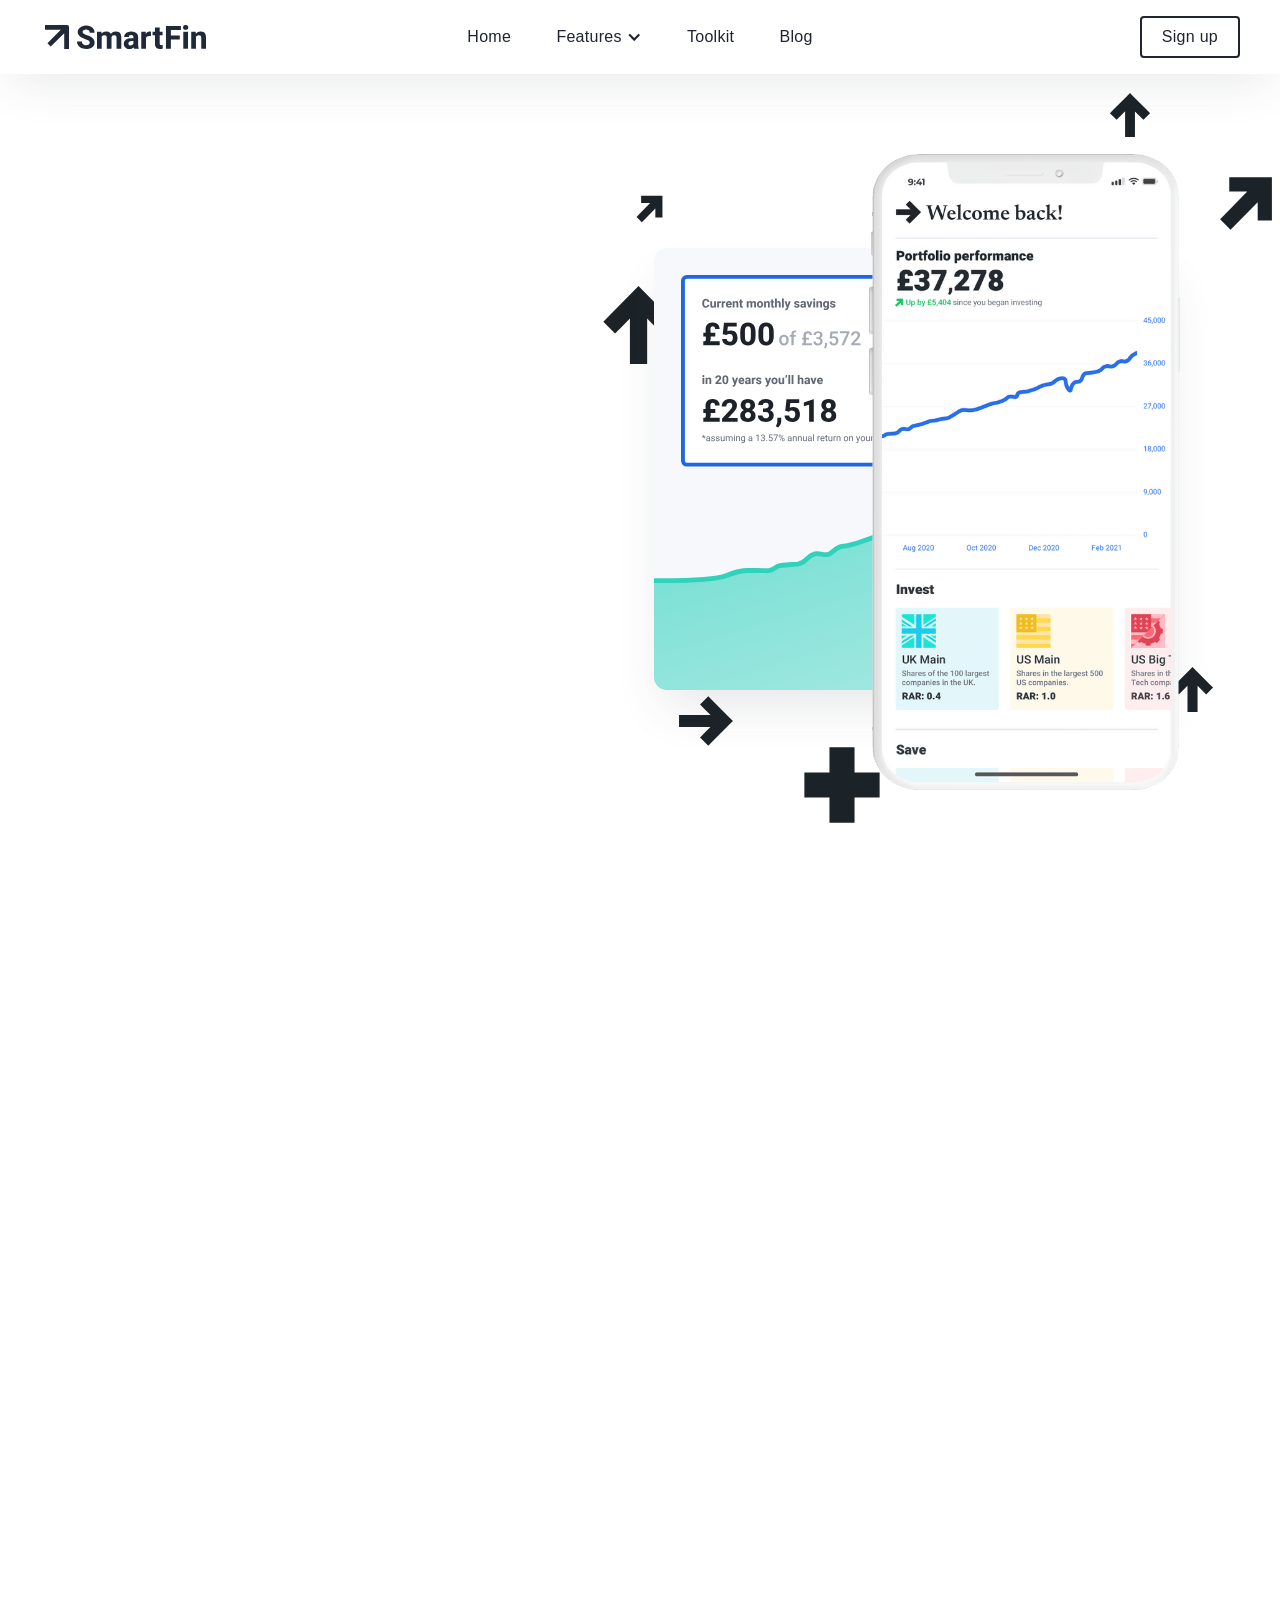
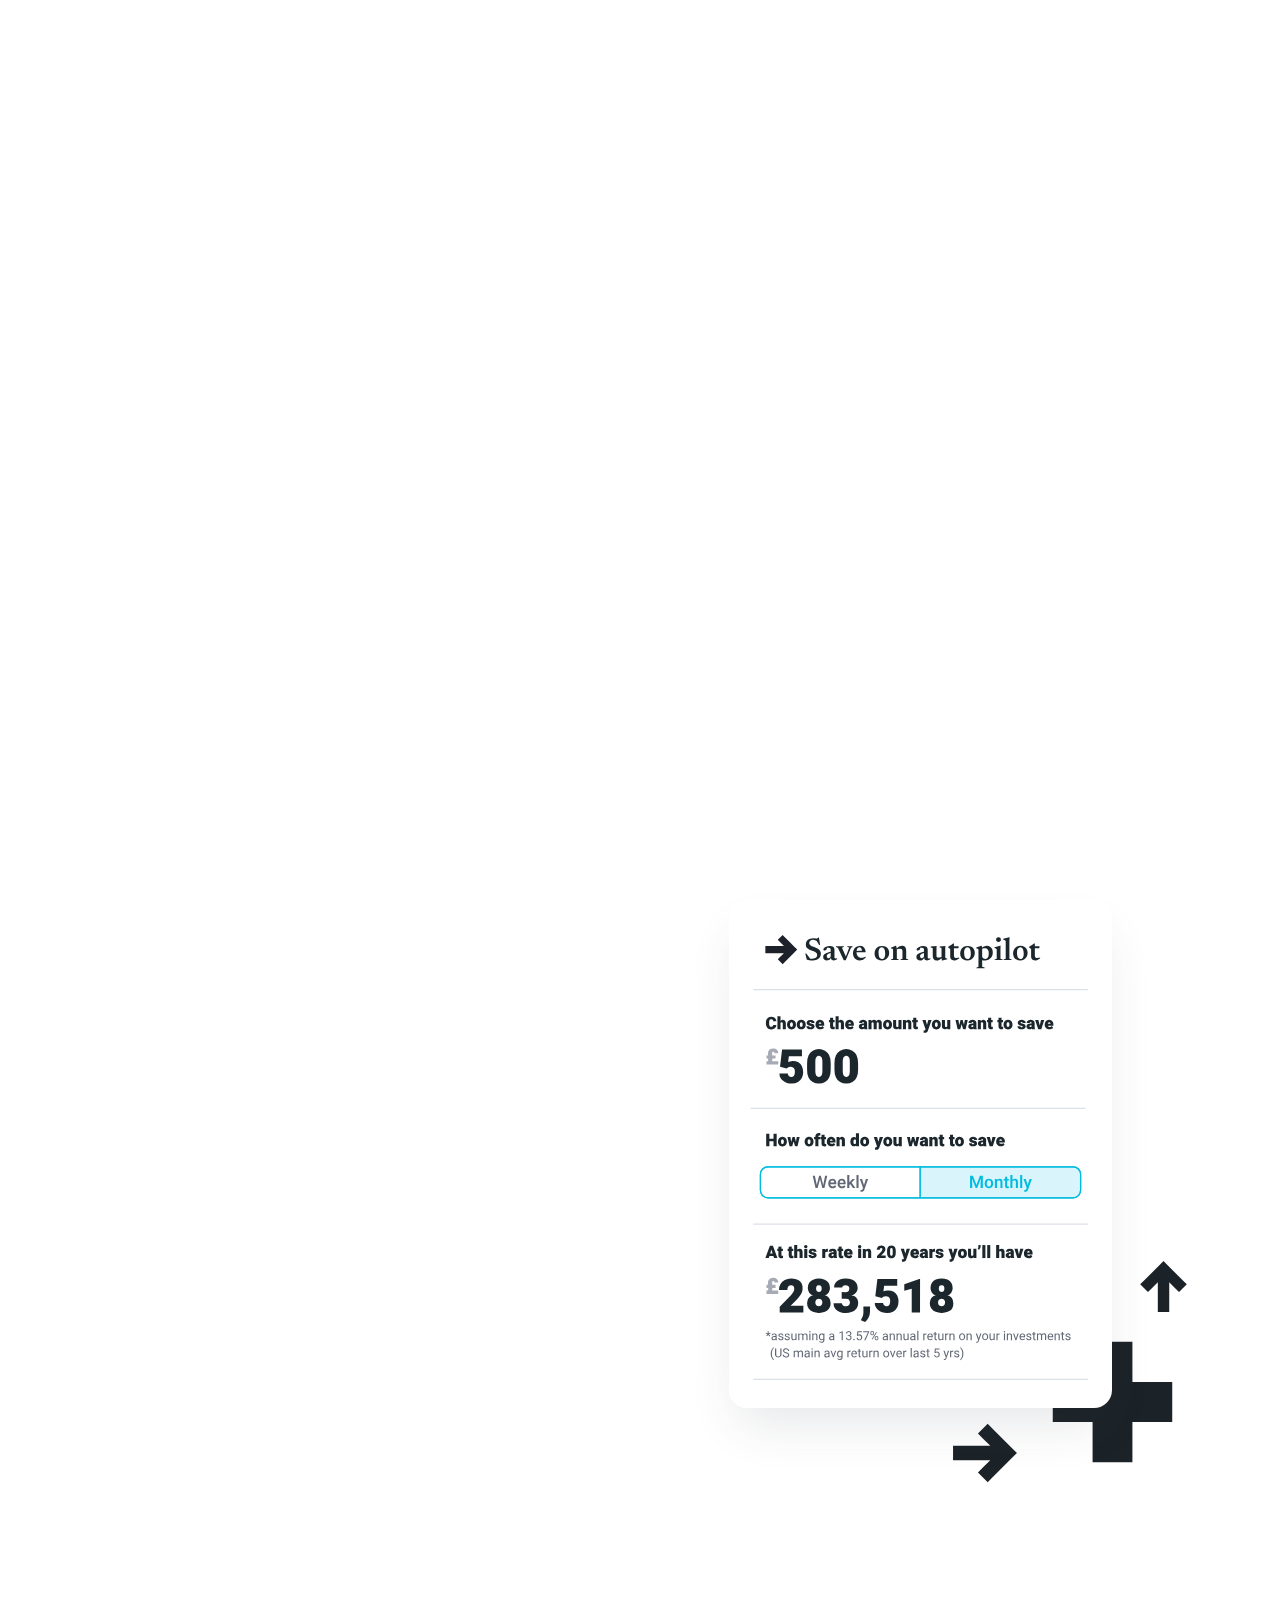
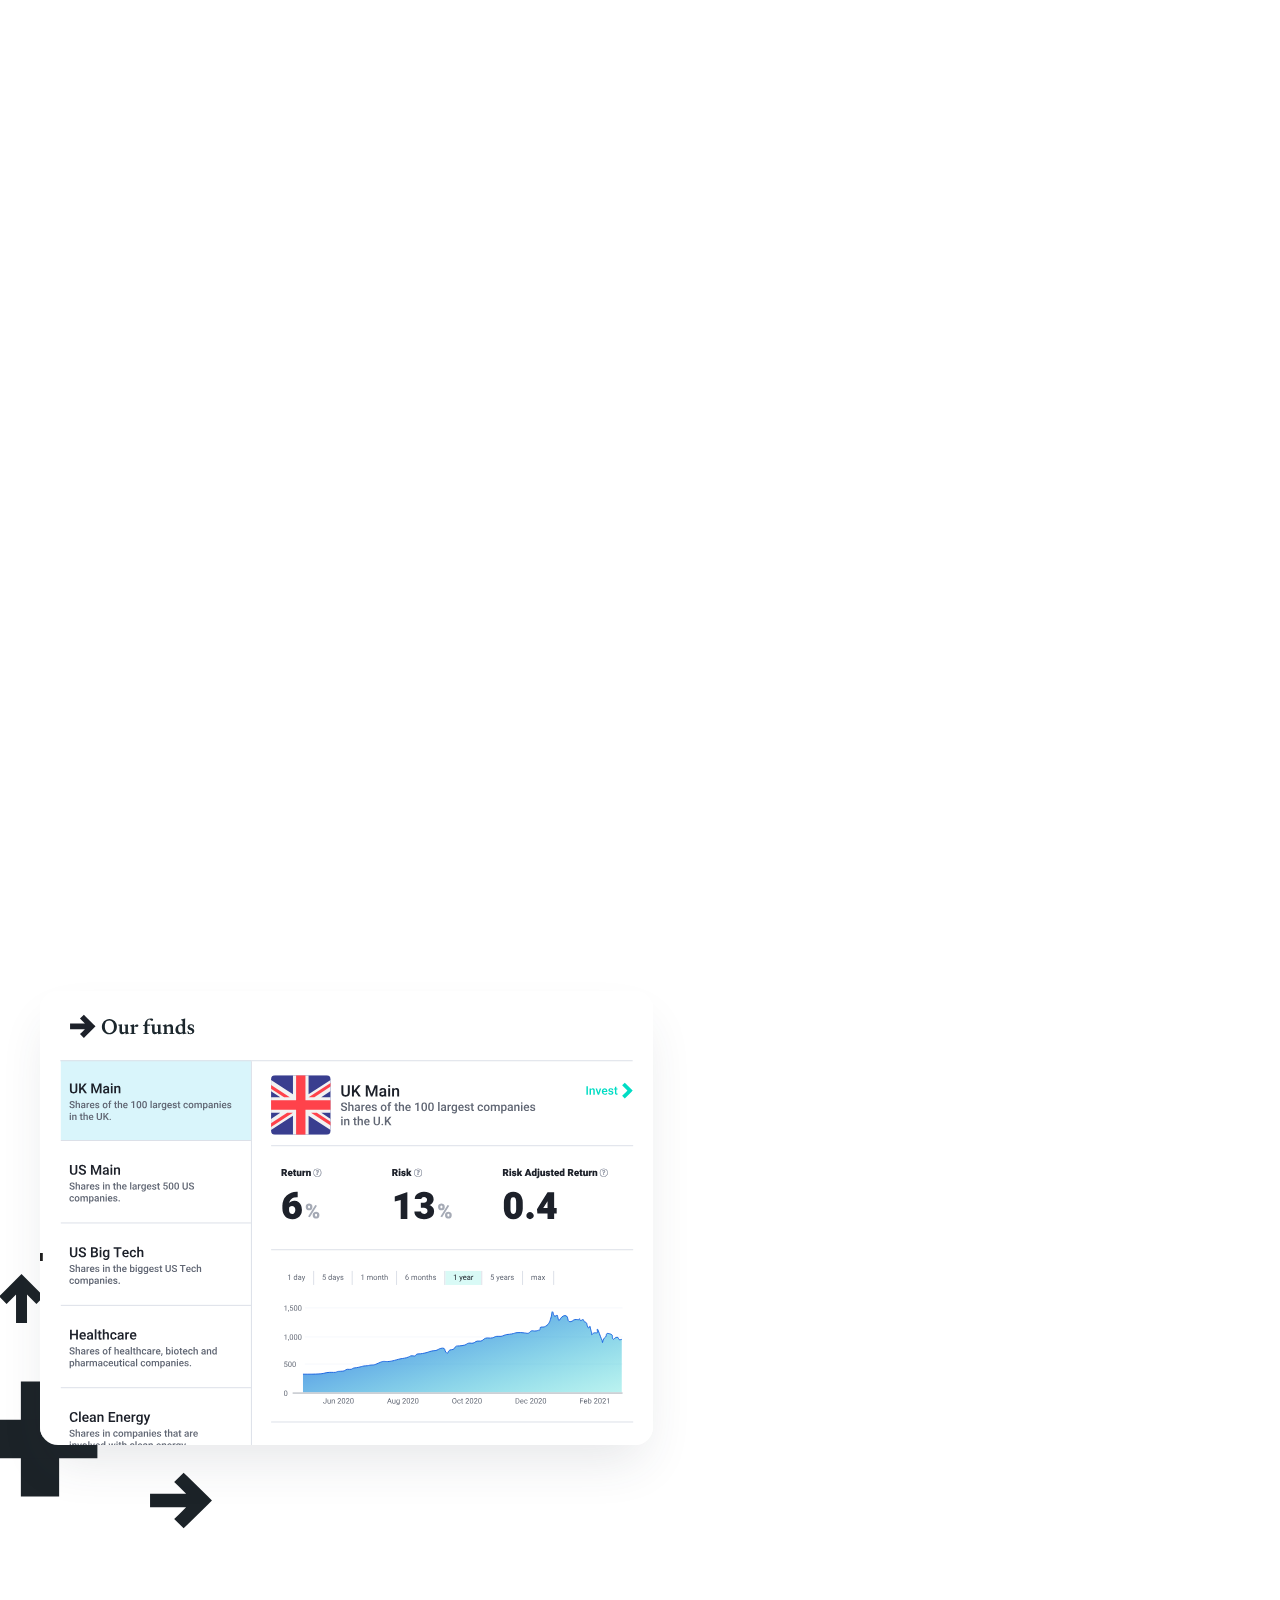
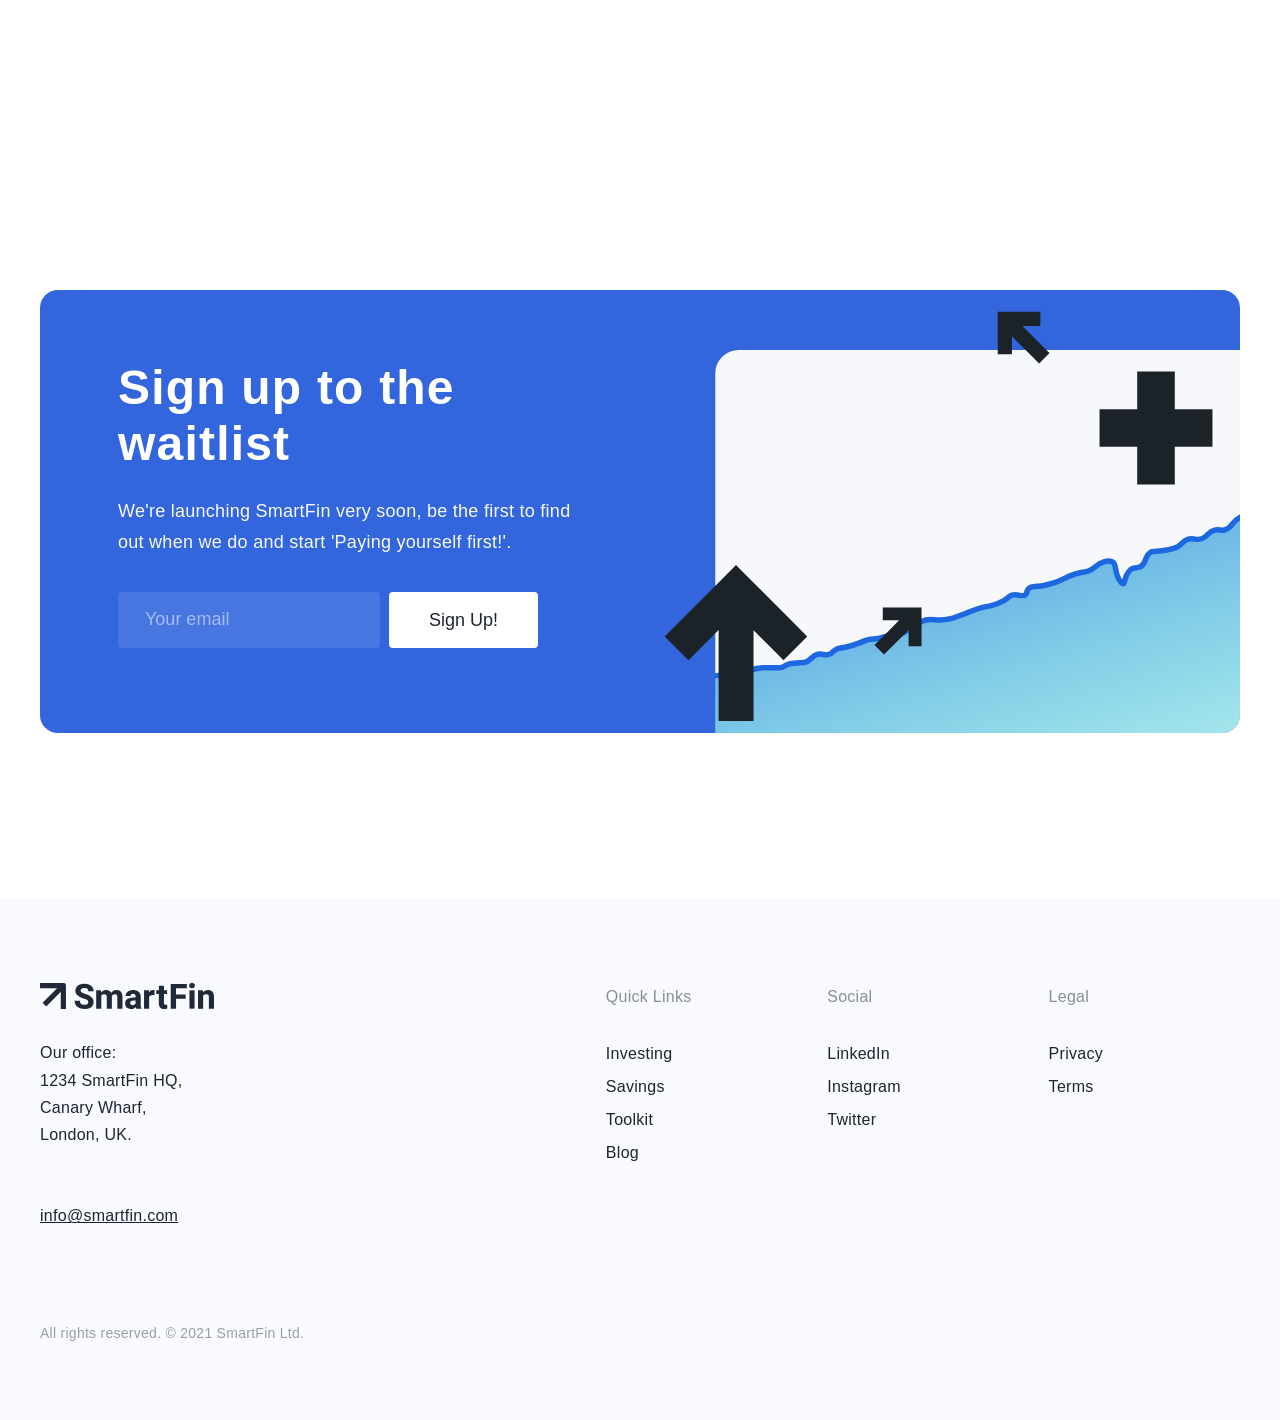
==== index.html @ f10d0493 "Initial commit" ====
<!DOCTYPE html><!--  Last Published: Fri Apr 09 2021 08:52:59 GMT+0000 (Coordinated Universal Time)  -->
<html data-wf-page="604f3656a8cd2b62d3cb70dc" data-wf-site="604f3655a8cd2b288bcb70d7">
<head>
  <meta charset="utf-8">
  <title>SmartFin | Saving &amp; Investing Made Easy</title>
  <meta content="SmartFin is a new savings and investment product that allows you to simply invest for the future. Packed with helpful features from automated investing to moral based stock picks. Sign up to find out when we launch." name="description">
  <meta content="SmartFin | Saving &amp; Investing Made Easy" property="og:title">
  <meta content="SmartFin is a new savings and investment product that allows you to simply invest for the future. Packed with helpful features from automated investing to moral based stock picks. Sign up to find out when we launch." property="og:description">
  <meta content="https://uploads-ssl.webflow.com/604f3655a8cd2b288bcb70d7/605cb3767b6f357f8bc2d5bd_sf-body-start.svg" property="og:image">
  <meta content="SmartFin | Saving &amp; Investing Made Easy" property="twitter:title">
  <meta content="SmartFin is a new savings and investment product that allows you to simply invest for the future. Packed with helpful features from automated investing to moral based stock picks. Sign up to find out when we launch." property="twitter:description">
  <meta content="https://uploads-ssl.webflow.com/604f3655a8cd2b288bcb70d7/605cb3767b6f357f8bc2d5bd_sf-body-start.svg" property="twitter:image">
  <meta property="og:type" content="website">
  <meta content="summary_large_image" name="twitter:card">
  <meta content="width=device-width, initial-scale=1" name="viewport">
  <link href="css/normalize.css" rel="stylesheet" type="text/css">
  <link href="css/components.css" rel="stylesheet" type="text/css">
  <link href="css/smartfin-altarun.css" rel="stylesheet" type="text/css">
  <script src="https://ajax.googleapis.com/ajax/libs/webfont/1.6.26/webfont.js" type="text/javascript"></script>
  <script type="text/javascript">WebFont.load({  google: {    families: ["Heebo:100,200,300,regular,500,600,700,800,900","Newsreader:200,300,regular,500,600,700,800,200italic,300italic,italic,500italic,600italic,700italic,800italic"]  }});</script>
  <!-- [if lt IE 9]><script src="https://cdnjs.cloudflare.com/ajax/libs/html5shiv/3.7.3/html5shiv.min.js" type="text/javascript"></script><![endif] -->
  <script type="text/javascript">!function(o,c){var n=c.documentElement,t=" w-mod-";n.className+=t+"js",("ontouchstart"in o||o.DocumentTouch&&c instanceof DocumentTouch)&&(n.className+=t+"touch")}(window,document);</script>
  <link href="images/favicon.png" rel="shortcut icon" type="image/x-icon">
  <link href="images/webclip.png" rel="apple-touch-icon">
</head>
<body class="body">
  <div class="section-navbar">
    <div data-collapse="medium" data-animation="default" data-duration="400" data-w-id="083b3595-12c0-3eb5-8a08-5d830155c0c6" role="banner" class="navbar w-nav">
      <div class="w-layout-grid grid-navbar">
        <div data-w-id="083b3595-12c0-3eb5-8a08-5d830155c0c8" class="nav">
          <a href="index.html" aria-current="page" class="brand w-nav-brand w--current"><img src="images/SFlogo.svg" loading="lazy" alt="" class="logo"></a>
        </div>
        <div data-w-id="083b3595-12c0-3eb5-8a08-5d830155c0cb" class="nav">
          <nav role="navigation" class="nav-menu w-nav-menu">
            <a href="index.html" aria-current="page" class="nav-link w-nav-link w--current">Home<br></a>
            <div data-hover="1" data-delay="100" class="w-dropdown">
              <div class="nav-link w-dropdown-toggle">
                <div class="w-icon-dropdown-toggle"></div>
                <div>Features</div>
              </div>
              <nav class="w-dropdown-list">
                <a href="saving-features.html" class="nav-link-dropdown savings w-dropdown-link">Saving</a>
                <a href="investing-features.html" class="nav-link-dropdown investing w-dropdown-link">Investing</a>
              </nav>
            </div>
            <a href="toolkit.html" class="nav-link w-nav-link">Toolkit<br></a>
            <a href="blog.html" class="nav-link w-nav-link">Blog<br></a>
          </nav>
        </div>
        <div data-w-id="083b3595-12c0-3eb5-8a08-5d830155c0dc" class="nav right">
          <div class="extra-nav-menu">
            <a href="sign-up.html" class="nav-button w-button">Sign up</a>
          </div>
          <div class="menu-button w-nav-button">
            <div class="menu-icon w-icon-nav-menu"></div>
          </div>
        </div>
      </div>
      <div class="navbar-bg"></div>
    </div>
  </div>
  <div class="section-hero is-main-hero">
    <div class="content is-hero">
      <div class="block-hero">
        <h1 data-w-id="Heading 2" style="opacity:0;-webkit-transform:translate3d(0, 30px, 0) scale3d(1, 1, 1) rotateX(0) rotateY(0) rotateZ(0) skew(0, 0);-moz-transform:translate3d(0, 30px, 0) scale3d(1, 1, 1) rotateX(0) rotateY(0) rotateZ(0) skew(0, 0);-ms-transform:translate3d(0, 30px, 0) scale3d(1, 1, 1) rotateX(0) rotateY(0) rotateZ(0) skew(0, 0);transform:translate3d(0, 30px, 0) scale3d(1, 1, 1) rotateX(0) rotateY(0) rotateZ(0) skew(0, 0)" class="alt-heading is-left">Investing for the future; the easy way.</h1>
        <h1 data-w-id="c066bf62-5099-1258-818c-42f15188d344" style="opacity:0;-webkit-transform:translate3d(0, 30px, 0) scale3d(1, 1, 1) rotateX(0) rotateY(0) rotateZ(0) skew(0, 0);-moz-transform:translate3d(0, 30px, 0) scale3d(1, 1, 1) rotateX(0) rotateY(0) rotateZ(0) skew(0, 0);-ms-transform:translate3d(0, 30px, 0) scale3d(1, 1, 1) rotateX(0) rotateY(0) rotateZ(0) skew(0, 0);transform:translate3d(0, 30px, 0) scale3d(1, 1, 1) rotateX(0) rotateY(0) rotateZ(0) skew(0, 0)" class="heading-hero">A smart place to store &amp; grow your money</h1>
        <p data-w-id="Paragraph 2" style="opacity:0;-webkit-transform:translate3d(0, 30px, 0) scale3d(1, 1, 1) rotateX(0) rotateY(0) rotateZ(0) skew(0, 0);-moz-transform:translate3d(0, 30px, 0) scale3d(1, 1, 1) rotateX(0) rotateY(0) rotateZ(0) skew(0, 0);-ms-transform:translate3d(0, 30px, 0) scale3d(1, 1, 1) rotateX(0) rotateY(0) rotateZ(0) skew(0, 0);transform:translate3d(0, 30px, 0) scale3d(1, 1, 1) rotateX(0) rotateY(0) rotateZ(0) skew(0, 0)" class="paragraph-hero">Sign up to our private beta to see how you can start making sound investment decisions and park your money for the future you.*</p>
        <a href="#sign-up" data-w-id="Button 2" style="opacity:0;-webkit-transform:translate3d(0, 30px, 0) scale3d(1, 1, 1) rotateX(0) rotateY(0) rotateZ(0) skew(0, 0);-moz-transform:translate3d(0, 30px, 0) scale3d(1, 1, 1) rotateX(0) rotateY(0) rotateZ(0) skew(0, 0);-ms-transform:translate3d(0, 30px, 0) scale3d(1, 1, 1) rotateX(0) rotateY(0) rotateZ(0) skew(0, 0);transform:translate3d(0, 30px, 0) scale3d(1, 1, 1) rotateX(0) rotateY(0) rotateZ(0) skew(0, 0)" class="button w-button">Sign up to waitlist</a>
        <p data-w-id="aac13693-84a5-6799-6819-3739cda1e9aa" style="opacity:0;-webkit-transform:translate3d(0, 30px, 0) scale3d(1, 1, 1) rotateX(0) rotateY(0) rotateZ(0) skew(0, 0);-moz-transform:translate3d(0, 30px, 0) scale3d(1, 1, 1) rotateX(0) rotateY(0) rotateZ(0) skew(0, 0);-ms-transform:translate3d(0, 30px, 0) scale3d(1, 1, 1) rotateX(0) rotateY(0) rotateZ(0) skew(0, 0);transform:translate3d(0, 30px, 0) scale3d(1, 1, 1) rotateX(0) rotateY(0) rotateZ(0) skew(0, 0)" class="paragraph-disclaimer">*As with all investing, your capital is at risk.</p>
      </div>
      <div data-w-id="bfdef6b2-2e26-0bbb-6944-284fe24ab051" class="block-hero-img"><img src="images/sf-hero_main.svg" loading="lazy" alt="" class="app-screen---hero-1">
        <div class="block-circle---hero-1"><img src="images/sf-icons_arrows-up-right.svg" loading="lazy" alt="" class="image-circle---5"><img src="images/sf-icons_arrows-up.svg" loading="lazy" alt="" class="image-circle---6"><img src="images/sf-icons_arrows-up.svg" loading="lazy" alt="" class="image-circle---7"><img src="images/sf-icons_arrows-up-right.svg" loading="lazy" alt="" class="image-circle---9"></div><img src="images/sf-hero_card-in-phone.png" loading="lazy" sizes="(max-width: 479px) 49vw, (max-width: 991px) 38vw, 22vw" width="506" srcset="images/sf-hero_card-in-phone-p-500.png 500w, images/sf-hero_card-in-phone-p-800.png 800w, images/sf-hero_card-in-phone.png 1012w" alt="" class="app-screen---hero-2">
        <div class="block-circle---hero-2"><img src="images/sf-icons_plus.svg" loading="lazy" alt="" class="image-circle---1"><img src="images/sf-icons_arrows-right.svg" loading="lazy" alt="" class="image-circle---2"><img src="images/sf-icons_arrows-up.svg" loading="lazy" alt="" class="image-circle---10"></div>
      </div>
    </div>
  </div>
  <div id="sign-up" class="section">
    <div class="content">
      <div data-w-id="179e4f7f-892f-d11b-59b9-a1fcd37c2f0c" style="opacity:0;-webkit-transform:translate3d(0, 30px, 0) scale3d(1, 1, 1) rotateX(0) rotateY(0) rotateZ(0) skew(0, 0);-moz-transform:translate3d(0, 30px, 0) scale3d(1, 1, 1) rotateX(0) rotateY(0) rotateZ(0) skew(0, 0);-ms-transform:translate3d(0, 30px, 0) scale3d(1, 1, 1) rotateX(0) rotateY(0) rotateZ(0) skew(0, 0);transform:translate3d(0, 30px, 0) scale3d(1, 1, 1) rotateX(0) rotateY(0) rotateZ(0) skew(0, 0)" class="w-layout-grid grid-banner calculator">
        <div class="text-banner is-calculator">
          <h2 class="heading white is-calculator">Find out your investing potential...</h2>
          <p class="paragraph is-dark-theme is-calculator">Use our free toolkit to quickly understand what your spending and savings look like to forecast what your investing potential could look like.</p>
          <div class="form-block-banner is-calculator w-form">
            <form id="wf-form-Calculator" name="wf-form-Calculator" data-name="Calculator" method="post" class="form-banner is-calculator"><input type="text" class="text-field-white is-calculator w-input" maxlength="256" name="INCOME" data-name="INCOME" placeholder="Your monthly income" id="INCOME-2" required=""><input type="text" class="text-field-white is-calculator w-input" maxlength="256" name="OUTGOINGS" data-name="OUTGOINGS" placeholder="Your monthly outgoings" id="OUTGOINGS-2" required=""><input type="submit" value="Calculate!" data-wait="Please wait..." class="submit-button-white is-calculator w-button"></form>
            <div class="success-message w-form-done">
              <div class="success-text">Thank you! Your submission has been received!</div>
            </div>
            <div class="error-message w-form-fail">
              <div class="error-text">Oops! Something went wrong while submitting the form.</div>
            </div>
          </div>
        </div>
      </div>
    </div>
  </div>
  <div class="section">
    <div class="content">
      <div class="block-center">
        <h2 data-w-id="c0134b8c-83d5-8cb3-75cd-01896103e19b" style="opacity:0;-webkit-transform:translate3d(0, 30px, 0) scale3d(1, 1, 1) rotateX(0) rotateY(0) rotateZ(0) skew(0, 0);-moz-transform:translate3d(0, 30px, 0) scale3d(1, 1, 1) rotateX(0) rotateY(0) rotateZ(0) skew(0, 0);-ms-transform:translate3d(0, 30px, 0) scale3d(1, 1, 1) rotateX(0) rotateY(0) rotateZ(0) skew(0, 0);transform:translate3d(0, 30px, 0) scale3d(1, 1, 1) rotateX(0) rotateY(0) rotateZ(0) skew(0, 0)" class="heading">How it works</h2>
      </div>
      <div class="w-layout-grid grid-sequence">
        <div data-w-id="Div Block 7" style="opacity:0;-webkit-transform:translate3d(0, 30px, 0) scale3d(1, 1, 1) rotateX(0) rotateY(0) rotateZ(0) skew(0, 0);-moz-transform:translate3d(0, 30px, 0) scale3d(1, 1, 1) rotateX(0) rotateY(0) rotateZ(0) skew(0, 0);-ms-transform:translate3d(0, 30px, 0) scale3d(1, 1, 1) rotateX(0) rotateY(0) rotateZ(0) skew(0, 0);transform:translate3d(0, 30px, 0) scale3d(1, 1, 1) rotateX(0) rotateY(0) rotateZ(0) skew(0, 0)" class="sequence">
          <div class="icon-sequence-bg">
            <div class="number-sequence-bg">
              <div class="number-sequence">1</div>
            </div><img src="images/sf-icons-link.svg" loading="lazy" width="35" alt="" class="icon-sequence">
          </div>
          <h4 class="heading-sequence">Save money</h4>
          <p class="paragraph-sequence">Connect seamlessly with your bank &amp; start automatically saving a % of your salary.</p>
        </div><img src="images/sf-icons-arrow2.svg" loading="lazy" style="opacity:0;-webkit-transform:translate3d(0, 30px, 0) scale3d(1, 1, 1) rotateX(0) rotateY(0) rotateZ(0) skew(0, 0);-moz-transform:translate3d(0, 30px, 0) scale3d(1, 1, 1) rotateX(0) rotateY(0) rotateZ(0) skew(0, 0);-ms-transform:translate3d(0, 30px, 0) scale3d(1, 1, 1) rotateX(0) rotateY(0) rotateZ(0) skew(0, 0);transform:translate3d(0, 30px, 0) scale3d(1, 1, 1) rotateX(0) rotateY(0) rotateZ(0) skew(0, 0)" data-w-id="Image" alt="" id="w-node-image-d3cb70dc" class="img-arrow---1">
        <div data-w-id="5939fced-061f-0f25-e75e-7a91559b0cd7" style="opacity:0;-webkit-transform:translate3d(0, 30px, 0) scale3d(1, 1, 1) rotateX(0) rotateY(0) rotateZ(0) skew(0, 0);-moz-transform:translate3d(0, 30px, 0) scale3d(1, 1, 1) rotateX(0) rotateY(0) rotateZ(0) skew(0, 0);-ms-transform:translate3d(0, 30px, 0) scale3d(1, 1, 1) rotateX(0) rotateY(0) rotateZ(0) skew(0, 0);transform:translate3d(0, 30px, 0) scale3d(1, 1, 1) rotateX(0) rotateY(0) rotateZ(0) skew(0, 0)" class="sequence">
          <div class="icon-sequence-bg">
            <div class="number-sequence-bg">
              <div class="number-sequence">2</div>
            </div><img src="images/sf-icons-choose.svg" loading="lazy" width="35" alt="" class="icon-sequence">
          </div>
          <h4 class="heading-sequence">Choose your investments</h4>
          <p class="paragraph-sequence">Choose your investment styles and values and every month we&#x27;ll automatically invest.</p>
        </div><img src="images/sf-icons-arrow.svg" loading="lazy" style="opacity:0;-webkit-transform:translate3d(0, 30px, 0) scale3d(1, 1, 1) rotateX(0) rotateY(0) rotateZ(0) skew(0, 0);-moz-transform:translate3d(0, 30px, 0) scale3d(1, 1, 1) rotateX(0) rotateY(0) rotateZ(0) skew(0, 0);-ms-transform:translate3d(0, 30px, 0) scale3d(1, 1, 1) rotateX(0) rotateY(0) rotateZ(0) skew(0, 0);transform:translate3d(0, 30px, 0) scale3d(1, 1, 1) rotateX(0) rotateY(0) rotateZ(0) skew(0, 0)" data-w-id="8fdb0733-9c0b-9d9a-d4ac-47309542a143" alt="" id="w-node-_8fdb0733-9c0b-9d9a-d4ac-47309542a143-d3cb70dc" class="img-arrow---2">
        <div data-w-id="1dd55293-f75c-254b-cf9b-00c735c9a649" style="opacity:0;-webkit-transform:translate3d(0, 30px, 0) scale3d(1, 1, 1) rotateX(0) rotateY(0) rotateZ(0) skew(0, 0);-moz-transform:translate3d(0, 30px, 0) scale3d(1, 1, 1) rotateX(0) rotateY(0) rotateZ(0) skew(0, 0);-ms-transform:translate3d(0, 30px, 0) scale3d(1, 1, 1) rotateX(0) rotateY(0) rotateZ(0) skew(0, 0);transform:translate3d(0, 30px, 0) scale3d(1, 1, 1) rotateX(0) rotateY(0) rotateZ(0) skew(0, 0)" class="sequence">
          <div class="icon-sequence-bg">
            <div class="number-sequence-bg">
              <div class="number-sequence">3</div>
            </div><img src="images/sf-icons-compound.svg" loading="lazy" width="35" alt="" class="icon-sequence">
          </div>
          <h4 class="heading-sequence">Sit back, compound, relax</h4>
          <p class="paragraph-sequence">No need to worry about picking stocks or shares - we&#x27;ll invest automatically for you based on your rules.</p>
        </div>
      </div>
      <a href="#sign-up" data-w-id="eaf3ca25-4a9b-efa9-341b-8e26bf9b8a1f" style="opacity:0;-webkit-transform:translate3d(0, 30px, 0) scale3d(1, 1, 1) rotateX(0) rotateY(0) rotateZ(0) skew(0, 0);-moz-transform:translate3d(0, 30px, 0) scale3d(1, 1, 1) rotateX(0) rotateY(0) rotateZ(0) skew(0, 0);-ms-transform:translate3d(0, 30px, 0) scale3d(1, 1, 1) rotateX(0) rotateY(0) rotateZ(0) skew(0, 0);transform:translate3d(0, 30px, 0) scale3d(1, 1, 1) rotateX(0) rotateY(0) rotateZ(0) skew(0, 0)" class="button w-button">Sign up to waitlist</a>
    </div>
  </div>
  <div class="section">
    <div class="content">
      <div class="w-layout-grid grid-2-columns is-left">
        <div id="w-node-_4815a88c-6ed5-c867-432e-7241767a42d5-d3cb70dc" class="block-left">
          <h2 data-w-id="4815a88c-6ed5-c867-432e-7241767a42d8" style="opacity:0;-webkit-transform:translate3d(0, 30px, 0) scale3d(1, 1, 1) rotateX(0) rotateY(0) rotateZ(0) skew(0, 0);-moz-transform:translate3d(0, 30px, 0) scale3d(1, 1, 1) rotateX(0) rotateY(0) rotateZ(0) skew(0, 0);-ms-transform:translate3d(0, 30px, 0) scale3d(1, 1, 1) rotateX(0) rotateY(0) rotateZ(0) skew(0, 0);transform:translate3d(0, 30px, 0) scale3d(1, 1, 1) rotateX(0) rotateY(0) rotateZ(0) skew(0, 0)" class="heading">Commit to saving for the long term. With one click.</h2>
          <p data-w-id="4815a88c-6ed5-c867-432e-7241767a42da" style="opacity:0;-webkit-transform:translate3d(0, 30px, 0) scale3d(1, 1, 1) rotateX(0) rotateY(0) rotateZ(0) skew(0, 0);-moz-transform:translate3d(0, 30px, 0) scale3d(1, 1, 1) rotateX(0) rotateY(0) rotateZ(0) skew(0, 0);-ms-transform:translate3d(0, 30px, 0) scale3d(1, 1, 1) rotateX(0) rotateY(0) rotateZ(0) skew(0, 0);transform:translate3d(0, 30px, 0) scale3d(1, 1, 1) rotateX(0) rotateY(0) rotateZ(0) skew(0, 0)" class="paragraph">Investing is hard and time consuming, thats why we&#x27;ve simplified the system so you can still gain all of the value of investing in your future, without loosing all the time in the present, head deep in finance blogs and stock tips. <br><br>Pick from a broad range of funds and we&#x27;ll invest on a regular basis on a cadence your comfortable with.</p>
          <a data-w-id="18e3730c-4d91-9383-7fa7-7701c9686a8c" style="opacity:0;-webkit-transform:translate3d(0, 30px, 0) scale3d(1, 1, 1) rotateX(0) rotateY(0) rotateZ(0) skew(0, 0);-moz-transform:translate3d(0, 30px, 0) scale3d(1, 1, 1) rotateX(0) rotateY(0) rotateZ(0) skew(0, 0);-ms-transform:translate3d(0, 30px, 0) scale3d(1, 1, 1) rotateX(0) rotateY(0) rotateZ(0) skew(0, 0);transform:translate3d(0, 30px, 0) scale3d(1, 1, 1) rotateX(0) rotateY(0) rotateZ(0) skew(0, 0)" href="saving-features.html" class="button w-button">More saving features</a>
        </div>
        <div data-w-id="4815a88c-6ed5-c867-432e-7241767a42dc" class="block-app-screen---b is-feature-img-1">
          <div class="block-circle---b"><img src="images/sf-icons_plus.svg" loading="lazy" alt="" class="image-circle---b1 is-right is-feature-img-1"><img src="images/sf-icons_arrows-right.svg" loading="lazy" alt="" class="image-circle---b2 is-right is-feature-img-1"><img src="images/sf-icons_arrows-up.svg" loading="lazy" alt="" class="image-circle---b3 is-feature-img-1"></div><img src="images/sf-features-save-1.svg" loading="lazy" alt="" class="app-screen---b is-feature-img-1">
        </div>
      </div>
    </div>
  </div>
  <div class="section">
    <div data-w-id="Div Block" class="content">
      <div class="block-center">
        <h2 data-w-id="Heading 3" style="opacity:0;-webkit-transform:translate3d(0, 30px, 0) scale3d(1, 1, 1) rotateX(0) rotateY(0) rotateZ(0) skew(0, 0);-moz-transform:translate3d(0, 30px, 0) scale3d(1, 1, 1) rotateX(0) rotateY(0) rotateZ(0) skew(0, 0);-ms-transform:translate3d(0, 30px, 0) scale3d(1, 1, 1) rotateX(0) rotateY(0) rotateZ(0) skew(0, 0);transform:translate3d(0, 30px, 0) scale3d(1, 1, 1) rotateX(0) rotateY(0) rotateZ(0) skew(0, 0)" class="heading">Secure and safe investing</h2>
        <p data-w-id="Paragraph 3" style="opacity:0;-webkit-transform:translate3d(0, 30px, 0) scale3d(1, 1, 1) rotateX(0) rotateY(0) rotateZ(0) skew(0, 0);-moz-transform:translate3d(0, 30px, 0) scale3d(1, 1, 1) rotateX(0) rotateY(0) rotateZ(0) skew(0, 0);-ms-transform:translate3d(0, 30px, 0) scale3d(1, 1, 1) rotateX(0) rotateY(0) rotateZ(0) skew(0, 0);transform:translate3d(0, 30px, 0) scale3d(1, 1, 1) rotateX(0) rotateY(0) rotateZ(0) skew(0, 0)" class="paragraph">Security is our #1 priority, especially when it comes to your money.</p>
      </div>
      <div class="w-layout-grid grid-feature">
        <div data-w-id="Div Block 3" style="opacity:0;-webkit-transform:translate3d(0, 30px, 0) scale3d(1, 1, 1) rotateX(0) rotateY(0) rotateZ(0) skew(0, 0);-moz-transform:translate3d(0, 30px, 0) scale3d(1, 1, 1) rotateX(0) rotateY(0) rotateZ(0) skew(0, 0);-ms-transform:translate3d(0, 30px, 0) scale3d(1, 1, 1) rotateX(0) rotateY(0) rotateZ(0) skew(0, 0);transform:translate3d(0, 30px, 0) scale3d(1, 1, 1) rotateX(0) rotateY(0) rotateZ(0) skew(0, 0)" class="feature">
          <div class="icon-feature-bg is-dark-theme"><img src="images/sf-icons-lock.svg" loading="lazy" width="35" alt="" class="icon-feature"></div>
          <h5 class="heading-feature">Built safe, from the ground up</h5>
          <p class="paragraph-feature">Using the latest in encryption and financial security your funds will always be safe</p>
        </div>
        <div data-w-id="b24198d2-60fb-b52c-8736-dd0afc0f60da" style="opacity:0;-webkit-transform:translate3d(0, 30px, 0) scale3d(1, 1, 1) rotateX(0) rotateY(0) rotateZ(0) skew(0, 0);-moz-transform:translate3d(0, 30px, 0) scale3d(1, 1, 1) rotateX(0) rotateY(0) rotateZ(0) skew(0, 0);-ms-transform:translate3d(0, 30px, 0) scale3d(1, 1, 1) rotateX(0) rotateY(0) rotateZ(0) skew(0, 0);transform:translate3d(0, 30px, 0) scale3d(1, 1, 1) rotateX(0) rotateY(0) rotateZ(0) skew(0, 0)" class="feature">
          <div class="icon-feature-bg is-dark-theme"><img src="images/sf-icons-smile.svg" loading="lazy" width="35" alt="" class="icon-feature"></div>
          <h5 class="heading-feature">We&#x27;re here waiting for your call</h5>
          <p class="paragraph-feature">Our customer support team is ready to help you, 7 days a week.</p>
        </div>
        <div data-w-id="bc8a8e07-3be7-78fc-0781-49bbd191ec59" style="opacity:0;-webkit-transform:translate3d(0, 30px, 0) scale3d(1, 1, 1) rotateX(0) rotateY(0) rotateZ(0) skew(0, 0);-moz-transform:translate3d(0, 30px, 0) scale3d(1, 1, 1) rotateX(0) rotateY(0) rotateZ(0) skew(0, 0);-ms-transform:translate3d(0, 30px, 0) scale3d(1, 1, 1) rotateX(0) rotateY(0) rotateZ(0) skew(0, 0);transform:translate3d(0, 30px, 0) scale3d(1, 1, 1) rotateX(0) rotateY(0) rotateZ(0) skew(0, 0)" class="feature">
          <div class="icon-feature-bg is-dark-theme"><img src="images/sf-icons-shield.svg" loading="lazy" width="35" alt="" class="icon-feature"></div>
          <h5 class="heading-feature">Your data is all yours</h5>
          <p class="paragraph-feature">We take personal privacy seriously and will never share your data for gain.</p>
        </div>
      </div>
    </div>
  </div>
  <div class="section">
    <div class="content">
      <div class="w-layout-grid grid-2-columns">
        <div data-w-id="Div Block 10" class="block-app-screen---b">
          <div class="block-circle---b"><img src="images/sf-icons_plus.svg" loading="lazy" alt="" class="image-circle---b1"><img src="images/sf-icons_arrows-right.svg" loading="lazy" alt="" class="image-circle---b2"><img src="images/sf-icons_arrows-up.svg" loading="lazy" alt="" class="image-circle---b3"></div><img src="images/sf-body-invest.svg" loading="lazy" alt="" class="app-screen---b">
        </div>
        <div id="w-node-div-block-12-d3cb70dc" class="block-right">
          <h2 data-w-id="a4cfa664-c3f2-2733-5f27-76b3c8cb02a7" style="opacity:0;-webkit-transform:translate3d(0, 30px, 0) scale3d(1, 1, 1) rotateX(0) rotateY(0) rotateZ(0) skew(0, 0);-moz-transform:translate3d(0, 30px, 0) scale3d(1, 1, 1) rotateX(0) rotateY(0) rotateZ(0) skew(0, 0);-ms-transform:translate3d(0, 30px, 0) scale3d(1, 1, 1) rotateX(0) rotateY(0) rotateZ(0) skew(0, 0);transform:translate3d(0, 30px, 0) scale3d(1, 1, 1) rotateX(0) rotateY(0) rotateZ(0) skew(0, 0)" class="heading">Invest and grow your money intelligently</h2>
          <p data-w-id="81b6ea43-f9d6-eba9-5ed0-3c5a575b12ae" style="opacity:0;-webkit-transform:translate3d(0, 30px, 0) scale3d(1, 1, 1) rotateX(0) rotateY(0) rotateZ(0) skew(0, 0);-moz-transform:translate3d(0, 30px, 0) scale3d(1, 1, 1) rotateX(0) rotateY(0) rotateZ(0) skew(0, 0);-ms-transform:translate3d(0, 30px, 0) scale3d(1, 1, 1) rotateX(0) rotateY(0) rotateZ(0) skew(0, 0);transform:translate3d(0, 30px, 0) scale3d(1, 1, 1) rotateX(0) rotateY(0) rotateZ(0) skew(0, 0)" class="paragraph">We don&#x27;t use any investor jargon, everyone should be able to fully understand the investment decisions they want to make, that is why we make sure to use simple, clear and concise language, to make sure you are just as informed as you need to be.</p>
          <div data-w-id="Div Block 13" style="opacity:0;-webkit-transform:translate3d(0, 30px, 0) scale3d(1, 1, 1) rotateX(0) rotateY(0) rotateZ(0) skew(0, 0);-moz-transform:translate3d(0, 30px, 0) scale3d(1, 1, 1) rotateX(0) rotateY(0) rotateZ(0) skew(0, 0);-ms-transform:translate3d(0, 30px, 0) scale3d(1, 1, 1) rotateX(0) rotateY(0) rotateZ(0) skew(0, 0);transform:translate3d(0, 30px, 0) scale3d(1, 1, 1) rotateX(0) rotateY(0) rotateZ(0) skew(0, 0)" class="block-check">
            <div class="check"><img src="images/sf-icons-tick.svg" loading="lazy" alt="" class="icon-check"></div>
            <h6 class="heading-check">Make it easy to understand what to invest in</h6>
          </div>
          <div data-w-id="4a27d6ae-79ca-9687-b997-754d86d0022c" style="opacity:0;-webkit-transform:translate3d(0, 30px, 0) scale3d(1, 1, 1) rotateX(0) rotateY(0) rotateZ(0) skew(0, 0);-moz-transform:translate3d(0, 30px, 0) scale3d(1, 1, 1) rotateX(0) rotateY(0) rotateZ(0) skew(0, 0);-ms-transform:translate3d(0, 30px, 0) scale3d(1, 1, 1) rotateX(0) rotateY(0) rotateZ(0) skew(0, 0);transform:translate3d(0, 30px, 0) scale3d(1, 1, 1) rotateX(0) rotateY(0) rotateZ(0) skew(0, 0)" class="block-check">
            <div class="check"><img src="images/sf-icons-tick.svg" loading="lazy" alt="" class="icon-check"></div>
            <h6 class="heading-check">Easy investment process</h6>
          </div>
          <div data-w-id="fb4129e5-f537-cfb1-8dfe-4a19f9608eb9" style="opacity:0;-webkit-transform:translate3d(0, 30px, 0) scale3d(1, 1, 1) rotateX(0) rotateY(0) rotateZ(0) skew(0, 0);-moz-transform:translate3d(0, 30px, 0) scale3d(1, 1, 1) rotateX(0) rotateY(0) rotateZ(0) skew(0, 0);-ms-transform:translate3d(0, 30px, 0) scale3d(1, 1, 1) rotateX(0) rotateY(0) rotateZ(0) skew(0, 0);transform:translate3d(0, 30px, 0) scale3d(1, 1, 1) rotateX(0) rotateY(0) rotateZ(0) skew(0, 0)" class="block-check">
            <div class="check"><img src="images/sf-icons-tick.svg" loading="lazy" alt="" class="icon-check"></div>
            <h6 class="heading-check">Invest in themes that matter to you</h6>
          </div>
          <div data-w-id="84fa3199-dd38-182a-3d63-83cf50be7287" style="opacity:0;-webkit-transform:translate3d(0, 30px, 0) scale3d(1, 1, 1) rotateX(0) rotateY(0) rotateZ(0) skew(0, 0);-moz-transform:translate3d(0, 30px, 0) scale3d(1, 1, 1) rotateX(0) rotateY(0) rotateZ(0) skew(0, 0);-ms-transform:translate3d(0, 30px, 0) scale3d(1, 1, 1) rotateX(0) rotateY(0) rotateZ(0) skew(0, 0);transform:translate3d(0, 30px, 0) scale3d(1, 1, 1) rotateX(0) rotateY(0) rotateZ(0) skew(0, 0)" class="block-check">
            <div class="check"><img src="images/sf-icons-tick.svg" loading="lazy" alt="" class="icon-check"></div>
            <h6 class="heading-check">Invest through GIA (general investment account)</h6>
          </div>
          <div data-w-id="118d3562-ea20-d9f5-5be4-24cc9f921056" style="opacity:0;-webkit-transform:translate3d(0, 30px, 0) scale3d(1, 1, 1) rotateX(0) rotateY(0) rotateZ(0) skew(0, 0);-moz-transform:translate3d(0, 30px, 0) scale3d(1, 1, 1) rotateX(0) rotateY(0) rotateZ(0) skew(0, 0);-ms-transform:translate3d(0, 30px, 0) scale3d(1, 1, 1) rotateX(0) rotateY(0) rotateZ(0) skew(0, 0);transform:translate3d(0, 30px, 0) scale3d(1, 1, 1) rotateX(0) rotateY(0) rotateZ(0) skew(0, 0)" class="block-check is-last-one">
            <div class="check"><img src="images/sf-icons-tick.svg" loading="lazy" alt="" class="icon-check"></div>
            <h6 class="heading-check">Start a stocks and shares ISA</h6>
          </div>
          <a data-w-id="ef03136d-667b-51ee-c81e-cdc23204dbe6" style="opacity:0;-webkit-transform:translate3d(0, 30px, 0) scale3d(1, 1, 1) rotateX(0) rotateY(0) rotateZ(0) skew(0, 0);-moz-transform:translate3d(0, 30px, 0) scale3d(1, 1, 1) rotateX(0) rotateY(0) rotateZ(0) skew(0, 0);-ms-transform:translate3d(0, 30px, 0) scale3d(1, 1, 1) rotateX(0) rotateY(0) rotateZ(0) skew(0, 0);transform:translate3d(0, 30px, 0) scale3d(1, 1, 1) rotateX(0) rotateY(0) rotateZ(0) skew(0, 0)" href="investing-features.html" class="button w-button">More investment features</a>
        </div>
      </div>
    </div>
  </div>
  <div class="section not-shown">
    <div class="content">
      <div class="block-center">
        <h2 data-w-id="ac1c39f6-3071-f098-aec3-9337033bdfe6" style="opacity:0;-webkit-transform:translate3d(0, 30px, 0) scale3d(1, 1, 1) rotateX(0) rotateY(0) rotateZ(0) skew(0, 0);-moz-transform:translate3d(0, 30px, 0) scale3d(1, 1, 1) rotateX(0) rotateY(0) rotateZ(0) skew(0, 0);-ms-transform:translate3d(0, 30px, 0) scale3d(1, 1, 1) rotateX(0) rotateY(0) rotateZ(0) skew(0, 0);transform:translate3d(0, 30px, 0) scale3d(1, 1, 1) rotateX(0) rotateY(0) rotateZ(0) skew(0, 0)" class="heading">Latest blog posts</h2>
      </div>
      <div class="collection-list-wrapper w-dyn-list">
        <div role="list" class="collection-list w-dyn-items">
          <div role="listitem" class="collection-item w-dyn-item">
            <div data-w-id="Div Block 16" style="opacity:0;-webkit-transform:translate3d(0, 30px, 0) scale3d(1, 1, 1) rotateX(0) rotateY(0) rotateZ(0) skew(0, 0);-moz-transform:translate3d(0, 30px, 0) scale3d(1, 1, 1) rotateX(0) rotateY(0) rotateZ(0) skew(0, 0);-ms-transform:translate3d(0, 30px, 0) scale3d(1, 1, 1) rotateX(0) rotateY(0) rotateZ(0) skew(0, 0);transform:translate3d(0, 30px, 0) scale3d(1, 1, 1) rotateX(0) rotateY(0) rotateZ(0) skew(0, 0)" class="block-blog">
              <a href="#" class="link-image-blog w-inline-block"><img src="" loading="lazy" alt="" class="image-blog"></a>
              <div class="category-blog"></div>
              <a href="#" class="link-heading-blog w-inline-block">
                <h5 data-w-id="Heading 6" class="heading-blog"></h5>
              </a>
              <div class="date-blog"></div>
            </div>
          </div>
        </div>
        <div class="empty-state w-dyn-empty">
          <div class="empty-text">No items found.</div>
        </div>
      </div>
    </div>
  </div>
  <div id="sign-up" class="section">
    <div class="content">
      <div data-w-id="d0dc812c-ec2f-fd6d-6ad9-77361725f73b" class="w-layout-grid grid-banner">
        <div class="text-banner">
          <h2 class="heading white">Sign up to the waitlist</h2>
          <p class="paragraph is-dark-theme">We&#x27;re launching SmartFin very soon, be the first to find out when we do and start &#x27;Paying yourself first!&#x27;.</p>
          <div class="form-block-banner w-form">
            <form id="email-form" name="email-form" data-name="Email Form" action="https://gmail.us1.list-manage.com/subscribe/post?u=9bdb6cfe35177b0ac1862a2f1&amp;amp;id=7bcf04361c" method="post" class="form-banner"><input type="email" class="text-field-white w-input" maxlength="256" name="EMAIL" data-name="EMAIL" placeholder="Your email" id="EMAIL" required=""><input type="submit" value="Sign Up!" data-wait="Please wait..." class="submit-button-white w-button"></form>
            <div class="success-message w-form-done">
              <div class="success-text">Thank you! Your submission has been received!</div>
            </div>
            <div class="error-message w-form-fail">
              <div class="error-text">Oops! Something went wrong while submitting the form.</div>
            </div>
          </div>
        </div>
        <div class="img-banner">
          <div class="block-app-screen---c"><img src="images/sf-body-start_1.svg" loading="lazy" alt="" class="app-screen---c"></div>
          <div class="block-circle---c-down"><img src="images/sf-icons_arrows-up.svg" loading="lazy" alt="" class="image-circle---c1"><img src="images/sf-icons_arrows-up-right.svg" loading="lazy" alt="" class="image-circle---c2"></div>
          <div class="block-circle---c-top"><img src="images/sf-icons_plus.svg" loading="lazy" alt="" class="image-circle---c3"><img src="images/sf-icons_arrows-up-left.svg" loading="lazy" alt="" class="image-circle---c4"></div>
        </div>
      </div>
    </div>
  </div>
  <div class="section-footer">
    <div class="content">
      <div class="w-layout-grid grid-footer">
        <div id="w-node-da92ec24-0a93-58e4-1a73-58ed5b0e2fba-5b0e2fb7" data-w-id="da92ec24-0a93-58e4-1a73-58ed5b0e2fba" class="block-footer"><img src="images/SFlogo.svg" loading="lazy" alt="" class="logo-footer">
          <p class="paragraph-footer">Our office:<br>1234 SmartFin HQ,<br>Canary Wharf,<br>London, UK.<br>‍<br><br>
            <a href="mailto:info@smartfin.com">info@smartfin.com</a>
          </p>
        </div>
        <div data-w-id="da92ec24-0a93-58e4-1a73-58ed5b0e2fc6" class="block-footer">
          <div class="heading-footer">Quick Links</div>
          <a href="investing-features.html" class="link-footer">Investing</a>
          <a href="saving-features.html" class="link-footer">Savings</a>
          <a href="toolkit.html" class="link-footer">Toolkit</a>
          <a href="blog.html" class="link-footer">Blog</a>
        </div>
        <div data-w-id="da92ec24-0a93-58e4-1a73-58ed5b0e2fd2" class="block-footer">
          <div class="heading-footer">Social</div>
          <a href="#" target="_blank" class="link-footer">LinkedIn<br></a>
          <a href="#" target="_blank" class="link-footer">Instagram</a>
          <a href="#" target="_blank" class="link-footer">Twitter</a>
        </div>
        <div data-w-id="da92ec24-0a93-58e4-1a73-58ed5b0e2fde" class="block-footer">
          <div class="heading-footer">Legal</div>
          <a href="legal/privacy.html" class="link-footer">Privacy</a>
          <a href="legal/instructions.html" class="link-footer">Terms<br></a>
        </div>
      </div>
      <div data-w-id="da92ec24-0a93-58e4-1a73-58ed5b0e2fe8" class="footer-down">
        <div class="text-footer-down">All rights reserved. © 2021 SmartFin Ltd.</div>
      </div>
    </div>
  </div>
  <script src="https://d3e54v103j8qbb.cloudfront.net/js/jquery-3.5.1.min.dc5e7f18c8.js?site=604f3655a8cd2b288bcb70d7" type="text/javascript" integrity="sha256-9/aliU8dGd2tb6OSsuzixeV4y/faTqgFtohetphbbj0=" crossorigin="anonymous"></script>
  <script src="js/smartfin-altarun.js" type="text/javascript"></script>
  <!-- [if lte IE 9]><script src="https://cdnjs.cloudflare.com/ajax/libs/placeholders/3.0.2/placeholders.min.js"></script><![endif] -->
</body>
</html>
---- css/components.css ----
@font-face {
  font-family: 'webflow-icons';
  src: url("[data-uri]") format('truetype');
  font-weight: normal;
  font-style: normal;
}
[class^="w-icon-"],
[class*=" w-icon-"] {
  /* use !important to prevent issues with browser extensions that change fonts */
  font-family: 'webflow-icons' !important;
  speak: none;
  font-style: normal;
  font-weight: normal;
  font-variant: normal;
  text-transform: none;
  line-height: 1;
  /* Better Font Rendering =========== */
  -webkit-font-smoothing: antialiased;
  -moz-osx-font-smoothing: grayscale;
}
.w-icon-slider-right:before {
  content: "\e600";
}
.w-icon-slider-left:before {
  content: "\e601";
}
.w-icon-nav-menu:before {
  content: "\e602";
}
.w-icon-arrow-down:before,
.w-icon-dropdown-toggle:before {
  content: "\e603";
}
.w-icon-file-upload-remove:before {
  content: "\e900";
}
.w-icon-file-upload-icon:before {
  content: "\e903";
}
* {
  -webkit-box-sizing: border-box;
  -moz-box-sizing: border-box;
  box-sizing: border-box;
}
html {
  height: 100%;
}
body {
  margin: 0;
  min-height: 100%;
  background-color: #fff;
  font-family: Arial, sans-serif;
  font-size: 14px;
  line-height: 20px;
  color: #333;
}
img {
  max-width: 100%;
  vertical-align: middle;
  display: inline-block;
}
html.w-mod-touch * {
  background-attachment: scroll !important;
}
.w-block {
  display: block;
}
.w-inline-block {
  max-width: 100%;
  display: inline-block;
}
.w-clearfix:before,
.w-clearfix:after {
  content: " ";
  display: table;
  grid-column-start: 1;
  grid-row-start: 1;
  grid-column-end: 2;
  grid-row-end: 2;
}
.w-clearfix:after {
  clear: both;
}
.w-hidden {
  display: none;
}
.w-button {
  display: inline-block;
  padding: 9px 15px;
  background-color: #3898EC;
  color: white;
  border: 0;
  line-height: inherit;
  text-decoration: none;
  cursor: pointer;
  border-radius: 0;
}
input.w-button {
  -webkit-appearance: button;
}
html[data-w-dynpage] [data-w-cloak] {
  color: transparent !important;
}
.w-webflow-badge,
.w-webflow-badge * {
  position: static;
  left: auto;
  top: auto;
  right: auto;
  bottom: auto;
  z-index: auto;
  display: block;
  visibility: visible;
  overflow: visible;
  overflow-x: visible;
  overflow-y: visible;
  box-sizing: border-box;
  width: auto;
  height: auto;
  max-height: none;
  max-width: none;
  min-height: 0;
  min-width: 0;
  margin: 0;
  padding: 0;
  float: none;
  clear: none;
  border: 0 none transparent;
  border-radius: 0;
  background: none;
  background-image: none;
  background-position: 0% 0%;
  background-size: auto auto;
  background-repeat: repeat;
  background-origin: padding-box;
  background-clip: border-box;
  background-attachment: scroll;
  background-color: transparent;
  box-shadow: none;
  opacity: 1.0;
  transform: none;
  transition: none;
  direction: ltr;
  font-family: inherit;
  font-weight: inherit;
  color: inherit;
  font-size: inherit;
  line-height: inherit;
  font-style: inherit;
  font-variant: inherit;
  text-align: inherit;
  letter-spacing: inherit;
  text-decoration: inherit;
  text-indent: 0;
  text-transform: inherit;
  list-style-type: disc;
  text-shadow: none;
  font-smoothing: auto;
  vertical-align: baseline;
  cursor: inherit;
  white-space: inherit;
  word-break: normal;
  word-spacing: normal;
  word-wrap: normal;
}
.w-webflow-badge {
  position: fixed !important;
  display: inline-block !important;
  visibility: visible !important;
  opacity: 1 !important;
  z-index: 2147483647 !important;
  top: auto !important;
  right: 12px !important;
  bottom: 12px !important;
  left: auto !important;
  color: #AAADB0 !important;
  background-color: #fff !important;
  border-radius: 3px !important;
  padding: 6px 8px 6px 6px !important;
  font-size: 12px !important;
  opacity: 1.0 !important;
  line-height: 14px !important;
  text-decoration: none !important;
  transform: none !important;
  margin: 0 !important;
  width: auto !important;
  height: auto !important;
  overflow: visible !important;
  white-space: nowrap;
  box-shadow: 0 0 0 1px rgba(0, 0, 0, 0.1), 0px 1px 3px rgba(0, 0, 0, 0.1);
  cursor: pointer;
}
.w-webflow-badge > img {
  display: inline-block !important;
  visibility: visible !important;
  opacity: 1 !important;
  vertical-align: middle !important;
}
h1,
h2,
h3,
h4,
h5,
h6 {
  font-weight: bold;
  margin-bottom: 10px;
}
h1 {
  font-size: 38px;
  line-height: 44px;
  margin-top: 20px;
}
h2 {
  font-size: 32px;
  line-height: 36px;
  margin-top: 20px;
}
h3 {
  font-size: 24px;
  line-height: 30px;
  margin-top: 20px;
}
h4 {
  font-size: 18px;
  line-height: 24px;
  margin-top: 10px;
}
h5 {
  font-size: 14px;
  line-height: 20px;
  margin-top: 10px;
}
h6 {
  font-size: 12px;
  line-height: 18px;
  margin-top: 10px;
}
p {
  margin-top: 0;
  margin-bottom: 10px;
}
blockquote {
  margin: 0 0 10px 0;
  padding: 10px 20px;
  border-left: 5px solid #E2E2E2;
  font-size: 18px;
  line-height: 22px;
}
figure {
  margin: 0;
  margin-bottom: 10px;
}
figcaption {
  margin-top: 5px;
  text-align: center;
}
ul,
ol {
  margin-top: 0px;
  margin-bottom: 10px;
  padding-left: 40px;
}
.w-list-unstyled {
  padding-left: 0;
  list-style: none;
}
.w-embed:before,
.w-embed:after {
  content: " ";
  display: table;
  grid-column-start: 1;
  grid-row-start: 1;
  grid-column-end: 2;
  grid-row-end: 2;
}
.w-embed:after {
  clear: both;
}
.w-video {
  width: 100%;
  position: relative;
  padding: 0;
}
.w-video iframe,
.w-video object,
.w-video embed {
  position: absolute;
  top: 0;
  left: 0;
  width: 100%;
  height: 100%;
}
fieldset {
  padding: 0;
  margin: 0;
  border: 0;
}
button,
html input[type="button"],
input[type="reset"] {
  border: 0;
  cursor: pointer;
  -webkit-appearance: button;
}
.w-form {
  margin: 0 0 15px;
}
.w-form-done {
  display: none;
  padding: 20px;
  text-align: center;
  background-color: #dddddd;
}
.w-form-fail {
  display: none;
  margin-top: 10px;
  padding: 10px;
  background-color: #ffdede;
}
label {
  display: block;
  margin-bottom: 5px;
  font-weight: bold;
}
.w-input,
.w-select {
  display: block;
  width: 100%;
  height: 38px;
  padding: 8px 12px;
  margin-bottom: 10px;
  font-size: 14px;
  line-height: 1.428571429;
  color: #333333;
  vertical-align: middle;
  background-color: #ffffff;
  border: 1px solid #cccccc;
}
.w-input:-moz-placeholder,
.w-select:-moz-placeholder {
  color: #999;
}
.w-input::-moz-placeholder,
.w-select::-moz-placeholder {
  color: #999;
  opacity: 1;
}
.w-input:-ms-input-placeholder,
.w-select:-ms-input-placeholder {
  color: #999;
}
.w-input::-webkit-input-placeholder,
.w-select::-webkit-input-placeholder {
  color: #999;
}
.w-input:focus,
.w-select:focus {
  border-color: #3898EC;
  outline: 0;
}
.w-input[disabled],
.w-select[disabled],
.w-input[readonly],
.w-select[readonly],
fieldset[disabled] .w-input,
fieldset[disabled] .w-select {
  cursor: not-allowed;
  background-color: #eeeeee;
}
textarea.w-input,
textarea.w-select {
  height: auto;
}
.w-select {
  background-color: #f3f3f3;
}
.w-select[multiple] {
  height: auto;
}
.w-form-label {
  display: inline-block;
  cursor: pointer;
  font-weight: normal;
  margin-bottom: 0px;
}
.w-radio {
  display: block;
  margin-bottom: 5px;
  padding-left: 20px;
}
.w-radio:before,
.w-radio:after {
  content: " ";
  display: table;
  grid-column-start: 1;
  grid-row-start: 1;
  grid-column-end: 2;
  grid-row-end: 2;
}
.w-radio:after {
  clear: both;
}
.w-radio-input {
  margin: 4px 0 0;
  margin-top: 1px \9;
  line-height: normal;
  float: left;
  margin-left: -20px;
}
.w-radio-input {
  margin-top: 3px;
}
.w-file-upload {
  display: block;
  margin-bottom: 10px;
}
.w-file-upload-input {
  width: 0.1px;
  height: 0.1px;
  opacity: 0;
  overflow: hidden;
  position: absolute;
  z-index: -100;
}
.w-file-upload-default,
.w-file-upload-uploading,
.w-file-upload-success {
  display: inline-block;
  color: #333333;
}
.w-file-upload-error {
  display: block;
  margin-top: 10px;
}
.w-file-upload-default.w-hidden,
.w-file-upload-uploading.w-hidden,
.w-file-upload-error.w-hidden,
.w-file-upload-success.w-hidden {
  display: none;
}
.w-file-upload-uploading-btn {
  display: flex;
  font-size: 14px;
  font-weight: normal;
  cursor: pointer;
  margin: 0;
  padding: 8px 12px;
  border: 1px solid #cccccc;
  background-color: #fafafa;
}
.w-file-upload-file {
  display: flex;
  flex-grow: 1;
  justify-content: space-between;
  margin: 0;
  padding: 8px 9px 8px 11px;
  border: 1px solid #cccccc;
  background-color: #fafafa;
}
.w-file-upload-file-name {
  font-size: 14px;
  font-weight: normal;
  display: block;
}
.w-file-remove-link {
  margin-top: 3px;
  margin-left: 10px;
  width: auto;
  height: auto;
  padding: 3px;
  display: block;
  cursor: pointer;
}
.w-icon-file-upload-remove {
  margin: auto;
  font-size: 10px;
}
.w-file-upload-error-msg {
  display: inline-block;
  color: #ea384c;
  padding: 2px 0;
}
.w-file-upload-info {
  display: inline-block;
  line-height: 38px;
  padding: 0 12px;
}
.w-file-upload-label {
  display: inline-block;
  font-size: 14px;
  font-weight: normal;
  cursor: pointer;
  margin: 0;
  padding: 8px 12px;
  border: 1px solid #cccccc;
  background-color: #fafafa;
}
.w-icon-file-upload-icon,
.w-icon-file-upload-uploading {
  display: inline-block;
  margin-right: 8px;
  width: 20px;
}
.w-icon-file-upload-uploading {
  height: 20px;
}
.w-container {
  margin-left: auto;
  margin-right: auto;
  max-width: 940px;
}
.w-container:before,
.w-container:after {
  content: " ";
  display: table;
  grid-column-start: 1;
  grid-row-start: 1;
  grid-column-end: 2;
  grid-row-end: 2;
}
.w-container:after {
  clear: both;
}
.w-container .w-row {
  margin-left: -10px;
  margin-right: -10px;
}
.w-row:before,
.w-row:after {
  content: " ";
  display: table;
  grid-column-start: 1;
  grid-row-start: 1;
  grid-column-end: 2;
  grid-row-end: 2;
}
.w-row:after {
  clear: both;
}
.w-row .w-row {
  margin-left: 0;
  margin-right: 0;
}
.w-col {
  position: relative;
  float: left;
  width: 100%;
  min-height: 1px;
  padding-left: 10px;
  padding-right: 10px;
}
.w-col .w-col {
  padding-left: 0;
  padding-right: 0;
}
.w-col-1 {
  width: 8.33333333%;
}
.w-col-2 {
  width: 16.66666667%;
}
.w-col-3 {
  width: 25%;
}
.w-col-4 {
  width: 33.33333333%;
}
.w-col-5 {
  width: 41.66666667%;
}
.w-col-6 {
  width: 50%;
}
.w-col-7 {
  width: 58.33333333%;
}
.w-col-8 {
  width: 66.66666667%;
}
.w-col-9 {
  width: 75%;
}
.w-col-10 {
  width: 83.33333333%;
}
.w-col-11 {
  width: 91.66666667%;
}
.w-col-12 {
  width: 100%;
}
.w-hidden-main {
  display: none !important;
}
@media screen and (max-width: 991px) {
  .w-container {
    max-width: 728px;
  }
  .w-hidden-main {
    display: inherit !important;
  }
  .w-hidden-medium {
    display: none !important;
  }
  .w-col-medium-1 {
    width: 8.33333333%;
  }
  .w-col-medium-2 {
    width: 16.66666667%;
  }
  .w-col-medium-3 {
    width: 25%;
  }
  .w-col-medium-4 {
    width: 33.33333333%;
  }
  .w-col-medium-5 {
    width: 41.66666667%;
  }
  .w-col-medium-6 {
    width: 50%;
  }
  .w-col-medium-7 {
    width: 58.33333333%;
  }
  .w-col-medium-8 {
    width: 66.66666667%;
  }
  .w-col-medium-9 {
    width: 75%;
  }
  .w-col-medium-10 {
    width: 83.33333333%;
  }
  .w-col-medium-11 {
    width: 91.66666667%;
  }
  .w-col-medium-12 {
    width: 100%;
  }
  .w-col-stack {
    width: 100%;
    left: auto;
    right: auto;
  }
}
@media screen and (max-width: 767px) {
  .w-hidden-main {
    display: inherit !important;
  }
  .w-hidden-medium {
    display: inherit !important;
  }
  .w-hidden-small {
    display: none !important;
  }
  .w-row,
  .w-container .w-row {
    margin-left: 0;
    margin-right: 0;
  }
  .w-col {
    width: 100%;
    left: auto;
    right: auto;
  }
  .w-col-small-1 {
    width: 8.33333333%;
  }
  .w-col-small-2 {
    width: 16.66666667%;
  }
  .w-col-small-3 {
    width: 25%;
  }
  .w-col-small-4 {
    width: 33.33333333%;
  }
  .w-col-small-5 {
    width: 41.66666667%;
  }
  .w-col-small-6 {
    width: 50%;
  }
  .w-col-small-7 {
    width: 58.33333333%;
  }
  .w-col-small-8 {
    width: 66.66666667%;
  }
  .w-col-small-9 {
    width: 75%;
  }
  .w-col-small-10 {
    width: 83.33333333%;
  }
  .w-col-small-11 {
    width: 91.66666667%;
  }
  .w-col-small-12 {
    width: 100%;
  }
}
@media screen and (max-width: 479px) {
  .w-container {
    max-width: none;
  }
  .w-hidden-main {
    display: inherit !important;
  }
  .w-hidden-medium {
    display: inherit !important;
  }
  .w-hidden-small {
    display: inherit !important;
  }
  .w-hidden-tiny {
    display: none !important;
  }
  .w-col {
    width: 100%;
  }
  .w-col-tiny-1 {
    width: 8.33333333%;
  }
  .w-col-tiny-2 {
    width: 16.66666667%;
  }
  .w-col-tiny-3 {
    width: 25%;
  }
  .w-col-tiny-4 {
    width: 33.33333333%;
  }
  .w-col-tiny-5 {
    width: 41.66666667%;
  }
  .w-col-tiny-6 {
    width: 50%;
  }
  .w-col-tiny-7 {
    width: 58.33333333%;
  }
  .w-col-tiny-8 {
    width: 66.66666667%;
  }
  .w-col-tiny-9 {
    width: 75%;
  }
  .w-col-tiny-10 {
    width: 83.33333333%;
  }
  .w-col-tiny-11 {
    width: 91.66666667%;
  }
  .w-col-tiny-12 {
    width: 100%;
  }
}
.w-widget {
  position: relative;
}
.w-widget-map {
  width: 100%;
  height: 400px;
}
.w-widget-map label {
  width: auto;
  display: inline;
}
.w-widget-map img {
  max-width: inherit;
}
.w-widget-map .gm-style-iw {
  text-align: center;
}
.w-widget-map .gm-style-iw > button {
  display: none !important;
}
.w-widget-twitter {
  overflow: hidden;
}
.w-widget-twitter-count-shim {
  display: inline-block;
  vertical-align: top;
  position: relative;
  width: 28px;
  height: 20px;
  text-align: center;
  background: white;
  border: #758696 solid 1px;
  border-radius: 3px;
}
.w-widget-twitter-count-shim * {
  pointer-events: none;
  -webkit-user-select: none;
  -moz-user-select: none;
  -ms-user-select: none;
  user-select: none;
}
.w-widget-twitter-count-shim .w-widget-twitter-count-inner {
  position: relative;
  font-size: 15px;
  line-height: 12px;
  text-align: center;
  color: #999;
  font-family: serif;
}
.w-widget-twitter-count-shim .w-widget-twitter-count-clear {
  position: relative;
  display: block;
}
.w-widget-twitter-count-shim.w--large {
  width: 36px;
  height: 28px;
}
.w-widget-twitter-count-shim.w--large .w-widget-twitter-count-inner {
  font-size: 18px;
  line-height: 18px;
}
.w-widget-twitter-count-shim:not(.w--vertical) {
  margin-left: 5px;
  margin-right: 8px;
}
.w-widget-twitter-count-shim:not(.w--vertical).w--large {
  margin-left: 6px;
}
.w-widget-twitter-count-shim:not(.w--vertical):before,
.w-widget-twitter-count-shim:not(.w--vertical):after {
  top: 50%;
  left: 0;
  border: solid transparent;
  content: " ";
  height: 0;
  width: 0;
  position: absolute;
  pointer-events: none;
}
.w-widget-twitter-count-shim:not(.w--vertical):before {
  border-color: rgba(117, 134, 150, 0);
  border-right-color: #5d6c7b;
  border-width: 4px;
  margin-left: -9px;
  margin-top: -4px;
}
.w-widget-twitter-count-shim:not(.w--vertical).w--large:before {
  border-width: 5px;
  margin-left: -10px;
  margin-top: -5px;
}
.w-widget-twitter-count-shim:not(.w--vertical):after {
  border-color: rgba(255, 255, 255, 0);
  border-right-color: white;
  border-width: 4px;
  margin-left: -8px;
  margin-top: -4px;
}
.w-widget-twitter-count-shim:not(.w--vertical).w--large:after {
  border-width: 5px;
  margin-left: -9px;
  margin-top: -5px;
}
.w-widget-twitter-count-shim.w--vertical {
  width: 61px;
  height: 33px;
  margin-bottom: 8px;
}
.w-widget-twitter-count-shim.w--vertical:before,
.w-widget-twitter-count-shim.w--vertical:after {
  top: 100%;
  left: 50%;
  border: solid transparent;
  content: " ";
  height: 0;
  width: 0;
  position: absolute;
  pointer-events: none;
}
.w-widget-twitter-count-shim.w--vertical:before {
  border-color: rgba(117, 134, 150, 0);
  border-top-color: #5d6c7b;
  border-width: 5px;
  margin-left: -5px;
}
.w-widget-twitter-count-shim.w--vertical:after {
  border-color: rgba(255, 255, 255, 0);
  border-top-color: white;
  border-width: 4px;
  margin-left: -4px;
}
.w-widget-twitter-count-shim.w--vertical .w-widget-twitter-count-inner {
  font-size: 18px;
  line-height: 22px;
}
.w-widget-twitter-count-shim.w--vertical.w--large {
  width: 76px;
}
.w-widget-gplus {
  overflow: hidden;
}
.w-background-video {
  position: relative;
  overflow: hidden;
  height: 500px;
  color: white;
}
.w-background-video > video {
  background-size: cover;
  background-position: 50% 50%;
  position: absolute;
  margin: auto;
  width: 100%;
  height: 100%;
  right: -100%;
  bottom: -100%;
  top: -100%;
  left: -100%;
  object-fit: cover;
  z-index: -100;
}
.w-background-video > video::-webkit-media-controls-start-playback-button {
  display: none !important;
  -webkit-appearance: none;
}
.w-slider {
  position: relative;
  height: 300px;
  text-align: center;
  background: #dddddd;
  clear: both;
  -webkit-tap-highlight-color: rgba(0, 0, 0, 0);
  tap-highlight-color: rgba(0, 0, 0, 0);
}
.w-slider-mask {
  position: relative;
  display: block;
  overflow: hidden;
  z-index: 1;
  left: 0;
  right: 0;
  height: 100%;
  white-space: nowrap;
}
.w-slide {
  position: relative;
  display: inline-block;
  vertical-align: top;
  width: 100%;
  height: 100%;
  white-space: normal;
  text-align: left;
}
.w-slider-nav {
  position: absolute;
  z-index: 2;
  top: auto;
  right: 0;
  bottom: 0;
  left: 0;
  margin: auto;
  padding-top: 10px;
  height: 40px;
  text-align: center;
  -webkit-tap-highlight-color: rgba(0, 0, 0, 0);
  tap-highlight-color: rgba(0, 0, 0, 0);
}
.w-slider-nav.w-round > div {
  border-radius: 100%;
}
.w-slider-nav.w-num > div {
  width: auto;
  height: auto;
  padding: 0.2em 0.5em;
  font-size: inherit;
  line-height: inherit;
}
.w-slider-nav.w-shadow > div {
  box-shadow: 0 0 3px rgba(51, 51, 51, 0.4);
}
.w-slider-nav-invert {
  color: #fff;
}
.w-slider-nav-invert > div {
  background-color: rgba(34, 34, 34, 0.4);
}
.w-slider-nav-invert > div.w-active {
  background-color: #222;
}
.w-slider-dot {
  position: relative;
  display: inline-block;
  width: 1em;
  height: 1em;
  background-color: rgba(255, 255, 255, 0.4);
  cursor: pointer;
  margin: 0 3px 0.5em;
  transition: background-color 100ms, color 100ms;
}
.w-slider-dot.w-active {
  background-color: #fff;
}
.w-slider-dot:focus {
  outline: none;
  box-shadow: 0px 0px 0px 2px #fff;
}
.w-slider-dot:focus.w-active {
  box-shadow: none;
}
.w-slider-arrow-left,
.w-slider-arrow-right {
  position: absolute;
  width: 80px;
  top: 0;
  right: 0;
  bottom: 0;
  left: 0;
  margin: auto;
  cursor: pointer;
  overflow: hidden;
  color: white;
  font-size: 40px;
  -webkit-tap-highlight-color: rgba(0, 0, 0, 0);
  tap-highlight-color: rgba(0, 0, 0, 0);
  -webkit-user-select: none;
  -moz-user-select: none;
  -ms-user-select: none;
  user-select: none;
}
.w-slider-arrow-left [class^="w-icon-"],
.w-slider-arrow-right [class^="w-icon-"],
.w-slider-arrow-left [class*=" w-icon-"],
.w-slider-arrow-right [class*=" w-icon-"] {
  position: absolute;
}
.w-slider-arrow-left:focus,
.w-slider-arrow-right:focus {
  outline: 0;
}
.w-slider-arrow-left {
  z-index: 3;
  right: auto;
}
.w-slider-arrow-right {
  z-index: 4;
  left: auto;
}
.w-icon-slider-left,
.w-icon-slider-right {
  top: 0;
  right: 0;
  bottom: 0;
  left: 0;
  margin: auto;
  width: 1em;
  height: 1em;
}
.w-slider-aria-label {
  border: 0;
  clip: rect(0 0 0 0);
  height: 1px;
  margin: -1px;
  overflow: hidden;
  padding: 0;
  position: absolute;
  width: 1px;
}
.w-dropdown {
  display: inline-block;
  position: relative;
  text-align: left;
  margin-left: auto;
  margin-right: auto;
  z-index: 900;
}
.w-dropdown-btn,
.w-dropdown-toggle,
.w-dropdown-link {
  position: relative;
  vertical-align: top;
  text-decoration: none;
  color: #222222;
  padding: 20px;
  text-align: left;
  margin-left: auto;
  margin-right: auto;
  white-space: nowrap;
}
.w-dropdown-toggle {
  -webkit-user-select: none;
  -moz-user-select: none;
  -ms-user-select: none;
  user-select: none;
  display: inline-block;
  cursor: pointer;
  padding-right: 40px;
}
.w-dropdown-toggle:focus {
  outline: 0;
}
.w-icon-dropdown-toggle {
  position: absolute;
  top: 0;
  right: 0;
  bottom: 0;
  margin: auto;
  margin-right: 20px;
  width: 1em;
  height: 1em;
}
.w-dropdown-list {
  position: absolute;
  background: #dddddd;
  display: none;
  min-width: 100%;
}
.w-dropdown-list.w--open {
  display: block;
}
.w-dropdown-link {
  padding: 10px 20px;
  display: block;
  color: #222222;
}
.w-dropdown-link.w--current {
  color: #0082f3;
}
.w-dropdown-link:focus {
  outline: 0;
}
@media screen and (max-width: 767px) {
  .w-nav-brand {
    padding-left: 10px;
  }
}
/**
 * ## Note
 * Safari (on both iOS and OS X) does not handle viewport units (vh, vw) well.
 * For example percentage units do not work on descendants of elements that
 * have any dimensions expressed in viewport units. It also doesn’t handle them at
 * all in `calc()`.
 */
/**
 * Wrapper around all lightbox elements
 *
 * 1. Since the lightbox can receive focus, IE also gives it an outline.
 * 2. Fixes flickering on Chrome when a transition is in progress
 *    underneath the lightbox.
 */
.w-lightbox-backdrop {
  color: #000;
  cursor: auto;
  font-family: serif;
  font-size: medium;
  font-style: normal;
  font-variant: normal;
  font-weight: normal;
  letter-spacing: normal;
  line-height: normal;
  list-style: disc;
  text-align: start;
  text-indent: 0;
  text-shadow: none;
  text-transform: none;
  visibility: visible;
  white-space: normal;
  word-break: normal;
  word-spacing: normal;
  word-wrap: normal;
  position: fixed;
  top: 0;
  right: 0;
  bottom: 0;
  left: 0;
  color: #fff;
  font-family: "Helvetica Neue", Helvetica, Ubuntu, "Segoe UI", Verdana, sans-serif;
  font-size: 17px;
  line-height: 1.2;
  font-weight: 300;
  text-align: center;
  background: rgba(0, 0, 0, 0.9);
  z-index: 2000;
  outline: 0;
  /* 1 */
  opacity: 0;
  -webkit-user-select: none;
  -moz-user-select: none;
  -ms-user-select: none;
  -webkit-tap-highlight-color: transparent;
  -webkit-transform: translate(0, 0);
  /* 2 */
}
/**
 * Neat trick to bind the rubberband effect to our canvas instead of the whole
 * document on iOS. It also prevents a bug that causes the document underneath to scroll.
 */
.w-lightbox-backdrop,
.w-lightbox-container {
  height: 100%;
  overflow: auto;
  -webkit-overflow-scrolling: touch;
}
.w-lightbox-content {
  position: relative;
  height: 100vh;
  overflow: hidden;
}
.w-lightbox-view {
  position: absolute;
  width: 100vw;
  height: 100vh;
  opacity: 0;
}
.w-lightbox-view:before {
  content: "";
  height: 100vh;
}
/* .w-lightbox-content */
.w-lightbox-group,
.w-lightbox-group .w-lightbox-view,
.w-lightbox-group .w-lightbox-view:before {
  height: 86vh;
}
.w-lightbox-frame,
.w-lightbox-view:before {
  display: inline-block;
  vertical-align: middle;
}
/*
 * 1. Remove default margin set by user-agent on the <figure> element.
 */
.w-lightbox-figure {
  position: relative;
  margin: 0;
  /* 1 */
}
.w-lightbox-group .w-lightbox-figure {
  cursor: pointer;
}
/**
 * IE adds image dimensions as width and height attributes on the IMG tag,
 * but we need both width and height to be set to auto to enable scaling.
 */
.w-lightbox-img {
  width: auto;
  height: auto;
  max-width: none;
}
/**
 * 1. Reset if style is set by user on "All Images"
 */
.w-lightbox-image {
  display: block;
  float: none;
  /* 1 */
  max-width: 100vw;
  max-height: 100vh;
}
.w-lightbox-group .w-lightbox-image {
  max-height: 86vh;
}
.w-lightbox-caption {
  position: absolute;
  right: 0;
  bottom: 0;
  left: 0;
  padding: .5em 1em;
  background: rgba(0, 0, 0, 0.4);
  text-align: left;
  text-overflow: ellipsis;
  white-space: nowrap;
  overflow: hidden;
}
.w-lightbox-embed {
  position: absolute;
  top: 0;
  right: 0;
  bottom: 0;
  left: 0;
  width: 100%;
  height: 100%;
}
.w-lightbox-control {
  position: absolute;
  top: 0;
  width: 4em;
  background-size: 24px;
  background-repeat: no-repeat;
  background-position: center;
  cursor: pointer;
  -webkit-transition: all .3s;
  transition: all .3s;
}
.w-lightbox-left {
  display: none;
  bottom: 0;
  left: 0;
  /* <svg xmlns="http://www.w3.org/2000/svg" viewBox="-20 0 24 40" width="24" height="40"><g transform="rotate(45)"><path d="m0 0h5v23h23v5h-28z" opacity=".4"/><path d="m1 1h3v23h23v3h-26z" fill="#fff"/></g></svg> */
  background-image: url("[data-uri]");
}
.w-lightbox-right {
  display: none;
  right: 0;
  bottom: 0;
  /* <svg xmlns="http://www.w3.org/2000/svg" viewBox="-4 0 24 40" width="24" height="40"><g transform="rotate(45)"><path d="m0-0h28v28h-5v-23h-23z" opacity=".4"/><path d="m1 1h26v26h-3v-23h-23z" fill="#fff"/></g></svg> */
  background-image: url("[data-uri]");
}
/*
 * Without specifying the with and height inside the SVG, all versions of IE render the icon too small.
 * The bug does not seem to manifest itself if the elements are tall enough such as the above arrows.
 * (http://stackoverflow.com/questions/16092114/background-size-differs-in-internet-explorer)
 */
.w-lightbox-close {
  right: 0;
  height: 2.6em;
  /* <svg xmlns="http://www.w3.org/2000/svg" viewBox="-4 0 18 17" width="18" height="17"><g transform="rotate(45)"><path d="m0 0h7v-7h5v7h7v5h-7v7h-5v-7h-7z" opacity=".4"/><path d="m1 1h7v-7h3v7h7v3h-7v7h-3v-7h-7z" fill="#fff"/></g></svg> */
  background-image: url("[data-uri]");
  background-size: 18px;
}
/**
 * 1. All IE versions add extra space at the bottom without this.
 */
.w-lightbox-strip {
  position: absolute;
  bottom: 0;
  left: 0;
  right: 0;
  padding: 0 1vh;
  line-height: 0;
  /* 1 */
  white-space: nowrap;
  overflow-x: auto;
  overflow-y: hidden;
}
/*
 * 1. We use content-box to avoid having to do `width: calc(10vh + 2vw)`
 *    which doesn’t work in Safari anyway.
 * 2. Chrome renders images pixelated when switching to GPU. Making sure
 *    the parent is also rendered on the GPU (by setting translate3d for
 *    example) fixes this behavior.
 */
.w-lightbox-item {
  display: inline-block;
  width: 10vh;
  padding: 2vh 1vh;
  box-sizing: content-box;
  /* 1 */
  cursor: pointer;
  -webkit-transform: translate3d(0, 0, 0);
  /* 2 */
}
.w-lightbox-active {
  opacity: .3;
}
.w-lightbox-thumbnail {
  position: relative;
  height: 10vh;
  background: #222;
  overflow: hidden;
}
.w-lightbox-thumbnail-image {
  position: absolute;
  top: 0;
  left: 0;
}
.w-lightbox-thumbnail .w-lightbox-tall {
  top: 50%;
  width: 100%;
  -webkit-transform: translate(0, -50%);
  -ms-transform: translate(0, -50%);
  transform: translate(0, -50%);
}
.w-lightbox-thumbnail .w-lightbox-wide {
  left: 50%;
  height: 100%;
  -webkit-transform: translate(-50%, 0);
  -ms-transform: translate(-50%, 0);
  transform: translate(-50%, 0);
}
/*
 * Spinner
 *
 * Absolute pixel values are used to avoid rounding errors that would cause
 * the white spinning element to be misaligned with the track.
 */
.w-lightbox-spinner {
  position: absolute;
  top: 50%;
  left: 50%;
  box-sizing: border-box;
  width: 40px;
  height: 40px;
  margin-top: -20px;
  margin-left: -20px;
  border: 5px solid rgba(0, 0, 0, 0.4);
  border-radius: 50%;
  -webkit-animation: spin .8s infinite linear;
  animation: spin .8s infinite linear;
}
.w-lightbox-spinner:after {
  content: "";
  position: absolute;
  top: -4px;
  right: -4px;
  bottom: -4px;
  left: -4px;
  border: 3px solid transparent;
  border-bottom-color: #fff;
  border-radius: 50%;
}
/*
 * Utility classes
 */
.w-lightbox-hide {
  display: none;
}
.w-lightbox-noscroll {
  overflow: hidden;
}
@media (min-width: 768px) {
  .w-lightbox-content {
    height: 96vh;
    margin-top: 2vh;
  }
  .w-lightbox-view,
  .w-lightbox-view:before {
    height: 96vh;
  }
  /* .w-lightbox-content */
  .w-lightbox-group,
  .w-lightbox-group .w-lightbox-view,
  .w-lightbox-group .w-lightbox-view:before {
    height: 84vh;
  }
  .w-lightbox-image {
    max-width: 96vw;
    max-height: 96vh;
  }
  .w-lightbox-group .w-lightbox-image {
    max-width: 82.3vw;
    max-height: 84vh;
  }
  .w-lightbox-left,
  .w-lightbox-right {
    display: block;
    opacity: .5;
  }
  .w-lightbox-close {
    opacity: .8;
  }
  .w-lightbox-control:hover {
    opacity: 1;
  }
}
.w-lightbox-inactive,
.w-lightbox-inactive:hover {
  opacity: 0;
}
.w-richtext:before,
.w-richtext:after {
  content: " ";
  display: table;
  grid-column-start: 1;
  grid-row-start: 1;
  grid-column-end: 2;
  grid-row-end: 2;
}
.w-richtext:after {
  clear: both;
}
.w-richtext[contenteditable="true"]:before,
.w-richtext[contenteditable="true"]:after {
  white-space: initial;
}
.w-richtext ol,
.w-richtext ul {
  overflow: hidden;
}
.w-richtext .w-richtext-figure-selected.w-richtext-figure-type-video div:after,
.w-richtext .w-richtext-figure-selected[data-rt-type="video"] div:after {
  outline: 2px solid #2895f7;
}
.w-richtext .w-richtext-figure-selected.w-richtext-figure-type-image div,
.w-richtext .w-richtext-figure-selected[data-rt-type="image"] div {
  outline: 2px solid #2895f7;
}
.w-richtext figure.w-richtext-figure-type-video > div:after,
.w-richtext figure[data-rt-type="video"] > div:after {
  content: '';
  position: absolute;
  display: none;
  left: 0;
  top: 0;
  right: 0;
  bottom: 0;
}
.w-richtext figure {
  position: relative;
  max-width: 60%;
}
.w-richtext figure > div:before {
  cursor: default!important;
}
.w-richtext figure img {
  width: 100%;
}
.w-richtext figure figcaption.w-richtext-figcaption-placeholder {
  opacity: 0.6;
}
.w-richtext figure div {
  /* fix incorrectly sized selection border in the data manager */
  font-size: 0px;
  color: transparent;
}
.w-richtext figure.w-richtext-figure-type-image,
.w-richtext figure[data-rt-type="image"] {
  display: table;
}
.w-richtext figure.w-richtext-figure-type-image > div,
.w-richtext figure[data-rt-type="image"] > div {
  display: inline-block;
}
.w-richtext figure.w-richtext-figure-type-image > figcaption,
.w-richtext figure[data-rt-type="image"] > figcaption {
  display: table-caption;
  caption-side: bottom;
}
.w-richtext figure.w-richtext-figure-type-video,
.w-richtext figure[data-rt-type="video"] {
  width: 60%;
  height: 0;
}
.w-richtext figure.w-richtext-figure-type-video iframe,
.w-richtext figure[data-rt-type="video"] iframe {
  position: absolute;
  top: 0;
  left: 0;
  width: 100%;
  height: 100%;
}
.w-richtext figure.w-richtext-figure-type-video > div,
.w-richtext figure[data-rt-type="video"] > div {
  width: 100%;
}
.w-richtext figure.w-richtext-align-center {
  margin-right: auto;
  margin-left: auto;
  clear: both;
}
.w-richtext figure.w-richtext-align-center.w-richtext-figure-type-image > div,
.w-richtext figure.w-richtext-align-center[data-rt-type="image"] > div {
  max-width: 100%;
}
.w-richtext figure.w-richtext-align-normal {
  clear: both;
}
.w-richtext figure.w-richtext-align-fullwidth {
  width: 100%;
  max-width: 100%;
  text-align: center;
  clear: both;
  display: block;
  margin-right: auto;
  margin-left: auto;
}
.w-richtext figure.w-richtext-align-fullwidth > div {
  display: inline-block;
  /* padding-bottom is used for aspect ratios in video figures
      we want the div to inherit that so hover/selection borders in the designer-canvas
      fit right*/
  padding-bottom: inherit;
}
.w-richtext figure.w-richtext-align-fullwidth > figcaption {
  display: block;
}
.w-richtext figure.w-richtext-align-floatleft {
  float: left;
  margin-right: 15px;
  clear: none;
}
.w-richtext figure.w-richtext-align-floatright {
  float: right;
  margin-left: 15px;
  clear: none;
}
.w-nav {
  position: relative;
  background: #dddddd;
  z-index: 1000;
}
.w-nav:before,
.w-nav:after {
  content: " ";
  display: table;
  grid-column-start: 1;
  grid-row-start: 1;
  grid-column-end: 2;
  grid-row-end: 2;
}
.w-nav:after {
  clear: both;
}
.w-nav-brand {
  position: relative;
  float: left;
  text-decoration: none;
  color: #333333;
}
.w-nav-link {
  position: relative;
  display: inline-block;
  vertical-align: top;
  text-decoration: none;
  color: #222222;
  padding: 20px;
  text-align: left;
  margin-left: auto;
  margin-right: auto;
}
.w-nav-link.w--current {
  color: #0082f3;
}
.w-nav-menu {
  position: relative;
  float: right;
}
[data-nav-menu-open] {
  display: block !important;
  position: absolute;
  top: 100%;
  left: 0;
  right: 0;
  background: #C8C8C8;
  text-align: center;
  overflow: visible;
  min-width: 200px;
}
.w--nav-link-open {
  display: block;
  position: relative;
}
.w-nav-overlay {
  position: absolute;
  overflow: hidden;
  display: none;
  top: 100%;
  left: 0;
  right: 0;
  width: 100%;
}
.w-nav-overlay [data-nav-menu-open] {
  top: 0;
}
.w-nav[data-animation="over-left"] .w-nav-overlay {
  width: auto;
}
.w-nav[data-animation="over-left"] .w-nav-overlay,
.w-nav[data-animation="over-left"] [data-nav-menu-open] {
  right: auto;
  z-index: 1;
  top: 0;
}
.w-nav[data-animation="over-right"] .w-nav-overlay {
  width: auto;
}
.w-nav[data-animation="over-right"] .w-nav-overlay,
.w-nav[data-animation="over-right"] [data-nav-menu-open] {
  left: auto;
  z-index: 1;
  top: 0;
}
.w-nav-button {
  position: relative;
  float: right;
  padding: 18px;
  font-size: 24px;
  display: none;
  cursor: pointer;
  -webkit-tap-highlight-color: rgba(0, 0, 0, 0);
  tap-highlight-color: rgba(0, 0, 0, 0);
  -webkit-user-select: none;
  -moz-user-select: none;
  -ms-user-select: none;
  user-select: none;
}
.w-nav-button:focus {
  outline: 0;
}
.w-nav-button.w--open {
  background-color: #C8C8C8;
  color: white;
}
.w-nav[data-collapse="all"] .w-nav-menu {
  display: none;
}
.w-nav[data-collapse="all"] .w-nav-button {
  display: block;
}
.w--nav-dropdown-open {
  display: block;
}
.w--nav-dropdown-toggle-open {
  display: block;
}
.w--nav-dropdown-list-open {
  position: static;
}
@media screen and (max-width: 991px) {
  .w-nav[data-collapse="medium"] .w-nav-menu {
    display: none;
  }
  .w-nav[data-collapse="medium"] .w-nav-button {
    display: block;
  }
}
@media screen and (max-width: 767px) {
  .w-nav[data-collapse="small"] .w-nav-menu {
    display: none;
  }
  .w-nav[data-collapse="small"] .w-nav-button {
    display: block;
  }
  .w-nav-brand {
    padding-left: 10px;
  }
}
@media screen and (max-width: 479px) {
  .w-nav[data-collapse="tiny"] .w-nav-menu {
    display: none;
  }
  .w-nav[data-collapse="tiny"] .w-nav-button {
    display: block;
  }
}
.w-tabs {
  position: relative;
}
.w-tabs:before,
.w-tabs:after {
  content: " ";
  display: table;
  grid-column-start: 1;
  grid-row-start: 1;
  grid-column-end: 2;
  grid-row-end: 2;
}
.w-tabs:after {
  clear: both;
}
.w-tab-menu {
  position: relative;
}
.w-tab-link {
  position: relative;
  display: inline-block;
  vertical-align: top;
  text-decoration: none;
  padding: 9px 30px;
  text-align: left;
  cursor: pointer;
  color: #222222;
  background-color: #dddddd;
}
.w-tab-link.w--current {
  background-color: #C8C8C8;
}
.w-tab-link:focus {
  outline: 0;
}
.w-tab-content {
  position: relative;
  display: block;
  overflow: hidden;
}
.w-tab-pane {
  position: relative;
  display: none;
}
.w--tab-active {
  display: block;
}
@media screen and (max-width: 479px) {
  .w-tab-link {
    display: block;
  }
}
.w-ix-emptyfix:after {
  content: "";
}
@keyframes spin {
  0% {
    transform: rotate(0deg);
  }
  100% {
    transform: rotate(360deg);
  }
}
.w-dyn-empty {
  padding: 10px;
  background-color: #dddddd;
}
.w-dyn-hide {
  display: none !important;
}
.w-dyn-bind-empty {
  display: none !important;
}
.w-condition-invisible {
  display: none !important;
}
---- css/smartfin-altarun.css ----
.w-layout-grid {
  display: -ms-grid;
  display: grid;
  grid-auto-columns: 1fr;
  -ms-grid-columns: 1fr 1fr;
  grid-template-columns: 1fr 1fr;
  -ms-grid-rows: auto auto;
  grid-template-rows: auto auto;
  grid-row-gap: 16px;
  grid-column-gap: 16px;
}

body {
  display: -webkit-box;
  display: -webkit-flex;
  display: -ms-flexbox;
  display: flex;
  -webkit-box-orient: vertical;
  -webkit-box-direction: normal;
  -webkit-flex-direction: column;
  -ms-flex-direction: column;
  flex-direction: column;
  -webkit-box-pack: start;
  -webkit-justify-content: flex-start;
  -ms-flex-pack: start;
  justify-content: flex-start;
  -webkit-box-align: stretch;
  -webkit-align-items: stretch;
  -ms-flex-align: stretch;
  align-items: stretch;
  background-color: #fff;
  font-family: Heebo, sans-serif;
  color: #1f2430;
  font-size: 18px;
  line-height: 170%;
  font-weight: 400;
  letter-spacing: 0.015em;
}

h1 {
  margin-top: 0px;
  margin-bottom: 28px;
  font-family: Heebo, sans-serif;
  color: #1f2430;
  font-size: 60px;
  line-height: 122%;
  font-weight: 700;
  letter-spacing: 0.03em;
}

h2 {
  margin-top: 0px;
  margin-bottom: 24px;
  color: #1f2430;
  font-size: 48px;
  line-height: 117%;
  font-weight: 700;
  letter-spacing: 0.025em;
}

h3 {
  margin-top: 0px;
  margin-bottom: 22px;
  color: #1f2430;
  font-size: 36px;
  line-height: 117%;
  font-weight: 700;
  letter-spacing: 0.02em;
}

h4 {
  margin-top: 0px;
  margin-bottom: 20px;
  color: #1f2430;
  font-size: 30px;
  line-height: 117%;
  font-weight: 700;
}

h5 {
  margin-top: 0px;
  margin-bottom: 18px;
  color: #1f2430;
  font-size: 22px;
  line-height: 125%;
  font-weight: 700;
}

h6 {
  margin-top: 0px;
  margin-bottom: 14px;
  color: #1f2430;
  font-size: 18px;
  line-height: 135%;
  font-weight: 700;
}

p {
  margin-bottom: 28px;
  font-family: Heebo, sans-serif;
}

a {
  -webkit-transition: color 200ms ease;
  transition: color 200ms ease;
  color: #1f2430;
  text-decoration: underline;
}

a:hover {
  color: #35d8c5;
}

ul {
  margin-top: 0px;
  margin-bottom: 28px;
  padding-left: 36px;
}

ol {
  margin-top: 0px;
  margin-bottom: 28px;
  padding-left: 36px;
}

li {
  padding-top: 4px;
  padding-bottom: 4px;
  padding-left: 8px;
}

strong {
  color: #1f2430;
  font-weight: 700;
}

blockquote {
  margin-bottom: 28px;
  margin-left: 18px;
  padding: 0px 24px;
  border-left: 2px solid #afb4be;
  color: #1f2430;
  font-size: 20px;
  line-height: 170%;
  font-style: italic;
  font-weight: 400;
}

figure {
  overflow: hidden;
  margin-top: 38px;
  margin-bottom: 38px;
  border-radius: 24px;
  box-shadow: 0 25px 50px -10px rgba(52, 58, 73, 0.12);
}

figcaption {
  margin-top: 0px;
  padding: 14px 20px;
  background-color: #fff;
  font-size: 15px;
  line-height: 170%;
  text-align: center;
}

.navbar {
  position: fixed;
  left: 0%;
  top: 0%;
  right: 0%;
  bottom: auto;
  display: -webkit-box;
  display: -webkit-flex;
  display: -ms-flexbox;
  display: flex;
  padding: 16px 30px;
  -webkit-box-orient: vertical;
  -webkit-box-direction: normal;
  -webkit-flex-direction: column;
  -ms-flex-direction: column;
  flex-direction: column;
  -webkit-box-pack: center;
  -webkit-justify-content: center;
  -ms-flex-pack: center;
  justify-content: center;
  -webkit-box-align: center;
  -webkit-align-items: center;
  -ms-flex-align: center;
  align-items: center;
  background-color: transparent;
}

.grid-navbar {
  width: 100%;
  max-width: 1200px;
  -webkit-box-align: center;
  -webkit-align-items: center;
  -ms-flex-align: center;
  align-items: center;
  grid-column-gap: 10px;
  grid-row-gap: 10px;
  -ms-grid-columns: 1fr auto 1fr;
  grid-template-columns: 1fr auto 1fr;
  -ms-grid-rows: auto;
  grid-template-rows: auto;
}

.nav {
  display: -webkit-box;
  display: -webkit-flex;
  display: -ms-flexbox;
  display: flex;
  -webkit-box-align: center;
  -webkit-align-items: center;
  -ms-flex-align: center;
  align-items: center;
}

.nav.right {
  -webkit-box-pack: end;
  -webkit-justify-content: flex-end;
  -ms-flex-pack: end;
  justify-content: flex-end;
}

.logo {
  height: 24px;
  max-width: none;
}

.brand {
  display: -webkit-box;
  display: -webkit-flex;
  display: -ms-flexbox;
  display: flex;
  padding: 5px;
  -webkit-box-pack: center;
  -webkit-justify-content: center;
  -ms-flex-pack: center;
  justify-content: center;
  -webkit-box-align: center;
  -webkit-align-items: center;
  -ms-flex-align: center;
  align-items: center;
}

.extra-nav-menu {
  display: -webkit-box;
  display: -webkit-flex;
  display: -ms-flexbox;
  display: flex;
  -webkit-box-orient: horizontal;
  -webkit-box-direction: normal;
  -webkit-flex-direction: row;
  -ms-flex-direction: row;
  flex-direction: row;
  -webkit-box-pack: center;
  -webkit-justify-content: center;
  -ms-flex-pack: center;
  justify-content: center;
  -webkit-box-align: center;
  -webkit-align-items: center;
  -ms-flex-align: center;
  align-items: center;
}

.nav-link {
  padding-top: 12px;
  padding-bottom: 12px;
  color: #1f2430;
  font-size: 16px;
  line-height: 115%;
  font-weight: 500;
  text-align: center;
}

.nav-link.w--current {
  color: #1f2430;
}

.nav-link.w--current:hover {
  color: #35d8c5;
}

.navbar-bg {
  position: absolute;
  left: 0%;
  top: 0%;
  right: 0%;
  bottom: 0%;
  z-index: -10;
  background-color: #fff;
  box-shadow: 0 15px 50px -10px rgba(52, 58, 73, 0.12);
}

.nav-button {
  padding: 10px 20px;
  border-style: solid;
  border-width: 2px;
  border-color: #1f2430;
  border-radius: 4px;
  background-color: transparent;
  -webkit-transition: background-color 200ms ease, color 200ms ease;
  transition: background-color 200ms ease, color 200ms ease;
  color: #1f2430;
  font-size: 16px;
  line-height: 115%;
  font-weight: 500;
  text-align: center;
}

.nav-button:hover {
  background-color: #1f2430;
  color: #fff;
}

.content {
  display: -webkit-box;
  display: -webkit-flex;
  display: -ms-flexbox;
  display: flex;
  width: 100%;
  max-width: 1200px;
  -webkit-box-orient: vertical;
  -webkit-box-direction: normal;
  -webkit-flex-direction: column;
  -ms-flex-direction: column;
  flex-direction: column;
  -webkit-box-pack: center;
  -webkit-justify-content: center;
  -ms-flex-pack: center;
  justify-content: center;
  -webkit-box-align: center;
  -webkit-align-items: center;
  -ms-flex-align: center;
  align-items: center;
}

.content.is-hero {
  margin-top: 70px;
  -webkit-box-orient: horizontal;
  -webkit-box-direction: normal;
  -webkit-flex-direction: row;
  -ms-flex-direction: row;
  flex-direction: row;
}

.section-hero {
  display: -webkit-box;
  display: -webkit-flex;
  display: -ms-flexbox;
  display: flex;
  padding: 190px 30px 140px;
  -webkit-box-orient: vertical;
  -webkit-box-direction: normal;
  -webkit-flex-direction: column;
  -ms-flex-direction: column;
  flex-direction: column;
  -webkit-box-pack: center;
  -webkit-justify-content: center;
  -ms-flex-pack: center;
  justify-content: center;
  -webkit-box-align: center;
  -webkit-align-items: center;
  -ms-flex-align: center;
  align-items: center;
}

.section-hero.single-page {
  padding-bottom: 0px;
}

.section-hero.single-page.is-blue {
  padding-top: 140px;
  padding-bottom: 24px;
  background-color: #36d;
}

.section-hero.single-blog-post {
  padding-bottom: 50px;
}

.section-hero.for-grid {
  overflow: hidden;
  padding-bottom: 85px;
}

.section-hero.is-main-hero {
  padding-top: 130px;
}

.block-hero {
  display: -webkit-box;
  display: -webkit-flex;
  display: -ms-flexbox;
  display: flex;
  -webkit-box-orient: vertical;
  -webkit-box-direction: normal;
  -webkit-flex-direction: column;
  -ms-flex-direction: column;
  flex-direction: column;
  -webkit-box-pack: center;
  -webkit-justify-content: center;
  -ms-flex-pack: center;
  justify-content: center;
  -webkit-box-align: start;
  -webkit-align-items: flex-start;
  -ms-flex-align: start;
  align-items: flex-start;
  text-align: center;
}

.block-hero.is-left.is-features-page {
  padding-left: 0px;
}

.heading-hero {
  max-width: 750px;
  text-align: left;
}

.heading-hero.is-dark-theme.is-features-page {
  max-width: 850px;
}

.paragraph-hero {
  max-width: 500px;
  margin-bottom: 34px;
  color: #343a49;
  text-align: left;
}

.button {
  padding: 18px 40px;
  border-radius: 4px;
  background-color: #1f2430;
  -webkit-transition-property: background-color;
  transition-property: background-color;
  color: #fff;
  font-size: 18px;
  line-height: 115%;
  font-weight: 500;
}

.button:hover {
  background-color: #35d8c5;
  color: #fff;
}

.button.outline {
  padding: 16px 38px;
  border-style: solid;
  border-width: 2px;
  border-color: #1f2430;
  background-color: transparent;
  -webkit-transition: color 200ms ease, background-color 200ms ease;
  transition: color 200ms ease, background-color 200ms ease;
  color: #1f2430;
}

.button.outline:hover {
  background-color: #1f2430;
  color: #fff;
}

.button.orange {
  background-color: #35d8c5;
}

.button.orange:hover {
  background-color: #1f2430;
}

.button.white {
  background-color: #fff;
  -webkit-transition: color 200ms ease, background-color 200ms ease;
  transition: color 200ms ease, background-color 200ms ease;
  color: #1f2430;
}

.button.white:hover {
  background-color: #35d8c5;
  color: #fff;
}

.text-accent {
  display: inline-block;
  padding-right: 0.25em;
  padding-left: 0.25em;
  border-radius: 8px;
  background-color: #f8fafd;
  color: #36d;
}

.block-hero-img {
  position: relative;
  display: -webkit-box;
  display: -webkit-flex;
  display: -ms-flexbox;
  display: flex;
  width: 90%;
  margin-left: 40px;
  padding-left: 40px;
  -webkit-box-orient: vertical;
  -webkit-box-direction: normal;
  -webkit-flex-direction: column;
  -ms-flex-direction: column;
  flex-direction: column;
  -webkit-box-pack: start;
  -webkit-justify-content: flex-start;
  -ms-flex-pack: start;
  justify-content: flex-start;
  -webkit-box-align: center;
  -webkit-align-items: center;
  -ms-flex-align: center;
  align-items: center;
}

.app-screen---hero-1 {
  position: relative;
  z-index: 10;
  width: 80%;
  border-radius: 1vw;
  box-shadow: 0 25px 50px -10px rgba(52, 58, 73, 0.12);
}

.app-screen---hero-2 {
  position: absolute;
  left: auto;
  top: auto;
  right: 60px;
  bottom: -100px;
  z-index: 20;
  width: 45%;
  box-shadow: none;
}

.block-circle---hero-2 {
  position: absolute;
  left: auto;
  top: auto;
  right: 20px;
  bottom: -40px;
  z-index: 15;
  width: 26%;
}

.image-circle---1 {
  position: absolute;
  width: 45%;
  margin-top: 8%;
  margin-left: -133%;
}

.image-circle---2 {
  position: absolute;
  width: 30%;
  margin-top: -20%;
  margin-left: -201%;
}

.block-circle---hero-1 {
  position: absolute;
  z-index: 5;
  width: 80%;
}

.image-circle---5 {
  position: absolute;
  width: 12%;
  margin-top: -14%;
  margin-left: 104%;
}

.image-circle---6 {
  position: absolute;
  width: 8%;
  margin-top: -28%;
  margin-left: 85%;
}

.image-circle---7 {
  position: absolute;
  width: 14%;
  margin-top: 7%;
  margin-left: -7%;
}

.image-circle---9 {
  position: absolute;
  width: 6%;
  margin-top: -10%;
  margin-left: -1%;
}

.section {
  display: -webkit-box;
  display: -webkit-flex;
  display: -ms-flexbox;
  display: flex;
  padding: 135px 30px 165px;
  -webkit-box-orient: vertical;
  -webkit-box-direction: normal;
  -webkit-flex-direction: column;
  -ms-flex-direction: column;
  flex-direction: column;
  -webkit-box-pack: center;
  -webkit-justify-content: center;
  -ms-flex-pack: center;
  justify-content: center;
  -webkit-box-align: center;
  -webkit-align-items: center;
  -ms-flex-align: center;
  align-items: center;
}

.section.not-shown {
  display: none;
}

.section.is-other-features {
  padding-bottom: 80px;
}

.section.is-first-one {
  margin-top: 40px;
}

.section.is-blog {
  padding-top: 60px;
}

.block-center {
  display: -webkit-box;
  display: -webkit-flex;
  display: -ms-flexbox;
  display: flex;
  max-width: 720px;
  -webkit-box-orient: vertical;
  -webkit-box-direction: normal;
  -webkit-flex-direction: column;
  -ms-flex-direction: column;
  flex-direction: column;
  -webkit-box-pack: center;
  -webkit-justify-content: center;
  -ms-flex-pack: center;
  justify-content: center;
  -webkit-box-align: center;
  -webkit-align-items: center;
  -ms-flex-align: center;
  align-items: center;
  text-align: center;
}

.heading.white {
  color: #fff;
}

.paragraph {
  max-width: 470px;
  margin-bottom: 34px;
}

.paragraph.is-dark-theme.is-calculator {
  max-width: 700px;
}

.grid-feature {
  width: 100%;
  margin-top: 20px;
  grid-column-gap: 30px;
  grid-row-gap: 30px;
  -ms-grid-columns: 1fr 1fr 1fr;
  grid-template-columns: 1fr 1fr 1fr;
  -ms-grid-rows: auto;
  grid-template-rows: auto;
}

.feature {
  display: -webkit-box;
  display: -webkit-flex;
  display: -ms-flexbox;
  display: flex;
  -webkit-box-orient: vertical;
  -webkit-box-direction: normal;
  -webkit-flex-direction: column;
  -ms-flex-direction: column;
  flex-direction: column;
  -webkit-box-pack: start;
  -webkit-justify-content: flex-start;
  -ms-flex-pack: start;
  justify-content: flex-start;
  -webkit-box-align: center;
  -webkit-align-items: center;
  -ms-flex-align: center;
  align-items: center;
  text-align: center;
}

.icon-feature-bg {
  display: -webkit-box;
  display: -webkit-flex;
  display: -ms-flexbox;
  display: flex;
  margin-bottom: 28px;
  padding: 25px;
  -webkit-box-orient: vertical;
  -webkit-box-direction: normal;
  -webkit-flex-direction: column;
  -ms-flex-direction: column;
  flex-direction: column;
  -webkit-box-pack: center;
  -webkit-justify-content: center;
  -ms-flex-pack: center;
  justify-content: center;
  -webkit-box-align: center;
  -webkit-align-items: center;
  -ms-flex-align: center;
  align-items: center;
  border-radius: 24px;
  background-color: #f8fafd;
  box-shadow: 0 25px 50px -10px rgba(52, 58, 73, 0.12);
}

.icon-feature-bg.margin {
  margin-top: -40px;
  background-color: #fff;
}

.icon-feature-bg.is-dark-theme {
  background-image: -webkit-gradient(linear, left top, left bottom, from(#36d), to(#36d));
  background-image: linear-gradient(180deg, #36d, #36d);
}

.icon-feature {
  width: 34px;
  height: 34px;
}

.paragraph-feature {
  max-width: 330px;
  margin-bottom: 20px;
  font-size: 16px;
  line-height: 170%;
}

.heading-feature {
  margin-bottom: 14px;
}

.block-sticky {
  position: -webkit-sticky;
  position: sticky;
  top: 150px;
  margin-top: 85px;
  margin-bottom: 85px;
}

.grid-sequence {
  width: 100%;
  margin-top: 25px;
  margin-bottom: 30px;
  grid-column-gap: 0px;
  grid-row-gap: 0px;
  -ms-grid-columns: 1fr 0.4fr 1fr 0.4fr 1fr;
  grid-template-columns: 1fr 0.4fr 1fr 0.4fr 1fr;
  -ms-grid-rows: auto;
  grid-template-rows: auto;
}

.sequence {
  display: -webkit-box;
  display: -webkit-flex;
  display: -ms-flexbox;
  display: flex;
  -webkit-box-orient: vertical;
  -webkit-box-direction: normal;
  -webkit-flex-direction: column;
  -ms-flex-direction: column;
  flex-direction: column;
  -webkit-box-pack: start;
  -webkit-justify-content: flex-start;
  -ms-flex-pack: start;
  justify-content: flex-start;
  -webkit-box-align: center;
  -webkit-align-items: center;
  -ms-flex-align: center;
  align-items: center;
  text-align: center;
}

.icon-sequence-bg {
  position: relative;
  display: -webkit-box;
  display: -webkit-flex;
  display: -ms-flexbox;
  display: flex;
  margin-bottom: 28px;
  padding: 25px;
  -webkit-box-orient: vertical;
  -webkit-box-direction: normal;
  -webkit-flex-direction: column;
  -ms-flex-direction: column;
  flex-direction: column;
  -webkit-box-pack: center;
  -webkit-justify-content: center;
  -ms-flex-pack: center;
  justify-content: center;
  -webkit-box-align: center;
  -webkit-align-items: center;
  -ms-flex-align: center;
  align-items: center;
  border-radius: 24px;
  background-color: #fff;
  box-shadow: 0 25px 50px -10px rgba(52, 58, 73, 0.12);
}

.icon-sequence {
  width: 34px;
  height: 34px;
}

.number-sequence-bg {
  position: absolute;
  left: auto;
  top: -10px;
  right: -10px;
  bottom: auto;
  display: -webkit-box;
  display: -webkit-flex;
  display: -ms-flexbox;
  display: flex;
  width: 28px;
  height: 28px;
  -webkit-box-orient: vertical;
  -webkit-box-direction: normal;
  -webkit-flex-direction: column;
  -ms-flex-direction: column;
  flex-direction: column;
  -webkit-box-pack: center;
  -webkit-justify-content: center;
  -ms-flex-pack: center;
  justify-content: center;
  -webkit-box-align: center;
  -webkit-align-items: center;
  -ms-flex-align: center;
  align-items: center;
  border-radius: 50%;
  background-color: #fdce4d;
}

.number-sequence {
  color: #343a49;
  font-size: 16px;
  line-height: 100%;
  font-weight: 700;
}

.paragraph-sequence {
  margin-bottom: 20px;
  font-size: 16px;
  line-height: 170%;
}

.img-arrow---1 {
  width: 100%;
  max-width: 110px;
  margin-top: 30px;
}

.img-arrow---2 {
  width: 100%;
  max-width: 110px;
  margin-top: 30px;
}

.grid-2-columns {
  width: 100%;
  -webkit-box-align: center;
  -webkit-align-items: center;
  -ms-flex-align: center;
  align-items: center;
  grid-column-gap: 30px;
  grid-row-gap: 30px;
  -ms-grid-columns: 1.1fr 1fr;
  grid-template-columns: 1.1fr 1fr;
  -ms-grid-rows: auto;
  grid-template-rows: auto;
}

.grid-2-columns.is-left {
  -ms-grid-columns: 1fr 1.2fr;
  grid-template-columns: 1fr 1.2fr;
}

.app-screen---b {
  position: relative;
  z-index: 10;
  width: 100%;
  border-radius: 1em;
  box-shadow: 0 25px 50px -10px rgba(52, 58, 73, 0.12);
}

.app-screen---b.is-feature-img-1 {
  width: 60%;
}

.app-screen---b.is-feature-img-2 {
  width: 62%;
}

.block-app-screen---b {
  position: relative;
}

.block-app-screen---b.is-feature-img-1 {
  display: -webkit-box;
  display: -webkit-flex;
  display: -ms-flexbox;
  display: flex;
  -webkit-box-pack: center;
  -webkit-justify-content: center;
  -ms-flex-pack: center;
  justify-content: center;
  -webkit-box-align: center;
  -webkit-align-items: center;
  -ms-flex-align: center;
  align-items: center;
}

.block-app-screen---b.is-feature-img-2 {
  display: -webkit-box;
  display: -webkit-flex;
  display: -ms-flexbox;
  display: flex;
  -webkit-box-pack: center;
  -webkit-justify-content: center;
  -ms-flex-pack: center;
  justify-content: center;
  -webkit-box-align: center;
  -webkit-align-items: center;
  -ms-flex-align: center;
  align-items: center;
}

.block-circle---b {
  position: absolute;
  left: 0%;
  top: auto;
  right: auto;
  bottom: 0%;
  width: 100%;
}

.image-circle---b1 {
  position: absolute;
  width: 20%;
  margin-top: -11%;
  margin-left: -10%;
}

.image-circle---b1.is-right {
  margin-left: 90%;
}

.image-circle---b1.is-right.is-feature-img-1 {
  margin-left: 70%;
}

.image-circle---b1.is-right.is-feature-img-3 {
  margin-left: 11%;
}

.image-circle---b1.is-feature-img-2 {
  margin-top: -16%;
  margin-left: 2%;
}

.image-circle---b2 {
  position: absolute;
  width: 10%;
  margin-top: 4%;
  margin-left: 18%;
}

.image-circle---b2.is-right {
  margin-left: 80%;
}

.image-circle---b2.is-right.is-feature-img-1 {
  margin-top: 2%;
  margin-left: 55%;
}

.image-circle---b2.is-right.is-feature-img-3 {
  margin-top: -86%;
  margin-left: 65%;
}

.image-circle---b2.is-feature-img-2 {
  margin-top: 1%;
  margin-left: 32%;
}

.image-circle---b3 {
  position: absolute;
  width: 8%;
  margin-top: -28%;
  margin-left: -7%;
}

.image-circle---b3.is-feature-img-1 {
  margin-top: -23%;
  margin-left: 84%;
}

.image-circle---b3.is-feature-img-2 {
  margin-top: -30%;
  margin-left: 5%;
}

.image-circle---b3.is-feature-img-3 {
  margin-top: -55%;
  margin-left: 9%;
}

.block-right {
  padding-top: 20px;
  padding-bottom: 20px;
  padding-left: 10%;
}

.check {
  display: -webkit-box;
  display: -webkit-flex;
  display: -ms-flexbox;
  display: flex;
  width: 36px;
  height: 36px;
  margin-right: 14px;
  -webkit-box-orient: vertical;
  -webkit-box-direction: normal;
  -webkit-flex-direction: column;
  -ms-flex-direction: column;
  flex-direction: column;
  -webkit-box-pack: center;
  -webkit-justify-content: center;
  -ms-flex-pack: center;
  justify-content: center;
  -webkit-box-align: center;
  -webkit-align-items: center;
  -ms-flex-align: center;
  align-items: center;
  -webkit-box-flex: 0;
  -webkit-flex: 0 0 auto;
  -ms-flex: 0 0 auto;
  flex: 0 0 auto;
  border-radius: 50%;
  background-color: #fff;
  box-shadow: 0 10px 20px -5px rgba(52, 58, 73, 0.12);
}

.icon-check {
  width: 15px;
  height: 15px;
}

.block-check {
  display: -webkit-box;
  display: -webkit-flex;
  display: -ms-flexbox;
  display: flex;
  margin-bottom: 12px;
  -webkit-box-orient: horizontal;
  -webkit-box-direction: normal;
  -webkit-flex-direction: row;
  -ms-flex-direction: row;
  flex-direction: row;
  -webkit-box-align: center;
  -webkit-align-items: center;
  -ms-flex-align: center;
  align-items: center;
}

.block-check.is-last-one {
  margin-bottom: 40px;
}

.heading-check {
  margin-bottom: 0px;
}

.block-left {
  padding-top: 20px;
  padding-right: 10%;
  padding-bottom: 20px;
}

.testimonial {
  padding: 30px 40px 35px;
  border-radius: 24px;
  background-color: #f8fafd;
}

.paragraph-testimonial {
  margin-bottom: 22px;
  font-size: 16px;
  line-height: 170%;
}

.client {
  display: -webkit-box;
  display: -webkit-flex;
  display: -ms-flexbox;
  display: flex;
  -webkit-box-pack: start;
  -webkit-justify-content: flex-start;
  -ms-flex-pack: start;
  justify-content: flex-start;
  -webkit-box-align: center;
  -webkit-align-items: center;
  -ms-flex-align: center;
  align-items: center;
}

.client-avatar {
  width: 50px;
  height: 50px;
  margin-right: 16px;
  border-radius: 50%;
  box-shadow: 0 15px 30px -10px rgba(52, 58, 73, 0.12);
  -o-object-fit: cover;
  object-fit: cover;
}

.name {
  margin-bottom: 2px;
}

.info {
  font-size: 15px;
  line-height: 120%;
}

.collection-list {
  display: -ms-grid;
  display: grid;
  width: 100%;
  grid-auto-columns: 1fr;
  grid-column-gap: 30px;
  grid-row-gap: 60px;
  -ms-grid-columns: 1fr 1fr 1fr 1fr;
  grid-template-columns: 1fr 1fr 1fr 1fr;
  -ms-grid-rows: auto;
  grid-template-rows: auto;
}

.collection-list-wrapper {
  width: 100%;
  margin-top: 15px;
}

.block-blog {
  display: -webkit-box;
  display: -webkit-flex;
  display: -ms-flexbox;
  display: flex;
  -webkit-box-orient: vertical;
  -webkit-box-direction: normal;
  -webkit-flex-direction: column;
  -ms-flex-direction: column;
  flex-direction: column;
  -webkit-box-pack: start;
  -webkit-justify-content: flex-start;
  -ms-flex-pack: start;
  justify-content: flex-start;
  -webkit-box-align: start;
  -webkit-align-items: flex-start;
  -ms-flex-align: start;
  align-items: flex-start;
  text-align: left;
}

.image-blog {
  width: 100%;
  height: 165px;
  border-radius: 24px;
  box-shadow: 0 25px 50px -10px rgba(52, 58, 73, 0.12);
  -webkit-transition: box-shadow 300ms ease, -webkit-transform 300ms ease;
  transition: box-shadow 300ms ease, -webkit-transform 300ms ease;
  transition: transform 300ms ease, box-shadow 300ms ease;
  transition: transform 300ms ease, box-shadow 300ms ease, -webkit-transform 300ms ease;
  -o-object-fit: cover;
  object-fit: cover;
}

.image-blog:hover {
  box-shadow: 0 5px 10px -5px rgba(52, 58, 73, 0.12);
  -webkit-transform: scale(0.98);
  -ms-transform: scale(0.98);
  transform: scale(0.98);
}

.image-blog.large {
  height: 340px;
  border-radius: 1em;
}

.category-blog {
  margin-top: 27px;
  padding: 5px 12px;
  border-radius: 8px;
  background-color: #1f2430;
  color: #35d8c5;
  font-size: 15px;
  line-height: 120%;
  font-weight: 500;
}

.category-blog.hero {
  margin-top: 0px;
  margin-right: 7px;
  margin-left: 7px;
}

.link-heading-blog {
  margin-top: 14px;
  margin-bottom: 16px;
  text-decoration: none;
}

.date-blog {
  opacity: 0.5;
  color: #1f2430;
  font-size: 15px;
  line-height: 120%;
}

.date-blog.hero {
  margin-right: 7px;
  margin-left: 7px;
}

.heading-blog {
  margin-bottom: 0px;
}

.empty-state {
  border-radius: 12px;
  background-color: #f8fafd;
  text-align: center;
}

.empty-text {
  padding: 4px;
  color: #1f2430;
  line-height: 140%;
}

.link-image-blog {
  width: 100%;
}

.grid-banner {
  width: 100%;
  grid-column-gap: 0px;
  grid-row-gap: 0px;
  -ms-grid-rows: auto;
  grid-template-rows: auto;
  border-radius: 1em;
  background-color: #36d;
}

.text-banner {
  display: -webkit-box;
  display: -webkit-flex;
  display: -ms-flexbox;
  display: flex;
  padding: 70px 5% 70px 13%;
  -webkit-box-orient: vertical;
  -webkit-box-direction: normal;
  -webkit-flex-direction: column;
  -ms-flex-direction: column;
  flex-direction: column;
  -webkit-box-pack: center;
  -webkit-justify-content: center;
  -ms-flex-pack: center;
  justify-content: center;
  -webkit-box-align: start;
  -webkit-align-items: flex-start;
  -ms-flex-align: start;
  align-items: flex-start;
}

.text-banner.is-calculator {
  padding-bottom: 60px;
  padding-left: 5%;
}

.form-banner {
  display: -ms-grid;
  display: grid;
  grid-auto-columns: 1fr;
  grid-column-gap: 9px;
  grid-row-gap: 9px;
  -ms-grid-columns: 1fr auto;
  grid-template-columns: 1fr auto;
  -ms-grid-rows: auto;
  grid-template-rows: auto;
}

.form-banner.is-calculator {
  grid-column-gap: 16px;
  -ms-grid-columns: 1fr auto 1fr;
  grid-template-columns: 1fr auto 1fr;
}

.text-field-white {
  height: 56px;
  margin-bottom: 0px;
  padding: 14px 26px;
  border-style: solid;
  border-width: 1px;
  border-color: hsla(0, 0%, 100%, 0);
  border-radius: 4px;
  background-color: hsla(0, 0%, 100%, 0.1);
  -webkit-transition: border-color 200ms ease;
  transition: border-color 200ms ease;
  color: #fff;
  font-size: 18px;
  line-height: 120%;
}

.text-field-white:focus {
  border-color: hsla(0, 0%, 100%, 0.25);
}

.text-field-white::-webkit-input-placeholder {
  color: hsla(0, 0%, 100%, 0.5);
}

.text-field-white:-ms-input-placeholder {
  color: hsla(0, 0%, 100%, 0.5);
}

.text-field-white::-ms-input-placeholder {
  color: hsla(0, 0%, 100%, 0.5);
}

.text-field-white::placeholder {
  color: hsla(0, 0%, 100%, 0.5);
}

.text-field-white.is-calculator {
  border-radius: 4px;
}

.submit-button-white {
  padding: 18px 40px;
  border-radius: 4px;
  background-color: #fff;
  -webkit-transition: color 200ms ease, background-color 200ms ease;
  transition: color 200ms ease, background-color 200ms ease;
  color: #1f2430;
  font-size: 18px;
  line-height: 115%;
  font-weight: 500;
}

.submit-button-white:hover {
  background-color: #35d8c5;
  color: #fff;
}

.submit-button-white.is-calculator {
  border-radius: 4px;
}

.form-block-banner {
  max-width: 420px;
}

.form-block-banner.is-calculator {
  max-width: 100%;
}

.img-banner {
  position: relative;
  display: -webkit-box;
  display: -webkit-flex;
  display: -ms-flexbox;
  display: flex;
  -webkit-box-orient: vertical;
  -webkit-box-direction: normal;
  -webkit-flex-direction: column;
  -ms-flex-direction: column;
  flex-direction: column;
  -webkit-box-pack: end;
  -webkit-justify-content: flex-end;
  -ms-flex-pack: end;
  justify-content: flex-end;
  -webkit-box-align: end;
  -webkit-align-items: flex-end;
  -ms-flex-align: end;
  align-items: flex-end;
}

.app-screen---c {
  position: relative;
  left: 75px;
  top: 60px;
  width: 100%;
  height: 100%;
  border-radius: 24px;
  -o-object-fit: cover;
  object-fit: cover;
  -o-object-position: 0% 0%;
  object-position: 0% 0%;
}

.block-app-screen---c {
  overflow: hidden;
  width: 100%;
  height: 100%;
  border-radius: 1em;
}

.block-circle---c-down {
  position: absolute;
  left: 0%;
  top: auto;
  right: auto;
  bottom: 0%;
  width: 100%;
}

.image-circle---c1 {
  position: absolute;
  width: 26%;
  margin-top: -28%;
  margin-left: 3%;
}

.image-circle---c2 {
  position: absolute;
  width: 10%;
  margin-top: -22%;
  margin-left: 38%;
}

.block-circle---c-top {
  position: absolute;
  left: auto;
  top: 0%;
  right: 0%;
  bottom: auto;
  width: 100%;
}

.image-circle---c3 {
  position: absolute;
  width: 20%;
  margin-top: 13%;
  margin-left: 76%;
}

.image-circle---c4 {
  position: absolute;
  width: 11%;
  margin-top: 2%;
  margin-left: 58%;
}

.success-text {
  color: #1f2430;
  line-height: 140%;
}

.success-message {
  padding: 18px 26px;
  border-radius: 12px;
  background-color: #35d8c5;
}

.error-message {
  margin-top: 12px;
  padding: 18px 26px;
  border-radius: 12px;
  background-color: #f66;
}

.error-text {
  color: #1f2430;
  line-height: 140%;
}

.section-footer {
  display: -webkit-box;
  display: -webkit-flex;
  display: -ms-flexbox;
  display: flex;
  margin-top: auto;
  padding: 85px 30px 58px;
  -webkit-box-orient: vertical;
  -webkit-box-direction: normal;
  -webkit-flex-direction: column;
  -ms-flex-direction: column;
  flex-direction: column;
  -webkit-box-pack: center;
  -webkit-justify-content: center;
  -ms-flex-pack: center;
  justify-content: center;
  -webkit-box-align: center;
  -webkit-align-items: center;
  -ms-flex-align: center;
  align-items: center;
  background-color: #f8fafd;
}

.grid-footer {
  width: 100%;
  margin-bottom: 74px;
  -webkit-box-align: start;
  -webkit-align-items: start;
  -ms-flex-align: start;
  align-items: start;
  grid-column-gap: 30px;
  grid-row-gap: 30px;
  -ms-grid-columns: 2.8fr 1fr 1fr 1fr;
  grid-template-columns: 2.8fr 1fr 1fr 1fr;
  -ms-grid-rows: auto;
  grid-template-rows: auto;
}

.footer-down {
  width: 100%;
  padding-top: 20px;
  padding-bottom: 20px;
}

.paragraph-footer {
  margin-bottom: 0px;
  font-size: 16px;
  line-height: 170%;
}

.logo-footer {
  display: block;
  height: 26px;
  margin-bottom: 30px;
}

.link-footer {
  display: block;
  padding-top: 6px;
  padding-bottom: 6px;
  color: #1f2430;
  font-size: 16px;
  line-height: 130%;
  font-weight: 500;
  text-decoration: none;
}

.heading-footer {
  margin-bottom: 26px;
  padding-top: 4px;
  padding-bottom: 4px;
  opacity: 0.5;
  color: #1f2430;
  font-size: 16px;
  line-height: 130%;
  font-weight: 500;
}

.text-footer-down {
  color: #9b9ea5;
  font-size: 14px;
  line-height: 130%;
}

.grid-feature-large {
  width: 100%;
  grid-column-gap: 30px;
  grid-row-gap: 70px;
  -ms-grid-columns: 1fr 1fr;
  grid-template-columns: 1fr 1fr;
  -ms-grid-rows: auto;
  grid-template-rows: auto;
}

.image-feature {
  width: 100%;
  height: 224px;
  border-radius: 1em;
  box-shadow: 0 25px 50px -10px rgba(52, 58, 73, 0.12);
  -o-object-fit: cover;
  object-fit: cover;
}

.grid-faq {
  width: 100%;
  max-width: 870px;
  margin-top: 5px;
  grid-column-gap: 15px;
  grid-row-gap: 15px;
  -ms-grid-columns: 1fr;
  grid-template-columns: 1fr;
  -ms-grid-rows: auto;
  grid-template-rows: auto;
}

.accordion-item {
  border-radius: 12px;
  background-color: #fff;
}

.accordion-header {
  display: -webkit-box;
  display: -webkit-flex;
  display: -ms-flexbox;
  display: flex;
  padding: 20px 30px;
  -webkit-box-pack: justify;
  -webkit-justify-content: space-between;
  -ms-flex-pack: justify;
  justify-content: space-between;
  -webkit-box-align: center;
  -webkit-align-items: center;
  -ms-flex-align: center;
  align-items: center;
  -webkit-transition: padding 200ms ease;
  transition: padding 200ms ease;
  cursor: pointer;
}

.accordion-header:hover {
  padding-left: 34px;
}

.accordion-content {
  display: block;
  overflow: hidden;
  padding-right: 30px;
  padding-left: 30px;
}

.heading-accordion {
  margin-bottom: 0px;
}

.icon-arrow {
  width: 14px;
  height: 14px;
  margin-left: 10px;
}

.paragraph-accordion {
  margin-bottom: 22px;
  font-size: 16px;
  line-height: 170%;
}

.button-small {
  padding: 12px 22px;
  border-radius: 4px;
  background-color: #1f2430;
  -webkit-transition-property: background-color;
  transition-property: background-color;
  color: #fff;
  font-size: 16px;
  line-height: 115%;
  font-weight: 500;
}

.button-small:hover {
  background-color: #35d8c5;
  color: #fff;
}

.button-small.outline {
  padding: 10px 20px;
  border-style: solid;
  border-width: 2px;
  border-color: #1f2430;
  background-color: transparent;
  -webkit-transition: color 200ms ease, background-color 200ms ease;
  transition: color 200ms ease, background-color 200ms ease;
  color: #1f2430;
}

.button-small.outline:hover {
  background-color: #1f2430;
  color: #fff;
}

.button-small.orange {
  background-color: #35d8c5;
}

.button-small.orange:hover {
  background-color: #1f2430;
}

.button-small.white {
  background-color: #fff;
  -webkit-transition: color 200ms ease, background-color 200ms ease;
  transition: color 200ms ease, background-color 200ms ease;
  color: #1f2430;
}

.button-small.white:hover {
  background-color: #35d8c5;
  color: #fff;
}

.collection-list-wrapper-large {
  width: 100%;
  margin-top: 0px;
}

.collection-list-large {
  display: -ms-grid;
  display: grid;
  width: 100%;
  padding-right: 12px;
  padding-left: 12px;
  grid-auto-columns: 1fr;
  grid-column-gap: 30px;
  grid-row-gap: 85px;
  -ms-grid-columns: 1fr;
  grid-template-columns: 1fr;
  -ms-grid-rows: auto;
  grid-template-rows: auto;
}

.blog-info {
  display: -webkit-box;
  display: -webkit-flex;
  display: -ms-flexbox;
  display: flex;
  margin-bottom: 68px;
  -webkit-box-orient: horizontal;
  -webkit-box-direction: normal;
  -webkit-flex-direction: row;
  -ms-flex-direction: row;
  flex-direction: row;
  -webkit-box-pack: center;
  -webkit-justify-content: center;
  -ms-flex-pack: center;
  justify-content: center;
  -webkit-box-align: center;
  -webkit-align-items: center;
  -ms-flex-align: center;
  align-items: center;
}

.heading-hero-blog {
  max-width: 1100px;
  margin-bottom: 14px;
  text-align: left;
}

.image-blog-main {
  width: 100%;
  margin-bottom: 68px;
  border-radius: 24px;
  box-shadow: 0 25px 50px -10px rgba(52, 58, 73, 0.12);
  -o-object-fit: cover;
  object-fit: cover;
}

.rich-text-block-blog {
  width: 100%;
  max-width: 760px;
}

.image-company {
  width: 100%;
  height: 480px;
  border-radius: 24px;
  box-shadow: 0 25px 50px -10px rgba(52, 58, 73, 0.12);
  -o-object-fit: cover;
  object-fit: cover;
}

.grid-company-info {
  width: 100%;
  margin-top: 30px;
  margin-bottom: 70px;
  grid-column-gap: 30px;
  grid-row-gap: 30px;
  -ms-grid-columns: 1fr 1fr 1fr;
  grid-template-columns: 1fr 1fr 1fr;
  -ms-grid-rows: auto;
  grid-template-rows: auto;
}

.company-info {
  display: -webkit-box;
  display: -webkit-flex;
  display: -ms-flexbox;
  display: flex;
  padding: 45px 30px;
  -webkit-box-orient: vertical;
  -webkit-box-direction: normal;
  -webkit-flex-direction: column;
  -ms-flex-direction: column;
  flex-direction: column;
  -webkit-box-pack: center;
  -webkit-justify-content: center;
  -ms-flex-pack: center;
  justify-content: center;
  -webkit-box-align: center;
  -webkit-align-items: center;
  -ms-flex-align: center;
  align-items: center;
  border-radius: 24px;
  background-color: #fff;
  box-shadow: 0 25px 50px -10px rgba(52, 58, 73, 0.12);
}

.heading-company-info {
  margin-bottom: 0px;
}

.number-company-info {
  margin-bottom: 10px;
  color: #35d8c5;
  font-size: 55px;
  line-height: 100%;
  font-weight: 700;
  letter-spacing: -1px;
}

.page-content {
  width: 100%;
  max-width: 720px;
}

.grid-image-page {
  width: 100%;
  margin-top: 42px;
  margin-bottom: 70px;
  grid-column-gap: 30px;
  grid-row-gap: 30px;
  -ms-grid-rows: auto;
  grid-template-rows: auto;
}

.image-page {
  width: 100%;
  border-radius: 24px;
  box-shadow: 0 25px 50px -10px rgba(52, 58, 73, 0.12);
  -o-object-fit: cover;
  object-fit: cover;
}

.grid-single-page {
  width: 100%;
  -webkit-box-align: center;
  -webkit-align-items: center;
  -ms-flex-align: center;
  align-items: center;
  grid-column-gap: 30px;
  grid-row-gap: 30px;
  -ms-grid-rows: auto;
  grid-template-rows: auto;
}

.contact-information {
  display: -webkit-box;
  display: -webkit-flex;
  display: -ms-flexbox;
  display: flex;
  margin-bottom: 20px;
  -webkit-box-orient: horizontal;
  -webkit-box-direction: normal;
  -webkit-flex-direction: row;
  -ms-flex-direction: row;
  flex-direction: row;
  -webkit-box-pack: start;
  -webkit-justify-content: flex-start;
  -ms-flex-pack: start;
  justify-content: flex-start;
  -webkit-box-align: center;
  -webkit-align-items: center;
  -ms-flex-align: center;
  align-items: center;
  text-align: left;
}

.icon-contact-bg {
  display: -webkit-box;
  display: -webkit-flex;
  display: -ms-flexbox;
  display: flex;
  margin-right: 20px;
  padding: 25px;
  -webkit-box-orient: vertical;
  -webkit-box-direction: normal;
  -webkit-flex-direction: column;
  -ms-flex-direction: column;
  flex-direction: column;
  -webkit-box-pack: center;
  -webkit-justify-content: center;
  -ms-flex-pack: center;
  justify-content: center;
  -webkit-box-align: center;
  -webkit-align-items: center;
  -ms-flex-align: center;
  align-items: center;
  border-radius: 24px;
  background-color: #fff;
  box-shadow: 0 25px 50px -10px rgba(52, 58, 73, 0.12);
}

.icon-contact {
  width: 34px;
  height: 34px;
}

.heading-info-contact {
  margin-bottom: 0px;
}

.text-info-contact {
  color: #1f2430;
  font-size: 15px;
  line-height: 135%;
}

.contact {
  position: relative;
  z-index: 10;
  display: -webkit-box;
  display: -webkit-flex;
  display: -ms-flexbox;
  display: flex;
  padding: 50px 12%;
  -webkit-box-orient: vertical;
  -webkit-box-direction: normal;
  -webkit-flex-direction: column;
  -ms-flex-direction: column;
  flex-direction: column;
  -webkit-box-align: center;
  -webkit-align-items: center;
  -ms-flex-align: center;
  align-items: center;
  border-radius: 24px;
  background-color: #fff;
  box-shadow: 0 25px 50px -10px rgba(52, 58, 73, 0.12);
  text-align: center;
}

.paragraph-form {
  max-width: 400px;
  margin-bottom: 22px;
  font-size: 16px;
  line-height: 170%;
}

.form-block {
  width: 100%;
  margin-top: 10px;
  margin-bottom: 10px;
}

.text-field {
  height: 56px;
  margin-bottom: 0px;
  padding: 14px 26px;
  border-style: solid;
  border-width: 1px;
  border-color: #afb4be;
  border-radius: 4px;
  background-color: #fff;
  -webkit-transition: border-color 200ms ease;
  transition: border-color 200ms ease;
  color: #1f2430;
  font-size: 18px;
  line-height: 120%;
}

.text-field:focus {
  border-color: rgba(255, 101, 1, 0.5);
}

.text-field::-webkit-input-placeholder {
  color: rgba(59, 69, 85, 0.7);
}

.text-field:-ms-input-placeholder {
  color: rgba(59, 69, 85, 0.7);
}

.text-field::-ms-input-placeholder {
  color: rgba(59, 69, 85, 0.7);
}

.text-field::placeholder {
  color: rgba(59, 69, 85, 0.7);
}

.form {
  display: -ms-grid;
  display: grid;
  justify-items: stretch;
  grid-auto-columns: 1fr;
  grid-column-gap: 12px;
  grid-row-gap: 12px;
  -ms-grid-columns: 1fr;
  grid-template-columns: 1fr;
  -ms-grid-rows: auto;
  grid-template-rows: auto;
}

.submit-button {
  padding: 18px 40px;
  border-radius: 4px;
  background-color: #1f2430;
  -webkit-transition: background-color 200ms ease;
  transition: background-color 200ms ease;
  color: #fff;
  font-size: 18px;
  line-height: 115%;
  font-weight: 500;
}

.submit-button:hover {
  background-color: #35d8c5;
  color: #fff;
}

.textarea {
  max-height: 350px;
  max-width: 100%;
  min-height: 150px;
  min-width: 100%;
  margin-bottom: 13px;
  padding: 17px 26px;
  border-style: solid;
  border-width: 1px;
  border-color: #afb4be;
  border-radius: 28px;
  background-color: #fff;
  -webkit-transition: border-color 200ms ease;
  transition: border-color 200ms ease;
  color: #1f2430;
  font-size: 18px;
  line-height: 120%;
}

.textarea:focus {
  border-color: rgba(255, 101, 1, 0.5);
}

.textarea::-webkit-input-placeholder {
  color: rgba(59, 69, 85, 0.7);
}

.textarea:-ms-input-placeholder {
  color: rgba(59, 69, 85, 0.7);
}

.textarea::-ms-input-placeholder {
  color: rgba(59, 69, 85, 0.7);
}

.textarea::placeholder {
  color: rgba(59, 69, 85, 0.7);
}

.block-circle---d-down {
  position: absolute;
  left: 0%;
  top: auto;
  right: auto;
  bottom: 0%;
  z-index: 0;
  width: 100%;
}

.block-circle---d-top {
  position: absolute;
  left: auto;
  top: 0%;
  right: 0%;
  bottom: auto;
  z-index: 0;
  width: 100%;
}

.image-circle---d1 {
  position: absolute;
  width: 30%;
  margin-top: 14%;
  margin-left: 89%;
}

.image-circle---d2 {
  position: absolute;
  width: 20%;
  margin-top: 5%;
  margin-left: 105%;
}

.image-circle---d3 {
  position: absolute;
  width: 12%;
  margin-top: -6%;
  margin-left: 99%;
}

.image-circle---d4 {
  position: absolute;
  width: 20%;
  margin-top: -13%;
  margin-left: -8%;
}

.image-circle---d5 {
  position: absolute;
  width: 10%;
  margin-top: -25%;
  margin-left: -11%;
}

.image-circle---d6 {
  position: absolute;
  width: 8%;
  margin-top: -40%;
  margin-left: -14%;
}

.block-contact {
  position: relative;
}

.grid-account {
  width: 100%;
  min-height: 100vh;
  grid-column-gap: 0px;
  grid-row-gap: 0px;
  -ms-grid-columns: 1fr 2fr;
  grid-template-columns: 1fr 2fr;
  -ms-grid-rows: auto;
  grid-template-rows: auto;
}

.img-account {
  background-image: url('../images/sf-sign-up-bg.svg');
  background-position: 0px 0px;
  background-size: cover;
}

.account {
  position: relative;
  display: -webkit-box;
  display: -webkit-flex;
  display: -ms-flexbox;
  display: flex;
  width: 100%;
  min-height: 100vh;
  padding: 106px 50px 70px;
  -webkit-box-orient: vertical;
  -webkit-box-direction: normal;
  -webkit-flex-direction: column;
  -ms-flex-direction: column;
  flex-direction: column;
  -webkit-box-pack: center;
  -webkit-justify-content: center;
  -ms-flex-pack: center;
  justify-content: center;
  -webkit-box-align: center;
  -webkit-align-items: center;
  -ms-flex-align: center;
  align-items: center;
  text-align: center;
}

.block-account {
  width: 100%;
  max-width: 580px;
}

.account-form {
  z-index: 10;
  display: -webkit-box;
  display: -webkit-flex;
  display: -ms-flexbox;
  display: flex;
  padding: 50px 12%;
  -webkit-box-orient: vertical;
  -webkit-box-direction: normal;
  -webkit-flex-direction: column;
  -ms-flex-direction: column;
  flex-direction: column;
  -webkit-box-align: center;
  -webkit-align-items: center;
  -ms-flex-align: center;
  align-items: center;
  border-radius: 24px;
  background-color: #fff;
  box-shadow: 0 25px 50px -10px rgba(52, 58, 73, 0.12);
  text-align: center;
}

.brand-account {
  position: absolute;
  left: auto;
  top: 33px;
  right: auto;
  bottom: auto;
  display: -webkit-box;
  display: -webkit-flex;
  display: -ms-flexbox;
  display: flex;
  padding: 5px;
  -webkit-box-pack: center;
  -webkit-justify-content: center;
  -ms-flex-pack: center;
  justify-content: center;
  -webkit-box-align: center;
  -webkit-align-items: center;
  -ms-flex-align: center;
  align-items: center;
}

.space {
  width: 100%;
  height: 1px;
  margin-top: 60px;
  margin-bottom: 60px;
  background-color: #afb4be;
}

.grid-colors {
  grid-column-gap: 10px;
  grid-row-gap: 10px;
  -ms-grid-columns: 1fr 1fr 1fr;
  grid-template-columns: 1fr 1fr 1fr;
  -ms-grid-rows: auto;
  grid-template-rows: auto;
}

.block-color {
  display: -webkit-box;
  display: -webkit-flex;
  display: -ms-flexbox;
  display: flex;
  padding: 35px 15px;
  -webkit-box-orient: vertical;
  -webkit-box-direction: normal;
  -webkit-flex-direction: column;
  -ms-flex-direction: column;
  flex-direction: column;
  -webkit-box-pack: center;
  -webkit-justify-content: center;
  -ms-flex-pack: center;
  justify-content: center;
  -webkit-box-align: center;
  -webkit-align-items: center;
  -ms-flex-align: center;
  align-items: center;
  border-style: solid;
  border-width: 1px;
  border-color: #afb4be;
  border-radius: 12px;
  background-color: #fff;
  text-align: center;
}

.block-color.border {
  background-color: #afb4be;
}

.block-color.white {
  background-color: #fff;
}

.block-color.accent-background {
  background-color: #f8fafd;
}

.block-color.heading {
  background-color: #1f2430;
  color: #1f2430;
}

.block-color.paragraphs {
  background-color: #343a49;
  color: #343a49;
}

.block-color.turquoise {
  background-color: #35d8c5;
}

.block-color.max-blue {
  background-color: #3fb9de;
}

.block-color.royal-blue {
  background-color: #36d;
}

.block-color.shadow {
  background-color: rgba(52, 58, 73, 0.07);
}

.block-color.sunglow {
  background-color: #fdce4d;
}

.block-color.bittersweet {
  background-color: #f66;
}

.text-color {
  color: #1f2430;
  font-size: 15px;
  line-height: 120%;
  font-weight: 500;
}

.text-color.white {
  color: #fff;
}

.buttons {
  margin-bottom: 10px;
  padding: 14px 18px;
  border-style: solid;
  border-width: 1px;
  border-color: #afb4be;
  border-radius: 12px;
}

.buttons.dark {
  background-color: #1f2430;
}

.grid-button {
  -webkit-box-pack: start;
  -webkit-justify-content: start;
  -ms-flex-pack: start;
  justify-content: start;
  justify-items: start;
  -webkit-box-align: center;
  -webkit-align-items: center;
  -ms-flex-align: center;
  align-items: center;
  grid-auto-flow: column;
  grid-auto-columns: auto;
  grid-column-gap: 12px;
  grid-row-gap: 12px;
  -ms-grid-columns: auto;
  grid-template-columns: auto;
  -ms-grid-rows: auto;
  grid-template-rows: auto;
}

.grid-image-licensing {
  grid-column-gap: 20px;
  grid-row-gap: 20px;
  -ms-grid-rows: auto;
  grid-template-rows: auto;
}

.image-licensing {
  width: 100%;
  height: 300px;
  border-radius: 24px;
  box-shadow: 0 25px 50px -10px rgba(52, 58, 73, 0.12);
  -o-object-fit: cover;
  object-fit: cover;
}

.circle-licensing {
  width: 28%;
  margin-right: -6%;
  margin-left: -6%;
}

.block-circle-licensing {
  display: -webkit-box;
  display: -webkit-flex;
  display: -ms-flexbox;
  display: flex;
  padding-top: 20px;
  padding-bottom: 20px;
  -webkit-box-orient: horizontal;
  -webkit-box-direction: normal;
  -webkit-flex-direction: row;
  -ms-flex-direction: row;
  flex-direction: row;
  -webkit-box-pack: center;
  -webkit-justify-content: center;
  -ms-flex-pack: center;
  justify-content: center;
  -webkit-box-align: center;
  -webkit-align-items: center;
  -ms-flex-align: center;
  align-items: center;
  grid-auto-columns: 1fr;
  -ms-grid-columns: 1fr 1fr;
  grid-template-columns: 1fr 1fr;
  -ms-grid-rows: auto auto;
  grid-template-rows: auto auto;
}

.block-icon-licensing {
  display: inline-block;
}

.icon-licensing-bg {
  display: inline-block;
  margin-right: 18px;
  margin-bottom: 18px;
  padding: 25px;
  -webkit-box-orient: vertical;
  -webkit-box-direction: normal;
  -webkit-flex-direction: column;
  -ms-flex-direction: column;
  flex-direction: column;
  -webkit-box-pack: center;
  -webkit-justify-content: center;
  -ms-flex-pack: center;
  justify-content: center;
  -webkit-box-align: center;
  -webkit-align-items: center;
  -ms-flex-align: center;
  align-items: center;
  border-radius: 24px;
  background-color: #fff;
  box-shadow: 0 25px 50px -10px rgba(52, 58, 73, 0.12);
}

.icon-licensing {
  width: 34px;
  height: 34px;
}

.font {
  display: -webkit-box;
  display: -webkit-flex;
  display: -ms-flexbox;
  display: flex;
  margin-bottom: 10px;
  padding: 25px 30px;
  -webkit-box-align: center;
  -webkit-align-items: center;
  -ms-flex-align: center;
  align-items: center;
  border-style: solid;
  border-width: 1px;
  border-color: #afb4be;
  border-radius: 12px;
}

.dm-sans {
  margin-bottom: 0px;
}

.link-font {
  margin-right: 25px;
}

.utility-page-wrap {
  display: -webkit-box;
  display: -webkit-flex;
  display: -ms-flexbox;
  display: flex;
  width: 100%;
  height: 100%;
  min-height: 100vh;
  padding: 120px 30px 40px;
  -webkit-box-pack: center;
  -webkit-justify-content: center;
  -ms-flex-pack: center;
  justify-content: center;
  -webkit-box-align: center;
  -webkit-align-items: center;
  -ms-flex-align: center;
  align-items: center;
}

.utility-page-content {
  display: -webkit-box;
  display: -webkit-flex;
  display: -ms-flexbox;
  display: flex;
  width: 100%;
  max-width: 260px;
  -webkit-box-orient: vertical;
  -webkit-box-direction: normal;
  -webkit-flex-direction: column;
  -ms-flex-direction: column;
  flex-direction: column;
  -webkit-box-align: center;
  -webkit-align-items: center;
  -ms-flex-align: center;
  align-items: center;
  text-align: center;
}

.utility-page-form {
  display: -ms-grid;
  display: grid;
  -webkit-box-orient: vertical;
  -webkit-box-direction: normal;
  -webkit-flex-direction: column;
  -ms-flex-direction: column;
  flex-direction: column;
  -webkit-box-align: stretch;
  -webkit-align-items: stretch;
  -ms-flex-align: stretch;
  align-items: stretch;
  grid-auto-flow: row;
  grid-auto-columns: 1fr;
  grid-column-gap: 12px;
  grid-row-gap: 12px;
  -ms-grid-columns: 1fr;
  grid-template-columns: 1fr;
  -ms-grid-rows: auto;
  grid-template-rows: auto;
}

.h1 {
  color: #1f2430;
}

.body {
  background-color: #fff;
}

.alt-heading {
  max-width: 900px;
  margin-bottom: 14px;
  font-family: Newsreader, sans-serif;
  font-size: 28px;
}

.alt-heading.is-left {
  font-size: 24px;
}

.alt-heading.is-left.is-sub-head {
  font-size: 18px;
}

.paragraph-disclaimer {
  max-width: 500px;
  margin-top: 34px;
  margin-bottom: 0px;
  color: #6c727f;
  font-size: 14px;
  text-align: left;
}

.image-circle---10 {
  position: absolute;
  width: 25%;
  margin-top: -35%;
  margin-left: 72%;
}

.is-left {
  margin-right: auto;
  text-align: left;
}

.is-dark-theme {
  color: #f8fafd;
}

.blog-layout-grid {
  display: -ms-grid;
  display: grid;
  grid-auto-columns: 1fr;
  grid-column-gap: 30px;
  grid-row-gap: 30px;
  -ms-grid-columns: 4fr 2fr;
  grid-template-columns: 4fr 2fr;
  -ms-grid-rows: auto auto;
  grid-template-rows: auto auto;
}

.subscribe-widget {
  margin-bottom: 0px;
}

.subscribe-block {
  margin-bottom: 40px;
  padding: 24px;
  border-style: solid;
  border-width: 1px;
  border-color: #e1e5ec;
  border-radius: 8px;
}

.subscribe-block.block-sticky {
  margin-top: 20px;
  border-radius: 1em;
}

.subscribe-block.block-sticky.mobile {
  display: none;
}

.divider {
  height: 1px;
  margin-bottom: 24px;
  border-style: solid;
  border-width: 1px;
  border-color: #e1e5ec;
}

.subscribe-widget-text {
  margin-bottom: 8px;
  padding-right: 8px;
  padding-left: 8px;
}

.calculator {
  display: block;
  -ms-grid-columns: 1fr;
  grid-template-columns: 1fr;
}

.nav-link-dropdown {
  padding-top: 12px;
  padding-bottom: 12px;
  background-color: #fff;
  background-image: -webkit-gradient(linear, left top, left bottom, from(#fff), to(#fff));
  background-image: linear-gradient(180deg, #fff, #fff);
  color: #1f2430;
  font-size: 16px;
  line-height: 115%;
  font-weight: 500;
  text-align: center;
}

.nav-link-dropdown.w--current {
  color: #1f2430;
}

.nav-link-dropdown.w--current:hover {
  color: #35d8c5;
}

@media screen and (max-width: 991px) {
  h1 {
    font-size: 54px;
  }

  h2 {
    font-size: 40px;
  }

  h3 {
    font-size: 32px;
  }

  h4 {
    font-size: 26px;
  }

  h5 {
    font-size: 20px;
  }

  h6 {
    font-size: 17px;
  }

  .nav-link {
    padding-top: 14px;
    padding-bottom: 14px;
  }

  .nav-menu {
    padding-bottom: 20px;
    background-color: #fff;
    box-shadow: 0 25px 50px -10px rgba(52, 58, 73, 0.12);
  }

  .menu-button {
    margin-left: 5px;
    padding: 10px;
    border-radius: 50px;
    -webkit-transition: color 200ms ease, background-color 200ms ease;
    transition: color 200ms ease, background-color 200ms ease;
    color: #1f2430;
    font-size: 22px;
    line-height: 100%;
  }

  .menu-button.w--open {
    background-color: #35d8c5;
    color: #fff;
  }

  .content.is-hero {
    margin-top: 40px;
    -webkit-box-orient: vertical;
    -webkit-box-direction: normal;
    -webkit-flex-direction: column;
    -ms-flex-direction: column;
    flex-direction: column;
  }

  .section-hero {
    padding-top: 170px;
    padding-bottom: 120px;
  }

  .section-hero.single-blog-post {
    padding-bottom: 40px;
  }

  .section-hero.for-grid {
    padding-bottom: 75px;
  }

  .block-hero-img {
    margin-top: 110px;
    margin-left: 0px;
    padding-left: 0px;
  }

  .app-screen---hero-1 {
    font-size: 14px;
  }

  .section {
    padding-top: 75px;
    padding-bottom: 75px;
  }

  .grid-feature {
    grid-column-gap: 20px;
    grid-row-gap: 20px;
  }

  .block-sticky {
    margin-top: 75px;
    margin-bottom: 75px;
  }

  .grid-2-columns {
    grid-column-gap: 20px;
    grid-row-gap: 20px;
  }

  .app-screen---b {
    font-size: 10px;
  }

  .app-screen---b.is-feature-img-1 {
    font-size: 10px;
  }

  .app-screen---b.is-feature-img-2 {
    font-size: 10px;
  }

  .block-left {
    display: -webkit-box;
    display: -webkit-flex;
    display: -ms-flexbox;
    display: flex;
    padding: 0px 12% 40px;
    -webkit-box-orient: vertical;
    -webkit-box-direction: normal;
    -webkit-flex-direction: column;
    -ms-flex-direction: column;
    flex-direction: column;
    -webkit-box-pack: start;
    -webkit-justify-content: flex-start;
    -ms-flex-pack: start;
    justify-content: flex-start;
    -webkit-box-align: center;
    -webkit-align-items: center;
    -ms-flex-align: center;
    align-items: center;
    text-align: left;
  }

  .collection-list {
    grid-column-gap: 20px;
    -ms-grid-columns: 1fr 1fr;
    grid-template-columns: 1fr 1fr;
  }

  .image-blog {
    height: 25vw;
  }

  .image-blog.large {
    height: 28vw;
    font-size: 10px;
  }

  .section-footer {
    padding-top: 75px;
    padding-bottom: 48px;
  }

  .grid-footer {
    margin-bottom: 64px;
    grid-column-gap: 20px;
    grid-row-gap: 20px;
  }

  .grid-feature-large {
    grid-column-gap: 20px;
    grid-row-gap: 60px;
    -ms-grid-columns: 1fr 1fr;
    grid-template-columns: 1fr 1fr;
  }

  .image-feature {
    height: 25vw;
  }

  .collection-list-large {
    grid-column-gap: 20px;
    grid-row-gap: 75px;
  }

  .blog-info {
    margin-bottom: 58px;
  }

  .image-blog-main {
    margin-bottom: 58px;
  }

  .image-company {
    height: 40vw;
  }

  .grid-company-info {
    margin-top: 20px;
    margin-bottom: 65px;
    grid-column-gap: 20px;
    grid-row-gap: 20px;
  }

  .number-company-info {
    font-size: 45px;
  }

  .grid-image-page {
    margin-top: 37px;
    margin-bottom: 65px;
    grid-column-gap: 20px;
    grid-row-gap: 20px;
  }

  .grid-single-page {
    grid-column-gap: 20px;
    grid-row-gap: 20px;
    -ms-grid-columns: 1fr;
    grid-template-columns: 1fr;
  }

  .block-contact {
    width: 100%;
    max-width: 650px;
  }

  .blog-layout-grid {
    -ms-grid-columns: 4fr;
    grid-template-columns: 4fr;
  }

  .subscribe-widget {
    display: none;
  }

  .subscribe-block.block-sticky.mobile {
    display: block;
    width: 100%;
    margin-bottom: 20px;
    border-radius: 1em;
    background-color: #fff;
  }

  .nav-link-dropdown {
    padding-top: 14px;
    padding-bottom: 14px;
  }
}

@media screen and (max-width: 767px) {
  h1 {
    font-size: 48px;
  }

  h2 {
    font-size: 37px;
  }

  h3 {
    font-size: 29px;
  }

  h4 {
    font-size: 23px;
  }

  h5 {
    font-size: 19px;
  }

  .navbar {
    padding-right: 20px;
    padding-left: 20px;
  }

  .grid-navbar {
    -ms-grid-columns: auto auto auto;
    grid-template-columns: auto auto auto;
  }

  .nav-link {
    padding-right: 40px;
    padding-left: 40px;
    text-align: left;
  }

  .content.is-hero {
    margin-top: 0px;
  }

  .section-hero {
    padding: 160px 20px 110px;
  }

  .section-hero.single-blog-post {
    padding-bottom: 30px;
  }

  .section-hero.for-grid {
    padding-bottom: 65px;
  }

  .block-hero.is-left.is-features-page {
    padding-left: 0px;
  }

  .block-hero-img {
    margin-top: 134px;
  }

  .app-screen---hero-1 {
    font-size: 10px;
  }

  .app-screen---hero-2 {
    margin-right: -40px;
    margin-bottom: 35px;
  }

  .section {
    padding: 65px 20px;
  }

  .section.is-first-one {
    margin-top: 80px;
  }

  .grid-feature {
    -ms-grid-columns: 1fr;
    grid-template-columns: 1fr;
  }

  .paragraph-feature {
    max-width: 430px;
  }

  .block-sticky {
    position: relative;
    top: 0px;
    margin-top: 65px;
    margin-bottom: 0px;
    padding-right: 10%;
    padding-left: 10%;
  }

  .grid-sequence {
    grid-row-gap: 40px;
    -ms-grid-columns: 1fr;
    grid-template-columns: 1fr;
    -ms-grid-rows: auto;
    grid-template-rows: auto;
  }

  .img-arrow---1 {
    display: none;
  }

  .img-arrow---2 {
    display: none;
  }

  .grid-2-columns {
    -ms-grid-columns: 1fr;
    grid-template-columns: 1fr;
  }

  .grid-2-columns.is-left {
    -ms-grid-columns: 1fr;
    grid-template-columns: 1fr;
    -ms-grid-rows: auto auto;
    grid-template-rows: auto auto;
  }

  .block-app-screen---b {
    margin-right: 8%;
    margin-left: 8%;
  }

  .block-right {
    padding-top: 0px;
    padding-right: 10%;
    padding-left: 10%;
  }

  .block-left {
    padding-right: 6%;
    padding-bottom: 30px;
    padding-left: 6%;
  }

  .image-blog.large {
    height: 50vw;
  }

  .grid-banner {
    -ms-grid-columns: 1fr;
    grid-template-columns: 1fr;
  }

  .text-banner {
    padding-right: 10%;
    padding-left: 10%;
  }

  .text-banner.is-calculator {
    padding-right: 5%;
  }

  .form-banner.is-calculator {
    grid-row-gap: 16px;
    -ms-grid-columns: 1fr;
    grid-template-columns: 1fr;
    -ms-grid-rows: auto auto auto;
    grid-template-rows: auto auto auto;
  }

  .form-block-banner.is-calculator {
    width: 100%;
  }

  .section-footer {
    padding: 65px 20px 38px;
  }

  .grid-footer {
    margin-bottom: 54px;
    grid-row-gap: 70px;
    -ms-grid-columns: 1fr 1fr;
    grid-template-columns: 1fr 1fr;
  }

  .footer-down {
    text-align: center;
  }

  .block-footer {
    display: -webkit-box;
    display: -webkit-flex;
    display: -ms-flexbox;
    display: flex;
    -webkit-box-orient: vertical;
    -webkit-box-direction: normal;
    -webkit-flex-direction: column;
    -ms-flex-direction: column;
    flex-direction: column;
    -webkit-box-align: center;
    -webkit-align-items: center;
    -ms-flex-align: center;
    align-items: center;
    text-align: center;
  }

  .grid-feature-large {
    -ms-grid-columns: 1fr;
    grid-template-columns: 1fr;
  }

  .image-feature {
    height: 50vw;
  }

  .collection-list-large {
    padding-right: 0px;
    padding-left: 0px;
    -ms-grid-columns: 1fr;
    grid-template-columns: 1fr;
  }

  .grid-company-info {
    -ms-grid-columns: 1fr;
    grid-template-columns: 1fr;
  }

  .company-info {
    padding: 30px 20px;
  }

  .number-company-info {
    font-size: 40px;
  }

  .grid-image-page {
    -ms-grid-columns: 1fr;
    grid-template-columns: 1fr;
  }

  .grid-account {
    -ms-grid-columns: 1fr;
    grid-template-columns: 1fr;
  }

  .img-account {
    display: none;
  }

  .account {
    padding-right: 10%;
    padding-left: 10%;
  }

  .grid-colors {
    -ms-grid-columns: 1fr 1fr;
    grid-template-columns: 1fr 1fr;
  }

  .grid-image-licensing {
    -ms-grid-columns: 1fr;
    grid-template-columns: 1fr;
  }

  .nav-link-dropdown {
    padding-right: 40px;
    padding-left: 40px;
    text-align: left;
  }

  .nav-link-dropdown.savings {
    background-image: -webkit-gradient(linear, left top, left bottom, from(rgba(53, 216, 197, 0.25)), to(rgba(53, 216, 197, 0.25))), -webkit-gradient(linear, left top, left bottom, from(#fff), to(#fff));
    background-image: linear-gradient(180deg, rgba(53, 216, 197, 0.25), rgba(53, 216, 197, 0.25)), linear-gradient(180deg, #fff, #fff);
  }

  .nav-link-dropdown.investing {
    background-image: -webkit-gradient(linear, left top, left bottom, from(rgba(51, 102, 221, 0.25)), to(rgba(51, 102, 221, 0.25))), -webkit-gradient(linear, left top, left bottom, from(#fff), to(#fff));
    background-image: linear-gradient(180deg, rgba(51, 102, 221, 0.25), rgba(51, 102, 221, 0.25)), linear-gradient(180deg, #fff, #fff);
  }
}

@media screen and (max-width: 479px) {
  h1 {
    font-size: 40px;
  }

  h2 {
    font-size: 30px;
  }

  h3 {
    font-size: 24px;
  }

  h4 {
    font-size: 20px;
  }

  h5 {
    font-size: 18px;
  }

  h6 {
    font-size: 16px;
  }

  .extra-nav-menu {
    display: none;
  }

  .section-hero {
    overflow: visible;
    padding-top: 150px;
    padding-bottom: 100px;
  }

  .section-hero.single-blog-post {
    padding-bottom: 20px;
  }

  .section-hero.for-grid {
    padding-bottom: 55px;
  }

  .section-hero.is-main-hero {
    overflow: hidden;
    padding-bottom: 130px;
  }

  .block-hero-img {
    margin-top: 70px;
  }

  .app-screen---hero-1 {
    width: 100%;
  }

  .app-screen---hero-2 {
    right: 120px;
    bottom: -28px;
    width: 60%;
    margin-right: -110px;
    margin-bottom: -20px;
    border-radius: 2vw;
  }

  .section {
    overflow: hidden;
    padding-top: 55px;
    padding-bottom: 55px;
  }

  .heading.white.is-calculator {
    text-align: left;
  }

  .paragraph.is-dark-theme.is-calculator {
    text-align: left;
  }

  .grid-feature {
    -ms-grid-columns: 1fr;
    grid-template-columns: 1fr;
  }

  .paragraph-feature {
    max-width: 300px;
  }

  .block-sticky {
    margin-top: 55px;
  }

  .app-screen---b {
    font-size: 6px;
  }

  .app-screen---b.is-feature-img-1 {
    font-size: 6px;
  }

  .app-screen---b.is-feature-img-2 {
    font-size: 6px;
  }

  .block-app-screen---b {
    margin-right: 2%;
    margin-left: 2%;
  }

  .block-right {
    padding-right: 5%;
    padding-left: 5%;
  }

  .block-left {
    padding-right: 5%;
    padding-bottom: 20px;
    padding-left: 5%;
  }

  .testimonial {
    padding: 24px 28px;
  }

  .collection-list {
    -ms-grid-columns: 1fr;
    grid-template-columns: 1fr;
  }

  .image-blog {
    height: 50vw;
  }

  .image-blog.large {
    font-size: 6px;
  }

  .text-banner {
    padding-top: 60px;
    padding-bottom: 60px;
    -webkit-box-align: center;
    -webkit-align-items: center;
    -ms-flex-align: center;
    align-items: center;
    text-align: center;
  }

  .form-banner {
    justify-items: center;
    -ms-grid-columns: 1fr;
    grid-template-columns: 1fr;
  }

  .submit-button-white.is-calculator {
    width: 100%;
  }

  .section-footer {
    padding-top: 55px;
    padding-bottom: 28px;
  }

  .grid-footer {
    margin-bottom: 44px;
    -ms-grid-columns: 1fr;
    grid-template-columns: 1fr;
  }

  .blog-info {
    margin-bottom: 48px;
  }

  .image-blog-main {
    margin-bottom: 48px;
  }

  .grid-company-info {
    margin-bottom: 55px;
  }

  .heading-company-info {
    font-size: 16px;
  }

  .number-company-info {
    margin-bottom: 5px;
    font-size: 35px;
  }

  .grid-image-page {
    margin-top: 27px;
    margin-bottom: 55px;
  }

  .contact-information {
    margin-bottom: 50px;
    -webkit-box-orient: vertical;
    -webkit-box-direction: normal;
    -webkit-flex-direction: column;
    -ms-flex-direction: column;
    flex-direction: column;
    text-align: center;
  }

  .icon-contact-bg {
    margin-right: 0px;
    margin-bottom: 10px;
  }

  .heading-info-contact {
    max-width: 280px;
    font-size: 20px;
  }

  .text-info-contact {
    margin-bottom: 2px;
    font-size: 16px;
  }

  .contact {
    padding: 40px 10%;
  }

  .account {
    padding-right: 5%;
    padding-bottom: 50px;
    padding-left: 5%;
  }

  .account-form {
    padding-right: 10%;
    padding-left: 10%;
  }

  .grid-colors {
    -ms-grid-columns: 1fr;
    grid-template-columns: 1fr;
  }

  .grid-button {
    grid-auto-flow: row;
  }

  .utility-page-wrap {
    padding: 110px 10px 30px;
  }

  .paragraph-disclaimer {
    margin-bottom: 24px;
  }
}

#w-node-image-d3cb70dc {
  -ms-grid-column-align: center;
  justify-self: center;
}

#w-node-_8fdb0733-9c0b-9d9a-d4ac-47309542a143-d3cb70dc {
  -ms-grid-column-align: center;
  justify-self: center;
}

@media screen and (max-width: 767px) {
  #w-node-_4815a88c-6ed5-c867-432e-7241767a42d5-d3cb70dc {
    -webkit-box-ordinal-group: -9998;
    -webkit-order: -9999;
    -ms-flex-order: -9999;
    order: -9999;
  }

  #w-node-div-block-12-d3cb70dc {
    -webkit-box-ordinal-group: -9998;
    -webkit-order: -9999;
    -ms-flex-order: -9999;
    order: -9999;
  }

  #w-node-da92ec24-0a93-58e4-1a73-58ed5b0e2fba-5b0e2fb7 {
    -ms-grid-row: span 1;
    grid-row-start: span 1;
    -ms-grid-row-span: 1;
    grid-row-end: span 1;
    -ms-grid-column: span 1;
    grid-column-start: span 1;
    -ms-grid-column-span: 1;
    grid-column-end: span 1;
  }

  #w-node-_1e82a1ad-f420-7f70-f049-4903d125d7d0-cccb70de {
    -webkit-box-ordinal-group: -9998;
    -webkit-order: -9999;
    -ms-flex-order: -9999;
    order: -9999;
  }

  #w-node-_4e331ad2-2962-b54a-684c-c70296feec00-cccb70de {
    -webkit-box-ordinal-group: -9998;
    -webkit-order: -9999;
    -ms-flex-order: -9999;
    order: -9999;
  }

  #w-node-_39b77a6a-8da7-9ab7-2a8b-c5d0a0e69661-cccb70de {
    -webkit-box-ordinal-group: -9998;
    -webkit-order: -9999;
    -ms-flex-order: -9999;
    order: -9999;
  }

  #w-node-_126433c8-f525-3d59-976a-a51f7460c4c9-da3c21b2 {
    -webkit-box-ordinal-group: -9998;
    -webkit-order: -9999;
    -ms-flex-order: -9999;
    order: -9999;
  }

  #w-node-f1e5bda2-70ca-9b00-1084-a2cc70befe9d-da3c21b2 {
    -webkit-box-ordinal-group: -9998;
    -webkit-order: -9999;
    -ms-flex-order: -9999;
    order: -9999;
  }

  #w-node-b6109335-72e6-df66-5bb3-9b350f986be4-da3c21b2 {
    -webkit-box-ordinal-group: -9998;
    -webkit-order: -9999;
    -ms-flex-order: -9999;
    order: -9999;
  }
}
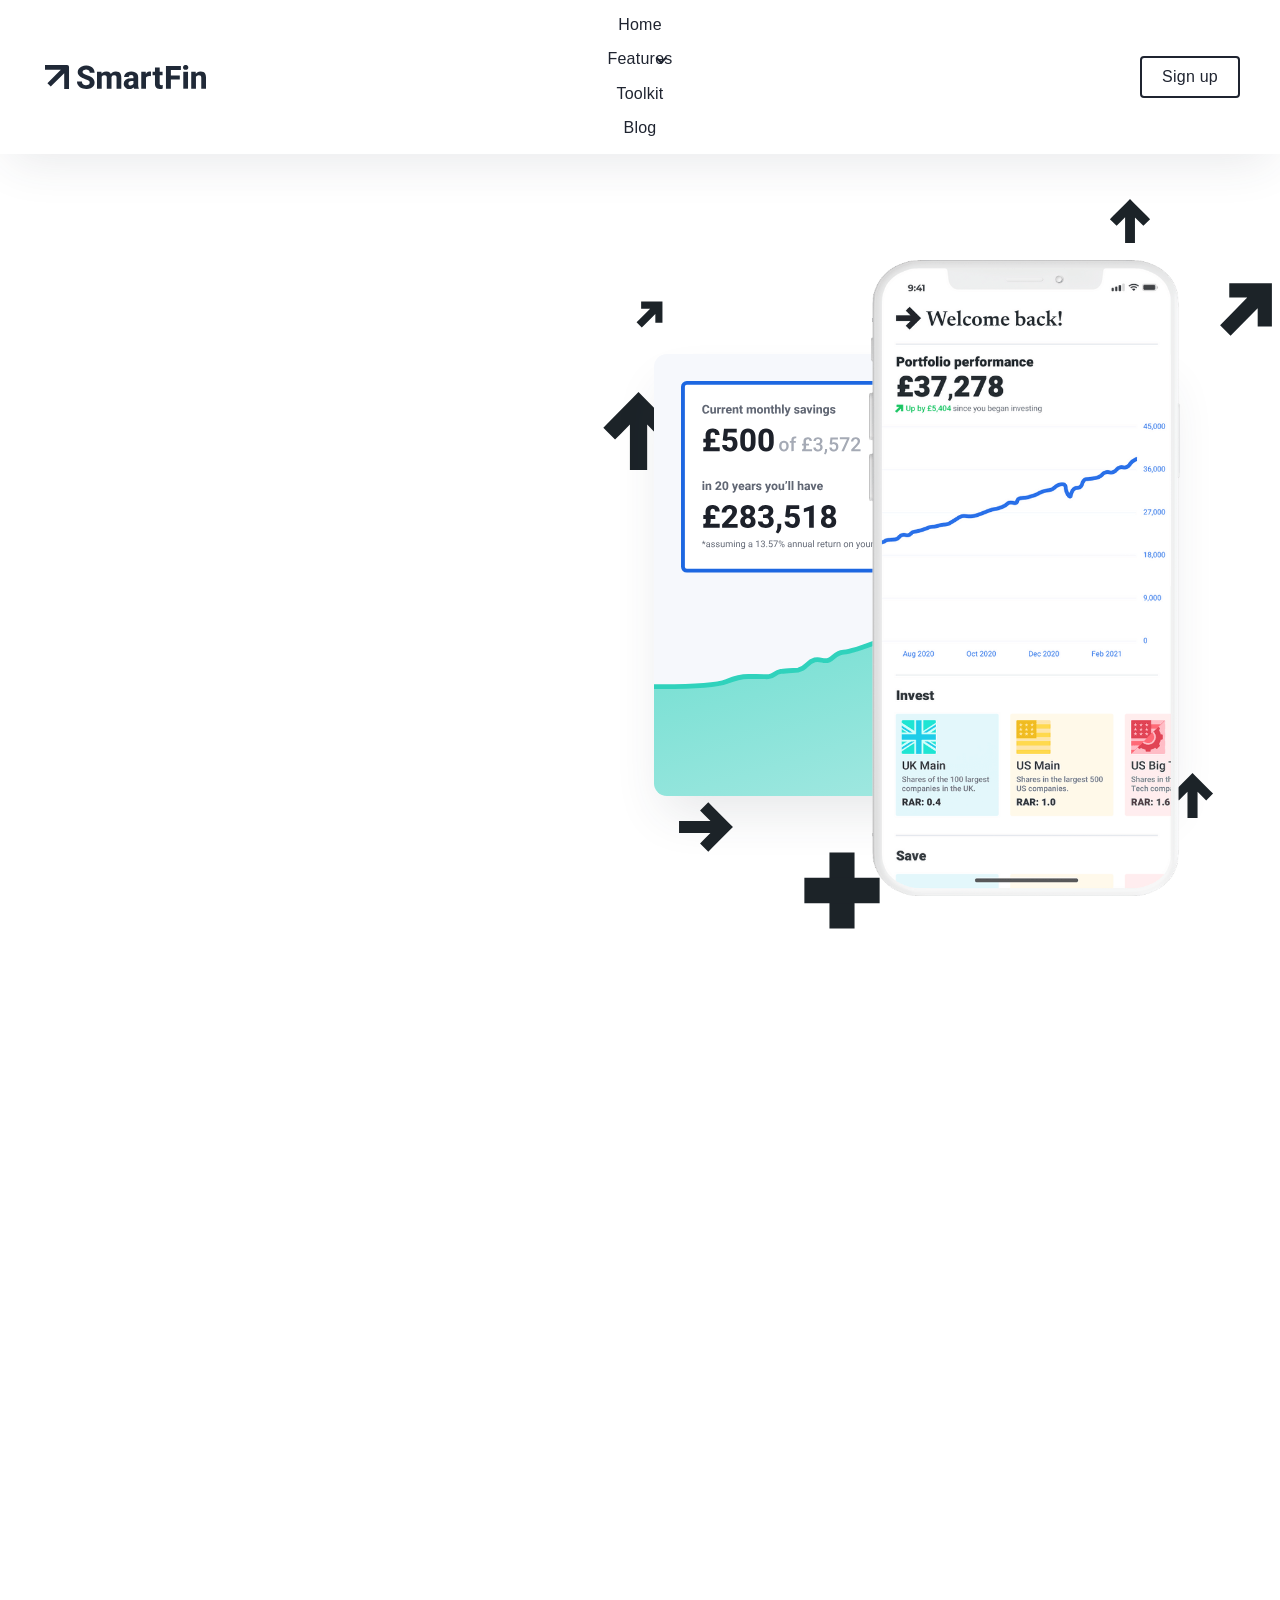
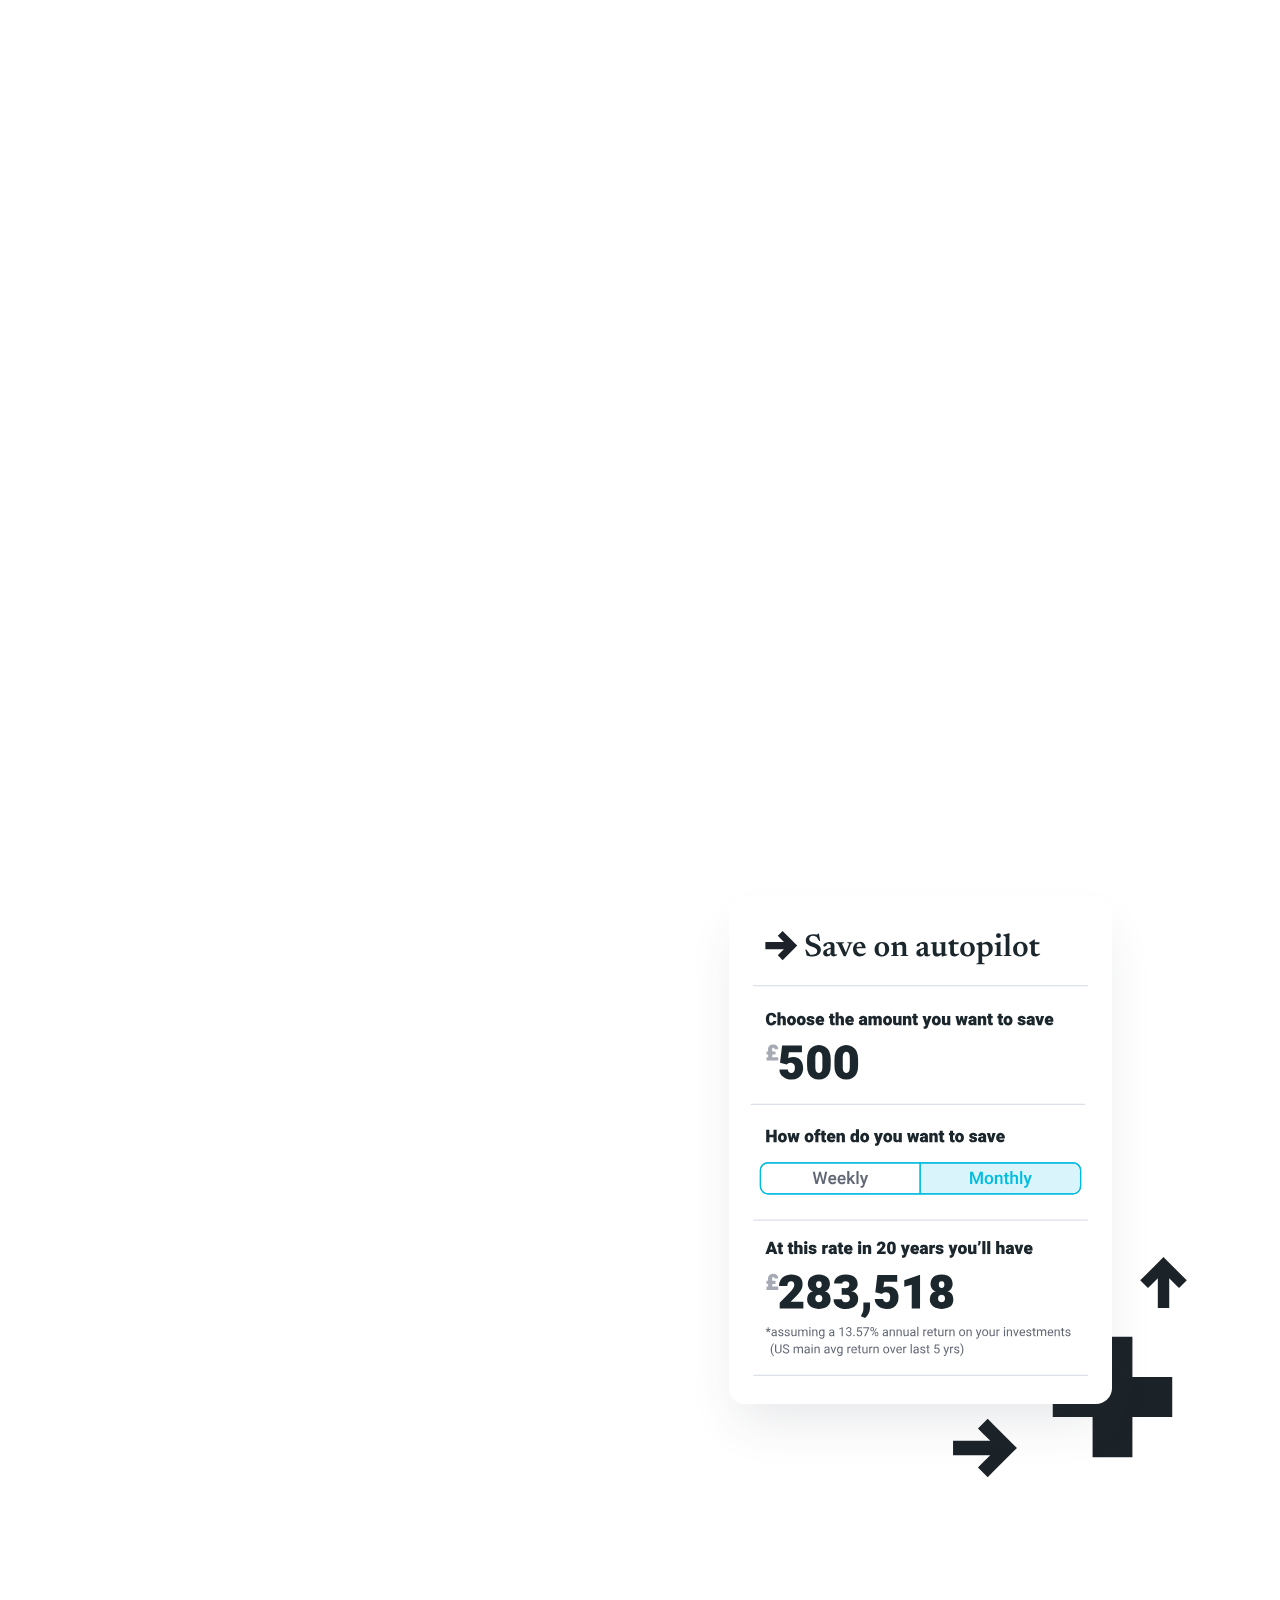
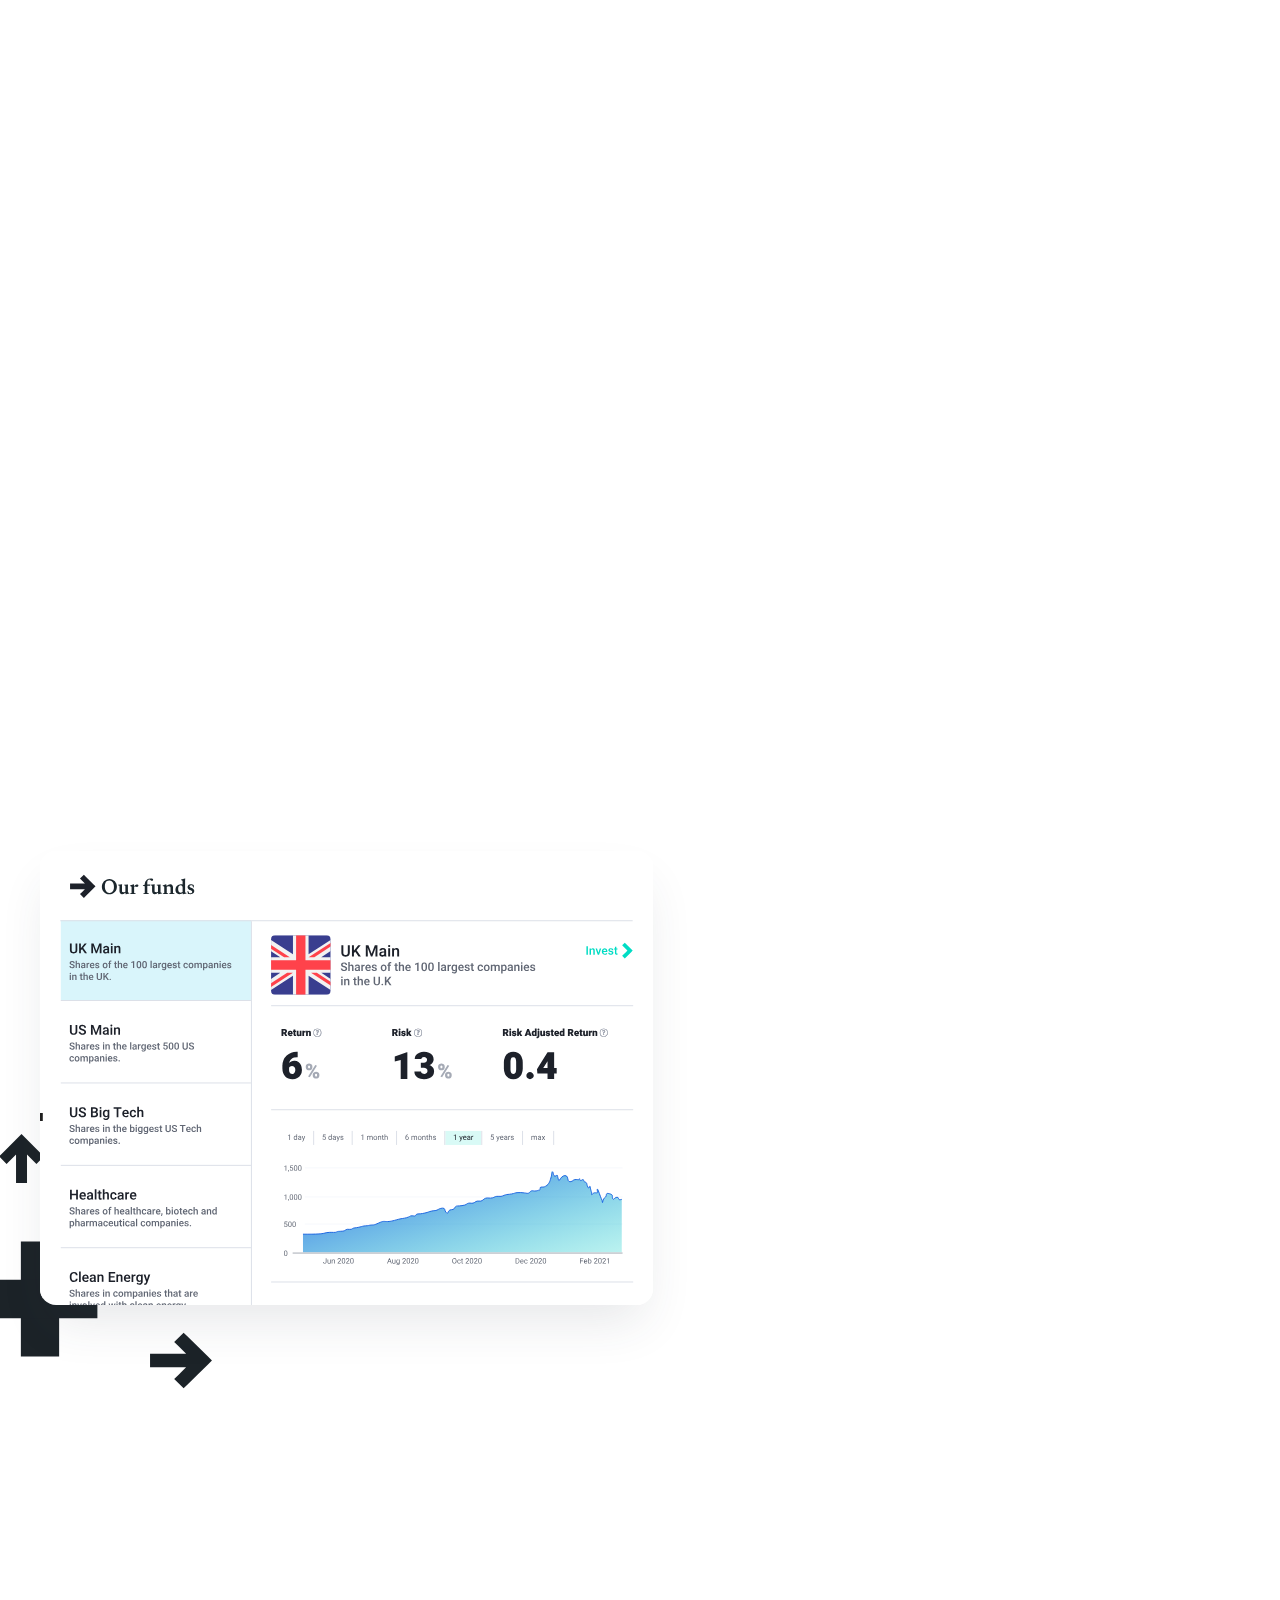
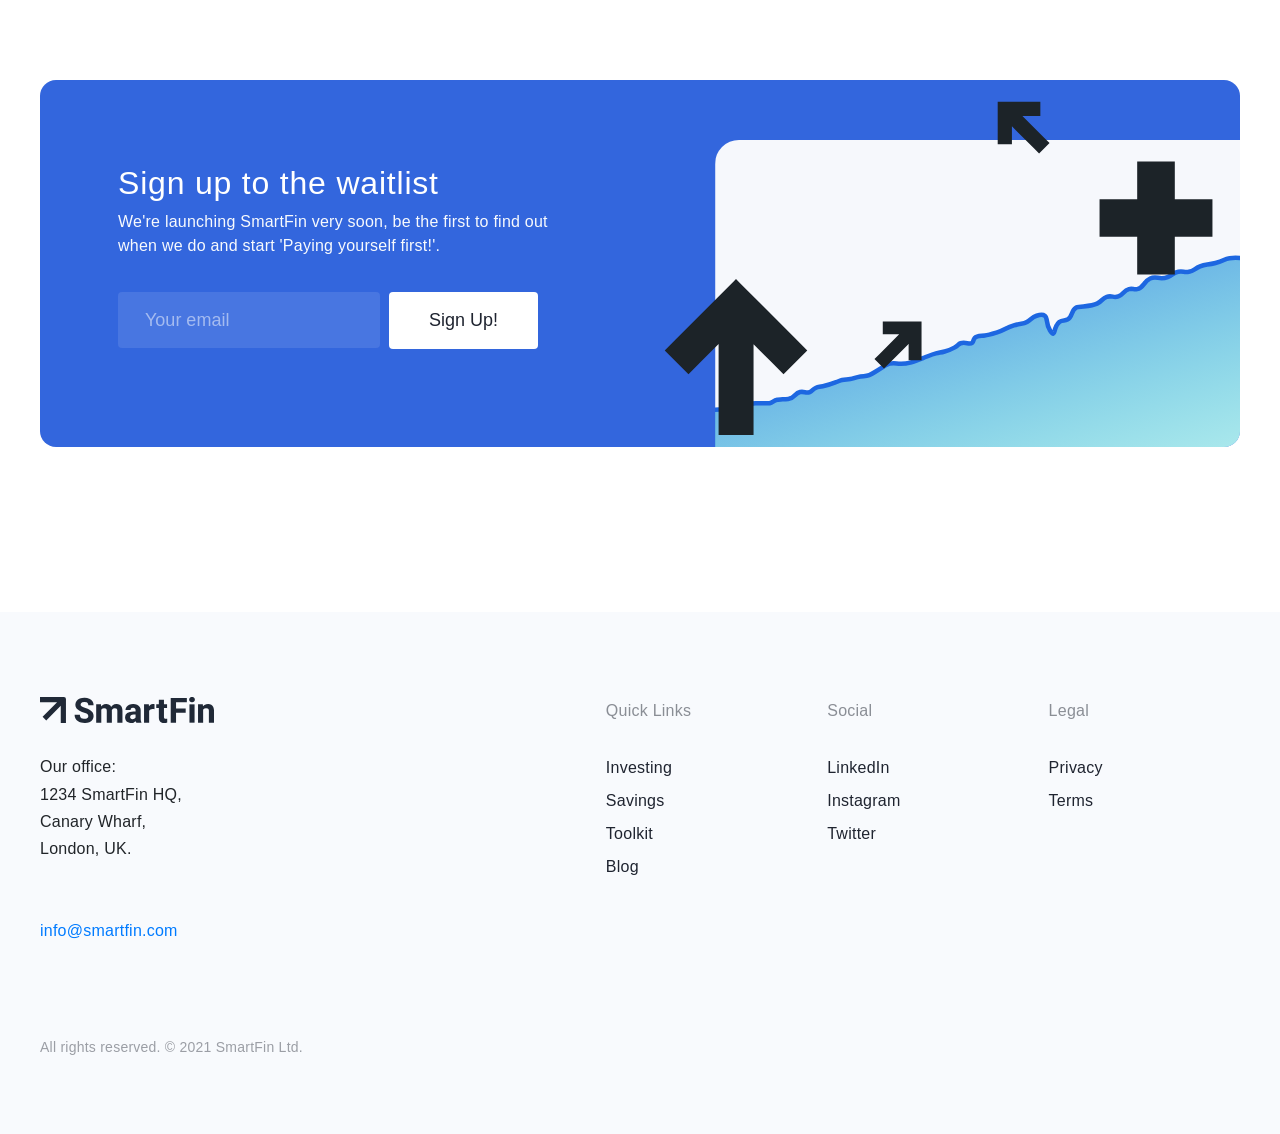
==== commit 3b94880c: "add react bundle for quick calc" ====
--- a/index.html
+++ b/index.html
@@ -22,6 +22,8 @@
   <script type="text/javascript">!function(o,c){var n=c.documentElement,t=" w-mod-";n.className+=t+"js",("ontouchstart"in o||o.DocumentTouch&&c instanceof DocumentTouch)&&(n.className+=t+"touch")}(window,document);</script>
   <link href="images/favicon.png" rel="shortcut icon" type="image/x-icon">
   <link href="images/webclip.png" rel="apple-touch-icon">
+  <script defer="defer" src="./dist/bundle.0be20a75.js">
+  </script><link href="./dist/assets/main.css" rel="stylesheet">
 </head>
 <body class="body">
   <div class="section-navbar">
@@ -77,6 +79,7 @@
   <div id="sign-up" class="section">
     <div class="content">
       <div data-w-id="179e4f7f-892f-d11b-59b9-a1fcd37c2f0c" style="opacity:0;-webkit-transform:translate3d(0, 30px, 0) scale3d(1, 1, 1) rotateX(0) rotateY(0) rotateZ(0) skew(0, 0);-moz-transform:translate3d(0, 30px, 0) scale3d(1, 1, 1) rotateX(0) rotateY(0) rotateZ(0) skew(0, 0);-ms-transform:translate3d(0, 30px, 0) scale3d(1, 1, 1) rotateX(0) rotateY(0) rotateZ(0) skew(0, 0);transform:translate3d(0, 30px, 0) scale3d(1, 1, 1) rotateX(0) rotateY(0) rotateZ(0) skew(0, 0)" class="w-layout-grid grid-banner calculator">
+        <div id="react-quickcalc"></div>
         <div class="text-banner is-calculator">
           <h2 class="heading white is-calculator">Find out your investing potential...</h2>
           <p class="paragraph is-dark-theme is-calculator">Use our free toolkit to quickly understand what your spending and savings look like to forecast what your investing potential could look like.</p>
--- a/dist/assets/main.css
+++ b/dist/assets/main.css
@@ -0,0 +1,59 @@
+body {
+  margin: 0;
+  font-family: -apple-system, BlinkMacSystemFont, 'Segoe UI', 'Roboto', 'Oxygen',
+    'Ubuntu', 'Cantarell', 'Fira Sans', 'Droid Sans', 'Helvetica Neue',
+    sans-serif;
+  -webkit-font-smoothing: antialiased;
+  -moz-osx-font-smoothing: grayscale;
+}
+
+code {
+  font-family: source-code-pro, Menlo, Monaco, Consolas, 'Courier New',
+    monospace;
+}
+
+.App {
+  text-align: center;
+}
+
+.App-logo {
+  height: 40vmin;
+  pointer-events: none;
+}
+
+@media (prefers-reduced-motion: no-preference) {
+  .App-logo {
+    animation: App-logo-spin infinite 20s linear;
+  }
+}
+
+.App-header {
+  background-color: #282c34;
+  min-height: 100vh;
+  display: flex;
+  flex-direction: column;
+  align-items: center;
+  justify-content: center;
+  font-size: calc(10px + 2vmin);
+  color: white;
+}
+
+.App-link {
+  color: #61dafb;
+}
+
+@keyframes App-logo-spin {
+  from {
+    transform: rotate(0deg);
+  }
+  to {
+    transform: rotate(360deg);
+  }
+}
+
+/*!
+ * Bootstrap v4.6.0 (https://getbootstrap.com/)
+ * Copyright 2011-2021 The Bootstrap Authors
+ * Copyright 2011-2021 Twitter, Inc.
+ * Licensed under MIT (https://github.com/twbs/bootstrap/blob/main/LICENSE)
+ */:root{--blue:#007bff;--indigo:#6610f2;--purple:#6f42c1;--pink:#e83e8c;--red:#dc3545;--orange:#fd7e14;--yellow:#ffc107;--green:#28a745;--teal:#20c997;--cyan:#17a2b8;--white:#fff;--gray:#6c757d;--gray-dark:#343a40;--primary:#007bff;--secondary:#6c757d;--success:#28a745;--info:#17a2b8;--warning:#ffc107;--danger:#dc3545;--light:#f8f9fa;--dark:#343a40;--breakpoint-xs:0;--breakpoint-sm:576px;--breakpoint-md:768px;--breakpoint-lg:992px;--breakpoint-xl:1200px;--font-family-sans-serif:-apple-system,BlinkMacSystemFont,"Segoe UI",Roboto,"Helvetica Neue",Arial,"Noto Sans","Liberation Sans",sans-serif,"Apple Color Emoji","Segoe UI Emoji","Segoe UI Symbol","Noto Color Emoji";--font-family-monospace:SFMono-Regular,Menlo,Monaco,Consolas,"Liberation Mono","Courier New",monospace}*,::after,::before{box-sizing:border-box}html{font-family:sans-serif;line-height:1.15;-webkit-text-size-adjust:100%;-webkit-tap-highlight-color:transparent}article,aside,figcaption,figure,footer,header,hgroup,main,nav,section{display:block}body{margin:0;font-family:-apple-system,BlinkMacSystemFont,"Segoe UI",Roboto,"Helvetica Neue",Arial,"Noto Sans","Liberation Sans",sans-serif,"Apple Color Emoji","Segoe UI Emoji","Segoe UI Symbol","Noto Color Emoji";font-size:1rem;font-weight:400;line-height:1.5;color:#212529;text-align:left;background-color:#fff}[tabindex="-1"]:focus:not(:focus-visible){outline:0!important}hr{box-sizing:content-box;height:0;overflow:visible}h1,h2,h3,h4,h5,h6{margin-top:0;margin-bottom:.5rem}p{margin-top:0;margin-bottom:1rem}abbr[data-original-title],abbr[title]{text-decoration:underline;-webkit-text-decoration:underline dotted;text-decoration:underline dotted;cursor:help;border-bottom:0;-webkit-text-decoration-skip-ink:none;text-decoration-skip-ink:none}address{margin-bottom:1rem;font-style:normal;line-height:inherit}dl,ol,ul{margin-top:0;margin-bottom:1rem}ol ol,ol ul,ul ol,ul ul{margin-bottom:0}dt{font-weight:700}dd{margin-bottom:.5rem;margin-left:0}blockquote{margin:0 0 1rem}b,strong{font-weight:bolder}small{font-size:80%}sub,sup{position:relative;font-size:75%;line-height:0;vertical-align:baseline}sub{bottom:-.25em}sup{top:-.5em}a{color:#007bff;text-decoration:none;background-color:transparent}a:hover{color:#0056b3;text-decoration:underline}a:not([href]):not([class]){color:inherit;text-decoration:none}a:not([href]):not([class]):hover{color:inherit;text-decoration:none}code,kbd,pre,samp{font-family:SFMono-Regular,Menlo,Monaco,Consolas,"Liberation Mono","Courier New",monospace;font-size:1em}pre{margin-top:0;margin-bottom:1rem;overflow:auto;-ms-overflow-style:scrollbar}figure{margin:0 0 1rem}img{vertical-align:middle;border-style:none}svg{overflow:hidden;vertical-align:middle}table{border-collapse:collapse}caption{padding-top:.75rem;padding-bottom:.75rem;color:#6c757d;text-align:left;caption-side:bottom}th{text-align:inherit;text-align:-webkit-match-parent}label{display:inline-block;margin-bottom:.5rem}button{border-radius:0}button:focus:not(:focus-visible){outline:0}button,input,optgroup,select,textarea{margin:0;font-family:inherit;font-size:inherit;line-height:inherit}button,input{overflow:visible}button,select{text-transform:none}[role=button]{cursor:pointer}select{word-wrap:normal}[type=button],[type=reset],[type=submit],button{-webkit-appearance:button}[type=button]:not(:disabled),[type=reset]:not(:disabled),[type=submit]:not(:disabled),button:not(:disabled){cursor:pointer}[type=button]::-moz-focus-inner,[type=reset]::-moz-focus-inner,[type=submit]::-moz-focus-inner,button::-moz-focus-inner{padding:0;border-style:none}input[type=checkbox],input[type=radio]{box-sizing:border-box;padding:0}textarea{overflow:auto;resize:vertical}fieldset{min-width:0;padding:0;margin:0;border:0}legend{display:block;width:100%;max-width:100%;padding:0;margin-bottom:.5rem;font-size:1.5rem;line-height:inherit;color:inherit;white-space:normal}progress{vertical-align:baseline}[type=number]::-webkit-inner-spin-button,[type=number]::-webkit-outer-spin-button{height:auto}[type=search]{outline-offset:-2px;-webkit-appearance:none}[type=search]::-webkit-search-decoration{-webkit-appearance:none}::-webkit-file-upload-button{font:inherit;-webkit-appearance:button}output{display:inline-block}summary{display:list-item;cursor:pointer}template{display:none}[hidden]{display:none!important}.h1,.h2,.h3,.h4,.h5,.h6,h1,h2,h3,h4,h5,h6{margin-bottom:.5rem;font-weight:500;line-height:1.2}.h1,h1{font-size:2.5rem}.h2,h2{font-size:2rem}.h3,h3{font-size:1.75rem}.h4,h4{font-size:1.5rem}.h5,h5{font-size:1.25rem}.h6,h6{font-size:1rem}.lead{font-size:1.25rem;font-weight:300}.display-1{font-size:6rem;font-weight:300;line-height:1.2}.display-2{font-size:5.5rem;font-weight:300;line-height:1.2}.display-3{font-size:4.5rem;font-weight:300;line-height:1.2}.display-4{font-size:3.5rem;font-weight:300;line-height:1.2}hr{margin-top:1rem;margin-bottom:1rem;border:0;border-top:1px solid rgba(0,0,0,.1)}.small,small{font-size:80%;font-weight:400}.mark,mark{padding:.2em;background-color:#fcf8e3}.list-unstyled{padding-left:0;list-style:none}.list-inline{padding-left:0;list-style:none}.list-inline-item{display:inline-block}.list-inline-item:not(:last-child){margin-right:.5rem}.initialism{font-size:90%;text-transform:uppercase}.blockquote{margin-bottom:1rem;font-size:1.25rem}.blockquote-footer{display:block;font-size:80%;color:#6c757d}.blockquote-footer::before{content:"\2014\00A0"}.img-fluid{max-width:100%;height:auto}.img-thumbnail{padding:.25rem;background-color:#fff;border:1px solid #dee2e6;border-radius:.25rem;max-width:100%;height:auto}.figure{display:inline-block}.figure-img{margin-bottom:.5rem;line-height:1}.figure-caption{font-size:90%;color:#6c757d}code{font-size:87.5%;color:#e83e8c;word-wrap:break-word}a>code{color:inherit}kbd{padding:.2rem .4rem;font-size:87.5%;color:#fff;background-color:#212529;border-radius:.2rem}kbd kbd{padding:0;font-size:100%;font-weight:700}pre{display:block;font-size:87.5%;color:#212529}pre code{font-size:inherit;color:inherit;word-break:normal}.pre-scrollable{max-height:340px;overflow-y:scroll}.container,.container-fluid,.container-lg,.container-md,.container-sm,.container-xl{width:100%;padding-right:15px;padding-left:15px;margin-right:auto;margin-left:auto}@media (min-width:576px){.container,.container-sm{max-width:540px}}@media (min-width:768px){.container,.container-md,.container-sm{max-width:720px}}@media (min-width:992px){.container,.container-lg,.container-md,.container-sm{max-width:960px}}@media (min-width:1200px){.container,.container-lg,.container-md,.container-sm,.container-xl{max-width:1140px}}.row{display:-ms-flexbox;display:flex;-ms-flex-wrap:wrap;flex-wrap:wrap;margin-right:-15px;margin-left:-15px}.no-gutters{margin-right:0;margin-left:0}.no-gutters>.col,.no-gutters>[class*=col-]{padding-right:0;padding-left:0}.col,.col-1,.col-10,.col-11,.col-12,.col-2,.col-3,.col-4,.col-5,.col-6,.col-7,.col-8,.col-9,.col-auto,.col-lg,.col-lg-1,.col-lg-10,.col-lg-11,.col-lg-12,.col-lg-2,.col-lg-3,.col-lg-4,.col-lg-5,.col-lg-6,.col-lg-7,.col-lg-8,.col-lg-9,.col-lg-auto,.col-md,.col-md-1,.col-md-10,.col-md-11,.col-md-12,.col-md-2,.col-md-3,.col-md-4,.col-md-5,.col-md-6,.col-md-7,.col-md-8,.col-md-9,.col-md-auto,.col-sm,.col-sm-1,.col-sm-10,.col-sm-11,.col-sm-12,.col-sm-2,.col-sm-3,.col-sm-4,.col-sm-5,.col-sm-6,.col-sm-7,.col-sm-8,.col-sm-9,.col-sm-auto,.col-xl,.col-xl-1,.col-xl-10,.col-xl-11,.col-xl-12,.col-xl-2,.col-xl-3,.col-xl-4,.col-xl-5,.col-xl-6,.col-xl-7,.col-xl-8,.col-xl-9,.col-xl-auto{position:relative;width:100%;padding-right:15px;padding-left:15px}.col{-ms-flex-preferred-size:0;flex-basis:0;-ms-flex-positive:1;flex-grow:1;max-width:100%}.row-cols-1>*{-ms-flex:0 0 100%;flex:0 0 100%;max-width:100%}.row-cols-2>*{-ms-flex:0 0 50%;flex:0 0 50%;max-width:50%}.row-cols-3>*{-ms-flex:0 0 33.333333%;flex:0 0 33.333333%;max-width:33.333333%}.row-cols-4>*{-ms-flex:0 0 25%;flex:0 0 25%;max-width:25%}.row-cols-5>*{-ms-flex:0 0 20%;flex:0 0 20%;max-width:20%}.row-cols-6>*{-ms-flex:0 0 16.666667%;flex:0 0 16.666667%;max-width:16.666667%}.col-auto{-ms-flex:0 0 auto;flex:0 0 auto;width:auto;max-width:100%}.col-1{-ms-flex:0 0 8.333333%;flex:0 0 8.333333%;max-width:8.333333%}.col-2{-ms-flex:0 0 16.666667%;flex:0 0 16.666667%;max-width:16.666667%}.col-3{-ms-flex:0 0 25%;flex:0 0 25%;max-width:25%}.col-4{-ms-flex:0 0 33.333333%;flex:0 0 33.333333%;max-width:33.333333%}.col-5{-ms-flex:0 0 41.666667%;flex:0 0 41.666667%;max-width:41.666667%}.col-6{-ms-flex:0 0 50%;flex:0 0 50%;max-width:50%}.col-7{-ms-flex:0 0 58.333333%;flex:0 0 58.333333%;max-width:58.333333%}.col-8{-ms-flex:0 0 66.666667%;flex:0 0 66.666667%;max-width:66.666667%}.col-9{-ms-flex:0 0 75%;flex:0 0 75%;max-width:75%}.col-10{-ms-flex:0 0 83.333333%;flex:0 0 83.333333%;max-width:83.333333%}.col-11{-ms-flex:0 0 91.666667%;flex:0 0 91.666667%;max-width:91.666667%}.col-12{-ms-flex:0 0 100%;flex:0 0 100%;max-width:100%}.order-first{-ms-flex-order:-1;order:-1}.order-last{-ms-flex-order:13;order:13}.order-0{-ms-flex-order:0;order:0}.order-1{-ms-flex-order:1;order:1}.order-2{-ms-flex-order:2;order:2}.order-3{-ms-flex-order:3;order:3}.order-4{-ms-flex-order:4;order:4}.order-5{-ms-flex-order:5;order:5}.order-6{-ms-flex-order:6;order:6}.order-7{-ms-flex-order:7;order:7}.order-8{-ms-flex-order:8;order:8}.order-9{-ms-flex-order:9;order:9}.order-10{-ms-flex-order:10;order:10}.order-11{-ms-flex-order:11;order:11}.order-12{-ms-flex-order:12;order:12}.offset-1{margin-left:8.333333%}.offset-2{margin-left:16.666667%}.offset-3{margin-left:25%}.offset-4{margin-left:33.333333%}.offset-5{margin-left:41.666667%}.offset-6{margin-left:50%}.offset-7{margin-left:58.333333%}.offset-8{margin-left:66.666667%}.offset-9{margin-left:75%}.offset-10{margin-left:83.333333%}.offset-11{margin-left:91.666667%}@media (min-width:576px){.col-sm{-ms-flex-preferred-size:0;flex-basis:0;-ms-flex-positive:1;flex-grow:1;max-width:100%}.row-cols-sm-1>*{-ms-flex:0 0 100%;flex:0 0 100%;max-width:100%}.row-cols-sm-2>*{-ms-flex:0 0 50%;flex:0 0 50%;max-width:50%}.row-cols-sm-3>*{-ms-flex:0 0 33.333333%;flex:0 0 33.333333%;max-width:33.333333%}.row-cols-sm-4>*{-ms-flex:0 0 25%;flex:0 0 25%;max-width:25%}.row-cols-sm-5>*{-ms-flex:0 0 20%;flex:0 0 20%;max-width:20%}.row-cols-sm-6>*{-ms-flex:0 0 16.666667%;flex:0 0 16.666667%;max-width:16.666667%}.col-sm-auto{-ms-flex:0 0 auto;flex:0 0 auto;width:auto;max-width:100%}.col-sm-1{-ms-flex:0 0 8.333333%;flex:0 0 8.333333%;max-width:8.333333%}.col-sm-2{-ms-flex:0 0 16.666667%;flex:0 0 16.666667%;max-width:16.666667%}.col-sm-3{-ms-flex:0 0 25%;flex:0 0 25%;max-width:25%}.col-sm-4{-ms-flex:0 0 33.333333%;flex:0 0 33.333333%;max-width:33.333333%}.col-sm-5{-ms-flex:0 0 41.666667%;flex:0 0 41.666667%;max-width:41.666667%}.col-sm-6{-ms-flex:0 0 50%;flex:0 0 50%;max-width:50%}.col-sm-7{-ms-flex:0 0 58.333333%;flex:0 0 58.333333%;max-width:58.333333%}.col-sm-8{-ms-flex:0 0 66.666667%;flex:0 0 66.666667%;max-width:66.666667%}.col-sm-9{-ms-flex:0 0 75%;flex:0 0 75%;max-width:75%}.col-sm-10{-ms-flex:0 0 83.333333%;flex:0 0 83.333333%;max-width:83.333333%}.col-sm-11{-ms-flex:0 0 91.666667%;flex:0 0 91.666667%;max-width:91.666667%}.col-sm-12{-ms-flex:0 0 100%;flex:0 0 100%;max-width:100%}.order-sm-first{-ms-flex-order:-1;order:-1}.order-sm-last{-ms-flex-order:13;order:13}.order-sm-0{-ms-flex-order:0;order:0}.order-sm-1{-ms-flex-order:1;order:1}.order-sm-2{-ms-flex-order:2;order:2}.order-sm-3{-ms-flex-order:3;order:3}.order-sm-4{-ms-flex-order:4;order:4}.order-sm-5{-ms-flex-order:5;order:5}.order-sm-6{-ms-flex-order:6;order:6}.order-sm-7{-ms-flex-order:7;order:7}.order-sm-8{-ms-flex-order:8;order:8}.order-sm-9{-ms-flex-order:9;order:9}.order-sm-10{-ms-flex-order:10;order:10}.order-sm-11{-ms-flex-order:11;order:11}.order-sm-12{-ms-flex-order:12;order:12}.offset-sm-0{margin-left:0}.offset-sm-1{margin-left:8.333333%}.offset-sm-2{margin-left:16.666667%}.offset-sm-3{margin-left:25%}.offset-sm-4{margin-left:33.333333%}.offset-sm-5{margin-left:41.666667%}.offset-sm-6{margin-left:50%}.offset-sm-7{margin-left:58.333333%}.offset-sm-8{margin-left:66.666667%}.offset-sm-9{margin-left:75%}.offset-sm-10{margin-left:83.333333%}.offset-sm-11{margin-left:91.666667%}}@media (min-width:768px){.col-md{-ms-flex-preferred-size:0;flex-basis:0;-ms-flex-positive:1;flex-grow:1;max-width:100%}.row-cols-md-1>*{-ms-flex:0 0 100%;flex:0 0 100%;max-width:100%}.row-cols-md-2>*{-ms-flex:0 0 50%;flex:0 0 50%;max-width:50%}.row-cols-md-3>*{-ms-flex:0 0 33.333333%;flex:0 0 33.333333%;max-width:33.333333%}.row-cols-md-4>*{-ms-flex:0 0 25%;flex:0 0 25%;max-width:25%}.row-cols-md-5>*{-ms-flex:0 0 20%;flex:0 0 20%;max-width:20%}.row-cols-md-6>*{-ms-flex:0 0 16.666667%;flex:0 0 16.666667%;max-width:16.666667%}.col-md-auto{-ms-flex:0 0 auto;flex:0 0 auto;width:auto;max-width:100%}.col-md-1{-ms-flex:0 0 8.333333%;flex:0 0 8.333333%;max-width:8.333333%}.col-md-2{-ms-flex:0 0 16.666667%;flex:0 0 16.666667%;max-width:16.666667%}.col-md-3{-ms-flex:0 0 25%;flex:0 0 25%;max-width:25%}.col-md-4{-ms-flex:0 0 33.333333%;flex:0 0 33.333333%;max-width:33.333333%}.col-md-5{-ms-flex:0 0 41.666667%;flex:0 0 41.666667%;max-width:41.666667%}.col-md-6{-ms-flex:0 0 50%;flex:0 0 50%;max-width:50%}.col-md-7{-ms-flex:0 0 58.333333%;flex:0 0 58.333333%;max-width:58.333333%}.col-md-8{-ms-flex:0 0 66.666667%;flex:0 0 66.666667%;max-width:66.666667%}.col-md-9{-ms-flex:0 0 75%;flex:0 0 75%;max-width:75%}.col-md-10{-ms-flex:0 0 83.333333%;flex:0 0 83.333333%;max-width:83.333333%}.col-md-11{-ms-flex:0 0 91.666667%;flex:0 0 91.666667%;max-width:91.666667%}.col-md-12{-ms-flex:0 0 100%;flex:0 0 100%;max-width:100%}.order-md-first{-ms-flex-order:-1;order:-1}.order-md-last{-ms-flex-order:13;order:13}.order-md-0{-ms-flex-order:0;order:0}.order-md-1{-ms-flex-order:1;order:1}.order-md-2{-ms-flex-order:2;order:2}.order-md-3{-ms-flex-order:3;order:3}.order-md-4{-ms-flex-order:4;order:4}.order-md-5{-ms-flex-order:5;order:5}.order-md-6{-ms-flex-order:6;order:6}.order-md-7{-ms-flex-order:7;order:7}.order-md-8{-ms-flex-order:8;order:8}.order-md-9{-ms-flex-order:9;order:9}.order-md-10{-ms-flex-order:10;order:10}.order-md-11{-ms-flex-order:11;order:11}.order-md-12{-ms-flex-order:12;order:12}.offset-md-0{margin-left:0}.offset-md-1{margin-left:8.333333%}.offset-md-2{margin-left:16.666667%}.offset-md-3{margin-left:25%}.offset-md-4{margin-left:33.333333%}.offset-md-5{margin-left:41.666667%}.offset-md-6{margin-left:50%}.offset-md-7{margin-left:58.333333%}.offset-md-8{margin-left:66.666667%}.offset-md-9{margin-left:75%}.offset-md-10{margin-left:83.333333%}.offset-md-11{margin-left:91.666667%}}@media (min-width:992px){.col-lg{-ms-flex-preferred-size:0;flex-basis:0;-ms-flex-positive:1;flex-grow:1;max-width:100%}.row-cols-lg-1>*{-ms-flex:0 0 100%;flex:0 0 100%;max-width:100%}.row-cols-lg-2>*{-ms-flex:0 0 50%;flex:0 0 50%;max-width:50%}.row-cols-lg-3>*{-ms-flex:0 0 33.333333%;flex:0 0 33.333333%;max-width:33.333333%}.row-cols-lg-4>*{-ms-flex:0 0 25%;flex:0 0 25%;max-width:25%}.row-cols-lg-5>*{-ms-flex:0 0 20%;flex:0 0 20%;max-width:20%}.row-cols-lg-6>*{-ms-flex:0 0 16.666667%;flex:0 0 16.666667%;max-width:16.666667%}.col-lg-auto{-ms-flex:0 0 auto;flex:0 0 auto;width:auto;max-width:100%}.col-lg-1{-ms-flex:0 0 8.333333%;flex:0 0 8.333333%;max-width:8.333333%}.col-lg-2{-ms-flex:0 0 16.666667%;flex:0 0 16.666667%;max-width:16.666667%}.col-lg-3{-ms-flex:0 0 25%;flex:0 0 25%;max-width:25%}.col-lg-4{-ms-flex:0 0 33.333333%;flex:0 0 33.333333%;max-width:33.333333%}.col-lg-5{-ms-flex:0 0 41.666667%;flex:0 0 41.666667%;max-width:41.666667%}.col-lg-6{-ms-flex:0 0 50%;flex:0 0 50%;max-width:50%}.col-lg-7{-ms-flex:0 0 58.333333%;flex:0 0 58.333333%;max-width:58.333333%}.col-lg-8{-ms-flex:0 0 66.666667%;flex:0 0 66.666667%;max-width:66.666667%}.col-lg-9{-ms-flex:0 0 75%;flex:0 0 75%;max-width:75%}.col-lg-10{-ms-flex:0 0 83.333333%;flex:0 0 83.333333%;max-width:83.333333%}.col-lg-11{-ms-flex:0 0 91.666667%;flex:0 0 91.666667%;max-width:91.666667%}.col-lg-12{-ms-flex:0 0 100%;flex:0 0 100%;max-width:100%}.order-lg-first{-ms-flex-order:-1;order:-1}.order-lg-last{-ms-flex-order:13;order:13}.order-lg-0{-ms-flex-order:0;order:0}.order-lg-1{-ms-flex-order:1;order:1}.order-lg-2{-ms-flex-order:2;order:2}.order-lg-3{-ms-flex-order:3;order:3}.order-lg-4{-ms-flex-order:4;order:4}.order-lg-5{-ms-flex-order:5;order:5}.order-lg-6{-ms-flex-order:6;order:6}.order-lg-7{-ms-flex-order:7;order:7}.order-lg-8{-ms-flex-order:8;order:8}.order-lg-9{-ms-flex-order:9;order:9}.order-lg-10{-ms-flex-order:10;order:10}.order-lg-11{-ms-flex-order:11;order:11}.order-lg-12{-ms-flex-order:12;order:12}.offset-lg-0{margin-left:0}.offset-lg-1{margin-left:8.333333%}.offset-lg-2{margin-left:16.666667%}.offset-lg-3{margin-left:25%}.offset-lg-4{margin-left:33.333333%}.offset-lg-5{margin-left:41.666667%}.offset-lg-6{margin-left:50%}.offset-lg-7{margin-left:58.333333%}.offset-lg-8{margin-left:66.666667%}.offset-lg-9{margin-left:75%}.offset-lg-10{margin-left:83.333333%}.offset-lg-11{margin-left:91.666667%}}@media (min-width:1200px){.col-xl{-ms-flex-preferred-size:0;flex-basis:0;-ms-flex-positive:1;flex-grow:1;max-width:100%}.row-cols-xl-1>*{-ms-flex:0 0 100%;flex:0 0 100%;max-width:100%}.row-cols-xl-2>*{-ms-flex:0 0 50%;flex:0 0 50%;max-width:50%}.row-cols-xl-3>*{-ms-flex:0 0 33.333333%;flex:0 0 33.333333%;max-width:33.333333%}.row-cols-xl-4>*{-ms-flex:0 0 25%;flex:0 0 25%;max-width:25%}.row-cols-xl-5>*{-ms-flex:0 0 20%;flex:0 0 20%;max-width:20%}.row-cols-xl-6>*{-ms-flex:0 0 16.666667%;flex:0 0 16.666667%;max-width:16.666667%}.col-xl-auto{-ms-flex:0 0 auto;flex:0 0 auto;width:auto;max-width:100%}.col-xl-1{-ms-flex:0 0 8.333333%;flex:0 0 8.333333%;max-width:8.333333%}.col-xl-2{-ms-flex:0 0 16.666667%;flex:0 0 16.666667%;max-width:16.666667%}.col-xl-3{-ms-flex:0 0 25%;flex:0 0 25%;max-width:25%}.col-xl-4{-ms-flex:0 0 33.333333%;flex:0 0 33.333333%;max-width:33.333333%}.col-xl-5{-ms-flex:0 0 41.666667%;flex:0 0 41.666667%;max-width:41.666667%}.col-xl-6{-ms-flex:0 0 50%;flex:0 0 50%;max-width:50%}.col-xl-7{-ms-flex:0 0 58.333333%;flex:0 0 58.333333%;max-width:58.333333%}.col-xl-8{-ms-flex:0 0 66.666667%;flex:0 0 66.666667%;max-width:66.666667%}.col-xl-9{-ms-flex:0 0 75%;flex:0 0 75%;max-width:75%}.col-xl-10{-ms-flex:0 0 83.333333%;flex:0 0 83.333333%;max-width:83.333333%}.col-xl-11{-ms-flex:0 0 91.666667%;flex:0 0 91.666667%;max-width:91.666667%}.col-xl-12{-ms-flex:0 0 100%;flex:0 0 100%;max-width:100%}.order-xl-first{-ms-flex-order:-1;order:-1}.order-xl-last{-ms-flex-order:13;order:13}.order-xl-0{-ms-flex-order:0;order:0}.order-xl-1{-ms-flex-order:1;order:1}.order-xl-2{-ms-flex-order:2;order:2}.order-xl-3{-ms-flex-order:3;order:3}.order-xl-4{-ms-flex-order:4;order:4}.order-xl-5{-ms-flex-order:5;order:5}.order-xl-6{-ms-flex-order:6;order:6}.order-xl-7{-ms-flex-order:7;order:7}.order-xl-8{-ms-flex-order:8;order:8}.order-xl-9{-ms-flex-order:9;order:9}.order-xl-10{-ms-flex-order:10;order:10}.order-xl-11{-ms-flex-order:11;order:11}.order-xl-12{-ms-flex-order:12;order:12}.offset-xl-0{margin-left:0}.offset-xl-1{margin-left:8.333333%}.offset-xl-2{margin-left:16.666667%}.offset-xl-3{margin-left:25%}.offset-xl-4{margin-left:33.333333%}.offset-xl-5{margin-left:41.666667%}.offset-xl-6{margin-left:50%}.offset-xl-7{margin-left:58.333333%}.offset-xl-8{margin-left:66.666667%}.offset-xl-9{margin-left:75%}.offset-xl-10{margin-left:83.333333%}.offset-xl-11{margin-left:91.666667%}}.table{width:100%;margin-bottom:1rem;color:#212529}.table td,.table th{padding:.75rem;vertical-align:top;border-top:1px solid #dee2e6}.table thead th{vertical-align:bottom;border-bottom:2px solid #dee2e6}.table tbody+tbody{border-top:2px solid #dee2e6}.table-sm td,.table-sm th{padding:.3rem}.table-bordered{border:1px solid #dee2e6}.table-bordered td,.table-bordered th{border:1px solid #dee2e6}.table-bordered thead td,.table-bordered thead th{border-bottom-width:2px}.table-borderless tbody+tbody,.table-borderless td,.table-borderless th,.table-borderless thead th{border:0}.table-striped tbody tr:nth-of-type(odd){background-color:rgba(0,0,0,.05)}.table-hover tbody tr:hover{color:#212529;background-color:rgba(0,0,0,.075)}.table-primary,.table-primary>td,.table-primary>th{background-color:#b8daff}.table-primary tbody+tbody,.table-primary td,.table-primary th,.table-primary thead th{border-color:#7abaff}.table-hover .table-primary:hover{background-color:#9fcdff}.table-hover .table-primary:hover>td,.table-hover .table-primary:hover>th{background-color:#9fcdff}.table-secondary,.table-secondary>td,.table-secondary>th{background-color:#d6d8db}.table-secondary tbody+tbody,.table-secondary td,.table-secondary th,.table-secondary thead th{border-color:#b3b7bb}.table-hover .table-secondary:hover{background-color:#c8cbcf}.table-hover .table-secondary:hover>td,.table-hover .table-secondary:hover>th{background-color:#c8cbcf}.table-success,.table-success>td,.table-success>th{background-color:#c3e6cb}.table-success tbody+tbody,.table-success td,.table-success th,.table-success thead th{border-color:#8fd19e}.table-hover .table-success:hover{background-color:#b1dfbb}.table-hover .table-success:hover>td,.table-hover .table-success:hover>th{background-color:#b1dfbb}.table-info,.table-info>td,.table-info>th{background-color:#bee5eb}.table-info tbody+tbody,.table-info td,.table-info th,.table-info thead th{border-color:#86cfda}.table-hover .table-info:hover{background-color:#abdde5}.table-hover .table-info:hover>td,.table-hover .table-info:hover>th{background-color:#abdde5}.table-warning,.table-warning>td,.table-warning>th{background-color:#ffeeba}.table-warning tbody+tbody,.table-warning td,.table-warning th,.table-warning thead th{border-color:#ffdf7e}.table-hover .table-warning:hover{background-color:#ffe8a1}.table-hover .table-warning:hover>td,.table-hover .table-warning:hover>th{background-color:#ffe8a1}.table-danger,.table-danger>td,.table-danger>th{background-color:#f5c6cb}.table-danger tbody+tbody,.table-danger td,.table-danger th,.table-danger thead th{border-color:#ed969e}.table-hover .table-danger:hover{background-color:#f1b0b7}.table-hover .table-danger:hover>td,.table-hover .table-danger:hover>th{background-color:#f1b0b7}.table-light,.table-light>td,.table-light>th{background-color:#fdfdfe}.table-light tbody+tbody,.table-light td,.table-light th,.table-light thead th{border-color:#fbfcfc}.table-hover .table-light:hover{background-color:#ececf6}.table-hover .table-light:hover>td,.table-hover .table-light:hover>th{background-color:#ececf6}.table-dark,.table-dark>td,.table-dark>th{background-color:#c6c8ca}.table-dark tbody+tbody,.table-dark td,.table-dark th,.table-dark thead th{border-color:#95999c}.table-hover .table-dark:hover{background-color:#b9bbbe}.table-hover .table-dark:hover>td,.table-hover .table-dark:hover>th{background-color:#b9bbbe}.table-active,.table-active>td,.table-active>th{background-color:rgba(0,0,0,.075)}.table-hover .table-active:hover{background-color:rgba(0,0,0,.075)}.table-hover .table-active:hover>td,.table-hover .table-active:hover>th{background-color:rgba(0,0,0,.075)}.table .thead-dark th{color:#fff;background-color:#343a40;border-color:#454d55}.table .thead-light th{color:#495057;background-color:#e9ecef;border-color:#dee2e6}.table-dark{color:#fff;background-color:#343a40}.table-dark td,.table-dark th,.table-dark thead th{border-color:#454d55}.table-dark.table-bordered{border:0}.table-dark.table-striped tbody tr:nth-of-type(odd){background-color:rgba(255,255,255,.05)}.table-dark.table-hover tbody tr:hover{color:#fff;background-color:rgba(255,255,255,.075)}@media (max-width:575.98px){.table-responsive-sm{display:block;width:100%;overflow-x:auto;-webkit-overflow-scrolling:touch}.table-responsive-sm>.table-bordered{border:0}}@media (max-width:767.98px){.table-responsive-md{display:block;width:100%;overflow-x:auto;-webkit-overflow-scrolling:touch}.table-responsive-md>.table-bordered{border:0}}@media (max-width:991.98px){.table-responsive-lg{display:block;width:100%;overflow-x:auto;-webkit-overflow-scrolling:touch}.table-responsive-lg>.table-bordered{border:0}}@media (max-width:1199.98px){.table-responsive-xl{display:block;width:100%;overflow-x:auto;-webkit-overflow-scrolling:touch}.table-responsive-xl>.table-bordered{border:0}}.table-responsive{display:block;width:100%;overflow-x:auto;-webkit-overflow-scrolling:touch}.table-responsive>.table-bordered{border:0}.form-control{display:block;width:100%;height:calc(1.5em + .75rem + 2px);padding:.375rem .75rem;font-size:1rem;font-weight:400;line-height:1.5;color:#495057;background-color:#fff;background-clip:padding-box;border:1px solid #ced4da;border-radius:.25rem;transition:border-color .15s ease-in-out,box-shadow .15s ease-in-out}@media (prefers-reduced-motion:reduce){.form-control{transition:none}}.form-control::-ms-expand{background-color:transparent;border:0}.form-control:-moz-focusring{color:transparent;text-shadow:0 0 0 #495057}.form-control:focus{color:#495057;background-color:#fff;border-color:#80bdff;outline:0;box-shadow:0 0 0 .2rem rgba(0,123,255,.25)}.form-control::-webkit-input-placeholder{color:#6c757d;opacity:1}.form-control::-moz-placeholder{color:#6c757d;opacity:1}.form-control:-ms-input-placeholder{color:#6c757d;opacity:1}.form-control::-ms-input-placeholder{color:#6c757d;opacity:1}.form-control::placeholder{color:#6c757d;opacity:1}.form-control:disabled,.form-control[readonly]{background-color:#e9ecef;opacity:1}input[type=date].form-control,input[type=datetime-local].form-control,input[type=month].form-control,input[type=time].form-control{-webkit-appearance:none;-moz-appearance:none;appearance:none}select.form-control:focus::-ms-value{color:#495057;background-color:#fff}.form-control-file,.form-control-range{display:block;width:100%}.col-form-label{padding-top:calc(.375rem + 1px);padding-bottom:calc(.375rem + 1px);margin-bottom:0;font-size:inherit;line-height:1.5}.col-form-label-lg{padding-top:calc(.5rem + 1px);padding-bottom:calc(.5rem + 1px);font-size:1.25rem;line-height:1.5}.col-form-label-sm{padding-top:calc(.25rem + 1px);padding-bottom:calc(.25rem + 1px);font-size:.875rem;line-height:1.5}.form-control-plaintext{display:block;width:100%;padding:.375rem 0;margin-bottom:0;font-size:1rem;line-height:1.5;color:#212529;background-color:transparent;border:solid transparent;border-width:1px 0}.form-control-plaintext.form-control-lg,.form-control-plaintext.form-control-sm{padding-right:0;padding-left:0}.form-control-sm{height:calc(1.5em + .5rem + 2px);padding:.25rem .5rem;font-size:.875rem;line-height:1.5;border-radius:.2rem}.form-control-lg{height:calc(1.5em + 1rem + 2px);padding:.5rem 1rem;font-size:1.25rem;line-height:1.5;border-radius:.3rem}select.form-control[multiple],select.form-control[size]{height:auto}textarea.form-control{height:auto}.form-group{margin-bottom:1rem}.form-text{display:block;margin-top:.25rem}.form-row{display:-ms-flexbox;display:flex;-ms-flex-wrap:wrap;flex-wrap:wrap;margin-right:-5px;margin-left:-5px}.form-row>.col,.form-row>[class*=col-]{padding-right:5px;padding-left:5px}.form-check{position:relative;display:block;padding-left:1.25rem}.form-check-input{position:absolute;margin-top:.3rem;margin-left:-1.25rem}.form-check-input:disabled~.form-check-label,.form-check-input[disabled]~.form-check-label{color:#6c757d}.form-check-label{margin-bottom:0}.form-check-inline{display:-ms-inline-flexbox;display:inline-flex;-ms-flex-align:center;align-items:center;padding-left:0;margin-right:.75rem}.form-check-inline .form-check-input{position:static;margin-top:0;margin-right:.3125rem;margin-left:0}.valid-feedback{display:none;width:100%;margin-top:.25rem;font-size:80%;color:#28a745}.valid-tooltip{position:absolute;top:100%;left:0;z-index:5;display:none;max-width:100%;padding:.25rem .5rem;margin-top:.1rem;font-size:.875rem;line-height:1.5;color:#fff;background-color:rgba(40,167,69,.9);border-radius:.25rem}.form-row>.col>.valid-tooltip,.form-row>[class*=col-]>.valid-tooltip{left:5px}.is-valid~.valid-feedback,.is-valid~.valid-tooltip,.was-validated :valid~.valid-feedback,.was-validated :valid~.valid-tooltip{display:block}.form-control.is-valid,.was-validated .form-control:valid{border-color:#28a745;padding-right:calc(1.5em + .75rem);background-image:url("data:image/svg+xml,%3csvg xmlns='http://www.w3.org/2000/svg' width='8' height='8' viewBox='0 0 8 8'%3e%3cpath fill='%2328a745' d='M2.3 6.73L.6 4.53c-.4-1.04.46-1.4 1.1-.8l1.1 1.4 3.4-3.8c.6-.63 1.6-.27 1.2.7l-4 4.6c-.43.5-.8.4-1.1.1z'/%3e%3c/svg%3e");background-repeat:no-repeat;background-position:right calc(.375em + .1875rem) center;background-size:calc(.75em + .375rem) calc(.75em + .375rem)}.form-control.is-valid:focus,.was-validated .form-control:valid:focus{border-color:#28a745;box-shadow:0 0 0 .2rem rgba(40,167,69,.25)}.was-validated textarea.form-control:valid,textarea.form-control.is-valid{padding-right:calc(1.5em + .75rem);background-position:top calc(.375em + .1875rem) right calc(.375em + .1875rem)}.custom-select.is-valid,.was-validated .custom-select:valid{border-color:#28a745;padding-right:calc(.75em + 2.3125rem);background:url("data:image/svg+xml,%3csvg xmlns='http://www.w3.org/2000/svg' width='4' height='5' viewBox='0 0 4 5'%3e%3cpath fill='%23343a40' d='M2 0L0 2h4zm0 5L0 3h4z'/%3e%3c/svg%3e") right .75rem center/8px 10px no-repeat,#fff url("data:image/svg+xml,%3csvg xmlns='http://www.w3.org/2000/svg' width='8' height='8' viewBox='0 0 8 8'%3e%3cpath fill='%2328a745' d='M2.3 6.73L.6 4.53c-.4-1.04.46-1.4 1.1-.8l1.1 1.4 3.4-3.8c.6-.63 1.6-.27 1.2.7l-4 4.6c-.43.5-.8.4-1.1.1z'/%3e%3c/svg%3e") center right 1.75rem/calc(.75em + .375rem) calc(.75em + .375rem) no-repeat}.custom-select.is-valid:focus,.was-validated .custom-select:valid:focus{border-color:#28a745;box-shadow:0 0 0 .2rem rgba(40,167,69,.25)}.form-check-input.is-valid~.form-check-label,.was-validated .form-check-input:valid~.form-check-label{color:#28a745}.form-check-input.is-valid~.valid-feedback,.form-check-input.is-valid~.valid-tooltip,.was-validated .form-check-input:valid~.valid-feedback,.was-validated .form-check-input:valid~.valid-tooltip{display:block}.custom-control-input.is-valid~.custom-control-label,.was-validated .custom-control-input:valid~.custom-control-label{color:#28a745}.custom-control-input.is-valid~.custom-control-label::before,.was-validated .custom-control-input:valid~.custom-control-label::before{border-color:#28a745}.custom-control-input.is-valid:checked~.custom-control-label::before,.was-validated .custom-control-input:valid:checked~.custom-control-label::before{border-color:#34ce57;background-color:#34ce57}.custom-control-input.is-valid:focus~.custom-control-label::before,.was-validated .custom-control-input:valid:focus~.custom-control-label::before{box-shadow:0 0 0 .2rem rgba(40,167,69,.25)}.custom-control-input.is-valid:focus:not(:checked)~.custom-control-label::before,.was-validated .custom-control-input:valid:focus:not(:checked)~.custom-control-label::before{border-color:#28a745}.custom-file-input.is-valid~.custom-file-label,.was-validated .custom-file-input:valid~.custom-file-label{border-color:#28a745}.custom-file-input.is-valid:focus~.custom-file-label,.was-validated .custom-file-input:valid:focus~.custom-file-label{border-color:#28a745;box-shadow:0 0 0 .2rem rgba(40,167,69,.25)}.invalid-feedback{display:none;width:100%;margin-top:.25rem;font-size:80%;color:#dc3545}.invalid-tooltip{position:absolute;top:100%;left:0;z-index:5;display:none;max-width:100%;padding:.25rem .5rem;margin-top:.1rem;font-size:.875rem;line-height:1.5;color:#fff;background-color:rgba(220,53,69,.9);border-radius:.25rem}.form-row>.col>.invalid-tooltip,.form-row>[class*=col-]>.invalid-tooltip{left:5px}.is-invalid~.invalid-feedback,.is-invalid~.invalid-tooltip,.was-validated :invalid~.invalid-feedback,.was-validated :invalid~.invalid-tooltip{display:block}.form-control.is-invalid,.was-validated .form-control:invalid{border-color:#dc3545;padding-right:calc(1.5em + .75rem);background-image:url("data:image/svg+xml,%3csvg xmlns='http://www.w3.org/2000/svg' width='12' height='12' fill='none' stroke='%23dc3545' viewBox='0 0 12 12'%3e%3ccircle cx='6' cy='6' r='4.5'/%3e%3cpath stroke-linejoin='round' d='M5.8 3.6h.4L6 6.5z'/%3e%3ccircle cx='6' cy='8.2' r='.6' fill='%23dc3545' stroke='none'/%3e%3c/svg%3e");background-repeat:no-repeat;background-position:right calc(.375em + .1875rem) center;background-size:calc(.75em + .375rem) calc(.75em + .375rem)}.form-control.is-invalid:focus,.was-validated .form-control:invalid:focus{border-color:#dc3545;box-shadow:0 0 0 .2rem rgba(220,53,69,.25)}.was-validated textarea.form-control:invalid,textarea.form-control.is-invalid{padding-right:calc(1.5em + .75rem);background-position:top calc(.375em + .1875rem) right calc(.375em + .1875rem)}.custom-select.is-invalid,.was-validated .custom-select:invalid{border-color:#dc3545;padding-right:calc(.75em + 2.3125rem);background:url("data:image/svg+xml,%3csvg xmlns='http://www.w3.org/2000/svg' width='4' height='5' viewBox='0 0 4 5'%3e%3cpath fill='%23343a40' d='M2 0L0 2h4zm0 5L0 3h4z'/%3e%3c/svg%3e") right .75rem center/8px 10px no-repeat,#fff url("data:image/svg+xml,%3csvg xmlns='http://www.w3.org/2000/svg' width='12' height='12' fill='none' stroke='%23dc3545' viewBox='0 0 12 12'%3e%3ccircle cx='6' cy='6' r='4.5'/%3e%3cpath stroke-linejoin='round' d='M5.8 3.6h.4L6 6.5z'/%3e%3ccircle cx='6' cy='8.2' r='.6' fill='%23dc3545' stroke='none'/%3e%3c/svg%3e") center right 1.75rem/calc(.75em + .375rem) calc(.75em + .375rem) no-repeat}.custom-select.is-invalid:focus,.was-validated .custom-select:invalid:focus{border-color:#dc3545;box-shadow:0 0 0 .2rem rgba(220,53,69,.25)}.form-check-input.is-invalid~.form-check-label,.was-validated .form-check-input:invalid~.form-check-label{color:#dc3545}.form-check-input.is-invalid~.invalid-feedback,.form-check-input.is-invalid~.invalid-tooltip,.was-validated .form-check-input:invalid~.invalid-feedback,.was-validated .form-check-input:invalid~.invalid-tooltip{display:block}.custom-control-input.is-invalid~.custom-control-label,.was-validated .custom-control-input:invalid~.custom-control-label{color:#dc3545}.custom-control-input.is-invalid~.custom-control-label::before,.was-validated .custom-control-input:invalid~.custom-control-label::before{border-color:#dc3545}.custom-control-input.is-invalid:checked~.custom-control-label::before,.was-validated .custom-control-input:invalid:checked~.custom-control-label::before{border-color:#e4606d;background-color:#e4606d}.custom-control-input.is-invalid:focus~.custom-control-label::before,.was-validated .custom-control-input:invalid:focus~.custom-control-label::before{box-shadow:0 0 0 .2rem rgba(220,53,69,.25)}.custom-control-input.is-invalid:focus:not(:checked)~.custom-control-label::before,.was-validated .custom-control-input:invalid:focus:not(:checked)~.custom-control-label::before{border-color:#dc3545}.custom-file-input.is-invalid~.custom-file-label,.was-validated .custom-file-input:invalid~.custom-file-label{border-color:#dc3545}.custom-file-input.is-invalid:focus~.custom-file-label,.was-validated .custom-file-input:invalid:focus~.custom-file-label{border-color:#dc3545;box-shadow:0 0 0 .2rem rgba(220,53,69,.25)}.form-inline{display:-ms-flexbox;display:flex;-ms-flex-flow:row wrap;flex-flow:row wrap;-ms-flex-align:center;align-items:center}.form-inline .form-check{width:100%}@media (min-width:576px){.form-inline label{display:-ms-flexbox;display:flex;-ms-flex-align:center;align-items:center;-ms-flex-pack:center;justify-content:center;margin-bottom:0}.form-inline .form-group{display:-ms-flexbox;display:flex;-ms-flex:0 0 auto;flex:0 0 auto;-ms-flex-flow:row wrap;flex-flow:row wrap;-ms-flex-align:center;align-items:center;margin-bottom:0}.form-inline .form-control{display:inline-block;width:auto;vertical-align:middle}.form-inline .form-control-plaintext{display:inline-block}.form-inline .custom-select,.form-inline .input-group{width:auto}.form-inline .form-check{display:-ms-flexbox;display:flex;-ms-flex-align:center;align-items:center;-ms-flex-pack:center;justify-content:center;width:auto;padding-left:0}.form-inline .form-check-input{position:relative;-ms-flex-negative:0;flex-shrink:0;margin-top:0;margin-right:.25rem;margin-left:0}.form-inline .custom-control{-ms-flex-align:center;align-items:center;-ms-flex-pack:center;justify-content:center}.form-inline .custom-control-label{margin-bottom:0}}.btn{display:inline-block;font-weight:400;color:#212529;text-align:center;vertical-align:middle;-webkit-user-select:none;-moz-user-select:none;-ms-user-select:none;user-select:none;background-color:transparent;border:1px solid transparent;padding:.375rem .75rem;font-size:1rem;line-height:1.5;border-radius:.25rem;transition:color .15s ease-in-out,background-color .15s ease-in-out,border-color .15s ease-in-out,box-shadow .15s ease-in-out}@media (prefers-reduced-motion:reduce){.btn{transition:none}}.btn:hover{color:#212529;text-decoration:none}.btn.focus,.btn:focus{outline:0;box-shadow:0 0 0 .2rem rgba(0,123,255,.25)}.btn.disabled,.btn:disabled{opacity:.65}.btn:not(:disabled):not(.disabled){cursor:pointer}a.btn.disabled,fieldset:disabled a.btn{pointer-events:none}.btn-primary{color:#fff;background-color:#007bff;border-color:#007bff}.btn-primary:hover{color:#fff;background-color:#0069d9;border-color:#0062cc}.btn-primary.focus,.btn-primary:focus{color:#fff;background-color:#0069d9;border-color:#0062cc;box-shadow:0 0 0 .2rem rgba(38,143,255,.5)}.btn-primary.disabled,.btn-primary:disabled{color:#fff;background-color:#007bff;border-color:#007bff}.btn-primary:not(:disabled):not(.disabled).active,.btn-primary:not(:disabled):not(.disabled):active,.show>.btn-primary.dropdown-toggle{color:#fff;background-color:#0062cc;border-color:#005cbf}.btn-primary:not(:disabled):not(.disabled).active:focus,.btn-primary:not(:disabled):not(.disabled):active:focus,.show>.btn-primary.dropdown-toggle:focus{box-shadow:0 0 0 .2rem rgba(38,143,255,.5)}.btn-secondary{color:#fff;background-color:#6c757d;border-color:#6c757d}.btn-secondary:hover{color:#fff;background-color:#5a6268;border-color:#545b62}.btn-secondary.focus,.btn-secondary:focus{color:#fff;background-color:#5a6268;border-color:#545b62;box-shadow:0 0 0 .2rem rgba(130,138,145,.5)}.btn-secondary.disabled,.btn-secondary:disabled{color:#fff;background-color:#6c757d;border-color:#6c757d}.btn-secondary:not(:disabled):not(.disabled).active,.btn-secondary:not(:disabled):not(.disabled):active,.show>.btn-secondary.dropdown-toggle{color:#fff;background-color:#545b62;border-color:#4e555b}.btn-secondary:not(:disabled):not(.disabled).active:focus,.btn-secondary:not(:disabled):not(.disabled):active:focus,.show>.btn-secondary.dropdown-toggle:focus{box-shadow:0 0 0 .2rem rgba(130,138,145,.5)}.btn-success{color:#fff;background-color:#28a745;border-color:#28a745}.btn-success:hover{color:#fff;background-color:#218838;border-color:#1e7e34}.btn-success.focus,.btn-success:focus{color:#fff;background-color:#218838;border-color:#1e7e34;box-shadow:0 0 0 .2rem rgba(72,180,97,.5)}.btn-success.disabled,.btn-success:disabled{color:#fff;background-color:#28a745;border-color:#28a745}.btn-success:not(:disabled):not(.disabled).active,.btn-success:not(:disabled):not(.disabled):active,.show>.btn-success.dropdown-toggle{color:#fff;background-color:#1e7e34;border-color:#1c7430}.btn-success:not(:disabled):not(.disabled).active:focus,.btn-success:not(:disabled):not(.disabled):active:focus,.show>.btn-success.dropdown-toggle:focus{box-shadow:0 0 0 .2rem rgba(72,180,97,.5)}.btn-info{color:#fff;background-color:#17a2b8;border-color:#17a2b8}.btn-info:hover{color:#fff;background-color:#138496;border-color:#117a8b}.btn-info.focus,.btn-info:focus{color:#fff;background-color:#138496;border-color:#117a8b;box-shadow:0 0 0 .2rem rgba(58,176,195,.5)}.btn-info.disabled,.btn-info:disabled{color:#fff;background-color:#17a2b8;border-color:#17a2b8}.btn-info:not(:disabled):not(.disabled).active,.btn-info:not(:disabled):not(.disabled):active,.show>.btn-info.dropdown-toggle{color:#fff;background-color:#117a8b;border-color:#10707f}.btn-info:not(:disabled):not(.disabled).active:focus,.btn-info:not(:disabled):not(.disabled):active:focus,.show>.btn-info.dropdown-toggle:focus{box-shadow:0 0 0 .2rem rgba(58,176,195,.5)}.btn-warning{color:#212529;background-color:#ffc107;border-color:#ffc107}.btn-warning:hover{color:#212529;background-color:#e0a800;border-color:#d39e00}.btn-warning.focus,.btn-warning:focus{color:#212529;background-color:#e0a800;border-color:#d39e00;box-shadow:0 0 0 .2rem rgba(222,170,12,.5)}.btn-warning.disabled,.btn-warning:disabled{color:#212529;background-color:#ffc107;border-color:#ffc107}.btn-warning:not(:disabled):not(.disabled).active,.btn-warning:not(:disabled):not(.disabled):active,.show>.btn-warning.dropdown-toggle{color:#212529;background-color:#d39e00;border-color:#c69500}.btn-warning:not(:disabled):not(.disabled).active:focus,.btn-warning:not(:disabled):not(.disabled):active:focus,.show>.btn-warning.dropdown-toggle:focus{box-shadow:0 0 0 .2rem rgba(222,170,12,.5)}.btn-danger{color:#fff;background-color:#dc3545;border-color:#dc3545}.btn-danger:hover{color:#fff;background-color:#c82333;border-color:#bd2130}.btn-danger.focus,.btn-danger:focus{color:#fff;background-color:#c82333;border-color:#bd2130;box-shadow:0 0 0 .2rem rgba(225,83,97,.5)}.btn-danger.disabled,.btn-danger:disabled{color:#fff;background-color:#dc3545;border-color:#dc3545}.btn-danger:not(:disabled):not(.disabled).active,.btn-danger:not(:disabled):not(.disabled):active,.show>.btn-danger.dropdown-toggle{color:#fff;background-color:#bd2130;border-color:#b21f2d}.btn-danger:not(:disabled):not(.disabled).active:focus,.btn-danger:not(:disabled):not(.disabled):active:focus,.show>.btn-danger.dropdown-toggle:focus{box-shadow:0 0 0 .2rem rgba(225,83,97,.5)}.btn-light{color:#212529;background-color:#f8f9fa;border-color:#f8f9fa}.btn-light:hover{color:#212529;background-color:#e2e6ea;border-color:#dae0e5}.btn-light.focus,.btn-light:focus{color:#212529;background-color:#e2e6ea;border-color:#dae0e5;box-shadow:0 0 0 .2rem rgba(216,217,219,.5)}.btn-light.disabled,.btn-light:disabled{color:#212529;background-color:#f8f9fa;border-color:#f8f9fa}.btn-light:not(:disabled):not(.disabled).active,.btn-light:not(:disabled):not(.disabled):active,.show>.btn-light.dropdown-toggle{color:#212529;background-color:#dae0e5;border-color:#d3d9df}.btn-light:not(:disabled):not(.disabled).active:focus,.btn-light:not(:disabled):not(.disabled):active:focus,.show>.btn-light.dropdown-toggle:focus{box-shadow:0 0 0 .2rem rgba(216,217,219,.5)}.btn-dark{color:#fff;background-color:#343a40;border-color:#343a40}.btn-dark:hover{color:#fff;background-color:#23272b;border-color:#1d2124}.btn-dark.focus,.btn-dark:focus{color:#fff;background-color:#23272b;border-color:#1d2124;box-shadow:0 0 0 .2rem rgba(82,88,93,.5)}.btn-dark.disabled,.btn-dark:disabled{color:#fff;background-color:#343a40;border-color:#343a40}.btn-dark:not(:disabled):not(.disabled).active,.btn-dark:not(:disabled):not(.disabled):active,.show>.btn-dark.dropdown-toggle{color:#fff;background-color:#1d2124;border-color:#171a1d}.btn-dark:not(:disabled):not(.disabled).active:focus,.btn-dark:not(:disabled):not(.disabled):active:focus,.show>.btn-dark.dropdown-toggle:focus{box-shadow:0 0 0 .2rem rgba(82,88,93,.5)}.btn-outline-primary{color:#007bff;border-color:#007bff}.btn-outline-primary:hover{color:#fff;background-color:#007bff;border-color:#007bff}.btn-outline-primary.focus,.btn-outline-primary:focus{box-shadow:0 0 0 .2rem rgba(0,123,255,.5)}.btn-outline-primary.disabled,.btn-outline-primary:disabled{color:#007bff;background-color:transparent}.btn-outline-primary:not(:disabled):not(.disabled).active,.btn-outline-primary:not(:disabled):not(.disabled):active,.show>.btn-outline-primary.dropdown-toggle{color:#fff;background-color:#007bff;border-color:#007bff}.btn-outline-primary:not(:disabled):not(.disabled).active:focus,.btn-outline-primary:not(:disabled):not(.disabled):active:focus,.show>.btn-outline-primary.dropdown-toggle:focus{box-shadow:0 0 0 .2rem rgba(0,123,255,.5)}.btn-outline-secondary{color:#6c757d;border-color:#6c757d}.btn-outline-secondary:hover{color:#fff;background-color:#6c757d;border-color:#6c757d}.btn-outline-secondary.focus,.btn-outline-secondary:focus{box-shadow:0 0 0 .2rem rgba(108,117,125,.5)}.btn-outline-secondary.disabled,.btn-outline-secondary:disabled{color:#6c757d;background-color:transparent}.btn-outline-secondary:not(:disabled):not(.disabled).active,.btn-outline-secondary:not(:disabled):not(.disabled):active,.show>.btn-outline-secondary.dropdown-toggle{color:#fff;background-color:#6c757d;border-color:#6c757d}.btn-outline-secondary:not(:disabled):not(.disabled).active:focus,.btn-outline-secondary:not(:disabled):not(.disabled):active:focus,.show>.btn-outline-secondary.dropdown-toggle:focus{box-shadow:0 0 0 .2rem rgba(108,117,125,.5)}.btn-outline-success{color:#28a745;border-color:#28a745}.btn-outline-success:hover{color:#fff;background-color:#28a745;border-color:#28a745}.btn-outline-success.focus,.btn-outline-success:focus{box-shadow:0 0 0 .2rem rgba(40,167,69,.5)}.btn-outline-success.disabled,.btn-outline-success:disabled{color:#28a745;background-color:transparent}.btn-outline-success:not(:disabled):not(.disabled).active,.btn-outline-success:not(:disabled):not(.disabled):active,.show>.btn-outline-success.dropdown-toggle{color:#fff;background-color:#28a745;border-color:#28a745}.btn-outline-success:not(:disabled):not(.disabled).active:focus,.btn-outline-success:not(:disabled):not(.disabled):active:focus,.show>.btn-outline-success.dropdown-toggle:focus{box-shadow:0 0 0 .2rem rgba(40,167,69,.5)}.btn-outline-info{color:#17a2b8;border-color:#17a2b8}.btn-outline-info:hover{color:#fff;background-color:#17a2b8;border-color:#17a2b8}.btn-outline-info.focus,.btn-outline-info:focus{box-shadow:0 0 0 .2rem rgba(23,162,184,.5)}.btn-outline-info.disabled,.btn-outline-info:disabled{color:#17a2b8;background-color:transparent}.btn-outline-info:not(:disabled):not(.disabled).active,.btn-outline-info:not(:disabled):not(.disabled):active,.show>.btn-outline-info.dropdown-toggle{color:#fff;background-color:#17a2b8;border-color:#17a2b8}.btn-outline-info:not(:disabled):not(.disabled).active:focus,.btn-outline-info:not(:disabled):not(.disabled):active:focus,.show>.btn-outline-info.dropdown-toggle:focus{box-shadow:0 0 0 .2rem rgba(23,162,184,.5)}.btn-outline-warning{color:#ffc107;border-color:#ffc107}.btn-outline-warning:hover{color:#212529;background-color:#ffc107;border-color:#ffc107}.btn-outline-warning.focus,.btn-outline-warning:focus{box-shadow:0 0 0 .2rem rgba(255,193,7,.5)}.btn-outline-warning.disabled,.btn-outline-warning:disabled{color:#ffc107;background-color:transparent}.btn-outline-warning:not(:disabled):not(.disabled).active,.btn-outline-warning:not(:disabled):not(.disabled):active,.show>.btn-outline-warning.dropdown-toggle{color:#212529;background-color:#ffc107;border-color:#ffc107}.btn-outline-warning:not(:disabled):not(.disabled).active:focus,.btn-outline-warning:not(:disabled):not(.disabled):active:focus,.show>.btn-outline-warning.dropdown-toggle:focus{box-shadow:0 0 0 .2rem rgba(255,193,7,.5)}.btn-outline-danger{color:#dc3545;border-color:#dc3545}.btn-outline-danger:hover{color:#fff;background-color:#dc3545;border-color:#dc3545}.btn-outline-danger.focus,.btn-outline-danger:focus{box-shadow:0 0 0 .2rem rgba(220,53,69,.5)}.btn-outline-danger.disabled,.btn-outline-danger:disabled{color:#dc3545;background-color:transparent}.btn-outline-danger:not(:disabled):not(.disabled).active,.btn-outline-danger:not(:disabled):not(.disabled):active,.show>.btn-outline-danger.dropdown-toggle{color:#fff;background-color:#dc3545;border-color:#dc3545}.btn-outline-danger:not(:disabled):not(.disabled).active:focus,.btn-outline-danger:not(:disabled):not(.disabled):active:focus,.show>.btn-outline-danger.dropdown-toggle:focus{box-shadow:0 0 0 .2rem rgba(220,53,69,.5)}.btn-outline-light{color:#f8f9fa;border-color:#f8f9fa}.btn-outline-light:hover{color:#212529;background-color:#f8f9fa;border-color:#f8f9fa}.btn-outline-light.focus,.btn-outline-light:focus{box-shadow:0 0 0 .2rem rgba(248,249,250,.5)}.btn-outline-light.disabled,.btn-outline-light:disabled{color:#f8f9fa;background-color:transparent}.btn-outline-light:not(:disabled):not(.disabled).active,.btn-outline-light:not(:disabled):not(.disabled):active,.show>.btn-outline-light.dropdown-toggle{color:#212529;background-color:#f8f9fa;border-color:#f8f9fa}.btn-outline-light:not(:disabled):not(.disabled).active:focus,.btn-outline-light:not(:disabled):not(.disabled):active:focus,.show>.btn-outline-light.dropdown-toggle:focus{box-shadow:0 0 0 .2rem rgba(248,249,250,.5)}.btn-outline-dark{color:#343a40;border-color:#343a40}.btn-outline-dark:hover{color:#fff;background-color:#343a40;border-color:#343a40}.btn-outline-dark.focus,.btn-outline-dark:focus{box-shadow:0 0 0 .2rem rgba(52,58,64,.5)}.btn-outline-dark.disabled,.btn-outline-dark:disabled{color:#343a40;background-color:transparent}.btn-outline-dark:not(:disabled):not(.disabled).active,.btn-outline-dark:not(:disabled):not(.disabled):active,.show>.btn-outline-dark.dropdown-toggle{color:#fff;background-color:#343a40;border-color:#343a40}.btn-outline-dark:not(:disabled):not(.disabled).active:focus,.btn-outline-dark:not(:disabled):not(.disabled):active:focus,.show>.btn-outline-dark.dropdown-toggle:focus{box-shadow:0 0 0 .2rem rgba(52,58,64,.5)}.btn-link{font-weight:400;color:#007bff;text-decoration:none}.btn-link:hover{color:#0056b3;text-decoration:underline}.btn-link.focus,.btn-link:focus{text-decoration:underline}.btn-link.disabled,.btn-link:disabled{color:#6c757d;pointer-events:none}.btn-group-lg>.btn,.btn-lg{padding:.5rem 1rem;font-size:1.25rem;line-height:1.5;border-radius:.3rem}.btn-group-sm>.btn,.btn-sm{padding:.25rem .5rem;font-size:.875rem;line-height:1.5;border-radius:.2rem}.btn-block{display:block;width:100%}.btn-block+.btn-block{margin-top:.5rem}input[type=button].btn-block,input[type=reset].btn-block,input[type=submit].btn-block{width:100%}.fade{transition:opacity .15s linear}@media (prefers-reduced-motion:reduce){.fade{transition:none}}.fade:not(.show){opacity:0}.collapse:not(.show){display:none}.collapsing{position:relative;height:0;overflow:hidden;transition:height .35s ease}@media (prefers-reduced-motion:reduce){.collapsing{transition:none}}.dropdown,.dropleft,.dropright,.dropup{position:relative}.dropdown-toggle{white-space:nowrap}.dropdown-toggle::after{display:inline-block;margin-left:.255em;vertical-align:.255em;content:"";border-top:.3em solid;border-right:.3em solid transparent;border-bottom:0;border-left:.3em solid transparent}.dropdown-toggle:empty::after{margin-left:0}.dropdown-menu{position:absolute;top:100%;left:0;z-index:1000;display:none;float:left;min-width:10rem;padding:.5rem 0;margin:.125rem 0 0;font-size:1rem;color:#212529;text-align:left;list-style:none;background-color:#fff;background-clip:padding-box;border:1px solid rgba(0,0,0,.15);border-radius:.25rem}.dropdown-menu-left{right:auto;left:0}.dropdown-menu-right{right:0;left:auto}@media (min-width:576px){.dropdown-menu-sm-left{right:auto;left:0}.dropdown-menu-sm-right{right:0;left:auto}}@media (min-width:768px){.dropdown-menu-md-left{right:auto;left:0}.dropdown-menu-md-right{right:0;left:auto}}@media (min-width:992px){.dropdown-menu-lg-left{right:auto;left:0}.dropdown-menu-lg-right{right:0;left:auto}}@media (min-width:1200px){.dropdown-menu-xl-left{right:auto;left:0}.dropdown-menu-xl-right{right:0;left:auto}}.dropup .dropdown-menu{top:auto;bottom:100%;margin-top:0;margin-bottom:.125rem}.dropup .dropdown-toggle::after{display:inline-block;margin-left:.255em;vertical-align:.255em;content:"";border-top:0;border-right:.3em solid transparent;border-bottom:.3em solid;border-left:.3em solid transparent}.dropup .dropdown-toggle:empty::after{margin-left:0}.dropright .dropdown-menu{top:0;right:auto;left:100%;margin-top:0;margin-left:.125rem}.dropright .dropdown-toggle::after{display:inline-block;margin-left:.255em;vertical-align:.255em;content:"";border-top:.3em solid transparent;border-right:0;border-bottom:.3em solid transparent;border-left:.3em solid}.dropright .dropdown-toggle:empty::after{margin-left:0}.dropright .dropdown-toggle::after{vertical-align:0}.dropleft .dropdown-menu{top:0;right:100%;left:auto;margin-top:0;margin-right:.125rem}.dropleft .dropdown-toggle::after{display:inline-block;margin-left:.255em;vertical-align:.255em;content:""}.dropleft .dropdown-toggle::after{display:none}.dropleft .dropdown-toggle::before{display:inline-block;margin-right:.255em;vertical-align:.255em;content:"";border-top:.3em solid transparent;border-right:.3em solid;border-bottom:.3em solid transparent}.dropleft .dropdown-toggle:empty::after{margin-left:0}.dropleft .dropdown-toggle::before{vertical-align:0}.dropdown-menu[x-placement^=bottom],.dropdown-menu[x-placement^=left],.dropdown-menu[x-placement^=right],.dropdown-menu[x-placement^=top]{right:auto;bottom:auto}.dropdown-divider{height:0;margin:.5rem 0;overflow:hidden;border-top:1px solid #e9ecef}.dropdown-item{display:block;width:100%;padding:.25rem 1.5rem;clear:both;font-weight:400;color:#212529;text-align:inherit;white-space:nowrap;background-color:transparent;border:0}.dropdown-item:focus,.dropdown-item:hover{color:#16181b;text-decoration:none;background-color:#e9ecef}.dropdown-item.active,.dropdown-item:active{color:#fff;text-decoration:none;background-color:#007bff}.dropdown-item.disabled,.dropdown-item:disabled{color:#adb5bd;pointer-events:none;background-color:transparent}.dropdown-menu.show{display:block}.dropdown-header{display:block;padding:.5rem 1.5rem;margin-bottom:0;font-size:.875rem;color:#6c757d;white-space:nowrap}.dropdown-item-text{display:block;padding:.25rem 1.5rem;color:#212529}.btn-group,.btn-group-vertical{position:relative;display:-ms-inline-flexbox;display:inline-flex;vertical-align:middle}.btn-group-vertical>.btn,.btn-group>.btn{position:relative;-ms-flex:1 1 auto;flex:1 1 auto}.btn-group-vertical>.btn:hover,.btn-group>.btn:hover{z-index:1}.btn-group-vertical>.btn.active,.btn-group-vertical>.btn:active,.btn-group-vertical>.btn:focus,.btn-group>.btn.active,.btn-group>.btn:active,.btn-group>.btn:focus{z-index:1}.btn-toolbar{display:-ms-flexbox;display:flex;-ms-flex-wrap:wrap;flex-wrap:wrap;-ms-flex-pack:start;justify-content:flex-start}.btn-toolbar .input-group{width:auto}.btn-group>.btn-group:not(:first-child),.btn-group>.btn:not(:first-child){margin-left:-1px}.btn-group>.btn-group:not(:last-child)>.btn,.btn-group>.btn:not(:last-child):not(.dropdown-toggle){border-top-right-radius:0;border-bottom-right-radius:0}.btn-group>.btn-group:not(:first-child)>.btn,.btn-group>.btn:not(:first-child){border-top-left-radius:0;border-bottom-left-radius:0}.dropdown-toggle-split{padding-right:.5625rem;padding-left:.5625rem}.dropdown-toggle-split::after,.dropright .dropdown-toggle-split::after,.dropup .dropdown-toggle-split::after{margin-left:0}.dropleft .dropdown-toggle-split::before{margin-right:0}.btn-group-sm>.btn+.dropdown-toggle-split,.btn-sm+.dropdown-toggle-split{padding-right:.375rem;padding-left:.375rem}.btn-group-lg>.btn+.dropdown-toggle-split,.btn-lg+.dropdown-toggle-split{padding-right:.75rem;padding-left:.75rem}.btn-group-vertical{-ms-flex-direction:column;flex-direction:column;-ms-flex-align:start;align-items:flex-start;-ms-flex-pack:center;justify-content:center}.btn-group-vertical>.btn,.btn-group-vertical>.btn-group{width:100%}.btn-group-vertical>.btn-group:not(:first-child),.btn-group-vertical>.btn:not(:first-child){margin-top:-1px}.btn-group-vertical>.btn-group:not(:last-child)>.btn,.btn-group-vertical>.btn:not(:last-child):not(.dropdown-toggle){border-bottom-right-radius:0;border-bottom-left-radius:0}.btn-group-vertical>.btn-group:not(:first-child)>.btn,.btn-group-vertical>.btn:not(:first-child){border-top-left-radius:0;border-top-right-radius:0}.btn-group-toggle>.btn,.btn-group-toggle>.btn-group>.btn{margin-bottom:0}.btn-group-toggle>.btn input[type=checkbox],.btn-group-toggle>.btn input[type=radio],.btn-group-toggle>.btn-group>.btn input[type=checkbox],.btn-group-toggle>.btn-group>.btn input[type=radio]{position:absolute;clip:rect(0,0,0,0);pointer-events:none}.input-group{position:relative;display:-ms-flexbox;display:flex;-ms-flex-wrap:wrap;flex-wrap:wrap;-ms-flex-align:stretch;align-items:stretch;width:100%}.input-group>.custom-file,.input-group>.custom-select,.input-group>.form-control,.input-group>.form-control-plaintext{position:relative;-ms-flex:1 1 auto;flex:1 1 auto;width:1%;min-width:0;margin-bottom:0}.input-group>.custom-file+.custom-file,.input-group>.custom-file+.custom-select,.input-group>.custom-file+.form-control,.input-group>.custom-select+.custom-file,.input-group>.custom-select+.custom-select,.input-group>.custom-select+.form-control,.input-group>.form-control+.custom-file,.input-group>.form-control+.custom-select,.input-group>.form-control+.form-control,.input-group>.form-control-plaintext+.custom-file,.input-group>.form-control-plaintext+.custom-select,.input-group>.form-control-plaintext+.form-control{margin-left:-1px}.input-group>.custom-file .custom-file-input:focus~.custom-file-label,.input-group>.custom-select:focus,.input-group>.form-control:focus{z-index:3}.input-group>.custom-file .custom-file-input:focus{z-index:4}.input-group>.custom-select:not(:first-child),.input-group>.form-control:not(:first-child){border-top-left-radius:0;border-bottom-left-radius:0}.input-group>.custom-file{display:-ms-flexbox;display:flex;-ms-flex-align:center;align-items:center}.input-group>.custom-file:not(:first-child) .custom-file-label,.input-group>.custom-file:not(:last-child) .custom-file-label{border-top-left-radius:0;border-bottom-left-radius:0}.input-group:not(.has-validation)>.custom-file:not(:last-child) .custom-file-label::after,.input-group:not(.has-validation)>.custom-select:not(:last-child),.input-group:not(.has-validation)>.form-control:not(:last-child){border-top-right-radius:0;border-bottom-right-radius:0}.input-group.has-validation>.custom-file:nth-last-child(n+3) .custom-file-label::after,.input-group.has-validation>.custom-select:nth-last-child(n+3),.input-group.has-validation>.form-control:nth-last-child(n+3){border-top-right-radius:0;border-bottom-right-radius:0}.input-group-append,.input-group-prepend{display:-ms-flexbox;display:flex}.input-group-append .btn,.input-group-prepend .btn{position:relative;z-index:2}.input-group-append .btn:focus,.input-group-prepend .btn:focus{z-index:3}.input-group-append .btn+.btn,.input-group-append .btn+.input-group-text,.input-group-append .input-group-text+.btn,.input-group-append .input-group-text+.input-group-text,.input-group-prepend .btn+.btn,.input-group-prepend .btn+.input-group-text,.input-group-prepend .input-group-text+.btn,.input-group-prepend .input-group-text+.input-group-text{margin-left:-1px}.input-group-prepend{margin-right:-1px}.input-group-append{margin-left:-1px}.input-group-text{display:-ms-flexbox;display:flex;-ms-flex-align:center;align-items:center;padding:.375rem .75rem;margin-bottom:0;font-size:1rem;font-weight:400;line-height:1.5;color:#495057;text-align:center;white-space:nowrap;background-color:#e9ecef;border:1px solid #ced4da;border-radius:.25rem}.input-group-text input[type=checkbox],.input-group-text input[type=radio]{margin-top:0}.input-group-lg>.custom-select,.input-group-lg>.form-control:not(textarea){height:calc(1.5em + 1rem + 2px)}.input-group-lg>.custom-select,.input-group-lg>.form-control,.input-group-lg>.input-group-append>.btn,.input-group-lg>.input-group-append>.input-group-text,.input-group-lg>.input-group-prepend>.btn,.input-group-lg>.input-group-prepend>.input-group-text{padding:.5rem 1rem;font-size:1.25rem;line-height:1.5;border-radius:.3rem}.input-group-sm>.custom-select,.input-group-sm>.form-control:not(textarea){height:calc(1.5em + .5rem + 2px)}.input-group-sm>.custom-select,.input-group-sm>.form-control,.input-group-sm>.input-group-append>.btn,.input-group-sm>.input-group-append>.input-group-text,.input-group-sm>.input-group-prepend>.btn,.input-group-sm>.input-group-prepend>.input-group-text{padding:.25rem .5rem;font-size:.875rem;line-height:1.5;border-radius:.2rem}.input-group-lg>.custom-select,.input-group-sm>.custom-select{padding-right:1.75rem}.input-group.has-validation>.input-group-append:nth-last-child(n+3)>.btn,.input-group.has-validation>.input-group-append:nth-last-child(n+3)>.input-group-text,.input-group:not(.has-validation)>.input-group-append:not(:last-child)>.btn,.input-group:not(.has-validation)>.input-group-append:not(:last-child)>.input-group-text,.input-group>.input-group-append:last-child>.btn:not(:last-child):not(.dropdown-toggle),.input-group>.input-group-append:last-child>.input-group-text:not(:last-child),.input-group>.input-group-prepend>.btn,.input-group>.input-group-prepend>.input-group-text{border-top-right-radius:0;border-bottom-right-radius:0}.input-group>.input-group-append>.btn,.input-group>.input-group-append>.input-group-text,.input-group>.input-group-prepend:first-child>.btn:not(:first-child),.input-group>.input-group-prepend:first-child>.input-group-text:not(:first-child),.input-group>.input-group-prepend:not(:first-child)>.btn,.input-group>.input-group-prepend:not(:first-child)>.input-group-text{border-top-left-radius:0;border-bottom-left-radius:0}.custom-control{position:relative;z-index:1;display:block;min-height:1.5rem;padding-left:1.5rem;-webkit-print-color-adjust:exact;color-adjust:exact}.custom-control-inline{display:-ms-inline-flexbox;display:inline-flex;margin-right:1rem}.custom-control-input{position:absolute;left:0;z-index:-1;width:1rem;height:1.25rem;opacity:0}.custom-control-input:checked~.custom-control-label::before{color:#fff;border-color:#007bff;background-color:#007bff}.custom-control-input:focus~.custom-control-label::before{box-shadow:0 0 0 .2rem rgba(0,123,255,.25)}.custom-control-input:focus:not(:checked)~.custom-control-label::before{border-color:#80bdff}.custom-control-input:not(:disabled):active~.custom-control-label::before{color:#fff;background-color:#b3d7ff;border-color:#b3d7ff}.custom-control-input:disabled~.custom-control-label,.custom-control-input[disabled]~.custom-control-label{color:#6c757d}.custom-control-input:disabled~.custom-control-label::before,.custom-control-input[disabled]~.custom-control-label::before{background-color:#e9ecef}.custom-control-label{position:relative;margin-bottom:0;vertical-align:top}.custom-control-label::before{position:absolute;top:.25rem;left:-1.5rem;display:block;width:1rem;height:1rem;pointer-events:none;content:"";background-color:#fff;border:#adb5bd solid 1px}.custom-control-label::after{position:absolute;top:.25rem;left:-1.5rem;display:block;width:1rem;height:1rem;content:"";background:50%/50% 50% no-repeat}.custom-checkbox .custom-control-label::before{border-radius:.25rem}.custom-checkbox .custom-control-input:checked~.custom-control-label::after{background-image:url("data:image/svg+xml,%3csvg xmlns='http://www.w3.org/2000/svg' width='8' height='8' viewBox='0 0 8 8'%3e%3cpath fill='%23fff' d='M6.564.75l-3.59 3.612-1.538-1.55L0 4.26l2.974 2.99L8 2.193z'/%3e%3c/svg%3e")}.custom-checkbox .custom-control-input:indeterminate~.custom-control-label::before{border-color:#007bff;background-color:#007bff}.custom-checkbox .custom-control-input:indeterminate~.custom-control-label::after{background-image:url("data:image/svg+xml,%3csvg xmlns='http://www.w3.org/2000/svg' width='4' height='4' viewBox='0 0 4 4'%3e%3cpath stroke='%23fff' d='M0 2h4'/%3e%3c/svg%3e")}.custom-checkbox .custom-control-input:disabled:checked~.custom-control-label::before{background-color:rgba(0,123,255,.5)}.custom-checkbox .custom-control-input:disabled:indeterminate~.custom-control-label::before{background-color:rgba(0,123,255,.5)}.custom-radio .custom-control-label::before{border-radius:50%}.custom-radio .custom-control-input:checked~.custom-control-label::after{background-image:url("data:image/svg+xml,%3csvg xmlns='http://www.w3.org/2000/svg' width='12' height='12' viewBox='-4 -4 8 8'%3e%3ccircle r='3' fill='%23fff'/%3e%3c/svg%3e")}.custom-radio .custom-control-input:disabled:checked~.custom-control-label::before{background-color:rgba(0,123,255,.5)}.custom-switch{padding-left:2.25rem}.custom-switch .custom-control-label::before{left:-2.25rem;width:1.75rem;pointer-events:all;border-radius:.5rem}.custom-switch .custom-control-label::after{top:calc(.25rem + 2px);left:calc(-2.25rem + 2px);width:calc(1rem - 4px);height:calc(1rem - 4px);background-color:#adb5bd;border-radius:.5rem;transition:background-color .15s ease-in-out,border-color .15s ease-in-out,box-shadow .15s ease-in-out,-webkit-transform .15s ease-in-out;transition:transform .15s ease-in-out,background-color .15s ease-in-out,border-color .15s ease-in-out,box-shadow .15s ease-in-out;transition:transform .15s ease-in-out,background-color .15s ease-in-out,border-color .15s ease-in-out,box-shadow .15s ease-in-out,-webkit-transform .15s ease-in-out}@media (prefers-reduced-motion:reduce){.custom-switch .custom-control-label::after{transition:none}}.custom-switch .custom-control-input:checked~.custom-control-label::after{background-color:#fff;-webkit-transform:translateX(.75rem);transform:translateX(.75rem)}.custom-switch .custom-control-input:disabled:checked~.custom-control-label::before{background-color:rgba(0,123,255,.5)}.custom-select{display:inline-block;width:100%;height:calc(1.5em + .75rem + 2px);padding:.375rem 1.75rem .375rem .75rem;font-size:1rem;font-weight:400;line-height:1.5;color:#495057;vertical-align:middle;background:#fff url("data:image/svg+xml,%3csvg xmlns='http://www.w3.org/2000/svg' width='4' height='5' viewBox='0 0 4 5'%3e%3cpath fill='%23343a40' d='M2 0L0 2h4zm0 5L0 3h4z'/%3e%3c/svg%3e") right .75rem center/8px 10px no-repeat;border:1px solid #ced4da;border-radius:.25rem;-webkit-appearance:none;-moz-appearance:none;appearance:none}.custom-select:focus{border-color:#80bdff;outline:0;box-shadow:0 0 0 .2rem rgba(0,123,255,.25)}.custom-select:focus::-ms-value{color:#495057;background-color:#fff}.custom-select[multiple],.custom-select[size]:not([size="1"]){height:auto;padding-right:.75rem;background-image:none}.custom-select:disabled{color:#6c757d;background-color:#e9ecef}.custom-select::-ms-expand{display:none}.custom-select:-moz-focusring{color:transparent;text-shadow:0 0 0 #495057}.custom-select-sm{height:calc(1.5em + .5rem + 2px);padding-top:.25rem;padding-bottom:.25rem;padding-left:.5rem;font-size:.875rem}.custom-select-lg{height:calc(1.5em + 1rem + 2px);padding-top:.5rem;padding-bottom:.5rem;padding-left:1rem;font-size:1.25rem}.custom-file{position:relative;display:inline-block;width:100%;height:calc(1.5em + .75rem + 2px);margin-bottom:0}.custom-file-input{position:relative;z-index:2;width:100%;height:calc(1.5em + .75rem + 2px);margin:0;overflow:hidden;opacity:0}.custom-file-input:focus~.custom-file-label{border-color:#80bdff;box-shadow:0 0 0 .2rem rgba(0,123,255,.25)}.custom-file-input:disabled~.custom-file-label,.custom-file-input[disabled]~.custom-file-label{background-color:#e9ecef}.custom-file-input:lang(en)~.custom-file-label::after{content:"Browse"}.custom-file-input~.custom-file-label[data-browse]::after{content:attr(data-browse)}.custom-file-label{position:absolute;top:0;right:0;left:0;z-index:1;height:calc(1.5em + .75rem + 2px);padding:.375rem .75rem;overflow:hidden;font-weight:400;line-height:1.5;color:#495057;background-color:#fff;border:1px solid #ced4da;border-radius:.25rem}.custom-file-label::after{position:absolute;top:0;right:0;bottom:0;z-index:3;display:block;height:calc(1.5em + .75rem);padding:.375rem .75rem;line-height:1.5;color:#495057;content:"Browse";background-color:#e9ecef;border-left:inherit;border-radius:0 .25rem .25rem 0}.custom-range{width:100%;height:1.4rem;padding:0;background-color:transparent;-webkit-appearance:none;-moz-appearance:none;appearance:none}.custom-range:focus{outline:0}.custom-range:focus::-webkit-slider-thumb{box-shadow:0 0 0 1px #fff,0 0 0 .2rem rgba(0,123,255,.25)}.custom-range:focus::-moz-range-thumb{box-shadow:0 0 0 1px #fff,0 0 0 .2rem rgba(0,123,255,.25)}.custom-range:focus::-ms-thumb{box-shadow:0 0 0 1px #fff,0 0 0 .2rem rgba(0,123,255,.25)}.custom-range::-moz-focus-outer{border:0}.custom-range::-webkit-slider-thumb{width:1rem;height:1rem;margin-top:-.25rem;background-color:#007bff;border:0;border-radius:1rem;-webkit-transition:background-color .15s ease-in-out,border-color .15s ease-in-out,box-shadow .15s ease-in-out;transition:background-color .15s ease-in-out,border-color .15s ease-in-out,box-shadow .15s ease-in-out;-webkit-appearance:none;appearance:none}@media (prefers-reduced-motion:reduce){.custom-range::-webkit-slider-thumb{-webkit-transition:none;transition:none}}.custom-range::-webkit-slider-thumb:active{background-color:#b3d7ff}.custom-range::-webkit-slider-runnable-track{width:100%;height:.5rem;color:transparent;cursor:pointer;background-color:#dee2e6;border-color:transparent;border-radius:1rem}.custom-range::-moz-range-thumb{width:1rem;height:1rem;background-color:#007bff;border:0;border-radius:1rem;-moz-transition:background-color .15s ease-in-out,border-color .15s ease-in-out,box-shadow .15s ease-in-out;transition:background-color .15s ease-in-out,border-color .15s ease-in-out,box-shadow .15s ease-in-out;-moz-appearance:none;appearance:none}@media (prefers-reduced-motion:reduce){.custom-range::-moz-range-thumb{-moz-transition:none;transition:none}}.custom-range::-moz-range-thumb:active{background-color:#b3d7ff}.custom-range::-moz-range-track{width:100%;height:.5rem;color:transparent;cursor:pointer;background-color:#dee2e6;border-color:transparent;border-radius:1rem}.custom-range::-ms-thumb{width:1rem;height:1rem;margin-top:0;margin-right:.2rem;margin-left:.2rem;background-color:#007bff;border:0;border-radius:1rem;-ms-transition:background-color .15s ease-in-out,border-color .15s ease-in-out,box-shadow .15s ease-in-out;transition:background-color .15s ease-in-out,border-color .15s ease-in-out,box-shadow .15s ease-in-out;appearance:none}@media (prefers-reduced-motion:reduce){.custom-range::-ms-thumb{-ms-transition:none;transition:none}}.custom-range::-ms-thumb:active{background-color:#b3d7ff}.custom-range::-ms-track{width:100%;height:.5rem;color:transparent;cursor:pointer;background-color:transparent;border-color:transparent;border-width:.5rem}.custom-range::-ms-fill-lower{background-color:#dee2e6;border-radius:1rem}.custom-range::-ms-fill-upper{margin-right:15px;background-color:#dee2e6;border-radius:1rem}.custom-range:disabled::-webkit-slider-thumb{background-color:#adb5bd}.custom-range:disabled::-webkit-slider-runnable-track{cursor:default}.custom-range:disabled::-moz-range-thumb{background-color:#adb5bd}.custom-range:disabled::-moz-range-track{cursor:default}.custom-range:disabled::-ms-thumb{background-color:#adb5bd}.custom-control-label::before,.custom-file-label,.custom-select{transition:background-color .15s ease-in-out,border-color .15s ease-in-out,box-shadow .15s ease-in-out}@media (prefers-reduced-motion:reduce){.custom-control-label::before,.custom-file-label,.custom-select{transition:none}}.nav{display:-ms-flexbox;display:flex;-ms-flex-wrap:wrap;flex-wrap:wrap;padding-left:0;margin-bottom:0;list-style:none}.nav-link{display:block;padding:.5rem 1rem}.nav-link:focus,.nav-link:hover{text-decoration:none}.nav-link.disabled{color:#6c757d;pointer-events:none;cursor:default}.nav-tabs{border-bottom:1px solid #dee2e6}.nav-tabs .nav-link{margin-bottom:-1px;border:1px solid transparent;border-top-left-radius:.25rem;border-top-right-radius:.25rem}.nav-tabs .nav-link:focus,.nav-tabs .nav-link:hover{border-color:#e9ecef #e9ecef #dee2e6}.nav-tabs .nav-link.disabled{color:#6c757d;background-color:transparent;border-color:transparent}.nav-tabs .nav-item.show .nav-link,.nav-tabs .nav-link.active{color:#495057;background-color:#fff;border-color:#dee2e6 #dee2e6 #fff}.nav-tabs .dropdown-menu{margin-top:-1px;border-top-left-radius:0;border-top-right-radius:0}.nav-pills .nav-link{border-radius:.25rem}.nav-pills .nav-link.active,.nav-pills .show>.nav-link{color:#fff;background-color:#007bff}.nav-fill .nav-item,.nav-fill>.nav-link{-ms-flex:1 1 auto;flex:1 1 auto;text-align:center}.nav-justified .nav-item,.nav-justified>.nav-link{-ms-flex-preferred-size:0;flex-basis:0;-ms-flex-positive:1;flex-grow:1;text-align:center}.tab-content>.tab-pane{display:none}.tab-content>.active{display:block}.navbar{position:relative;display:-ms-flexbox;display:flex;-ms-flex-wrap:wrap;flex-wrap:wrap;-ms-flex-align:center;align-items:center;-ms-flex-pack:justify;justify-content:space-between;padding:.5rem 1rem}.navbar .container,.navbar .container-fluid,.navbar .container-lg,.navbar .container-md,.navbar .container-sm,.navbar .container-xl{display:-ms-flexbox;display:flex;-ms-flex-wrap:wrap;flex-wrap:wrap;-ms-flex-align:center;align-items:center;-ms-flex-pack:justify;justify-content:space-between}.navbar-brand{display:inline-block;padding-top:.3125rem;padding-bottom:.3125rem;margin-right:1rem;font-size:1.25rem;line-height:inherit;white-space:nowrap}.navbar-brand:focus,.navbar-brand:hover{text-decoration:none}.navbar-nav{display:-ms-flexbox;display:flex;-ms-flex-direction:column;flex-direction:column;padding-left:0;margin-bottom:0;list-style:none}.navbar-nav .nav-link{padding-right:0;padding-left:0}.navbar-nav .dropdown-menu{position:static;float:none}.navbar-text{display:inline-block;padding-top:.5rem;padding-bottom:.5rem}.navbar-collapse{-ms-flex-preferred-size:100%;flex-basis:100%;-ms-flex-positive:1;flex-grow:1;-ms-flex-align:center;align-items:center}.navbar-toggler{padding:.25rem .75rem;font-size:1.25rem;line-height:1;background-color:transparent;border:1px solid transparent;border-radius:.25rem}.navbar-toggler:focus,.navbar-toggler:hover{text-decoration:none}.navbar-toggler-icon{display:inline-block;width:1.5em;height:1.5em;vertical-align:middle;content:"";background:50%/100% 100% no-repeat}.navbar-nav-scroll{max-height:75vh;overflow-y:auto}@media (max-width:575.98px){.navbar-expand-sm>.container,.navbar-expand-sm>.container-fluid,.navbar-expand-sm>.container-lg,.navbar-expand-sm>.container-md,.navbar-expand-sm>.container-sm,.navbar-expand-sm>.container-xl{padding-right:0;padding-left:0}}@media (min-width:576px){.navbar-expand-sm{-ms-flex-flow:row nowrap;flex-flow:row nowrap;-ms-flex-pack:start;justify-content:flex-start}.navbar-expand-sm .navbar-nav{-ms-flex-direction:row;flex-direction:row}.navbar-expand-sm .navbar-nav .dropdown-menu{position:absolute}.navbar-expand-sm .navbar-nav .nav-link{padding-right:.5rem;padding-left:.5rem}.navbar-expand-sm>.container,.navbar-expand-sm>.container-fluid,.navbar-expand-sm>.container-lg,.navbar-expand-sm>.container-md,.navbar-expand-sm>.container-sm,.navbar-expand-sm>.container-xl{-ms-flex-wrap:nowrap;flex-wrap:nowrap}.navbar-expand-sm .navbar-nav-scroll{overflow:visible}.navbar-expand-sm .navbar-collapse{display:-ms-flexbox!important;display:flex!important;-ms-flex-preferred-size:auto;flex-basis:auto}.navbar-expand-sm .navbar-toggler{display:none}}@media (max-width:767.98px){.navbar-expand-md>.container,.navbar-expand-md>.container-fluid,.navbar-expand-md>.container-lg,.navbar-expand-md>.container-md,.navbar-expand-md>.container-sm,.navbar-expand-md>.container-xl{padding-right:0;padding-left:0}}@media (min-width:768px){.navbar-expand-md{-ms-flex-flow:row nowrap;flex-flow:row nowrap;-ms-flex-pack:start;justify-content:flex-start}.navbar-expand-md .navbar-nav{-ms-flex-direction:row;flex-direction:row}.navbar-expand-md .navbar-nav .dropdown-menu{position:absolute}.navbar-expand-md .navbar-nav .nav-link{padding-right:.5rem;padding-left:.5rem}.navbar-expand-md>.container,.navbar-expand-md>.container-fluid,.navbar-expand-md>.container-lg,.navbar-expand-md>.container-md,.navbar-expand-md>.container-sm,.navbar-expand-md>.container-xl{-ms-flex-wrap:nowrap;flex-wrap:nowrap}.navbar-expand-md .navbar-nav-scroll{overflow:visible}.navbar-expand-md .navbar-collapse{display:-ms-flexbox!important;display:flex!important;-ms-flex-preferred-size:auto;flex-basis:auto}.navbar-expand-md .navbar-toggler{display:none}}@media (max-width:991.98px){.navbar-expand-lg>.container,.navbar-expand-lg>.container-fluid,.navbar-expand-lg>.container-lg,.navbar-expand-lg>.container-md,.navbar-expand-lg>.container-sm,.navbar-expand-lg>.container-xl{padding-right:0;padding-left:0}}@media (min-width:992px){.navbar-expand-lg{-ms-flex-flow:row nowrap;flex-flow:row nowrap;-ms-flex-pack:start;justify-content:flex-start}.navbar-expand-lg .navbar-nav{-ms-flex-direction:row;flex-direction:row}.navbar-expand-lg .navbar-nav .dropdown-menu{position:absolute}.navbar-expand-lg .navbar-nav .nav-link{padding-right:.5rem;padding-left:.5rem}.navbar-expand-lg>.container,.navbar-expand-lg>.container-fluid,.navbar-expand-lg>.container-lg,.navbar-expand-lg>.container-md,.navbar-expand-lg>.container-sm,.navbar-expand-lg>.container-xl{-ms-flex-wrap:nowrap;flex-wrap:nowrap}.navbar-expand-lg .navbar-nav-scroll{overflow:visible}.navbar-expand-lg .navbar-collapse{display:-ms-flexbox!important;display:flex!important;-ms-flex-preferred-size:auto;flex-basis:auto}.navbar-expand-lg .navbar-toggler{display:none}}@media (max-width:1199.98px){.navbar-expand-xl>.container,.navbar-expand-xl>.container-fluid,.navbar-expand-xl>.container-lg,.navbar-expand-xl>.container-md,.navbar-expand-xl>.container-sm,.navbar-expand-xl>.container-xl{padding-right:0;padding-left:0}}@media (min-width:1200px){.navbar-expand-xl{-ms-flex-flow:row nowrap;flex-flow:row nowrap;-ms-flex-pack:start;justify-content:flex-start}.navbar-expand-xl .navbar-nav{-ms-flex-direction:row;flex-direction:row}.navbar-expand-xl .navbar-nav .dropdown-menu{position:absolute}.navbar-expand-xl .navbar-nav .nav-link{padding-right:.5rem;padding-left:.5rem}.navbar-expand-xl>.container,.navbar-expand-xl>.container-fluid,.navbar-expand-xl>.container-lg,.navbar-expand-xl>.container-md,.navbar-expand-xl>.container-sm,.navbar-expand-xl>.container-xl{-ms-flex-wrap:nowrap;flex-wrap:nowrap}.navbar-expand-xl .navbar-nav-scroll{overflow:visible}.navbar-expand-xl .navbar-collapse{display:-ms-flexbox!important;display:flex!important;-ms-flex-preferred-size:auto;flex-basis:auto}.navbar-expand-xl .navbar-toggler{display:none}}.navbar-expand{-ms-flex-flow:row nowrap;flex-flow:row nowrap;-ms-flex-pack:start;justify-content:flex-start}.navbar-expand>.container,.navbar-expand>.container-fluid,.navbar-expand>.container-lg,.navbar-expand>.container-md,.navbar-expand>.container-sm,.navbar-expand>.container-xl{padding-right:0;padding-left:0}.navbar-expand .navbar-nav{-ms-flex-direction:row;flex-direction:row}.navbar-expand .navbar-nav .dropdown-menu{position:absolute}.navbar-expand .navbar-nav .nav-link{padding-right:.5rem;padding-left:.5rem}.navbar-expand>.container,.navbar-expand>.container-fluid,.navbar-expand>.container-lg,.navbar-expand>.container-md,.navbar-expand>.container-sm,.navbar-expand>.container-xl{-ms-flex-wrap:nowrap;flex-wrap:nowrap}.navbar-expand .navbar-nav-scroll{overflow:visible}.navbar-expand .navbar-collapse{display:-ms-flexbox!important;display:flex!important;-ms-flex-preferred-size:auto;flex-basis:auto}.navbar-expand .navbar-toggler{display:none}.navbar-light .navbar-brand{color:rgba(0,0,0,.9)}.navbar-light .navbar-brand:focus,.navbar-light .navbar-brand:hover{color:rgba(0,0,0,.9)}.navbar-light .navbar-nav .nav-link{color:rgba(0,0,0,.5)}.navbar-light .navbar-nav .nav-link:focus,.navbar-light .navbar-nav .nav-link:hover{color:rgba(0,0,0,.7)}.navbar-light .navbar-nav .nav-link.disabled{color:rgba(0,0,0,.3)}.navbar-light .navbar-nav .active>.nav-link,.navbar-light .navbar-nav .nav-link.active,.navbar-light .navbar-nav .nav-link.show,.navbar-light .navbar-nav .show>.nav-link{color:rgba(0,0,0,.9)}.navbar-light .navbar-toggler{color:rgba(0,0,0,.5);border-color:rgba(0,0,0,.1)}.navbar-light .navbar-toggler-icon{background-image:url("data:image/svg+xml,%3csvg xmlns='http://www.w3.org/2000/svg' width='30' height='30' viewBox='0 0 30 30'%3e%3cpath stroke='rgba%280, 0, 0, 0.5%29' stroke-linecap='round' stroke-miterlimit='10' stroke-width='2' d='M4 7h22M4 15h22M4 23h22'/%3e%3c/svg%3e")}.navbar-light .navbar-text{color:rgba(0,0,0,.5)}.navbar-light .navbar-text a{color:rgba(0,0,0,.9)}.navbar-light .navbar-text a:focus,.navbar-light .navbar-text a:hover{color:rgba(0,0,0,.9)}.navbar-dark .navbar-brand{color:#fff}.navbar-dark .navbar-brand:focus,.navbar-dark .navbar-brand:hover{color:#fff}.navbar-dark .navbar-nav .nav-link{color:rgba(255,255,255,.5)}.navbar-dark .navbar-nav .nav-link:focus,.navbar-dark .navbar-nav .nav-link:hover{color:rgba(255,255,255,.75)}.navbar-dark .navbar-nav .nav-link.disabled{color:rgba(255,255,255,.25)}.navbar-dark .navbar-nav .active>.nav-link,.navbar-dark .navbar-nav .nav-link.active,.navbar-dark .navbar-nav .nav-link.show,.navbar-dark .navbar-nav .show>.nav-link{color:#fff}.navbar-dark .navbar-toggler{color:rgba(255,255,255,.5);border-color:rgba(255,255,255,.1)}.navbar-dark .navbar-toggler-icon{background-image:url("data:image/svg+xml,%3csvg xmlns='http://www.w3.org/2000/svg' width='30' height='30' viewBox='0 0 30 30'%3e%3cpath stroke='rgba%28255, 255, 255, 0.5%29' stroke-linecap='round' stroke-miterlimit='10' stroke-width='2' d='M4 7h22M4 15h22M4 23h22'/%3e%3c/svg%3e")}.navbar-dark .navbar-text{color:rgba(255,255,255,.5)}.navbar-dark .navbar-text a{color:#fff}.navbar-dark .navbar-text a:focus,.navbar-dark .navbar-text a:hover{color:#fff}.card{position:relative;display:-ms-flexbox;display:flex;-ms-flex-direction:column;flex-direction:column;min-width:0;word-wrap:break-word;background-color:#fff;background-clip:border-box;border:1px solid rgba(0,0,0,.125);border-radius:.25rem}.card>hr{margin-right:0;margin-left:0}.card>.list-group{border-top:inherit;border-bottom:inherit}.card>.list-group:first-child{border-top-width:0;border-top-left-radius:calc(.25rem - 1px);border-top-right-radius:calc(.25rem - 1px)}.card>.list-group:last-child{border-bottom-width:0;border-bottom-right-radius:calc(.25rem - 1px);border-bottom-left-radius:calc(.25rem - 1px)}.card>.card-header+.list-group,.card>.list-group+.card-footer{border-top:0}.card-body{-ms-flex:1 1 auto;flex:1 1 auto;min-height:1px;padding:1.25rem}.card-title{margin-bottom:.75rem}.card-subtitle{margin-top:-.375rem;margin-bottom:0}.card-text:last-child{margin-bottom:0}.card-link:hover{text-decoration:none}.card-link+.card-link{margin-left:1.25rem}.card-header{padding:.75rem 1.25rem;margin-bottom:0;background-color:rgba(0,0,0,.03);border-bottom:1px solid rgba(0,0,0,.125)}.card-header:first-child{border-radius:calc(.25rem - 1px) calc(.25rem - 1px) 0 0}.card-footer{padding:.75rem 1.25rem;background-color:rgba(0,0,0,.03);border-top:1px solid rgba(0,0,0,.125)}.card-footer:last-child{border-radius:0 0 calc(.25rem - 1px) calc(.25rem - 1px)}.card-header-tabs{margin-right:-.625rem;margin-bottom:-.75rem;margin-left:-.625rem;border-bottom:0}.card-header-pills{margin-right:-.625rem;margin-left:-.625rem}.card-img-overlay{position:absolute;top:0;right:0;bottom:0;left:0;padding:1.25rem;border-radius:calc(.25rem - 1px)}.card-img,.card-img-bottom,.card-img-top{-ms-flex-negative:0;flex-shrink:0;width:100%}.card-img,.card-img-top{border-top-left-radius:calc(.25rem - 1px);border-top-right-radius:calc(.25rem - 1px)}.card-img,.card-img-bottom{border-bottom-right-radius:calc(.25rem - 1px);border-bottom-left-radius:calc(.25rem - 1px)}.card-deck .card{margin-bottom:15px}@media (min-width:576px){.card-deck{display:-ms-flexbox;display:flex;-ms-flex-flow:row wrap;flex-flow:row wrap;margin-right:-15px;margin-left:-15px}.card-deck .card{-ms-flex:1 0 0%;flex:1 0 0%;margin-right:15px;margin-bottom:0;margin-left:15px}}.card-group>.card{margin-bottom:15px}@media (min-width:576px){.card-group{display:-ms-flexbox;display:flex;-ms-flex-flow:row wrap;flex-flow:row wrap}.card-group>.card{-ms-flex:1 0 0%;flex:1 0 0%;margin-bottom:0}.card-group>.card+.card{margin-left:0;border-left:0}.card-group>.card:not(:last-child){border-top-right-radius:0;border-bottom-right-radius:0}.card-group>.card:not(:last-child) .card-header,.card-group>.card:not(:last-child) .card-img-top{border-top-right-radius:0}.card-group>.card:not(:last-child) .card-footer,.card-group>.card:not(:last-child) .card-img-bottom{border-bottom-right-radius:0}.card-group>.card:not(:first-child){border-top-left-radius:0;border-bottom-left-radius:0}.card-group>.card:not(:first-child) .card-header,.card-group>.card:not(:first-child) .card-img-top{border-top-left-radius:0}.card-group>.card:not(:first-child) .card-footer,.card-group>.card:not(:first-child) .card-img-bottom{border-bottom-left-radius:0}}.card-columns .card{margin-bottom:.75rem}@media (min-width:576px){.card-columns{-webkit-column-count:3;-moz-column-count:3;column-count:3;-webkit-column-gap:1.25rem;-moz-column-gap:1.25rem;column-gap:1.25rem;orphans:1;widows:1}.card-columns .card{display:inline-block;width:100%}}.accordion{overflow-anchor:none}.accordion>.card{overflow:hidden}.accordion>.card:not(:last-of-type){border-bottom:0;border-bottom-right-radius:0;border-bottom-left-radius:0}.accordion>.card:not(:first-of-type){border-top-left-radius:0;border-top-right-radius:0}.accordion>.card>.card-header{border-radius:0;margin-bottom:-1px}.breadcrumb{display:-ms-flexbox;display:flex;-ms-flex-wrap:wrap;flex-wrap:wrap;padding:.75rem 1rem;margin-bottom:1rem;list-style:none;background-color:#e9ecef;border-radius:.25rem}.breadcrumb-item+.breadcrumb-item{padding-left:.5rem}.breadcrumb-item+.breadcrumb-item::before{float:left;padding-right:.5rem;color:#6c757d;content:"/"}.breadcrumb-item+.breadcrumb-item:hover::before{text-decoration:underline}.breadcrumb-item+.breadcrumb-item:hover::before{text-decoration:none}.breadcrumb-item.active{color:#6c757d}.pagination{display:-ms-flexbox;display:flex;padding-left:0;list-style:none;border-radius:.25rem}.page-link{position:relative;display:block;padding:.5rem .75rem;margin-left:-1px;line-height:1.25;color:#007bff;background-color:#fff;border:1px solid #dee2e6}.page-link:hover{z-index:2;color:#0056b3;text-decoration:none;background-color:#e9ecef;border-color:#dee2e6}.page-link:focus{z-index:3;outline:0;box-shadow:0 0 0 .2rem rgba(0,123,255,.25)}.page-item:first-child .page-link{margin-left:0;border-top-left-radius:.25rem;border-bottom-left-radius:.25rem}.page-item:last-child .page-link{border-top-right-radius:.25rem;border-bottom-right-radius:.25rem}.page-item.active .page-link{z-index:3;color:#fff;background-color:#007bff;border-color:#007bff}.page-item.disabled .page-link{color:#6c757d;pointer-events:none;cursor:auto;background-color:#fff;border-color:#dee2e6}.pagination-lg .page-link{padding:.75rem 1.5rem;font-size:1.25rem;line-height:1.5}.pagination-lg .page-item:first-child .page-link{border-top-left-radius:.3rem;border-bottom-left-radius:.3rem}.pagination-lg .page-item:last-child .page-link{border-top-right-radius:.3rem;border-bottom-right-radius:.3rem}.pagination-sm .page-link{padding:.25rem .5rem;font-size:.875rem;line-height:1.5}.pagination-sm .page-item:first-child .page-link{border-top-left-radius:.2rem;border-bottom-left-radius:.2rem}.pagination-sm .page-item:last-child .page-link{border-top-right-radius:.2rem;border-bottom-right-radius:.2rem}.badge{display:inline-block;padding:.25em .4em;font-size:75%;font-weight:700;line-height:1;text-align:center;white-space:nowrap;vertical-align:baseline;border-radius:.25rem;transition:color .15s ease-in-out,background-color .15s ease-in-out,border-color .15s ease-in-out,box-shadow .15s ease-in-out}@media (prefers-reduced-motion:reduce){.badge{transition:none}}a.badge:focus,a.badge:hover{text-decoration:none}.badge:empty{display:none}.btn .badge{position:relative;top:-1px}.badge-pill{padding-right:.6em;padding-left:.6em;border-radius:10rem}.badge-primary{color:#fff;background-color:#007bff}a.badge-primary:focus,a.badge-primary:hover{color:#fff;background-color:#0062cc}a.badge-primary.focus,a.badge-primary:focus{outline:0;box-shadow:0 0 0 .2rem rgba(0,123,255,.5)}.badge-secondary{color:#fff;background-color:#6c757d}a.badge-secondary:focus,a.badge-secondary:hover{color:#fff;background-color:#545b62}a.badge-secondary.focus,a.badge-secondary:focus{outline:0;box-shadow:0 0 0 .2rem rgba(108,117,125,.5)}.badge-success{color:#fff;background-color:#28a745}a.badge-success:focus,a.badge-success:hover{color:#fff;background-color:#1e7e34}a.badge-success.focus,a.badge-success:focus{outline:0;box-shadow:0 0 0 .2rem rgba(40,167,69,.5)}.badge-info{color:#fff;background-color:#17a2b8}a.badge-info:focus,a.badge-info:hover{color:#fff;background-color:#117a8b}a.badge-info.focus,a.badge-info:focus{outline:0;box-shadow:0 0 0 .2rem rgba(23,162,184,.5)}.badge-warning{color:#212529;background-color:#ffc107}a.badge-warning:focus,a.badge-warning:hover{color:#212529;background-color:#d39e00}a.badge-warning.focus,a.badge-warning:focus{outline:0;box-shadow:0 0 0 .2rem rgba(255,193,7,.5)}.badge-danger{color:#fff;background-color:#dc3545}a.badge-danger:focus,a.badge-danger:hover{color:#fff;background-color:#bd2130}a.badge-danger.focus,a.badge-danger:focus{outline:0;box-shadow:0 0 0 .2rem rgba(220,53,69,.5)}.badge-light{color:#212529;background-color:#f8f9fa}a.badge-light:focus,a.badge-light:hover{color:#212529;background-color:#dae0e5}a.badge-light.focus,a.badge-light:focus{outline:0;box-shadow:0 0 0 .2rem rgba(248,249,250,.5)}.badge-dark{color:#fff;background-color:#343a40}a.badge-dark:focus,a.badge-dark:hover{color:#fff;background-color:#1d2124}a.badge-dark.focus,a.badge-dark:focus{outline:0;box-shadow:0 0 0 .2rem rgba(52,58,64,.5)}.jumbotron{padding:2rem 1rem;margin-bottom:2rem;background-color:#e9ecef;border-radius:.3rem}@media (min-width:576px){.jumbotron{padding:4rem 2rem}}.jumbotron-fluid{padding-right:0;padding-left:0;border-radius:0}.alert{position:relative;padding:.75rem 1.25rem;margin-bottom:1rem;border:1px solid transparent;border-radius:.25rem}.alert-heading{color:inherit}.alert-link{font-weight:700}.alert-dismissible{padding-right:4rem}.alert-dismissible .close{position:absolute;top:0;right:0;z-index:2;padding:.75rem 1.25rem;color:inherit}.alert-primary{color:#004085;background-color:#cce5ff;border-color:#b8daff}.alert-primary hr{border-top-color:#9fcdff}.alert-primary .alert-link{color:#002752}.alert-secondary{color:#383d41;background-color:#e2e3e5;border-color:#d6d8db}.alert-secondary hr{border-top-color:#c8cbcf}.alert-secondary .alert-link{color:#202326}.alert-success{color:#155724;background-color:#d4edda;border-color:#c3e6cb}.alert-success hr{border-top-color:#b1dfbb}.alert-success .alert-link{color:#0b2e13}.alert-info{color:#0c5460;background-color:#d1ecf1;border-color:#bee5eb}.alert-info hr{border-top-color:#abdde5}.alert-info .alert-link{color:#062c33}.alert-warning{color:#856404;background-color:#fff3cd;border-color:#ffeeba}.alert-warning hr{border-top-color:#ffe8a1}.alert-warning .alert-link{color:#533f03}.alert-danger{color:#721c24;background-color:#f8d7da;border-color:#f5c6cb}.alert-danger hr{border-top-color:#f1b0b7}.alert-danger .alert-link{color:#491217}.alert-light{color:#818182;background-color:#fefefe;border-color:#fdfdfe}.alert-light hr{border-top-color:#ececf6}.alert-light .alert-link{color:#686868}.alert-dark{color:#1b1e21;background-color:#d6d8d9;border-color:#c6c8ca}.alert-dark hr{border-top-color:#b9bbbe}.alert-dark .alert-link{color:#040505}@-webkit-keyframes progress-bar-stripes{from{background-position:1rem 0}to{background-position:0 0}}@keyframes progress-bar-stripes{from{background-position:1rem 0}to{background-position:0 0}}.progress{display:-ms-flexbox;display:flex;height:1rem;overflow:hidden;line-height:0;font-size:.75rem;background-color:#e9ecef;border-radius:.25rem}.progress-bar{display:-ms-flexbox;display:flex;-ms-flex-direction:column;flex-direction:column;-ms-flex-pack:center;justify-content:center;overflow:hidden;color:#fff;text-align:center;white-space:nowrap;background-color:#007bff;transition:width .6s ease}@media (prefers-reduced-motion:reduce){.progress-bar{transition:none}}.progress-bar-striped{background-image:linear-gradient(45deg,rgba(255,255,255,.15) 25%,transparent 25%,transparent 50%,rgba(255,255,255,.15) 50%,rgba(255,255,255,.15) 75%,transparent 75%,transparent);background-size:1rem 1rem}.progress-bar-animated{-webkit-animation:1s linear infinite progress-bar-stripes;animation:1s linear infinite progress-bar-stripes}@media (prefers-reduced-motion:reduce){.progress-bar-animated{-webkit-animation:none;animation:none}}.media{display:-ms-flexbox;display:flex;-ms-flex-align:start;align-items:flex-start}.media-body{-ms-flex:1;flex:1}.list-group{display:-ms-flexbox;display:flex;-ms-flex-direction:column;flex-direction:column;padding-left:0;margin-bottom:0;border-radius:.25rem}.list-group-item-action{width:100%;color:#495057;text-align:inherit}.list-group-item-action:focus,.list-group-item-action:hover{z-index:1;color:#495057;text-decoration:none;background-color:#f8f9fa}.list-group-item-action:active{color:#212529;background-color:#e9ecef}.list-group-item{position:relative;display:block;padding:.75rem 1.25rem;background-color:#fff;border:1px solid rgba(0,0,0,.125)}.list-group-item:first-child{border-top-left-radius:inherit;border-top-right-radius:inherit}.list-group-item:last-child{border-bottom-right-radius:inherit;border-bottom-left-radius:inherit}.list-group-item.disabled,.list-group-item:disabled{color:#6c757d;pointer-events:none;background-color:#fff}.list-group-item.active{z-index:2;color:#fff;background-color:#007bff;border-color:#007bff}.list-group-item+.list-group-item{border-top-width:0}.list-group-item+.list-group-item.active{margin-top:-1px;border-top-width:1px}.list-group-horizontal{-ms-flex-direction:row;flex-direction:row}.list-group-horizontal>.list-group-item:first-child{border-bottom-left-radius:.25rem;border-top-right-radius:0}.list-group-horizontal>.list-group-item:last-child{border-top-right-radius:.25rem;border-bottom-left-radius:0}.list-group-horizontal>.list-group-item.active{margin-top:0}.list-group-horizontal>.list-group-item+.list-group-item{border-top-width:1px;border-left-width:0}.list-group-horizontal>.list-group-item+.list-group-item.active{margin-left:-1px;border-left-width:1px}@media (min-width:576px){.list-group-horizontal-sm{-ms-flex-direction:row;flex-direction:row}.list-group-horizontal-sm>.list-group-item:first-child{border-bottom-left-radius:.25rem;border-top-right-radius:0}.list-group-horizontal-sm>.list-group-item:last-child{border-top-right-radius:.25rem;border-bottom-left-radius:0}.list-group-horizontal-sm>.list-group-item.active{margin-top:0}.list-group-horizontal-sm>.list-group-item+.list-group-item{border-top-width:1px;border-left-width:0}.list-group-horizontal-sm>.list-group-item+.list-group-item.active{margin-left:-1px;border-left-width:1px}}@media (min-width:768px){.list-group-horizontal-md{-ms-flex-direction:row;flex-direction:row}.list-group-horizontal-md>.list-group-item:first-child{border-bottom-left-radius:.25rem;border-top-right-radius:0}.list-group-horizontal-md>.list-group-item:last-child{border-top-right-radius:.25rem;border-bottom-left-radius:0}.list-group-horizontal-md>.list-group-item.active{margin-top:0}.list-group-horizontal-md>.list-group-item+.list-group-item{border-top-width:1px;border-left-width:0}.list-group-horizontal-md>.list-group-item+.list-group-item.active{margin-left:-1px;border-left-width:1px}}@media (min-width:992px){.list-group-horizontal-lg{-ms-flex-direction:row;flex-direction:row}.list-group-horizontal-lg>.list-group-item:first-child{border-bottom-left-radius:.25rem;border-top-right-radius:0}.list-group-horizontal-lg>.list-group-item:last-child{border-top-right-radius:.25rem;border-bottom-left-radius:0}.list-group-horizontal-lg>.list-group-item.active{margin-top:0}.list-group-horizontal-lg>.list-group-item+.list-group-item{border-top-width:1px;border-left-width:0}.list-group-horizontal-lg>.list-group-item+.list-group-item.active{margin-left:-1px;border-left-width:1px}}@media (min-width:1200px){.list-group-horizontal-xl{-ms-flex-direction:row;flex-direction:row}.list-group-horizontal-xl>.list-group-item:first-child{border-bottom-left-radius:.25rem;border-top-right-radius:0}.list-group-horizontal-xl>.list-group-item:last-child{border-top-right-radius:.25rem;border-bottom-left-radius:0}.list-group-horizontal-xl>.list-group-item.active{margin-top:0}.list-group-horizontal-xl>.list-group-item+.list-group-item{border-top-width:1px;border-left-width:0}.list-group-horizontal-xl>.list-group-item+.list-group-item.active{margin-left:-1px;border-left-width:1px}}.list-group-flush{border-radius:0}.list-group-flush>.list-group-item{border-width:0 0 1px}.list-group-flush>.list-group-item:last-child{border-bottom-width:0}.list-group-item-primary{color:#004085;background-color:#b8daff}.list-group-item-primary.list-group-item-action:focus,.list-group-item-primary.list-group-item-action:hover{color:#004085;background-color:#9fcdff}.list-group-item-primary.list-group-item-action.active{color:#fff;background-color:#004085;border-color:#004085}.list-group-item-secondary{color:#383d41;background-color:#d6d8db}.list-group-item-secondary.list-group-item-action:focus,.list-group-item-secondary.list-group-item-action:hover{color:#383d41;background-color:#c8cbcf}.list-group-item-secondary.list-group-item-action.active{color:#fff;background-color:#383d41;border-color:#383d41}.list-group-item-success{color:#155724;background-color:#c3e6cb}.list-group-item-success.list-group-item-action:focus,.list-group-item-success.list-group-item-action:hover{color:#155724;background-color:#b1dfbb}.list-group-item-success.list-group-item-action.active{color:#fff;background-color:#155724;border-color:#155724}.list-group-item-info{color:#0c5460;background-color:#bee5eb}.list-group-item-info.list-group-item-action:focus,.list-group-item-info.list-group-item-action:hover{color:#0c5460;background-color:#abdde5}.list-group-item-info.list-group-item-action.active{color:#fff;background-color:#0c5460;border-color:#0c5460}.list-group-item-warning{color:#856404;background-color:#ffeeba}.list-group-item-warning.list-group-item-action:focus,.list-group-item-warning.list-group-item-action:hover{color:#856404;background-color:#ffe8a1}.list-group-item-warning.list-group-item-action.active{color:#fff;background-color:#856404;border-color:#856404}.list-group-item-danger{color:#721c24;background-color:#f5c6cb}.list-group-item-danger.list-group-item-action:focus,.list-group-item-danger.list-group-item-action:hover{color:#721c24;background-color:#f1b0b7}.list-group-item-danger.list-group-item-action.active{color:#fff;background-color:#721c24;border-color:#721c24}.list-group-item-light{color:#818182;background-color:#fdfdfe}.list-group-item-light.list-group-item-action:focus,.list-group-item-light.list-group-item-action:hover{color:#818182;background-color:#ececf6}.list-group-item-light.list-group-item-action.active{color:#fff;background-color:#818182;border-color:#818182}.list-group-item-dark{color:#1b1e21;background-color:#c6c8ca}.list-group-item-dark.list-group-item-action:focus,.list-group-item-dark.list-group-item-action:hover{color:#1b1e21;background-color:#b9bbbe}.list-group-item-dark.list-group-item-action.active{color:#fff;background-color:#1b1e21;border-color:#1b1e21}.close{float:right;font-size:1.5rem;font-weight:700;line-height:1;color:#000;text-shadow:0 1px 0 #fff;opacity:.5}.close:hover{color:#000;text-decoration:none}.close:not(:disabled):not(.disabled):focus,.close:not(:disabled):not(.disabled):hover{opacity:.75}button.close{padding:0;background-color:transparent;border:0}a.close.disabled{pointer-events:none}.toast{-ms-flex-preferred-size:350px;flex-basis:350px;max-width:350px;font-size:.875rem;background-color:rgba(255,255,255,.85);background-clip:padding-box;border:1px solid rgba(0,0,0,.1);box-shadow:0 .25rem .75rem rgba(0,0,0,.1);opacity:0;border-radius:.25rem}.toast:not(:last-child){margin-bottom:.75rem}.toast.showing{opacity:1}.toast.show{display:block;opacity:1}.toast.hide{display:none}.toast-header{display:-ms-flexbox;display:flex;-ms-flex-align:center;align-items:center;padding:.25rem .75rem;color:#6c757d;background-color:rgba(255,255,255,.85);background-clip:padding-box;border-bottom:1px solid rgba(0,0,0,.05);border-top-left-radius:calc(.25rem - 1px);border-top-right-radius:calc(.25rem - 1px)}.toast-body{padding:.75rem}.modal-open{overflow:hidden}.modal-open .modal{overflow-x:hidden;overflow-y:auto}.modal{position:fixed;top:0;left:0;z-index:1050;display:none;width:100%;height:100%;overflow:hidden;outline:0}.modal-dialog{position:relative;width:auto;margin:.5rem;pointer-events:none}.modal.fade .modal-dialog{transition:-webkit-transform .3s ease-out;transition:transform .3s ease-out;transition:transform .3s ease-out,-webkit-transform .3s ease-out;-webkit-transform:translate(0,-50px);transform:translate(0,-50px)}@media (prefers-reduced-motion:reduce){.modal.fade .modal-dialog{transition:none}}.modal.show .modal-dialog{-webkit-transform:none;transform:none}.modal.modal-static .modal-dialog{-webkit-transform:scale(1.02);transform:scale(1.02)}.modal-dialog-scrollable{display:-ms-flexbox;display:flex;max-height:calc(100% - 1rem)}.modal-dialog-scrollable .modal-content{max-height:calc(100vh - 1rem);overflow:hidden}.modal-dialog-scrollable .modal-footer,.modal-dialog-scrollable .modal-header{-ms-flex-negative:0;flex-shrink:0}.modal-dialog-scrollable .modal-body{overflow-y:auto}.modal-dialog-centered{display:-ms-flexbox;display:flex;-ms-flex-align:center;align-items:center;min-height:calc(100% - 1rem)}.modal-dialog-centered::before{display:block;height:calc(100vh - 1rem);height:-webkit-min-content;height:-moz-min-content;height:min-content;content:""}.modal-dialog-centered.modal-dialog-scrollable{-ms-flex-direction:column;flex-direction:column;-ms-flex-pack:center;justify-content:center;height:100%}.modal-dialog-centered.modal-dialog-scrollable .modal-content{max-height:none}.modal-dialog-centered.modal-dialog-scrollable::before{content:none}.modal-content{position:relative;display:-ms-flexbox;display:flex;-ms-flex-direction:column;flex-direction:column;width:100%;pointer-events:auto;background-color:#fff;background-clip:padding-box;border:1px solid rgba(0,0,0,.2);border-radius:.3rem;outline:0}.modal-backdrop{position:fixed;top:0;left:0;z-index:1040;width:100vw;height:100vh;background-color:#000}.modal-backdrop.fade{opacity:0}.modal-backdrop.show{opacity:.5}.modal-header{display:-ms-flexbox;display:flex;-ms-flex-align:start;align-items:flex-start;-ms-flex-pack:justify;justify-content:space-between;padding:1rem 1rem;border-bottom:1px solid #dee2e6;border-top-left-radius:calc(.3rem - 1px);border-top-right-radius:calc(.3rem - 1px)}.modal-header .close{padding:1rem 1rem;margin:-1rem -1rem -1rem auto}.modal-title{margin-bottom:0;line-height:1.5}.modal-body{position:relative;-ms-flex:1 1 auto;flex:1 1 auto;padding:1rem}.modal-footer{display:-ms-flexbox;display:flex;-ms-flex-wrap:wrap;flex-wrap:wrap;-ms-flex-align:center;align-items:center;-ms-flex-pack:end;justify-content:flex-end;padding:.75rem;border-top:1px solid #dee2e6;border-bottom-right-radius:calc(.3rem - 1px);border-bottom-left-radius:calc(.3rem - 1px)}.modal-footer>*{margin:.25rem}.modal-scrollbar-measure{position:absolute;top:-9999px;width:50px;height:50px;overflow:scroll}@media (min-width:576px){.modal-dialog{max-width:500px;margin:1.75rem auto}.modal-dialog-scrollable{max-height:calc(100% - 3.5rem)}.modal-dialog-scrollable .modal-content{max-height:calc(100vh - 3.5rem)}.modal-dialog-centered{min-height:calc(100% - 3.5rem)}.modal-dialog-centered::before{height:calc(100vh - 3.5rem);height:-webkit-min-content;height:-moz-min-content;height:min-content}.modal-sm{max-width:300px}}@media (min-width:992px){.modal-lg,.modal-xl{max-width:800px}}@media (min-width:1200px){.modal-xl{max-width:1140px}}.tooltip{position:absolute;z-index:1070;display:block;margin:0;font-family:-apple-system,BlinkMacSystemFont,"Segoe UI",Roboto,"Helvetica Neue",Arial,"Noto Sans","Liberation Sans",sans-serif,"Apple Color Emoji","Segoe UI Emoji","Segoe UI Symbol","Noto Color Emoji";font-style:normal;font-weight:400;line-height:1.5;text-align:left;text-align:start;text-decoration:none;text-shadow:none;text-transform:none;letter-spacing:normal;word-break:normal;word-spacing:normal;white-space:normal;line-break:auto;font-size:.875rem;word-wrap:break-word;opacity:0}.tooltip.show{opacity:.9}.tooltip .arrow{position:absolute;display:block;width:.8rem;height:.4rem}.tooltip .arrow::before{position:absolute;content:"";border-color:transparent;border-style:solid}.bs-tooltip-auto[x-placement^=top],.bs-tooltip-top{padding:.4rem 0}.bs-tooltip-auto[x-placement^=top] .arrow,.bs-tooltip-top .arrow{bottom:0}.bs-tooltip-auto[x-placement^=top] .arrow::before,.bs-tooltip-top .arrow::before{top:0;border-width:.4rem .4rem 0;border-top-color:#000}.bs-tooltip-auto[x-placement^=right],.bs-tooltip-right{padding:0 .4rem}.bs-tooltip-auto[x-placement^=right] .arrow,.bs-tooltip-right .arrow{left:0;width:.4rem;height:.8rem}.bs-tooltip-auto[x-placement^=right] .arrow::before,.bs-tooltip-right .arrow::before{right:0;border-width:.4rem .4rem .4rem 0;border-right-color:#000}.bs-tooltip-auto[x-placement^=bottom],.bs-tooltip-bottom{padding:.4rem 0}.bs-tooltip-auto[x-placement^=bottom] .arrow,.bs-tooltip-bottom .arrow{top:0}.bs-tooltip-auto[x-placement^=bottom] .arrow::before,.bs-tooltip-bottom .arrow::before{bottom:0;border-width:0 .4rem .4rem;border-bottom-color:#000}.bs-tooltip-auto[x-placement^=left],.bs-tooltip-left{padding:0 .4rem}.bs-tooltip-auto[x-placement^=left] .arrow,.bs-tooltip-left .arrow{right:0;width:.4rem;height:.8rem}.bs-tooltip-auto[x-placement^=left] .arrow::before,.bs-tooltip-left .arrow::before{left:0;border-width:.4rem 0 .4rem .4rem;border-left-color:#000}.tooltip-inner{max-width:200px;padding:.25rem .5rem;color:#fff;text-align:center;background-color:#000;border-radius:.25rem}.popover{position:absolute;top:0;left:0;z-index:1060;display:block;max-width:276px;font-family:-apple-system,BlinkMacSystemFont,"Segoe UI",Roboto,"Helvetica Neue",Arial,"Noto Sans","Liberation Sans",sans-serif,"Apple Color Emoji","Segoe UI Emoji","Segoe UI Symbol","Noto Color Emoji";font-style:normal;font-weight:400;line-height:1.5;text-align:left;text-align:start;text-decoration:none;text-shadow:none;text-transform:none;letter-spacing:normal;word-break:normal;word-spacing:normal;white-space:normal;line-break:auto;font-size:.875rem;word-wrap:break-word;background-color:#fff;background-clip:padding-box;border:1px solid rgba(0,0,0,.2);border-radius:.3rem}.popover .arrow{position:absolute;display:block;width:1rem;height:.5rem;margin:0 .3rem}.popover .arrow::after,.popover .arrow::before{position:absolute;display:block;content:"";border-color:transparent;border-style:solid}.bs-popover-auto[x-placement^=top],.bs-popover-top{margin-bottom:.5rem}.bs-popover-auto[x-placement^=top]>.arrow,.bs-popover-top>.arrow{bottom:calc(-.5rem - 1px)}.bs-popover-auto[x-placement^=top]>.arrow::before,.bs-popover-top>.arrow::before{bottom:0;border-width:.5rem .5rem 0;border-top-color:rgba(0,0,0,.25)}.bs-popover-auto[x-placement^=top]>.arrow::after,.bs-popover-top>.arrow::after{bottom:1px;border-width:.5rem .5rem 0;border-top-color:#fff}.bs-popover-auto[x-placement^=right],.bs-popover-right{margin-left:.5rem}.bs-popover-auto[x-placement^=right]>.arrow,.bs-popover-right>.arrow{left:calc(-.5rem - 1px);width:.5rem;height:1rem;margin:.3rem 0}.bs-popover-auto[x-placement^=right]>.arrow::before,.bs-popover-right>.arrow::before{left:0;border-width:.5rem .5rem .5rem 0;border-right-color:rgba(0,0,0,.25)}.bs-popover-auto[x-placement^=right]>.arrow::after,.bs-popover-right>.arrow::after{left:1px;border-width:.5rem .5rem .5rem 0;border-right-color:#fff}.bs-popover-auto[x-placement^=bottom],.bs-popover-bottom{margin-top:.5rem}.bs-popover-auto[x-placement^=bottom]>.arrow,.bs-popover-bottom>.arrow{top:calc(-.5rem - 1px)}.bs-popover-auto[x-placement^=bottom]>.arrow::before,.bs-popover-bottom>.arrow::before{top:0;border-width:0 .5rem .5rem .5rem;border-bottom-color:rgba(0,0,0,.25)}.bs-popover-auto[x-placement^=bottom]>.arrow::after,.bs-popover-bottom>.arrow::after{top:1px;border-width:0 .5rem .5rem .5rem;border-bottom-color:#fff}.bs-popover-auto[x-placement^=bottom] .popover-header::before,.bs-popover-bottom .popover-header::before{position:absolute;top:0;left:50%;display:block;width:1rem;margin-left:-.5rem;content:"";border-bottom:1px solid #f7f7f7}.bs-popover-auto[x-placement^=left],.bs-popover-left{margin-right:.5rem}.bs-popover-auto[x-placement^=left]>.arrow,.bs-popover-left>.arrow{right:calc(-.5rem - 1px);width:.5rem;height:1rem;margin:.3rem 0}.bs-popover-auto[x-placement^=left]>.arrow::before,.bs-popover-left>.arrow::before{right:0;border-width:.5rem 0 .5rem .5rem;border-left-color:rgba(0,0,0,.25)}.bs-popover-auto[x-placement^=left]>.arrow::after,.bs-popover-left>.arrow::after{right:1px;border-width:.5rem 0 .5rem .5rem;border-left-color:#fff}.popover-header{padding:.5rem .75rem;margin-bottom:0;font-size:1rem;background-color:#f7f7f7;border-bottom:1px solid #ebebeb;border-top-left-radius:calc(.3rem - 1px);border-top-right-radius:calc(.3rem - 1px)}.popover-header:empty{display:none}.popover-body{padding:.5rem .75rem;color:#212529}.carousel{position:relative}.carousel.pointer-event{-ms-touch-action:pan-y;touch-action:pan-y}.carousel-inner{position:relative;width:100%;overflow:hidden}.carousel-inner::after{display:block;clear:both;content:""}.carousel-item{position:relative;display:none;float:left;width:100%;margin-right:-100%;-webkit-backface-visibility:hidden;backface-visibility:hidden;transition:-webkit-transform .6s ease-in-out;transition:transform .6s ease-in-out;transition:transform .6s ease-in-out,-webkit-transform .6s ease-in-out}@media (prefers-reduced-motion:reduce){.carousel-item{transition:none}}.carousel-item-next,.carousel-item-prev,.carousel-item.active{display:block}.active.carousel-item-right,.carousel-item-next:not(.carousel-item-left){-webkit-transform:translateX(100%);transform:translateX(100%)}.active.carousel-item-left,.carousel-item-prev:not(.carousel-item-right){-webkit-transform:translateX(-100%);transform:translateX(-100%)}.carousel-fade .carousel-item{opacity:0;transition-property:opacity;-webkit-transform:none;transform:none}.carousel-fade .carousel-item-next.carousel-item-left,.carousel-fade .carousel-item-prev.carousel-item-right,.carousel-fade .carousel-item.active{z-index:1;opacity:1}.carousel-fade .active.carousel-item-left,.carousel-fade .active.carousel-item-right{z-index:0;opacity:0;transition:opacity 0s .6s}@media (prefers-reduced-motion:reduce){.carousel-fade .active.carousel-item-left,.carousel-fade .active.carousel-item-right{transition:none}}.carousel-control-next,.carousel-control-prev{position:absolute;top:0;bottom:0;z-index:1;display:-ms-flexbox;display:flex;-ms-flex-align:center;align-items:center;-ms-flex-pack:center;justify-content:center;width:15%;color:#fff;text-align:center;opacity:.5;transition:opacity .15s ease}@media (prefers-reduced-motion:reduce){.carousel-control-next,.carousel-control-prev{transition:none}}.carousel-control-next:focus,.carousel-control-next:hover,.carousel-control-prev:focus,.carousel-control-prev:hover{color:#fff;text-decoration:none;outline:0;opacity:.9}.carousel-control-prev{left:0}.carousel-control-next{right:0}.carousel-control-next-icon,.carousel-control-prev-icon{display:inline-block;width:20px;height:20px;background:50%/100% 100% no-repeat}.carousel-control-prev-icon{background-image:url("data:image/svg+xml,%3csvg xmlns='http://www.w3.org/2000/svg' fill='%23fff' width='8' height='8' viewBox='0 0 8 8'%3e%3cpath d='M5.25 0l-4 4 4 4 1.5-1.5L4.25 4l2.5-2.5L5.25 0z'/%3e%3c/svg%3e")}.carousel-control-next-icon{background-image:url("data:image/svg+xml,%3csvg xmlns='http://www.w3.org/2000/svg' fill='%23fff' width='8' height='8' viewBox='0 0 8 8'%3e%3cpath d='M2.75 0l-1.5 1.5L3.75 4l-2.5 2.5L2.75 8l4-4-4-4z'/%3e%3c/svg%3e")}.carousel-indicators{position:absolute;right:0;bottom:0;left:0;z-index:15;display:-ms-flexbox;display:flex;-ms-flex-pack:center;justify-content:center;padding-left:0;margin-right:15%;margin-left:15%;list-style:none}.carousel-indicators li{box-sizing:content-box;-ms-flex:0 1 auto;flex:0 1 auto;width:30px;height:3px;margin-right:3px;margin-left:3px;text-indent:-999px;cursor:pointer;background-color:#fff;background-clip:padding-box;border-top:10px solid transparent;border-bottom:10px solid transparent;opacity:.5;transition:opacity .6s ease}@media (prefers-reduced-motion:reduce){.carousel-indicators li{transition:none}}.carousel-indicators .active{opacity:1}.carousel-caption{position:absolute;right:15%;bottom:20px;left:15%;z-index:10;padding-top:20px;padding-bottom:20px;color:#fff;text-align:center}@-webkit-keyframes spinner-border{to{-webkit-transform:rotate(360deg);transform:rotate(360deg)}}@keyframes spinner-border{to{-webkit-transform:rotate(360deg);transform:rotate(360deg)}}.spinner-border{display:inline-block;width:2rem;height:2rem;vertical-align:text-bottom;border:.25em solid currentColor;border-right-color:transparent;border-radius:50%;-webkit-animation:.75s linear infinite spinner-border;animation:.75s linear infinite spinner-border}.spinner-border-sm{width:1rem;height:1rem;border-width:.2em}@-webkit-keyframes spinner-grow{0%{-webkit-transform:scale(0);transform:scale(0)}50%{opacity:1;-webkit-transform:none;transform:none}}@keyframes spinner-grow{0%{-webkit-transform:scale(0);transform:scale(0)}50%{opacity:1;-webkit-transform:none;transform:none}}.spinner-grow{display:inline-block;width:2rem;height:2rem;vertical-align:text-bottom;background-color:currentColor;border-radius:50%;opacity:0;-webkit-animation:.75s linear infinite spinner-grow;animation:.75s linear infinite spinner-grow}.spinner-grow-sm{width:1rem;height:1rem}@media (prefers-reduced-motion:reduce){.spinner-border,.spinner-grow{-webkit-animation-duration:1.5s;animation-duration:1.5s}}.align-baseline{vertical-align:baseline!important}.align-top{vertical-align:top!important}.align-middle{vertical-align:middle!important}.align-bottom{vertical-align:bottom!important}.align-text-bottom{vertical-align:text-bottom!important}.align-text-top{vertical-align:text-top!important}.bg-primary{background-color:#007bff!important}a.bg-primary:focus,a.bg-primary:hover,button.bg-primary:focus,button.bg-primary:hover{background-color:#0062cc!important}.bg-secondary{background-color:#6c757d!important}a.bg-secondary:focus,a.bg-secondary:hover,button.bg-secondary:focus,button.bg-secondary:hover{background-color:#545b62!important}.bg-success{background-color:#28a745!important}a.bg-success:focus,a.bg-success:hover,button.bg-success:focus,button.bg-success:hover{background-color:#1e7e34!important}.bg-info{background-color:#17a2b8!important}a.bg-info:focus,a.bg-info:hover,button.bg-info:focus,button.bg-info:hover{background-color:#117a8b!important}.bg-warning{background-color:#ffc107!important}a.bg-warning:focus,a.bg-warning:hover,button.bg-warning:focus,button.bg-warning:hover{background-color:#d39e00!important}.bg-danger{background-color:#dc3545!important}a.bg-danger:focus,a.bg-danger:hover,button.bg-danger:focus,button.bg-danger:hover{background-color:#bd2130!important}.bg-light{background-color:#f8f9fa!important}a.bg-light:focus,a.bg-light:hover,button.bg-light:focus,button.bg-light:hover{background-color:#dae0e5!important}.bg-dark{background-color:#343a40!important}a.bg-dark:focus,a.bg-dark:hover,button.bg-dark:focus,button.bg-dark:hover{background-color:#1d2124!important}.bg-white{background-color:#fff!important}.bg-transparent{background-color:transparent!important}.border{border:1px solid #dee2e6!important}.border-top{border-top:1px solid #dee2e6!important}.border-right{border-right:1px solid #dee2e6!important}.border-bottom{border-bottom:1px solid #dee2e6!important}.border-left{border-left:1px solid #dee2e6!important}.border-0{border:0!important}.border-top-0{border-top:0!important}.border-right-0{border-right:0!important}.border-bottom-0{border-bottom:0!important}.border-left-0{border-left:0!important}.border-primary{border-color:#007bff!important}.border-secondary{border-color:#6c757d!important}.border-success{border-color:#28a745!important}.border-info{border-color:#17a2b8!important}.border-warning{border-color:#ffc107!important}.border-danger{border-color:#dc3545!important}.border-light{border-color:#f8f9fa!important}.border-dark{border-color:#343a40!important}.border-white{border-color:#fff!important}.rounded-sm{border-radius:.2rem!important}.rounded{border-radius:.25rem!important}.rounded-top{border-top-left-radius:.25rem!important;border-top-right-radius:.25rem!important}.rounded-right{border-top-right-radius:.25rem!important;border-bottom-right-radius:.25rem!important}.rounded-bottom{border-bottom-right-radius:.25rem!important;border-bottom-left-radius:.25rem!important}.rounded-left{border-top-left-radius:.25rem!important;border-bottom-left-radius:.25rem!important}.rounded-lg{border-radius:.3rem!important}.rounded-circle{border-radius:50%!important}.rounded-pill{border-radius:50rem!important}.rounded-0{border-radius:0!important}.clearfix::after{display:block;clear:both;content:""}.d-none{display:none!important}.d-inline{display:inline!important}.d-inline-block{display:inline-block!important}.d-block{display:block!important}.d-table{display:table!important}.d-table-row{display:table-row!important}.d-table-cell{display:table-cell!important}.d-flex{display:-ms-flexbox!important;display:flex!important}.d-inline-flex{display:-ms-inline-flexbox!important;display:inline-flex!important}@media (min-width:576px){.d-sm-none{display:none!important}.d-sm-inline{display:inline!important}.d-sm-inline-block{display:inline-block!important}.d-sm-block{display:block!important}.d-sm-table{display:table!important}.d-sm-table-row{display:table-row!important}.d-sm-table-cell{display:table-cell!important}.d-sm-flex{display:-ms-flexbox!important;display:flex!important}.d-sm-inline-flex{display:-ms-inline-flexbox!important;display:inline-flex!important}}@media (min-width:768px){.d-md-none{display:none!important}.d-md-inline{display:inline!important}.d-md-inline-block{display:inline-block!important}.d-md-block{display:block!important}.d-md-table{display:table!important}.d-md-table-row{display:table-row!important}.d-md-table-cell{display:table-cell!important}.d-md-flex{display:-ms-flexbox!important;display:flex!important}.d-md-inline-flex{display:-ms-inline-flexbox!important;display:inline-flex!important}}@media (min-width:992px){.d-lg-none{display:none!important}.d-lg-inline{display:inline!important}.d-lg-inline-block{display:inline-block!important}.d-lg-block{display:block!important}.d-lg-table{display:table!important}.d-lg-table-row{display:table-row!important}.d-lg-table-cell{display:table-cell!important}.d-lg-flex{display:-ms-flexbox!important;display:flex!important}.d-lg-inline-flex{display:-ms-inline-flexbox!important;display:inline-flex!important}}@media (min-width:1200px){.d-xl-none{display:none!important}.d-xl-inline{display:inline!important}.d-xl-inline-block{display:inline-block!important}.d-xl-block{display:block!important}.d-xl-table{display:table!important}.d-xl-table-row{display:table-row!important}.d-xl-table-cell{display:table-cell!important}.d-xl-flex{display:-ms-flexbox!important;display:flex!important}.d-xl-inline-flex{display:-ms-inline-flexbox!important;display:inline-flex!important}}@media print{.d-print-none{display:none!important}.d-print-inline{display:inline!important}.d-print-inline-block{display:inline-block!important}.d-print-block{display:block!important}.d-print-table{display:table!important}.d-print-table-row{display:table-row!important}.d-print-table-cell{display:table-cell!important}.d-print-flex{display:-ms-flexbox!important;display:flex!important}.d-print-inline-flex{display:-ms-inline-flexbox!important;display:inline-flex!important}}.embed-responsive{position:relative;display:block;width:100%;padding:0;overflow:hidden}.embed-responsive::before{display:block;content:""}.embed-responsive .embed-responsive-item,.embed-responsive embed,.embed-responsive iframe,.embed-responsive object,.embed-responsive video{position:absolute;top:0;bottom:0;left:0;width:100%;height:100%;border:0}.embed-responsive-21by9::before{padding-top:42.857143%}.embed-responsive-16by9::before{padding-top:56.25%}.embed-responsive-4by3::before{padding-top:75%}.embed-responsive-1by1::before{padding-top:100%}.flex-row{-ms-flex-direction:row!important;flex-direction:row!important}.flex-column{-ms-flex-direction:column!important;flex-direction:column!important}.flex-row-reverse{-ms-flex-direction:row-reverse!important;flex-direction:row-reverse!important}.flex-column-reverse{-ms-flex-direction:column-reverse!important;flex-direction:column-reverse!important}.flex-wrap{-ms-flex-wrap:wrap!important;flex-wrap:wrap!important}.flex-nowrap{-ms-flex-wrap:nowrap!important;flex-wrap:nowrap!important}.flex-wrap-reverse{-ms-flex-wrap:wrap-reverse!important;flex-wrap:wrap-reverse!important}.flex-fill{-ms-flex:1 1 auto!important;flex:1 1 auto!important}.flex-grow-0{-ms-flex-positive:0!important;flex-grow:0!important}.flex-grow-1{-ms-flex-positive:1!important;flex-grow:1!important}.flex-shrink-0{-ms-flex-negative:0!important;flex-shrink:0!important}.flex-shrink-1{-ms-flex-negative:1!important;flex-shrink:1!important}.justify-content-start{-ms-flex-pack:start!important;justify-content:flex-start!important}.justify-content-end{-ms-flex-pack:end!important;justify-content:flex-end!important}.justify-content-center{-ms-flex-pack:center!important;justify-content:center!important}.justify-content-between{-ms-flex-pack:justify!important;justify-content:space-between!important}.justify-content-around{-ms-flex-pack:distribute!important;justify-content:space-around!important}.align-items-start{-ms-flex-align:start!important;align-items:flex-start!important}.align-items-end{-ms-flex-align:end!important;align-items:flex-end!important}.align-items-center{-ms-flex-align:center!important;align-items:center!important}.align-items-baseline{-ms-flex-align:baseline!important;align-items:baseline!important}.align-items-stretch{-ms-flex-align:stretch!important;align-items:stretch!important}.align-content-start{-ms-flex-line-pack:start!important;align-content:flex-start!important}.align-content-end{-ms-flex-line-pack:end!important;align-content:flex-end!important}.align-content-center{-ms-flex-line-pack:center!important;align-content:center!important}.align-content-between{-ms-flex-line-pack:justify!important;align-content:space-between!important}.align-content-around{-ms-flex-line-pack:distribute!important;align-content:space-around!important}.align-content-stretch{-ms-flex-line-pack:stretch!important;align-content:stretch!important}.align-self-auto{-ms-flex-item-align:auto!important;align-self:auto!important}.align-self-start{-ms-flex-item-align:start!important;align-self:flex-start!important}.align-self-end{-ms-flex-item-align:end!important;align-self:flex-end!important}.align-self-center{-ms-flex-item-align:center!important;align-self:center!important}.align-self-baseline{-ms-flex-item-align:baseline!important;align-self:baseline!important}.align-self-stretch{-ms-flex-item-align:stretch!important;align-self:stretch!important}@media (min-width:576px){.flex-sm-row{-ms-flex-direction:row!important;flex-direction:row!important}.flex-sm-column{-ms-flex-direction:column!important;flex-direction:column!important}.flex-sm-row-reverse{-ms-flex-direction:row-reverse!important;flex-direction:row-reverse!important}.flex-sm-column-reverse{-ms-flex-direction:column-reverse!important;flex-direction:column-reverse!important}.flex-sm-wrap{-ms-flex-wrap:wrap!important;flex-wrap:wrap!important}.flex-sm-nowrap{-ms-flex-wrap:nowrap!important;flex-wrap:nowrap!important}.flex-sm-wrap-reverse{-ms-flex-wrap:wrap-reverse!important;flex-wrap:wrap-reverse!important}.flex-sm-fill{-ms-flex:1 1 auto!important;flex:1 1 auto!important}.flex-sm-grow-0{-ms-flex-positive:0!important;flex-grow:0!important}.flex-sm-grow-1{-ms-flex-positive:1!important;flex-grow:1!important}.flex-sm-shrink-0{-ms-flex-negative:0!important;flex-shrink:0!important}.flex-sm-shrink-1{-ms-flex-negative:1!important;flex-shrink:1!important}.justify-content-sm-start{-ms-flex-pack:start!important;justify-content:flex-start!important}.justify-content-sm-end{-ms-flex-pack:end!important;justify-content:flex-end!important}.justify-content-sm-center{-ms-flex-pack:center!important;justify-content:center!important}.justify-content-sm-between{-ms-flex-pack:justify!important;justify-content:space-between!important}.justify-content-sm-around{-ms-flex-pack:distribute!important;justify-content:space-around!important}.align-items-sm-start{-ms-flex-align:start!important;align-items:flex-start!important}.align-items-sm-end{-ms-flex-align:end!important;align-items:flex-end!important}.align-items-sm-center{-ms-flex-align:center!important;align-items:center!important}.align-items-sm-baseline{-ms-flex-align:baseline!important;align-items:baseline!important}.align-items-sm-stretch{-ms-flex-align:stretch!important;align-items:stretch!important}.align-content-sm-start{-ms-flex-line-pack:start!important;align-content:flex-start!important}.align-content-sm-end{-ms-flex-line-pack:end!important;align-content:flex-end!important}.align-content-sm-center{-ms-flex-line-pack:center!important;align-content:center!important}.align-content-sm-between{-ms-flex-line-pack:justify!important;align-content:space-between!important}.align-content-sm-around{-ms-flex-line-pack:distribute!important;align-content:space-around!important}.align-content-sm-stretch{-ms-flex-line-pack:stretch!important;align-content:stretch!important}.align-self-sm-auto{-ms-flex-item-align:auto!important;align-self:auto!important}.align-self-sm-start{-ms-flex-item-align:start!important;align-self:flex-start!important}.align-self-sm-end{-ms-flex-item-align:end!important;align-self:flex-end!important}.align-self-sm-center{-ms-flex-item-align:center!important;align-self:center!important}.align-self-sm-baseline{-ms-flex-item-align:baseline!important;align-self:baseline!important}.align-self-sm-stretch{-ms-flex-item-align:stretch!important;align-self:stretch!important}}@media (min-width:768px){.flex-md-row{-ms-flex-direction:row!important;flex-direction:row!important}.flex-md-column{-ms-flex-direction:column!important;flex-direction:column!important}.flex-md-row-reverse{-ms-flex-direction:row-reverse!important;flex-direction:row-reverse!important}.flex-md-column-reverse{-ms-flex-direction:column-reverse!important;flex-direction:column-reverse!important}.flex-md-wrap{-ms-flex-wrap:wrap!important;flex-wrap:wrap!important}.flex-md-nowrap{-ms-flex-wrap:nowrap!important;flex-wrap:nowrap!important}.flex-md-wrap-reverse{-ms-flex-wrap:wrap-reverse!important;flex-wrap:wrap-reverse!important}.flex-md-fill{-ms-flex:1 1 auto!important;flex:1 1 auto!important}.flex-md-grow-0{-ms-flex-positive:0!important;flex-grow:0!important}.flex-md-grow-1{-ms-flex-positive:1!important;flex-grow:1!important}.flex-md-shrink-0{-ms-flex-negative:0!important;flex-shrink:0!important}.flex-md-shrink-1{-ms-flex-negative:1!important;flex-shrink:1!important}.justify-content-md-start{-ms-flex-pack:start!important;justify-content:flex-start!important}.justify-content-md-end{-ms-flex-pack:end!important;justify-content:flex-end!important}.justify-content-md-center{-ms-flex-pack:center!important;justify-content:center!important}.justify-content-md-between{-ms-flex-pack:justify!important;justify-content:space-between!important}.justify-content-md-around{-ms-flex-pack:distribute!important;justify-content:space-around!important}.align-items-md-start{-ms-flex-align:start!important;align-items:flex-start!important}.align-items-md-end{-ms-flex-align:end!important;align-items:flex-end!important}.align-items-md-center{-ms-flex-align:center!important;align-items:center!important}.align-items-md-baseline{-ms-flex-align:baseline!important;align-items:baseline!important}.align-items-md-stretch{-ms-flex-align:stretch!important;align-items:stretch!important}.align-content-md-start{-ms-flex-line-pack:start!important;align-content:flex-start!important}.align-content-md-end{-ms-flex-line-pack:end!important;align-content:flex-end!important}.align-content-md-center{-ms-flex-line-pack:center!important;align-content:center!important}.align-content-md-between{-ms-flex-line-pack:justify!important;align-content:space-between!important}.align-content-md-around{-ms-flex-line-pack:distribute!important;align-content:space-around!important}.align-content-md-stretch{-ms-flex-line-pack:stretch!important;align-content:stretch!important}.align-self-md-auto{-ms-flex-item-align:auto!important;align-self:auto!important}.align-self-md-start{-ms-flex-item-align:start!important;align-self:flex-start!important}.align-self-md-end{-ms-flex-item-align:end!important;align-self:flex-end!important}.align-self-md-center{-ms-flex-item-align:center!important;align-self:center!important}.align-self-md-baseline{-ms-flex-item-align:baseline!important;align-self:baseline!important}.align-self-md-stretch{-ms-flex-item-align:stretch!important;align-self:stretch!important}}@media (min-width:992px){.flex-lg-row{-ms-flex-direction:row!important;flex-direction:row!important}.flex-lg-column{-ms-flex-direction:column!important;flex-direction:column!important}.flex-lg-row-reverse{-ms-flex-direction:row-reverse!important;flex-direction:row-reverse!important}.flex-lg-column-reverse{-ms-flex-direction:column-reverse!important;flex-direction:column-reverse!important}.flex-lg-wrap{-ms-flex-wrap:wrap!important;flex-wrap:wrap!important}.flex-lg-nowrap{-ms-flex-wrap:nowrap!important;flex-wrap:nowrap!important}.flex-lg-wrap-reverse{-ms-flex-wrap:wrap-reverse!important;flex-wrap:wrap-reverse!important}.flex-lg-fill{-ms-flex:1 1 auto!important;flex:1 1 auto!important}.flex-lg-grow-0{-ms-flex-positive:0!important;flex-grow:0!important}.flex-lg-grow-1{-ms-flex-positive:1!important;flex-grow:1!important}.flex-lg-shrink-0{-ms-flex-negative:0!important;flex-shrink:0!important}.flex-lg-shrink-1{-ms-flex-negative:1!important;flex-shrink:1!important}.justify-content-lg-start{-ms-flex-pack:start!important;justify-content:flex-start!important}.justify-content-lg-end{-ms-flex-pack:end!important;justify-content:flex-end!important}.justify-content-lg-center{-ms-flex-pack:center!important;justify-content:center!important}.justify-content-lg-between{-ms-flex-pack:justify!important;justify-content:space-between!important}.justify-content-lg-around{-ms-flex-pack:distribute!important;justify-content:space-around!important}.align-items-lg-start{-ms-flex-align:start!important;align-items:flex-start!important}.align-items-lg-end{-ms-flex-align:end!important;align-items:flex-end!important}.align-items-lg-center{-ms-flex-align:center!important;align-items:center!important}.align-items-lg-baseline{-ms-flex-align:baseline!important;align-items:baseline!important}.align-items-lg-stretch{-ms-flex-align:stretch!important;align-items:stretch!important}.align-content-lg-start{-ms-flex-line-pack:start!important;align-content:flex-start!important}.align-content-lg-end{-ms-flex-line-pack:end!important;align-content:flex-end!important}.align-content-lg-center{-ms-flex-line-pack:center!important;align-content:center!important}.align-content-lg-between{-ms-flex-line-pack:justify!important;align-content:space-between!important}.align-content-lg-around{-ms-flex-line-pack:distribute!important;align-content:space-around!important}.align-content-lg-stretch{-ms-flex-line-pack:stretch!important;align-content:stretch!important}.align-self-lg-auto{-ms-flex-item-align:auto!important;align-self:auto!important}.align-self-lg-start{-ms-flex-item-align:start!important;align-self:flex-start!important}.align-self-lg-end{-ms-flex-item-align:end!important;align-self:flex-end!important}.align-self-lg-center{-ms-flex-item-align:center!important;align-self:center!important}.align-self-lg-baseline{-ms-flex-item-align:baseline!important;align-self:baseline!important}.align-self-lg-stretch{-ms-flex-item-align:stretch!important;align-self:stretch!important}}@media (min-width:1200px){.flex-xl-row{-ms-flex-direction:row!important;flex-direction:row!important}.flex-xl-column{-ms-flex-direction:column!important;flex-direction:column!important}.flex-xl-row-reverse{-ms-flex-direction:row-reverse!important;flex-direction:row-reverse!important}.flex-xl-column-reverse{-ms-flex-direction:column-reverse!important;flex-direction:column-reverse!important}.flex-xl-wrap{-ms-flex-wrap:wrap!important;flex-wrap:wrap!important}.flex-xl-nowrap{-ms-flex-wrap:nowrap!important;flex-wrap:nowrap!important}.flex-xl-wrap-reverse{-ms-flex-wrap:wrap-reverse!important;flex-wrap:wrap-reverse!important}.flex-xl-fill{-ms-flex:1 1 auto!important;flex:1 1 auto!important}.flex-xl-grow-0{-ms-flex-positive:0!important;flex-grow:0!important}.flex-xl-grow-1{-ms-flex-positive:1!important;flex-grow:1!important}.flex-xl-shrink-0{-ms-flex-negative:0!important;flex-shrink:0!important}.flex-xl-shrink-1{-ms-flex-negative:1!important;flex-shrink:1!important}.justify-content-xl-start{-ms-flex-pack:start!important;justify-content:flex-start!important}.justify-content-xl-end{-ms-flex-pack:end!important;justify-content:flex-end!important}.justify-content-xl-center{-ms-flex-pack:center!important;justify-content:center!important}.justify-content-xl-between{-ms-flex-pack:justify!important;justify-content:space-between!important}.justify-content-xl-around{-ms-flex-pack:distribute!important;justify-content:space-around!important}.align-items-xl-start{-ms-flex-align:start!important;align-items:flex-start!important}.align-items-xl-end{-ms-flex-align:end!important;align-items:flex-end!important}.align-items-xl-center{-ms-flex-align:center!important;align-items:center!important}.align-items-xl-baseline{-ms-flex-align:baseline!important;align-items:baseline!important}.align-items-xl-stretch{-ms-flex-align:stretch!important;align-items:stretch!important}.align-content-xl-start{-ms-flex-line-pack:start!important;align-content:flex-start!important}.align-content-xl-end{-ms-flex-line-pack:end!important;align-content:flex-end!important}.align-content-xl-center{-ms-flex-line-pack:center!important;align-content:center!important}.align-content-xl-between{-ms-flex-line-pack:justify!important;align-content:space-between!important}.align-content-xl-around{-ms-flex-line-pack:distribute!important;align-content:space-around!important}.align-content-xl-stretch{-ms-flex-line-pack:stretch!important;align-content:stretch!important}.align-self-xl-auto{-ms-flex-item-align:auto!important;align-self:auto!important}.align-self-xl-start{-ms-flex-item-align:start!important;align-self:flex-start!important}.align-self-xl-end{-ms-flex-item-align:end!important;align-self:flex-end!important}.align-self-xl-center{-ms-flex-item-align:center!important;align-self:center!important}.align-self-xl-baseline{-ms-flex-item-align:baseline!important;align-self:baseline!important}.align-self-xl-stretch{-ms-flex-item-align:stretch!important;align-self:stretch!important}}.float-left{float:left!important}.float-right{float:right!important}.float-none{float:none!important}@media (min-width:576px){.float-sm-left{float:left!important}.float-sm-right{float:right!important}.float-sm-none{float:none!important}}@media (min-width:768px){.float-md-left{float:left!important}.float-md-right{float:right!important}.float-md-none{float:none!important}}@media (min-width:992px){.float-lg-left{float:left!important}.float-lg-right{float:right!important}.float-lg-none{float:none!important}}@media (min-width:1200px){.float-xl-left{float:left!important}.float-xl-right{float:right!important}.float-xl-none{float:none!important}}.user-select-all{-webkit-user-select:all!important;-moz-user-select:all!important;user-select:all!important}.user-select-auto{-webkit-user-select:auto!important;-moz-user-select:auto!important;-ms-user-select:auto!important;user-select:auto!important}.user-select-none{-webkit-user-select:none!important;-moz-user-select:none!important;-ms-user-select:none!important;user-select:none!important}.overflow-auto{overflow:auto!important}.overflow-hidden{overflow:hidden!important}.position-static{position:static!important}.position-relative{position:relative!important}.position-absolute{position:absolute!important}.position-fixed{position:fixed!important}.position-sticky{position:-webkit-sticky!important;position:sticky!important}.fixed-top{position:fixed;top:0;right:0;left:0;z-index:1030}.fixed-bottom{position:fixed;right:0;bottom:0;left:0;z-index:1030}@supports ((position:-webkit-sticky) or (position:sticky)){.sticky-top{position:-webkit-sticky;position:sticky;top:0;z-index:1020}}.sr-only{position:absolute;width:1px;height:1px;padding:0;margin:-1px;overflow:hidden;clip:rect(0,0,0,0);white-space:nowrap;border:0}.sr-only-focusable:active,.sr-only-focusable:focus{position:static;width:auto;height:auto;overflow:visible;clip:auto;white-space:normal}.shadow-sm{box-shadow:0 .125rem .25rem rgba(0,0,0,.075)!important}.shadow{box-shadow:0 .5rem 1rem rgba(0,0,0,.15)!important}.shadow-lg{box-shadow:0 1rem 3rem rgba(0,0,0,.175)!important}.shadow-none{box-shadow:none!important}.w-25{width:25%!important}.w-50{width:50%!important}.w-75{width:75%!important}.w-100{width:100%!important}.w-auto{width:auto!important}.h-25{height:25%!important}.h-50{height:50%!important}.h-75{height:75%!important}.h-100{height:100%!important}.h-auto{height:auto!important}.mw-100{max-width:100%!important}.mh-100{max-height:100%!important}.min-vw-100{min-width:100vw!important}.min-vh-100{min-height:100vh!important}.vw-100{width:100vw!important}.vh-100{height:100vh!important}.m-0{margin:0!important}.mt-0,.my-0{margin-top:0!important}.mr-0,.mx-0{margin-right:0!important}.mb-0,.my-0{margin-bottom:0!important}.ml-0,.mx-0{margin-left:0!important}.m-1{margin:.25rem!important}.mt-1,.my-1{margin-top:.25rem!important}.mr-1,.mx-1{margin-right:.25rem!important}.mb-1,.my-1{margin-bottom:.25rem!important}.ml-1,.mx-1{margin-left:.25rem!important}.m-2{margin:.5rem!important}.mt-2,.my-2{margin-top:.5rem!important}.mr-2,.mx-2{margin-right:.5rem!important}.mb-2,.my-2{margin-bottom:.5rem!important}.ml-2,.mx-2{margin-left:.5rem!important}.m-3{margin:1rem!important}.mt-3,.my-3{margin-top:1rem!important}.mr-3,.mx-3{margin-right:1rem!important}.mb-3,.my-3{margin-bottom:1rem!important}.ml-3,.mx-3{margin-left:1rem!important}.m-4{margin:1.5rem!important}.mt-4,.my-4{margin-top:1.5rem!important}.mr-4,.mx-4{margin-right:1.5rem!important}.mb-4,.my-4{margin-bottom:1.5rem!important}.ml-4,.mx-4{margin-left:1.5rem!important}.m-5{margin:3rem!important}.mt-5,.my-5{margin-top:3rem!important}.mr-5,.mx-5{margin-right:3rem!important}.mb-5,.my-5{margin-bottom:3rem!important}.ml-5,.mx-5{margin-left:3rem!important}.p-0{padding:0!important}.pt-0,.py-0{padding-top:0!important}.pr-0,.px-0{padding-right:0!important}.pb-0,.py-0{padding-bottom:0!important}.pl-0,.px-0{padding-left:0!important}.p-1{padding:.25rem!important}.pt-1,.py-1{padding-top:.25rem!important}.pr-1,.px-1{padding-right:.25rem!important}.pb-1,.py-1{padding-bottom:.25rem!important}.pl-1,.px-1{padding-left:.25rem!important}.p-2{padding:.5rem!important}.pt-2,.py-2{padding-top:.5rem!important}.pr-2,.px-2{padding-right:.5rem!important}.pb-2,.py-2{padding-bottom:.5rem!important}.pl-2,.px-2{padding-left:.5rem!important}.p-3{padding:1rem!important}.pt-3,.py-3{padding-top:1rem!important}.pr-3,.px-3{padding-right:1rem!important}.pb-3,.py-3{padding-bottom:1rem!important}.pl-3,.px-3{padding-left:1rem!important}.p-4{padding:1.5rem!important}.pt-4,.py-4{padding-top:1.5rem!important}.pr-4,.px-4{padding-right:1.5rem!important}.pb-4,.py-4{padding-bottom:1.5rem!important}.pl-4,.px-4{padding-left:1.5rem!important}.p-5{padding:3rem!important}.pt-5,.py-5{padding-top:3rem!important}.pr-5,.px-5{padding-right:3rem!important}.pb-5,.py-5{padding-bottom:3rem!important}.pl-5,.px-5{padding-left:3rem!important}.m-n1{margin:-.25rem!important}.mt-n1,.my-n1{margin-top:-.25rem!important}.mr-n1,.mx-n1{margin-right:-.25rem!important}.mb-n1,.my-n1{margin-bottom:-.25rem!important}.ml-n1,.mx-n1{margin-left:-.25rem!important}.m-n2{margin:-.5rem!important}.mt-n2,.my-n2{margin-top:-.5rem!important}.mr-n2,.mx-n2{margin-right:-.5rem!important}.mb-n2,.my-n2{margin-bottom:-.5rem!important}.ml-n2,.mx-n2{margin-left:-.5rem!important}.m-n3{margin:-1rem!important}.mt-n3,.my-n3{margin-top:-1rem!important}.mr-n3,.mx-n3{margin-right:-1rem!important}.mb-n3,.my-n3{margin-bottom:-1rem!important}.ml-n3,.mx-n3{margin-left:-1rem!important}.m-n4{margin:-1.5rem!important}.mt-n4,.my-n4{margin-top:-1.5rem!important}.mr-n4,.mx-n4{margin-right:-1.5rem!important}.mb-n4,.my-n4{margin-bottom:-1.5rem!important}.ml-n4,.mx-n4{margin-left:-1.5rem!important}.m-n5{margin:-3rem!important}.mt-n5,.my-n5{margin-top:-3rem!important}.mr-n5,.mx-n5{margin-right:-3rem!important}.mb-n5,.my-n5{margin-bottom:-3rem!important}.ml-n5,.mx-n5{margin-left:-3rem!important}.m-auto{margin:auto!important}.mt-auto,.my-auto{margin-top:auto!important}.mr-auto,.mx-auto{margin-right:auto!important}.mb-auto,.my-auto{margin-bottom:auto!important}.ml-auto,.mx-auto{margin-left:auto!important}@media (min-width:576px){.m-sm-0{margin:0!important}.mt-sm-0,.my-sm-0{margin-top:0!important}.mr-sm-0,.mx-sm-0{margin-right:0!important}.mb-sm-0,.my-sm-0{margin-bottom:0!important}.ml-sm-0,.mx-sm-0{margin-left:0!important}.m-sm-1{margin:.25rem!important}.mt-sm-1,.my-sm-1{margin-top:.25rem!important}.mr-sm-1,.mx-sm-1{margin-right:.25rem!important}.mb-sm-1,.my-sm-1{margin-bottom:.25rem!important}.ml-sm-1,.mx-sm-1{margin-left:.25rem!important}.m-sm-2{margin:.5rem!important}.mt-sm-2,.my-sm-2{margin-top:.5rem!important}.mr-sm-2,.mx-sm-2{margin-right:.5rem!important}.mb-sm-2,.my-sm-2{margin-bottom:.5rem!important}.ml-sm-2,.mx-sm-2{margin-left:.5rem!important}.m-sm-3{margin:1rem!important}.mt-sm-3,.my-sm-3{margin-top:1rem!important}.mr-sm-3,.mx-sm-3{margin-right:1rem!important}.mb-sm-3,.my-sm-3{margin-bottom:1rem!important}.ml-sm-3,.mx-sm-3{margin-left:1rem!important}.m-sm-4{margin:1.5rem!important}.mt-sm-4,.my-sm-4{margin-top:1.5rem!important}.mr-sm-4,.mx-sm-4{margin-right:1.5rem!important}.mb-sm-4,.my-sm-4{margin-bottom:1.5rem!important}.ml-sm-4,.mx-sm-4{margin-left:1.5rem!important}.m-sm-5{margin:3rem!important}.mt-sm-5,.my-sm-5{margin-top:3rem!important}.mr-sm-5,.mx-sm-5{margin-right:3rem!important}.mb-sm-5,.my-sm-5{margin-bottom:3rem!important}.ml-sm-5,.mx-sm-5{margin-left:3rem!important}.p-sm-0{padding:0!important}.pt-sm-0,.py-sm-0{padding-top:0!important}.pr-sm-0,.px-sm-0{padding-right:0!important}.pb-sm-0,.py-sm-0{padding-bottom:0!important}.pl-sm-0,.px-sm-0{padding-left:0!important}.p-sm-1{padding:.25rem!important}.pt-sm-1,.py-sm-1{padding-top:.25rem!important}.pr-sm-1,.px-sm-1{padding-right:.25rem!important}.pb-sm-1,.py-sm-1{padding-bottom:.25rem!important}.pl-sm-1,.px-sm-1{padding-left:.25rem!important}.p-sm-2{padding:.5rem!important}.pt-sm-2,.py-sm-2{padding-top:.5rem!important}.pr-sm-2,.px-sm-2{padding-right:.5rem!important}.pb-sm-2,.py-sm-2{padding-bottom:.5rem!important}.pl-sm-2,.px-sm-2{padding-left:.5rem!important}.p-sm-3{padding:1rem!important}.pt-sm-3,.py-sm-3{padding-top:1rem!important}.pr-sm-3,.px-sm-3{padding-right:1rem!important}.pb-sm-3,.py-sm-3{padding-bottom:1rem!important}.pl-sm-3,.px-sm-3{padding-left:1rem!important}.p-sm-4{padding:1.5rem!important}.pt-sm-4,.py-sm-4{padding-top:1.5rem!important}.pr-sm-4,.px-sm-4{padding-right:1.5rem!important}.pb-sm-4,.py-sm-4{padding-bottom:1.5rem!important}.pl-sm-4,.px-sm-4{padding-left:1.5rem!important}.p-sm-5{padding:3rem!important}.pt-sm-5,.py-sm-5{padding-top:3rem!important}.pr-sm-5,.px-sm-5{padding-right:3rem!important}.pb-sm-5,.py-sm-5{padding-bottom:3rem!important}.pl-sm-5,.px-sm-5{padding-left:3rem!important}.m-sm-n1{margin:-.25rem!important}.mt-sm-n1,.my-sm-n1{margin-top:-.25rem!important}.mr-sm-n1,.mx-sm-n1{margin-right:-.25rem!important}.mb-sm-n1,.my-sm-n1{margin-bottom:-.25rem!important}.ml-sm-n1,.mx-sm-n1{margin-left:-.25rem!important}.m-sm-n2{margin:-.5rem!important}.mt-sm-n2,.my-sm-n2{margin-top:-.5rem!important}.mr-sm-n2,.mx-sm-n2{margin-right:-.5rem!important}.mb-sm-n2,.my-sm-n2{margin-bottom:-.5rem!important}.ml-sm-n2,.mx-sm-n2{margin-left:-.5rem!important}.m-sm-n3{margin:-1rem!important}.mt-sm-n3,.my-sm-n3{margin-top:-1rem!important}.mr-sm-n3,.mx-sm-n3{margin-right:-1rem!important}.mb-sm-n3,.my-sm-n3{margin-bottom:-1rem!important}.ml-sm-n3,.mx-sm-n3{margin-left:-1rem!important}.m-sm-n4{margin:-1.5rem!important}.mt-sm-n4,.my-sm-n4{margin-top:-1.5rem!important}.mr-sm-n4,.mx-sm-n4{margin-right:-1.5rem!important}.mb-sm-n4,.my-sm-n4{margin-bottom:-1.5rem!important}.ml-sm-n4,.mx-sm-n4{margin-left:-1.5rem!important}.m-sm-n5{margin:-3rem!important}.mt-sm-n5,.my-sm-n5{margin-top:-3rem!important}.mr-sm-n5,.mx-sm-n5{margin-right:-3rem!important}.mb-sm-n5,.my-sm-n5{margin-bottom:-3rem!important}.ml-sm-n5,.mx-sm-n5{margin-left:-3rem!important}.m-sm-auto{margin:auto!important}.mt-sm-auto,.my-sm-auto{margin-top:auto!important}.mr-sm-auto,.mx-sm-auto{margin-right:auto!important}.mb-sm-auto,.my-sm-auto{margin-bottom:auto!important}.ml-sm-auto,.mx-sm-auto{margin-left:auto!important}}@media (min-width:768px){.m-md-0{margin:0!important}.mt-md-0,.my-md-0{margin-top:0!important}.mr-md-0,.mx-md-0{margin-right:0!important}.mb-md-0,.my-md-0{margin-bottom:0!important}.ml-md-0,.mx-md-0{margin-left:0!important}.m-md-1{margin:.25rem!important}.mt-md-1,.my-md-1{margin-top:.25rem!important}.mr-md-1,.mx-md-1{margin-right:.25rem!important}.mb-md-1,.my-md-1{margin-bottom:.25rem!important}.ml-md-1,.mx-md-1{margin-left:.25rem!important}.m-md-2{margin:.5rem!important}.mt-md-2,.my-md-2{margin-top:.5rem!important}.mr-md-2,.mx-md-2{margin-right:.5rem!important}.mb-md-2,.my-md-2{margin-bottom:.5rem!important}.ml-md-2,.mx-md-2{margin-left:.5rem!important}.m-md-3{margin:1rem!important}.mt-md-3,.my-md-3{margin-top:1rem!important}.mr-md-3,.mx-md-3{margin-right:1rem!important}.mb-md-3,.my-md-3{margin-bottom:1rem!important}.ml-md-3,.mx-md-3{margin-left:1rem!important}.m-md-4{margin:1.5rem!important}.mt-md-4,.my-md-4{margin-top:1.5rem!important}.mr-md-4,.mx-md-4{margin-right:1.5rem!important}.mb-md-4,.my-md-4{margin-bottom:1.5rem!important}.ml-md-4,.mx-md-4{margin-left:1.5rem!important}.m-md-5{margin:3rem!important}.mt-md-5,.my-md-5{margin-top:3rem!important}.mr-md-5,.mx-md-5{margin-right:3rem!important}.mb-md-5,.my-md-5{margin-bottom:3rem!important}.ml-md-5,.mx-md-5{margin-left:3rem!important}.p-md-0{padding:0!important}.pt-md-0,.py-md-0{padding-top:0!important}.pr-md-0,.px-md-0{padding-right:0!important}.pb-md-0,.py-md-0{padding-bottom:0!important}.pl-md-0,.px-md-0{padding-left:0!important}.p-md-1{padding:.25rem!important}.pt-md-1,.py-md-1{padding-top:.25rem!important}.pr-md-1,.px-md-1{padding-right:.25rem!important}.pb-md-1,.py-md-1{padding-bottom:.25rem!important}.pl-md-1,.px-md-1{padding-left:.25rem!important}.p-md-2{padding:.5rem!important}.pt-md-2,.py-md-2{padding-top:.5rem!important}.pr-md-2,.px-md-2{padding-right:.5rem!important}.pb-md-2,.py-md-2{padding-bottom:.5rem!important}.pl-md-2,.px-md-2{padding-left:.5rem!important}.p-md-3{padding:1rem!important}.pt-md-3,.py-md-3{padding-top:1rem!important}.pr-md-3,.px-md-3{padding-right:1rem!important}.pb-md-3,.py-md-3{padding-bottom:1rem!important}.pl-md-3,.px-md-3{padding-left:1rem!important}.p-md-4{padding:1.5rem!important}.pt-md-4,.py-md-4{padding-top:1.5rem!important}.pr-md-4,.px-md-4{padding-right:1.5rem!important}.pb-md-4,.py-md-4{padding-bottom:1.5rem!important}.pl-md-4,.px-md-4{padding-left:1.5rem!important}.p-md-5{padding:3rem!important}.pt-md-5,.py-md-5{padding-top:3rem!important}.pr-md-5,.px-md-5{padding-right:3rem!important}.pb-md-5,.py-md-5{padding-bottom:3rem!important}.pl-md-5,.px-md-5{padding-left:3rem!important}.m-md-n1{margin:-.25rem!important}.mt-md-n1,.my-md-n1{margin-top:-.25rem!important}.mr-md-n1,.mx-md-n1{margin-right:-.25rem!important}.mb-md-n1,.my-md-n1{margin-bottom:-.25rem!important}.ml-md-n1,.mx-md-n1{margin-left:-.25rem!important}.m-md-n2{margin:-.5rem!important}.mt-md-n2,.my-md-n2{margin-top:-.5rem!important}.mr-md-n2,.mx-md-n2{margin-right:-.5rem!important}.mb-md-n2,.my-md-n2{margin-bottom:-.5rem!important}.ml-md-n2,.mx-md-n2{margin-left:-.5rem!important}.m-md-n3{margin:-1rem!important}.mt-md-n3,.my-md-n3{margin-top:-1rem!important}.mr-md-n3,.mx-md-n3{margin-right:-1rem!important}.mb-md-n3,.my-md-n3{margin-bottom:-1rem!important}.ml-md-n3,.mx-md-n3{margin-left:-1rem!important}.m-md-n4{margin:-1.5rem!important}.mt-md-n4,.my-md-n4{margin-top:-1.5rem!important}.mr-md-n4,.mx-md-n4{margin-right:-1.5rem!important}.mb-md-n4,.my-md-n4{margin-bottom:-1.5rem!important}.ml-md-n4,.mx-md-n4{margin-left:-1.5rem!important}.m-md-n5{margin:-3rem!important}.mt-md-n5,.my-md-n5{margin-top:-3rem!important}.mr-md-n5,.mx-md-n5{margin-right:-3rem!important}.mb-md-n5,.my-md-n5{margin-bottom:-3rem!important}.ml-md-n5,.mx-md-n5{margin-left:-3rem!important}.m-md-auto{margin:auto!important}.mt-md-auto,.my-md-auto{margin-top:auto!important}.mr-md-auto,.mx-md-auto{margin-right:auto!important}.mb-md-auto,.my-md-auto{margin-bottom:auto!important}.ml-md-auto,.mx-md-auto{margin-left:auto!important}}@media (min-width:992px){.m-lg-0{margin:0!important}.mt-lg-0,.my-lg-0{margin-top:0!important}.mr-lg-0,.mx-lg-0{margin-right:0!important}.mb-lg-0,.my-lg-0{margin-bottom:0!important}.ml-lg-0,.mx-lg-0{margin-left:0!important}.m-lg-1{margin:.25rem!important}.mt-lg-1,.my-lg-1{margin-top:.25rem!important}.mr-lg-1,.mx-lg-1{margin-right:.25rem!important}.mb-lg-1,.my-lg-1{margin-bottom:.25rem!important}.ml-lg-1,.mx-lg-1{margin-left:.25rem!important}.m-lg-2{margin:.5rem!important}.mt-lg-2,.my-lg-2{margin-top:.5rem!important}.mr-lg-2,.mx-lg-2{margin-right:.5rem!important}.mb-lg-2,.my-lg-2{margin-bottom:.5rem!important}.ml-lg-2,.mx-lg-2{margin-left:.5rem!important}.m-lg-3{margin:1rem!important}.mt-lg-3,.my-lg-3{margin-top:1rem!important}.mr-lg-3,.mx-lg-3{margin-right:1rem!important}.mb-lg-3,.my-lg-3{margin-bottom:1rem!important}.ml-lg-3,.mx-lg-3{margin-left:1rem!important}.m-lg-4{margin:1.5rem!important}.mt-lg-4,.my-lg-4{margin-top:1.5rem!important}.mr-lg-4,.mx-lg-4{margin-right:1.5rem!important}.mb-lg-4,.my-lg-4{margin-bottom:1.5rem!important}.ml-lg-4,.mx-lg-4{margin-left:1.5rem!important}.m-lg-5{margin:3rem!important}.mt-lg-5,.my-lg-5{margin-top:3rem!important}.mr-lg-5,.mx-lg-5{margin-right:3rem!important}.mb-lg-5,.my-lg-5{margin-bottom:3rem!important}.ml-lg-5,.mx-lg-5{margin-left:3rem!important}.p-lg-0{padding:0!important}.pt-lg-0,.py-lg-0{padding-top:0!important}.pr-lg-0,.px-lg-0{padding-right:0!important}.pb-lg-0,.py-lg-0{padding-bottom:0!important}.pl-lg-0,.px-lg-0{padding-left:0!important}.p-lg-1{padding:.25rem!important}.pt-lg-1,.py-lg-1{padding-top:.25rem!important}.pr-lg-1,.px-lg-1{padding-right:.25rem!important}.pb-lg-1,.py-lg-1{padding-bottom:.25rem!important}.pl-lg-1,.px-lg-1{padding-left:.25rem!important}.p-lg-2{padding:.5rem!important}.pt-lg-2,.py-lg-2{padding-top:.5rem!important}.pr-lg-2,.px-lg-2{padding-right:.5rem!important}.pb-lg-2,.py-lg-2{padding-bottom:.5rem!important}.pl-lg-2,.px-lg-2{padding-left:.5rem!important}.p-lg-3{padding:1rem!important}.pt-lg-3,.py-lg-3{padding-top:1rem!important}.pr-lg-3,.px-lg-3{padding-right:1rem!important}.pb-lg-3,.py-lg-3{padding-bottom:1rem!important}.pl-lg-3,.px-lg-3{padding-left:1rem!important}.p-lg-4{padding:1.5rem!important}.pt-lg-4,.py-lg-4{padding-top:1.5rem!important}.pr-lg-4,.px-lg-4{padding-right:1.5rem!important}.pb-lg-4,.py-lg-4{padding-bottom:1.5rem!important}.pl-lg-4,.px-lg-4{padding-left:1.5rem!important}.p-lg-5{padding:3rem!important}.pt-lg-5,.py-lg-5{padding-top:3rem!important}.pr-lg-5,.px-lg-5{padding-right:3rem!important}.pb-lg-5,.py-lg-5{padding-bottom:3rem!important}.pl-lg-5,.px-lg-5{padding-left:3rem!important}.m-lg-n1{margin:-.25rem!important}.mt-lg-n1,.my-lg-n1{margin-top:-.25rem!important}.mr-lg-n1,.mx-lg-n1{margin-right:-.25rem!important}.mb-lg-n1,.my-lg-n1{margin-bottom:-.25rem!important}.ml-lg-n1,.mx-lg-n1{margin-left:-.25rem!important}.m-lg-n2{margin:-.5rem!important}.mt-lg-n2,.my-lg-n2{margin-top:-.5rem!important}.mr-lg-n2,.mx-lg-n2{margin-right:-.5rem!important}.mb-lg-n2,.my-lg-n2{margin-bottom:-.5rem!important}.ml-lg-n2,.mx-lg-n2{margin-left:-.5rem!important}.m-lg-n3{margin:-1rem!important}.mt-lg-n3,.my-lg-n3{margin-top:-1rem!important}.mr-lg-n3,.mx-lg-n3{margin-right:-1rem!important}.mb-lg-n3,.my-lg-n3{margin-bottom:-1rem!important}.ml-lg-n3,.mx-lg-n3{margin-left:-1rem!important}.m-lg-n4{margin:-1.5rem!important}.mt-lg-n4,.my-lg-n4{margin-top:-1.5rem!important}.mr-lg-n4,.mx-lg-n4{margin-right:-1.5rem!important}.mb-lg-n4,.my-lg-n4{margin-bottom:-1.5rem!important}.ml-lg-n4,.mx-lg-n4{margin-left:-1.5rem!important}.m-lg-n5{margin:-3rem!important}.mt-lg-n5,.my-lg-n5{margin-top:-3rem!important}.mr-lg-n5,.mx-lg-n5{margin-right:-3rem!important}.mb-lg-n5,.my-lg-n5{margin-bottom:-3rem!important}.ml-lg-n5,.mx-lg-n5{margin-left:-3rem!important}.m-lg-auto{margin:auto!important}.mt-lg-auto,.my-lg-auto{margin-top:auto!important}.mr-lg-auto,.mx-lg-auto{margin-right:auto!important}.mb-lg-auto,.my-lg-auto{margin-bottom:auto!important}.ml-lg-auto,.mx-lg-auto{margin-left:auto!important}}@media (min-width:1200px){.m-xl-0{margin:0!important}.mt-xl-0,.my-xl-0{margin-top:0!important}.mr-xl-0,.mx-xl-0{margin-right:0!important}.mb-xl-0,.my-xl-0{margin-bottom:0!important}.ml-xl-0,.mx-xl-0{margin-left:0!important}.m-xl-1{margin:.25rem!important}.mt-xl-1,.my-xl-1{margin-top:.25rem!important}.mr-xl-1,.mx-xl-1{margin-right:.25rem!important}.mb-xl-1,.my-xl-1{margin-bottom:.25rem!important}.ml-xl-1,.mx-xl-1{margin-left:.25rem!important}.m-xl-2{margin:.5rem!important}.mt-xl-2,.my-xl-2{margin-top:.5rem!important}.mr-xl-2,.mx-xl-2{margin-right:.5rem!important}.mb-xl-2,.my-xl-2{margin-bottom:.5rem!important}.ml-xl-2,.mx-xl-2{margin-left:.5rem!important}.m-xl-3{margin:1rem!important}.mt-xl-3,.my-xl-3{margin-top:1rem!important}.mr-xl-3,.mx-xl-3{margin-right:1rem!important}.mb-xl-3,.my-xl-3{margin-bottom:1rem!important}.ml-xl-3,.mx-xl-3{margin-left:1rem!important}.m-xl-4{margin:1.5rem!important}.mt-xl-4,.my-xl-4{margin-top:1.5rem!important}.mr-xl-4,.mx-xl-4{margin-right:1.5rem!important}.mb-xl-4,.my-xl-4{margin-bottom:1.5rem!important}.ml-xl-4,.mx-xl-4{margin-left:1.5rem!important}.m-xl-5{margin:3rem!important}.mt-xl-5,.my-xl-5{margin-top:3rem!important}.mr-xl-5,.mx-xl-5{margin-right:3rem!important}.mb-xl-5,.my-xl-5{margin-bottom:3rem!important}.ml-xl-5,.mx-xl-5{margin-left:3rem!important}.p-xl-0{padding:0!important}.pt-xl-0,.py-xl-0{padding-top:0!important}.pr-xl-0,.px-xl-0{padding-right:0!important}.pb-xl-0,.py-xl-0{padding-bottom:0!important}.pl-xl-0,.px-xl-0{padding-left:0!important}.p-xl-1{padding:.25rem!important}.pt-xl-1,.py-xl-1{padding-top:.25rem!important}.pr-xl-1,.px-xl-1{padding-right:.25rem!important}.pb-xl-1,.py-xl-1{padding-bottom:.25rem!important}.pl-xl-1,.px-xl-1{padding-left:.25rem!important}.p-xl-2{padding:.5rem!important}.pt-xl-2,.py-xl-2{padding-top:.5rem!important}.pr-xl-2,.px-xl-2{padding-right:.5rem!important}.pb-xl-2,.py-xl-2{padding-bottom:.5rem!important}.pl-xl-2,.px-xl-2{padding-left:.5rem!important}.p-xl-3{padding:1rem!important}.pt-xl-3,.py-xl-3{padding-top:1rem!important}.pr-xl-3,.px-xl-3{padding-right:1rem!important}.pb-xl-3,.py-xl-3{padding-bottom:1rem!important}.pl-xl-3,.px-xl-3{padding-left:1rem!important}.p-xl-4{padding:1.5rem!important}.pt-xl-4,.py-xl-4{padding-top:1.5rem!important}.pr-xl-4,.px-xl-4{padding-right:1.5rem!important}.pb-xl-4,.py-xl-4{padding-bottom:1.5rem!important}.pl-xl-4,.px-xl-4{padding-left:1.5rem!important}.p-xl-5{padding:3rem!important}.pt-xl-5,.py-xl-5{padding-top:3rem!important}.pr-xl-5,.px-xl-5{padding-right:3rem!important}.pb-xl-5,.py-xl-5{padding-bottom:3rem!important}.pl-xl-5,.px-xl-5{padding-left:3rem!important}.m-xl-n1{margin:-.25rem!important}.mt-xl-n1,.my-xl-n1{margin-top:-.25rem!important}.mr-xl-n1,.mx-xl-n1{margin-right:-.25rem!important}.mb-xl-n1,.my-xl-n1{margin-bottom:-.25rem!important}.ml-xl-n1,.mx-xl-n1{margin-left:-.25rem!important}.m-xl-n2{margin:-.5rem!important}.mt-xl-n2,.my-xl-n2{margin-top:-.5rem!important}.mr-xl-n2,.mx-xl-n2{margin-right:-.5rem!important}.mb-xl-n2,.my-xl-n2{margin-bottom:-.5rem!important}.ml-xl-n2,.mx-xl-n2{margin-left:-.5rem!important}.m-xl-n3{margin:-1rem!important}.mt-xl-n3,.my-xl-n3{margin-top:-1rem!important}.mr-xl-n3,.mx-xl-n3{margin-right:-1rem!important}.mb-xl-n3,.my-xl-n3{margin-bottom:-1rem!important}.ml-xl-n3,.mx-xl-n3{margin-left:-1rem!important}.m-xl-n4{margin:-1.5rem!important}.mt-xl-n4,.my-xl-n4{margin-top:-1.5rem!important}.mr-xl-n4,.mx-xl-n4{margin-right:-1.5rem!important}.mb-xl-n4,.my-xl-n4{margin-bottom:-1.5rem!important}.ml-xl-n4,.mx-xl-n4{margin-left:-1.5rem!important}.m-xl-n5{margin:-3rem!important}.mt-xl-n5,.my-xl-n5{margin-top:-3rem!important}.mr-xl-n5,.mx-xl-n5{margin-right:-3rem!important}.mb-xl-n5,.my-xl-n5{margin-bottom:-3rem!important}.ml-xl-n5,.mx-xl-n5{margin-left:-3rem!important}.m-xl-auto{margin:auto!important}.mt-xl-auto,.my-xl-auto{margin-top:auto!important}.mr-xl-auto,.mx-xl-auto{margin-right:auto!important}.mb-xl-auto,.my-xl-auto{margin-bottom:auto!important}.ml-xl-auto,.mx-xl-auto{margin-left:auto!important}}.stretched-link::after{position:absolute;top:0;right:0;bottom:0;left:0;z-index:1;pointer-events:auto;content:"";background-color:rgba(0,0,0,0)}.text-monospace{font-family:SFMono-Regular,Menlo,Monaco,Consolas,"Liberation Mono","Courier New",monospace!important}.text-justify{text-align:justify!important}.text-wrap{white-space:normal!important}.text-nowrap{white-space:nowrap!important}.text-truncate{overflow:hidden;text-overflow:ellipsis;white-space:nowrap}.text-left{text-align:left!important}.text-right{text-align:right!important}.text-center{text-align:center!important}@media (min-width:576px){.text-sm-left{text-align:left!important}.text-sm-right{text-align:right!important}.text-sm-center{text-align:center!important}}@media (min-width:768px){.text-md-left{text-align:left!important}.text-md-right{text-align:right!important}.text-md-center{text-align:center!important}}@media (min-width:992px){.text-lg-left{text-align:left!important}.text-lg-right{text-align:right!important}.text-lg-center{text-align:center!important}}@media (min-width:1200px){.text-xl-left{text-align:left!important}.text-xl-right{text-align:right!important}.text-xl-center{text-align:center!important}}.text-lowercase{text-transform:lowercase!important}.text-uppercase{text-transform:uppercase!important}.text-capitalize{text-transform:capitalize!important}.font-weight-light{font-weight:300!important}.font-weight-lighter{font-weight:lighter!important}.font-weight-normal{font-weight:400!important}.font-weight-bold{font-weight:700!important}.font-weight-bolder{font-weight:bolder!important}.font-italic{font-style:italic!important}.text-white{color:#fff!important}.text-primary{color:#007bff!important}a.text-primary:focus,a.text-primary:hover{color:#0056b3!important}.text-secondary{color:#6c757d!important}a.text-secondary:focus,a.text-secondary:hover{color:#494f54!important}.text-success{color:#28a745!important}a.text-success:focus,a.text-success:hover{color:#19692c!important}.text-info{color:#17a2b8!important}a.text-info:focus,a.text-info:hover{color:#0f6674!important}.text-warning{color:#ffc107!important}a.text-warning:focus,a.text-warning:hover{color:#ba8b00!important}.text-danger{color:#dc3545!important}a.text-danger:focus,a.text-danger:hover{color:#a71d2a!important}.text-light{color:#f8f9fa!important}a.text-light:focus,a.text-light:hover{color:#cbd3da!important}.text-dark{color:#343a40!important}a.text-dark:focus,a.text-dark:hover{color:#121416!important}.text-body{color:#212529!important}.text-muted{color:#6c757d!important}.text-black-50{color:rgba(0,0,0,.5)!important}.text-white-50{color:rgba(255,255,255,.5)!important}.text-hide{font:0/0 a;color:transparent;text-shadow:none;background-color:transparent;border:0}.text-decoration-none{text-decoration:none!important}.text-break{word-break:break-word!important;word-wrap:break-word!important}.text-reset{color:inherit!important}.visible{visibility:visible!important}.invisible{visibility:hidden!important}@media print{*,::after,::before{text-shadow:none!important;box-shadow:none!important}a:not(.btn){text-decoration:underline}abbr[title]::after{content:" (" attr(title) ")"}pre{white-space:pre-wrap!important}blockquote,pre{border:1px solid #adb5bd;page-break-inside:avoid}thead{display:table-header-group}img,tr{page-break-inside:avoid}h2,h3,p{orphans:3;widows:3}h2,h3{page-break-after:avoid}@page{size:a3}body{min-width:992px!important}.container{min-width:992px!important}.navbar{display:none}.badge{border:1px solid #000}.table{border-collapse:collapse!important}.table td,.table th{background-color:#fff!important}.table-bordered td,.table-bordered th{border:1px solid #dee2e6!important}.table-dark{color:inherit}.table-dark tbody+tbody,.table-dark td,.table-dark th,.table-dark thead th{border-color:#dee2e6}.table .thead-dark th{color:inherit;border-color:#dee2e6}}
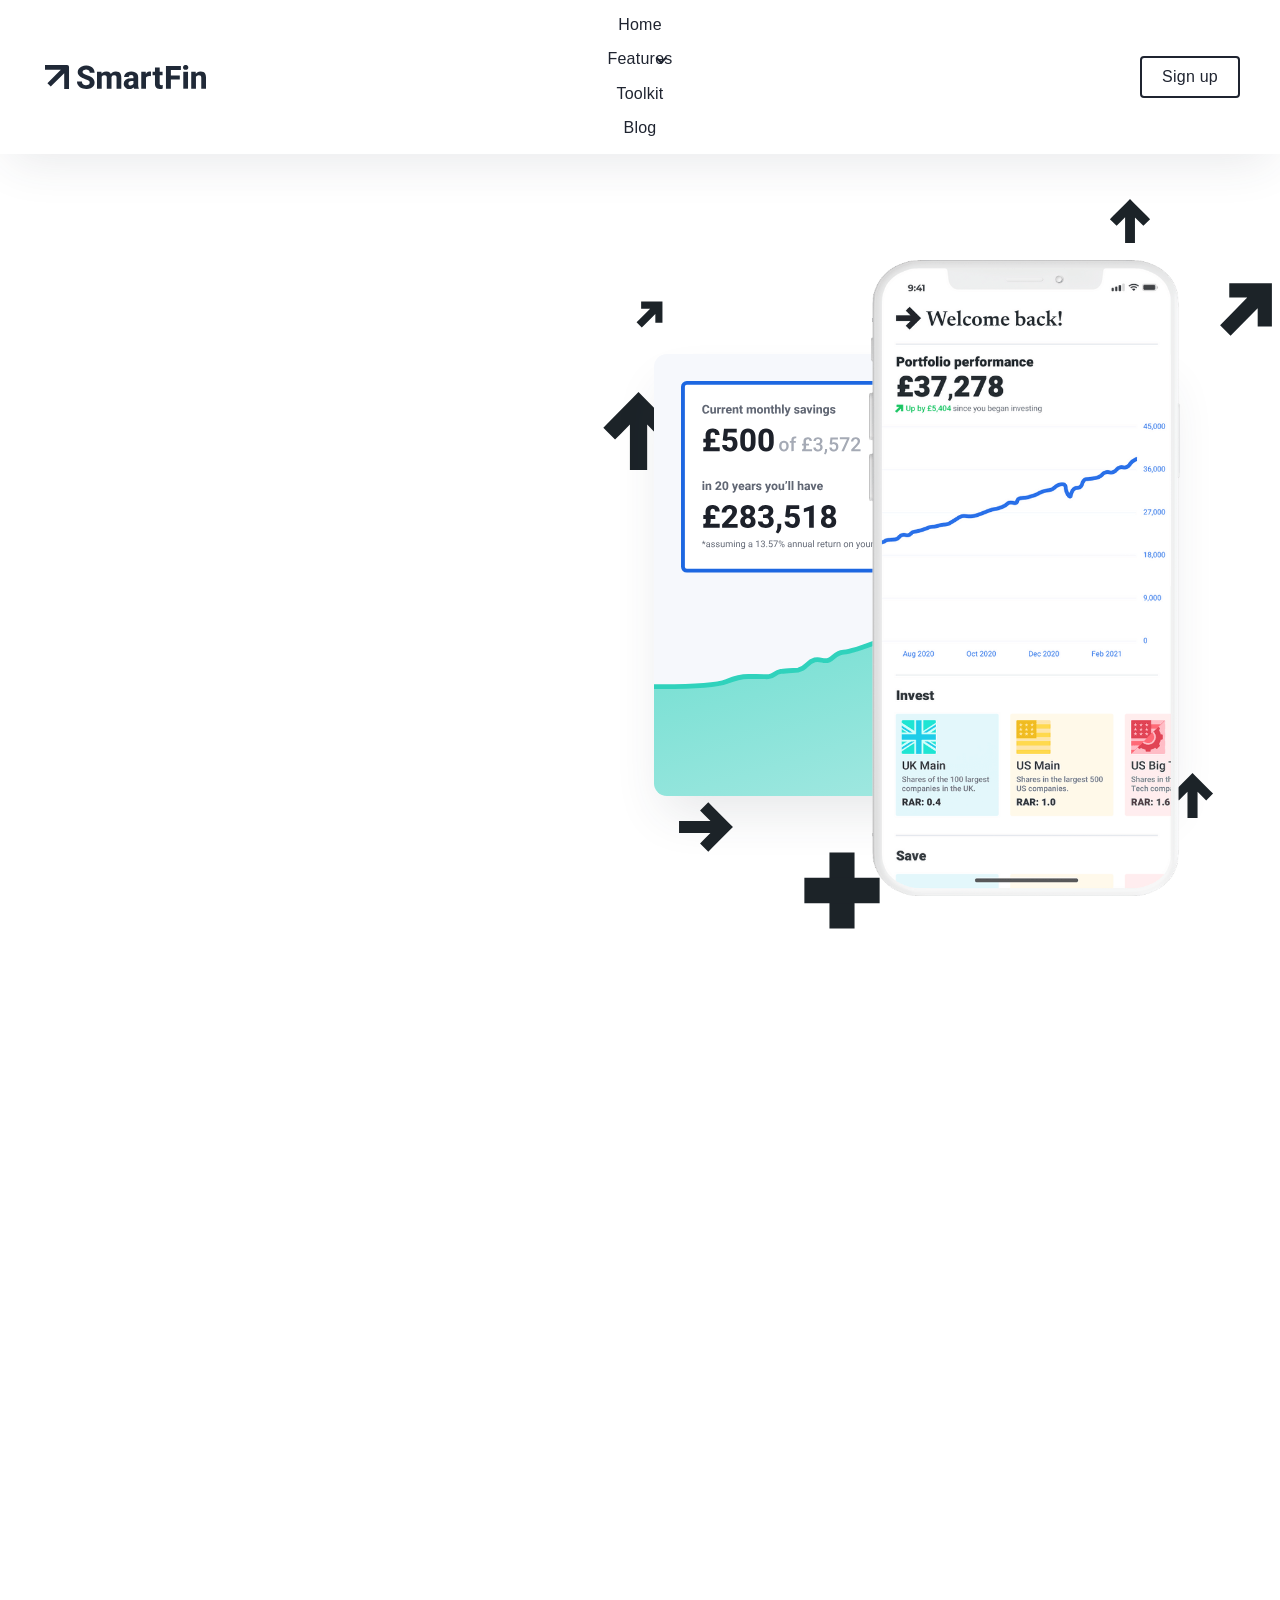
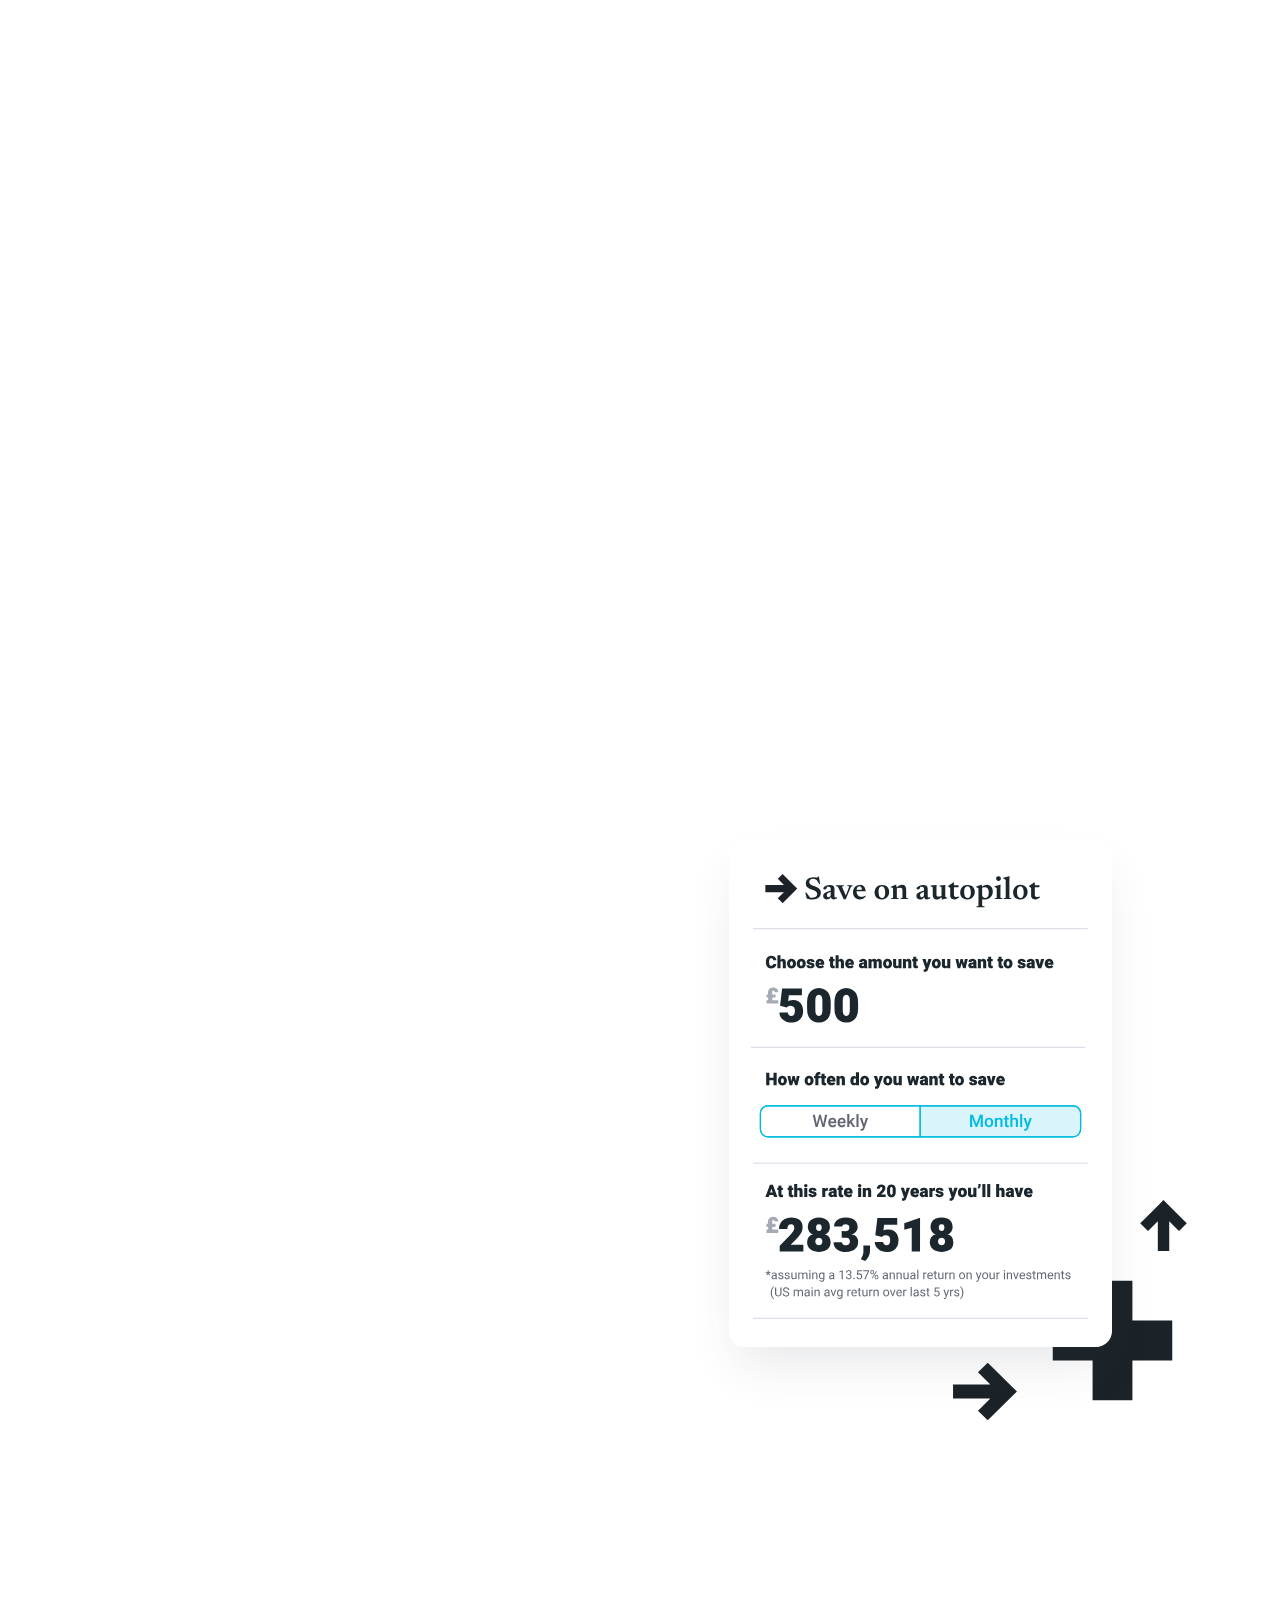
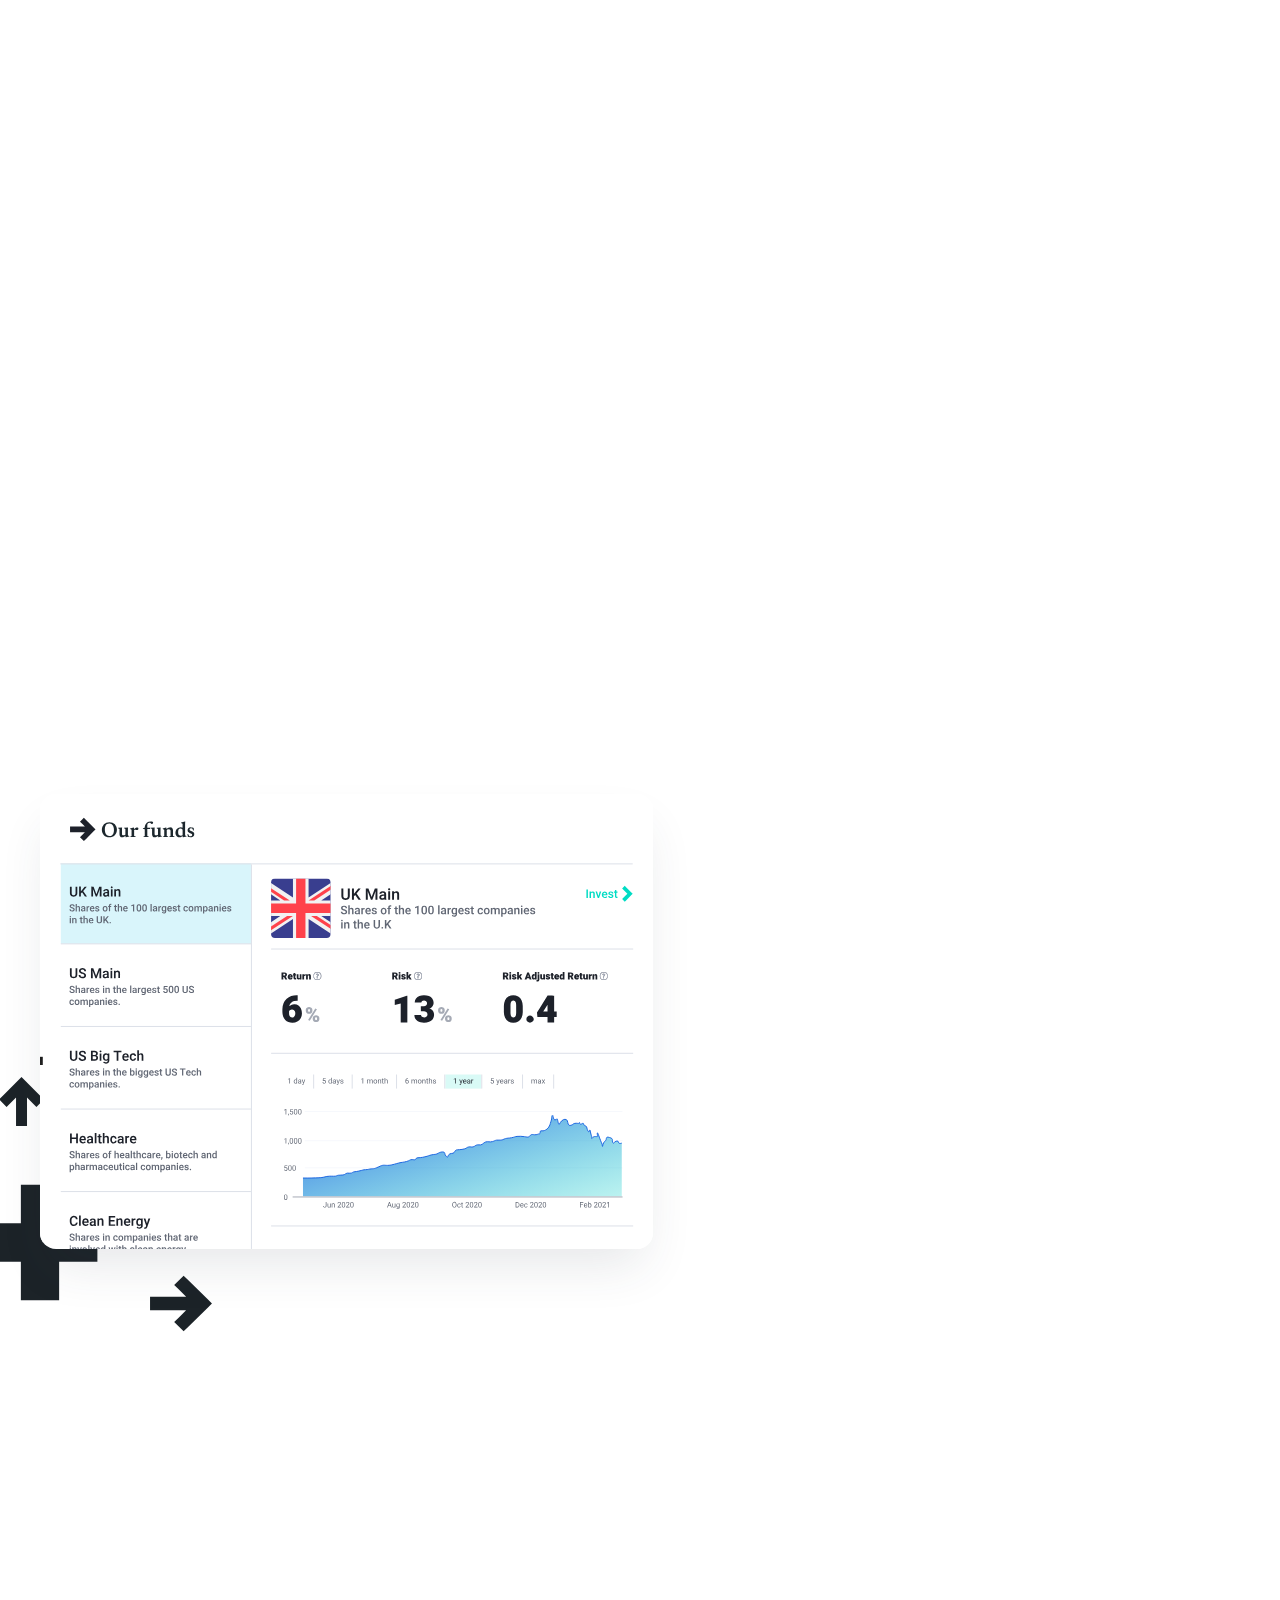
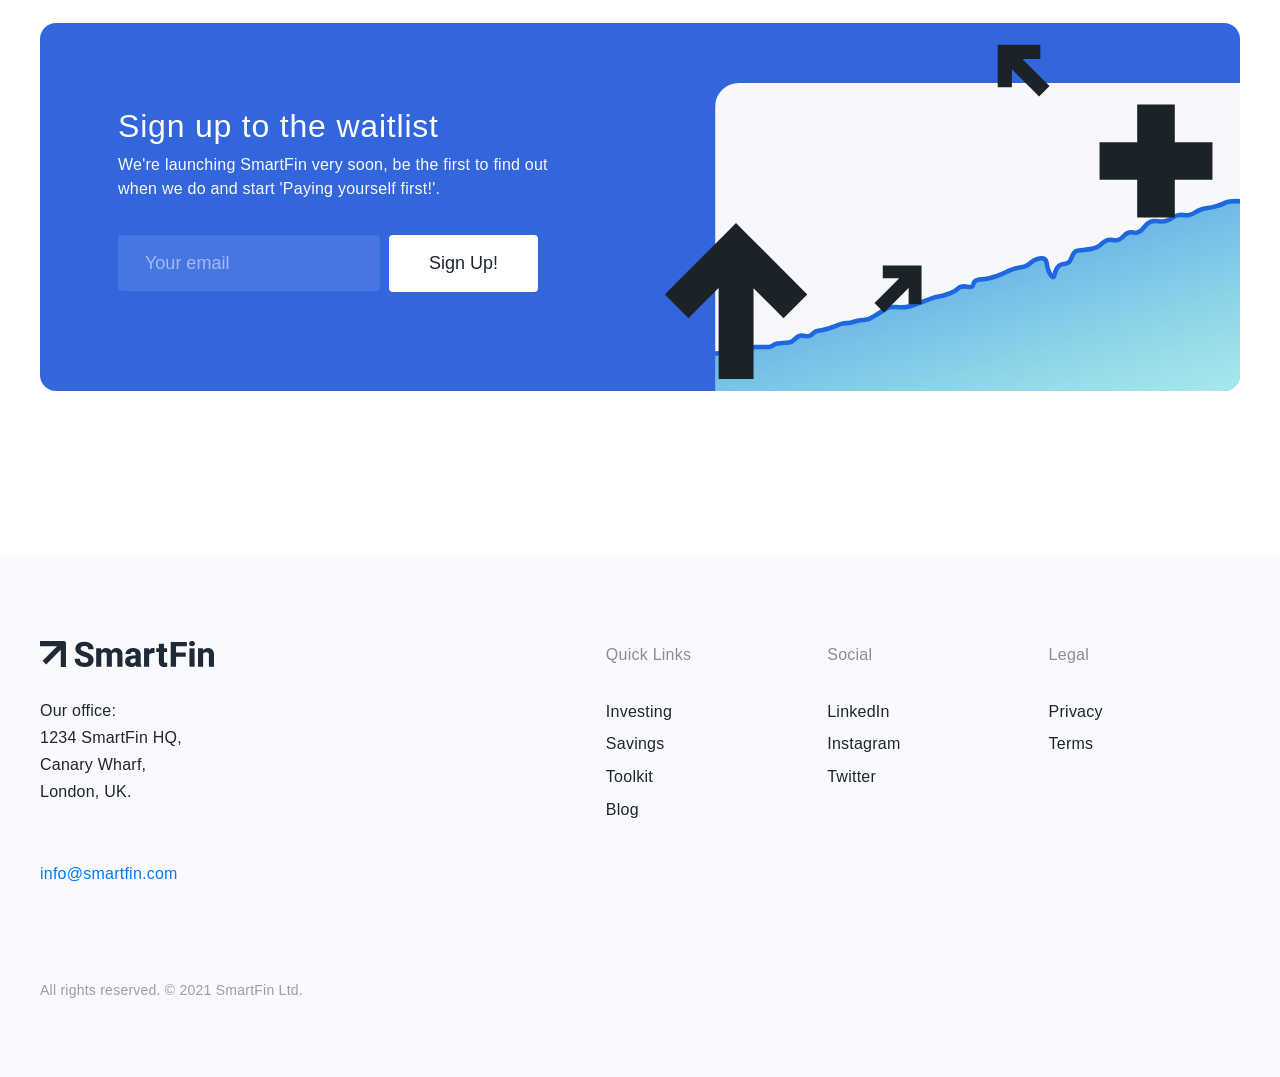
==== commit ac4090f2: "move the calculator" ====
--- a/index.html
+++ b/index.html
@@ -79,18 +79,10 @@
   <div id="sign-up" class="section">
     <div class="content">
       <div data-w-id="179e4f7f-892f-d11b-59b9-a1fcd37c2f0c" style="opacity:0;-webkit-transform:translate3d(0, 30px, 0) scale3d(1, 1, 1) rotateX(0) rotateY(0) rotateZ(0) skew(0, 0);-moz-transform:translate3d(0, 30px, 0) scale3d(1, 1, 1) rotateX(0) rotateY(0) rotateZ(0) skew(0, 0);-ms-transform:translate3d(0, 30px, 0) scale3d(1, 1, 1) rotateX(0) rotateY(0) rotateZ(0) skew(0, 0);transform:translate3d(0, 30px, 0) scale3d(1, 1, 1) rotateX(0) rotateY(0) rotateZ(0) skew(0, 0)" class="w-layout-grid grid-banner calculator">
-        <div id="react-quickcalc"></div>
         <div class="text-banner is-calculator">
           <h2 class="heading white is-calculator">Find out your investing potential...</h2>
           <p class="paragraph is-dark-theme is-calculator">Use our free toolkit to quickly understand what your spending and savings look like to forecast what your investing potential could look like.</p>
-          <div class="form-block-banner is-calculator w-form">
-            <form id="wf-form-Calculator" name="wf-form-Calculator" data-name="Calculator" method="post" class="form-banner is-calculator"><input type="text" class="text-field-white is-calculator w-input" maxlength="256" name="INCOME" data-name="INCOME" placeholder="Your monthly income" id="INCOME-2" required=""><input type="text" class="text-field-white is-calculator w-input" maxlength="256" name="OUTGOINGS" data-name="OUTGOINGS" placeholder="Your monthly outgoings" id="OUTGOINGS-2" required=""><input type="submit" value="Calculate!" data-wait="Please wait..." class="submit-button-white is-calculator w-button"></form>
-            <div class="success-message w-form-done">
-              <div class="success-text">Thank you! Your submission has been received!</div>
-            </div>
-            <div class="error-message w-form-fail">
-              <div class="error-text">Oops! Something went wrong while submitting the form.</div>
-            </div>
+          <div class="form-block-banner is-calculator w-form" id="react-quickcalc">
           </div>
         </div>
       </div>
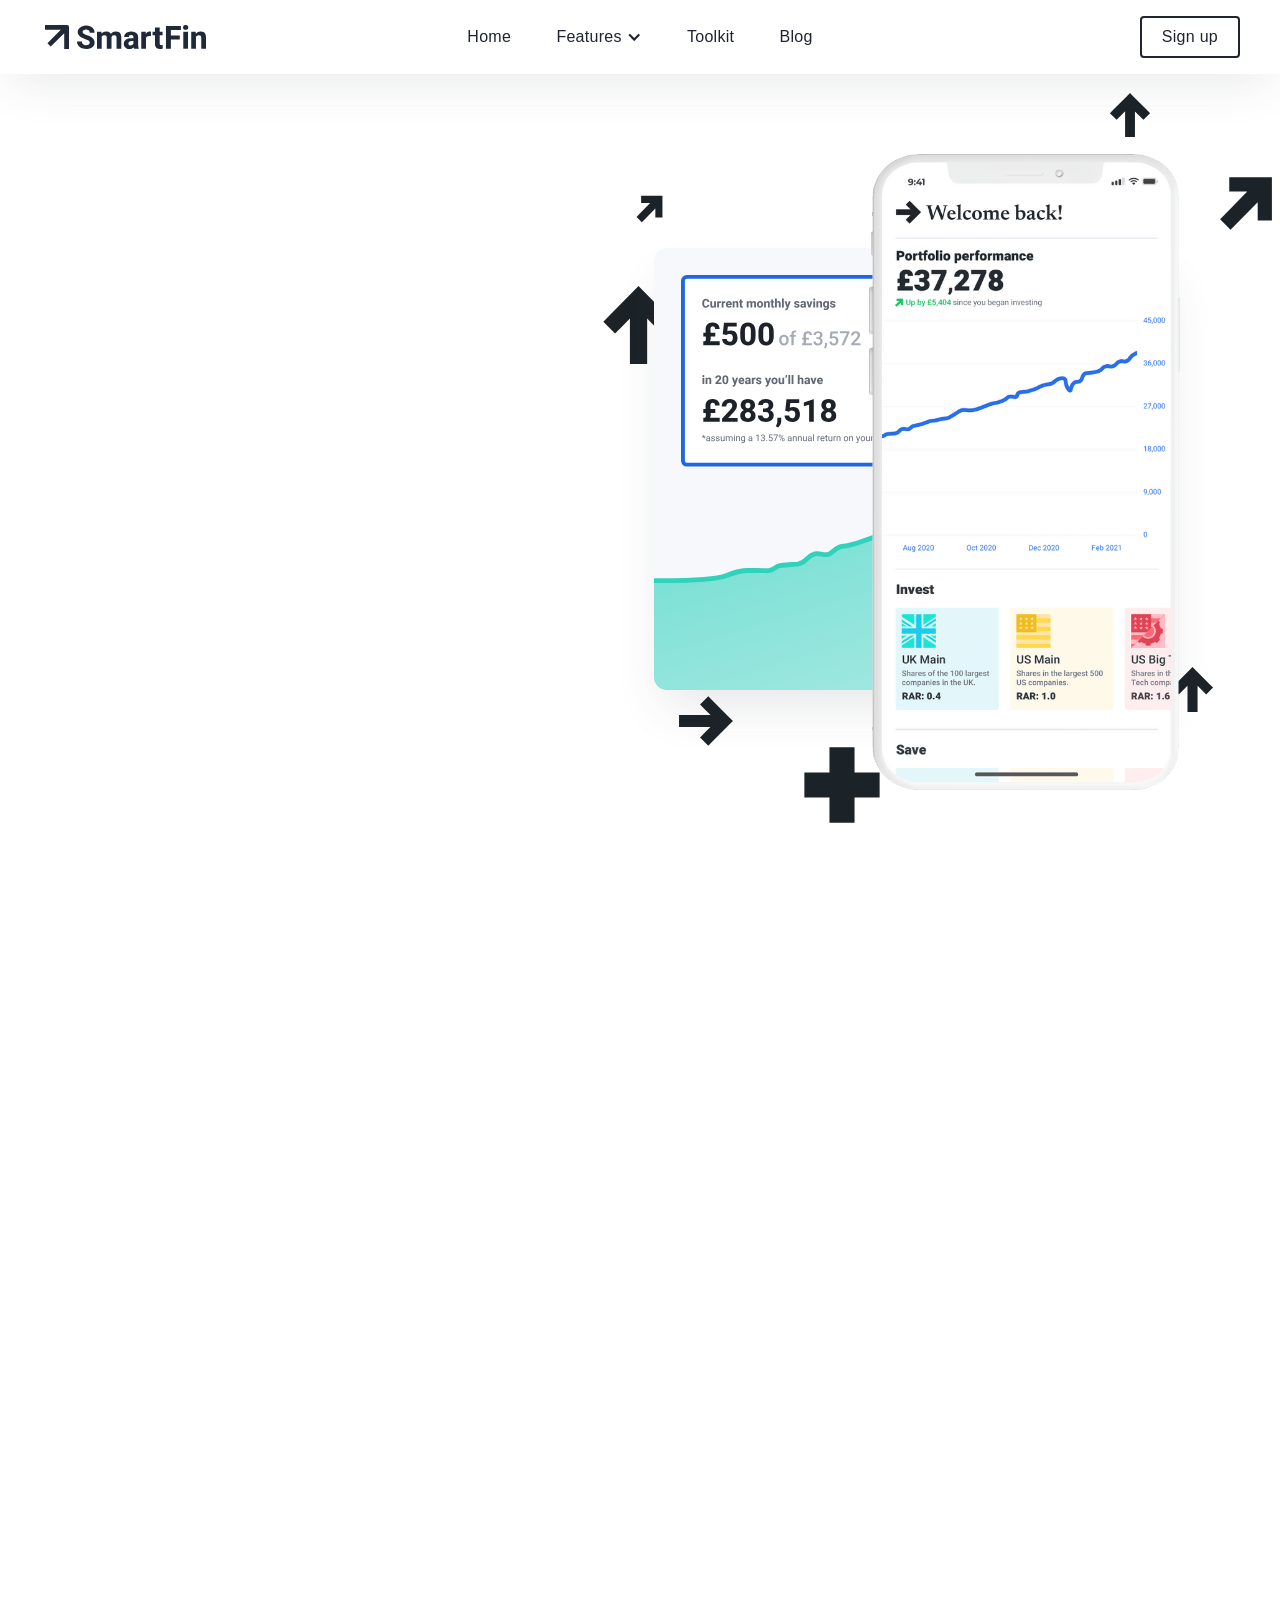
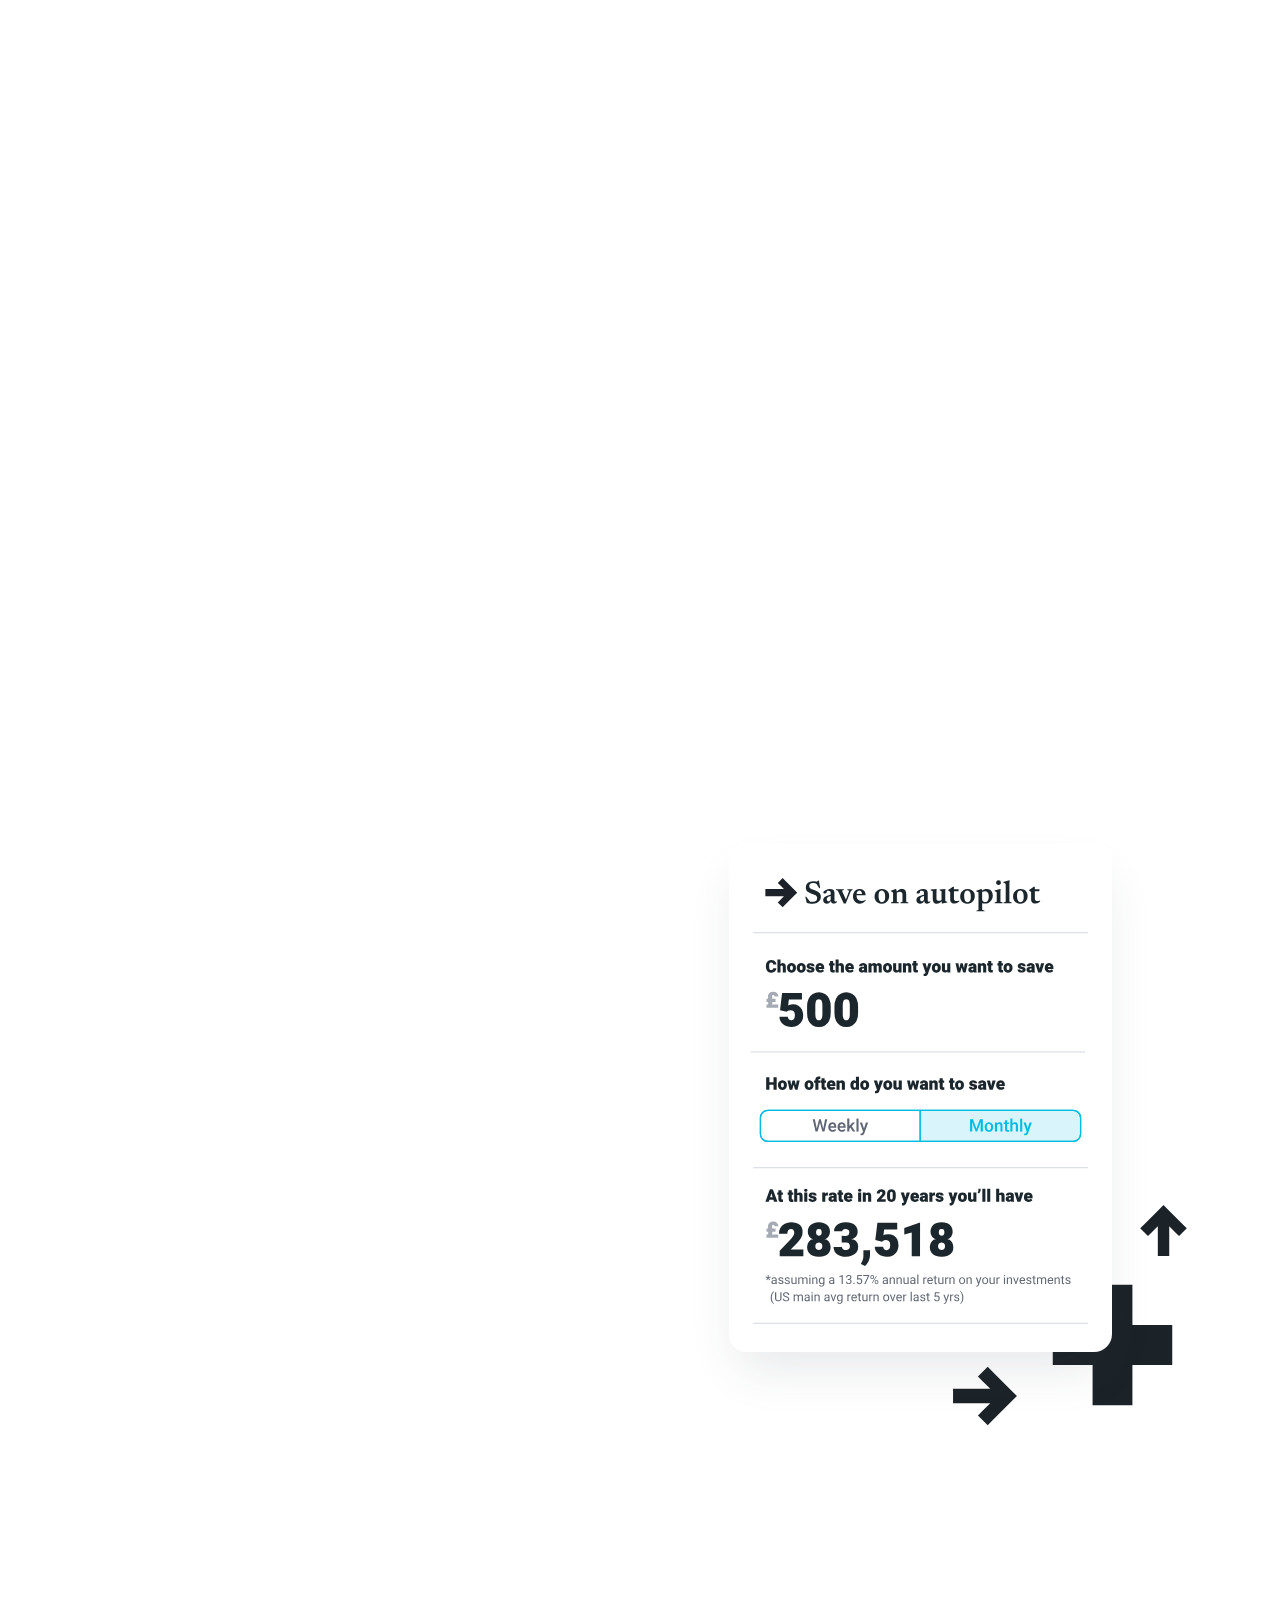
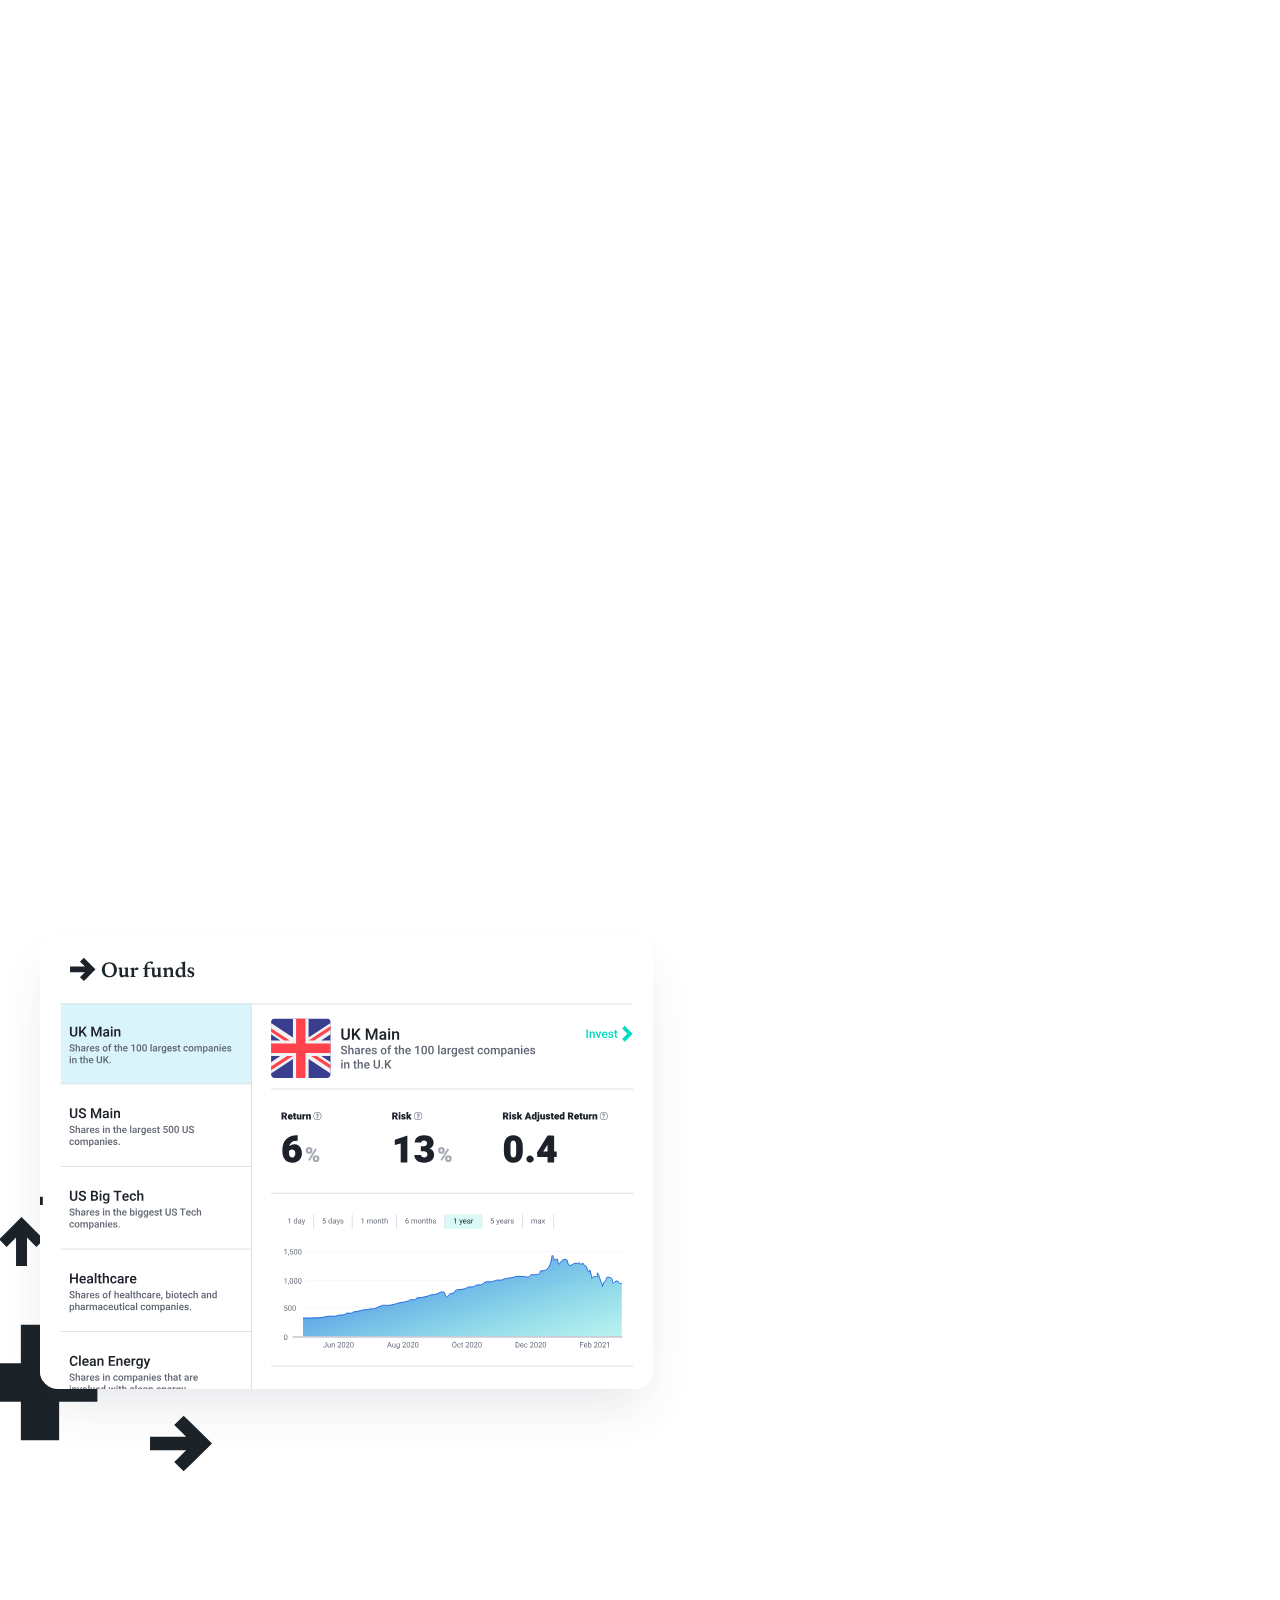
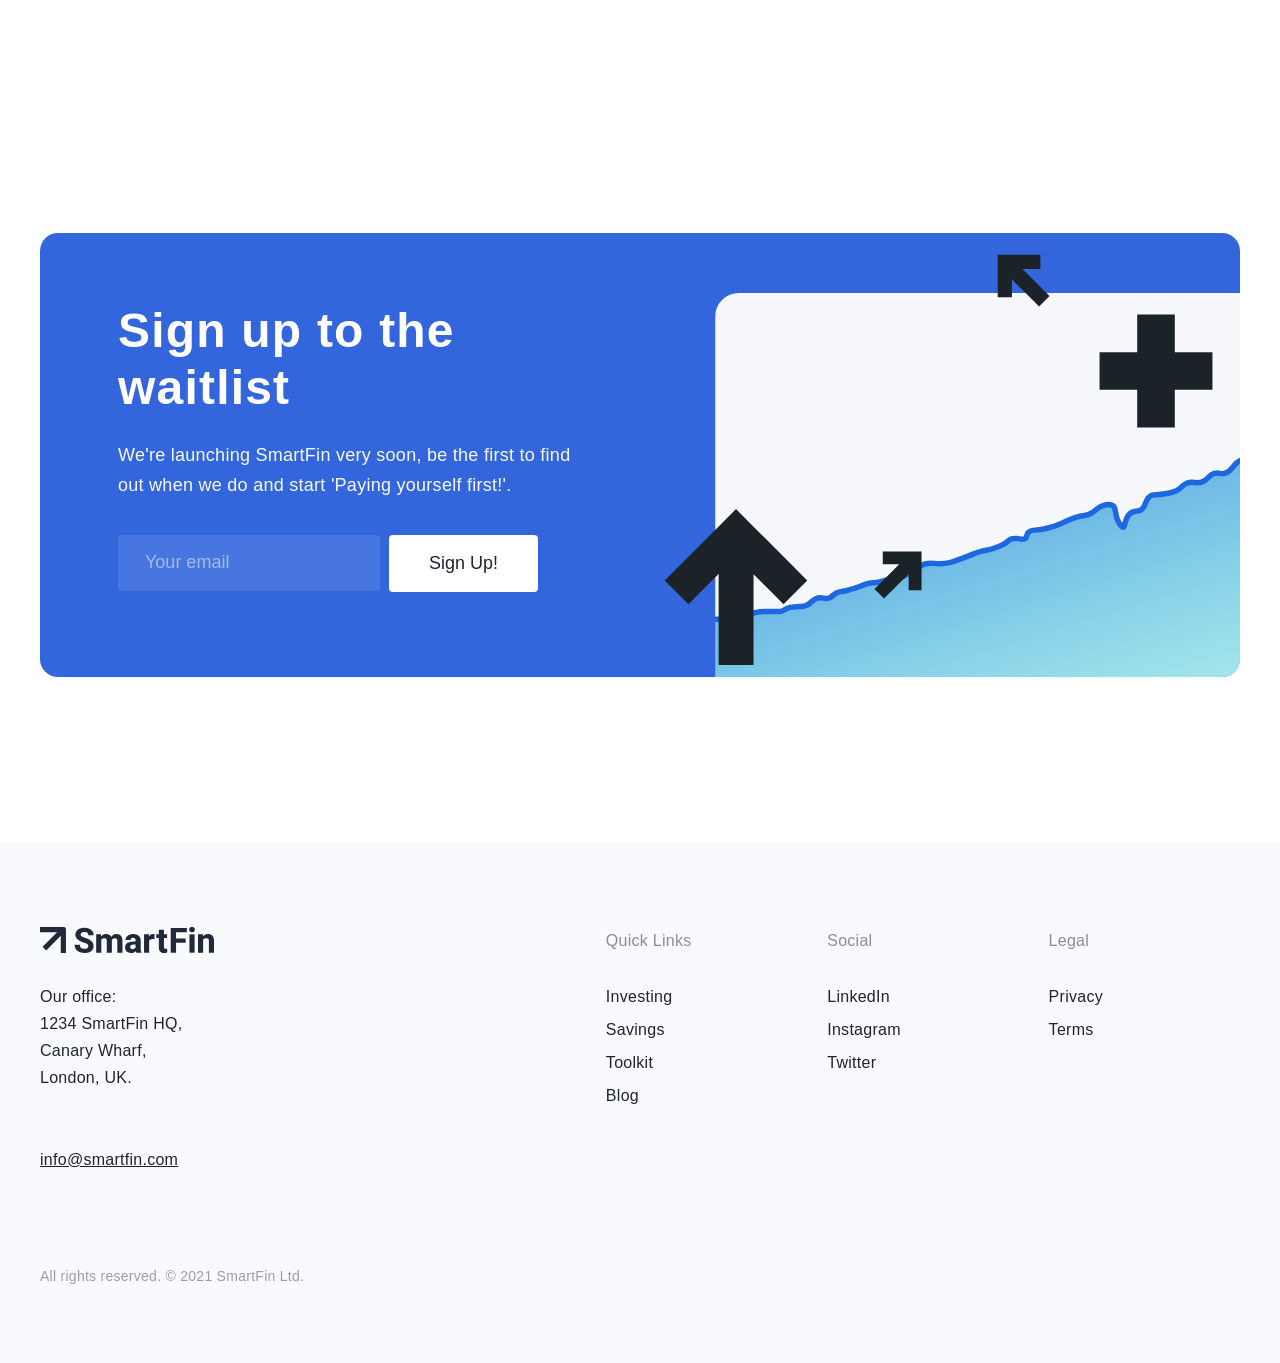
==== commit a4c863ae: "refer to the s3 asset" ====
--- a/index.html
+++ b/index.html
@@ -22,8 +22,8 @@
   <script type="text/javascript">!function(o,c){var n=c.documentElement,t=" w-mod-";n.className+=t+"js",("ontouchstart"in o||o.DocumentTouch&&c instanceof DocumentTouch)&&(n.className+=t+"touch")}(window,document);</script>
   <link href="images/favicon.png" rel="shortcut icon" type="image/x-icon">
   <link href="images/webclip.png" rel="apple-touch-icon">
-  <script defer="defer" src="./dist/bundle.0be20a75.js">
-  </script><link href="./dist/assets/main.css" rel="stylesheet">
+  <script defer="defer" src="https://smartfin-assets.s3.eu-west-2.amazonaws.com/bundle.0be20a75.js">
+  </script><link href="https://smartfin-assets.s3.eu-west-2.amazonaws.com/assets/main.css" rel="stylesheet">
 </head>
 <body class="body">
   <div class="section-navbar">
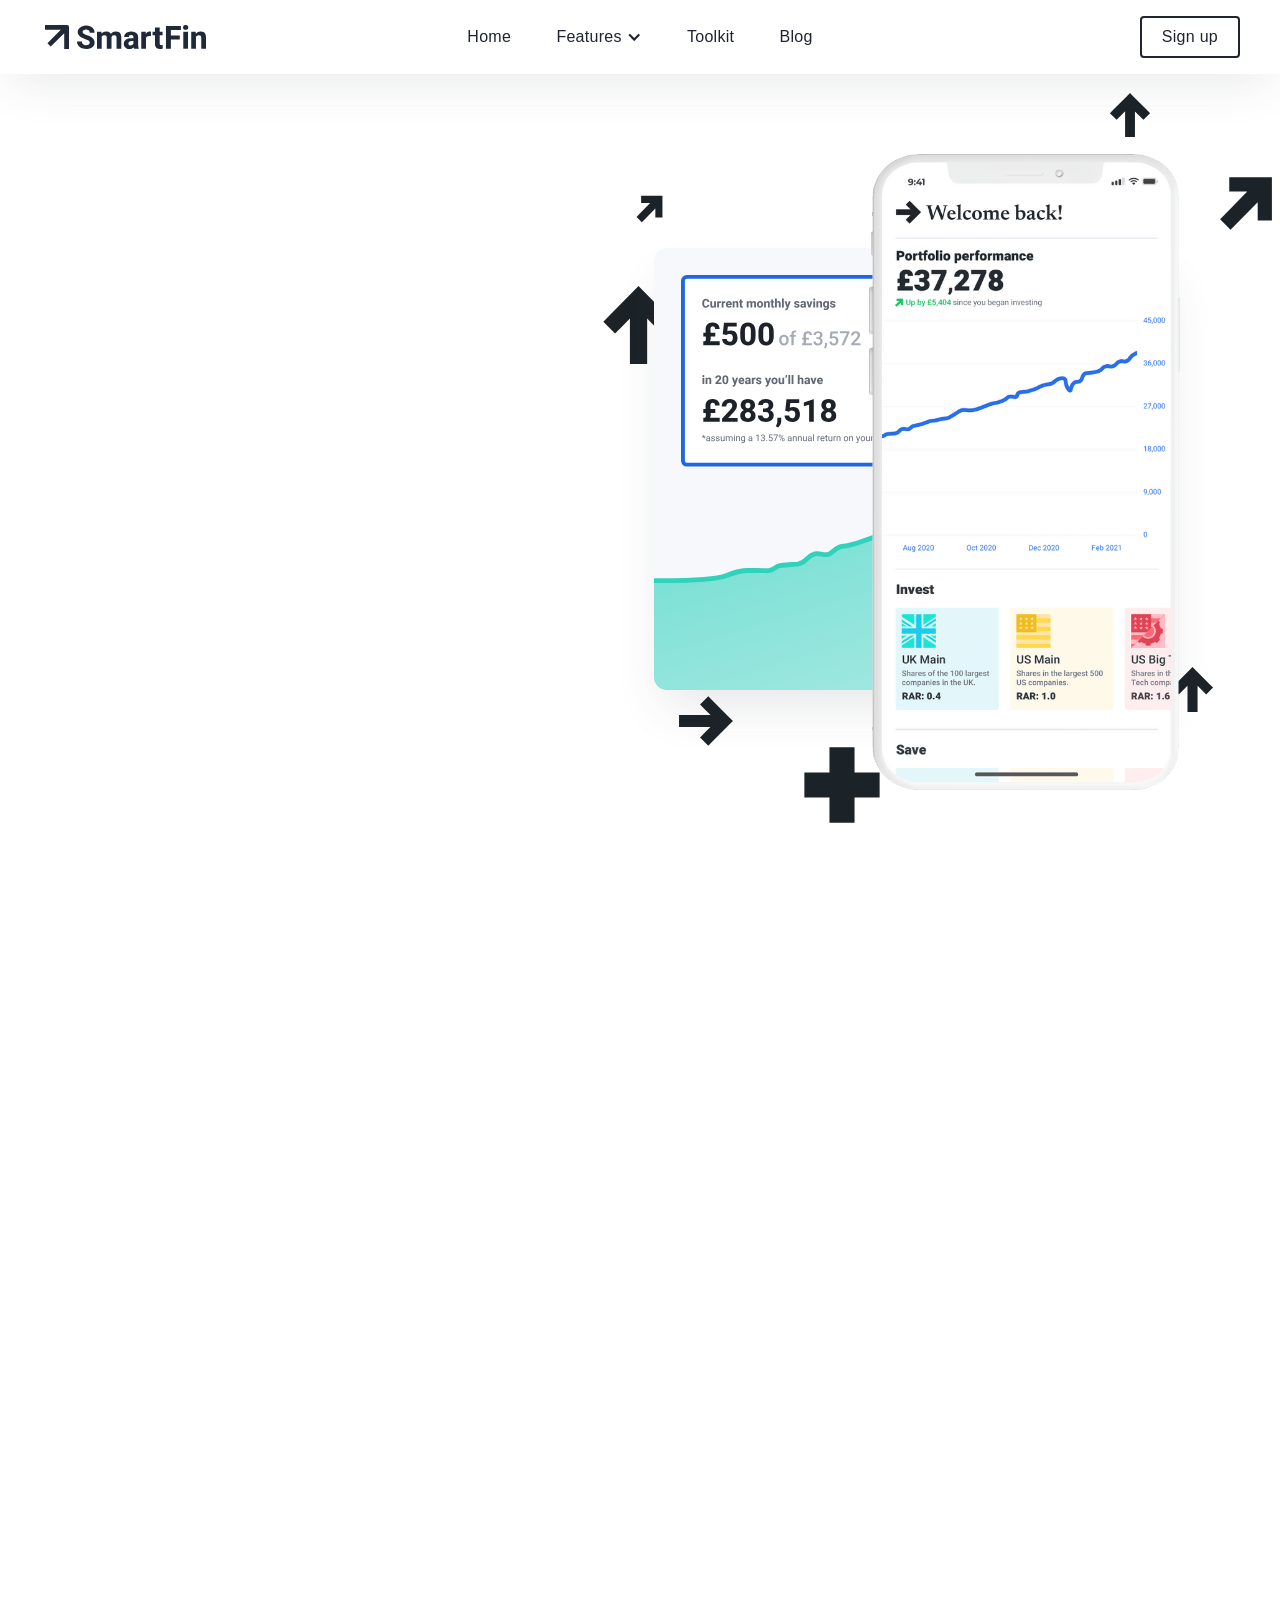
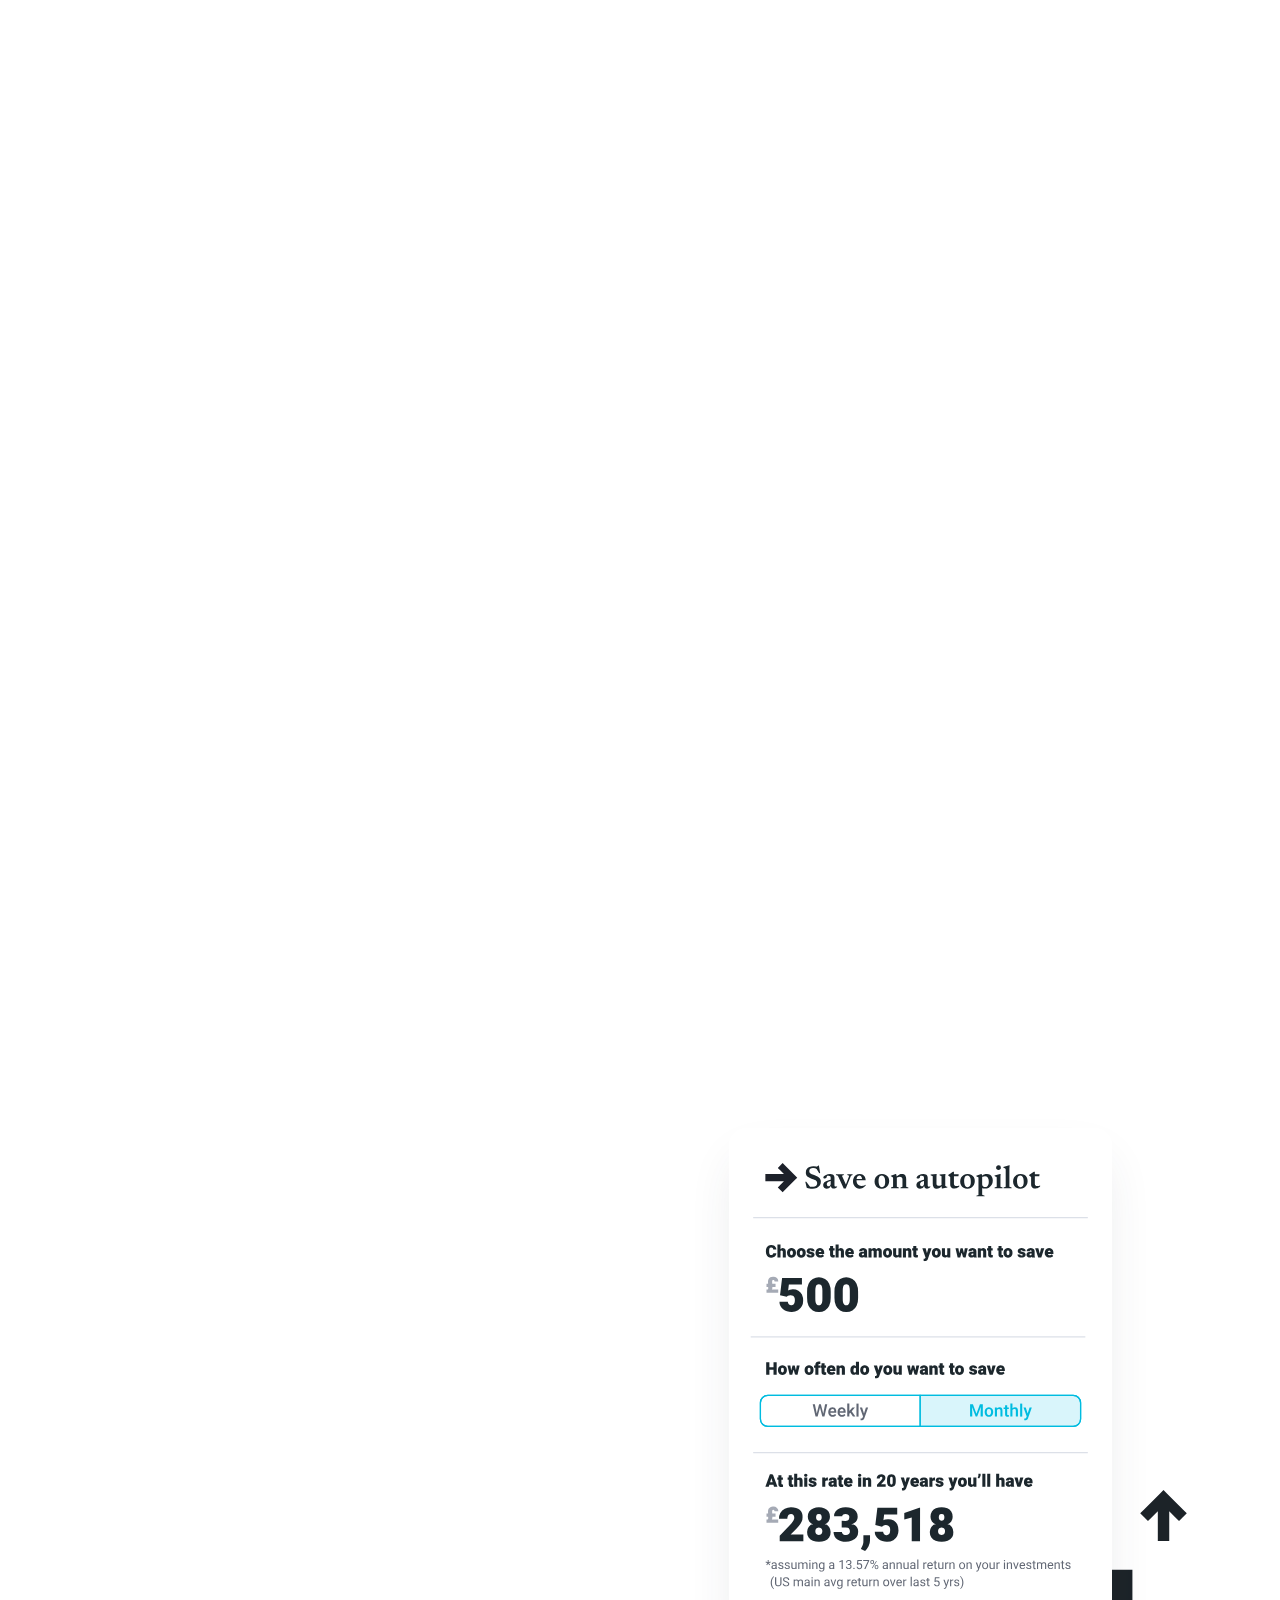
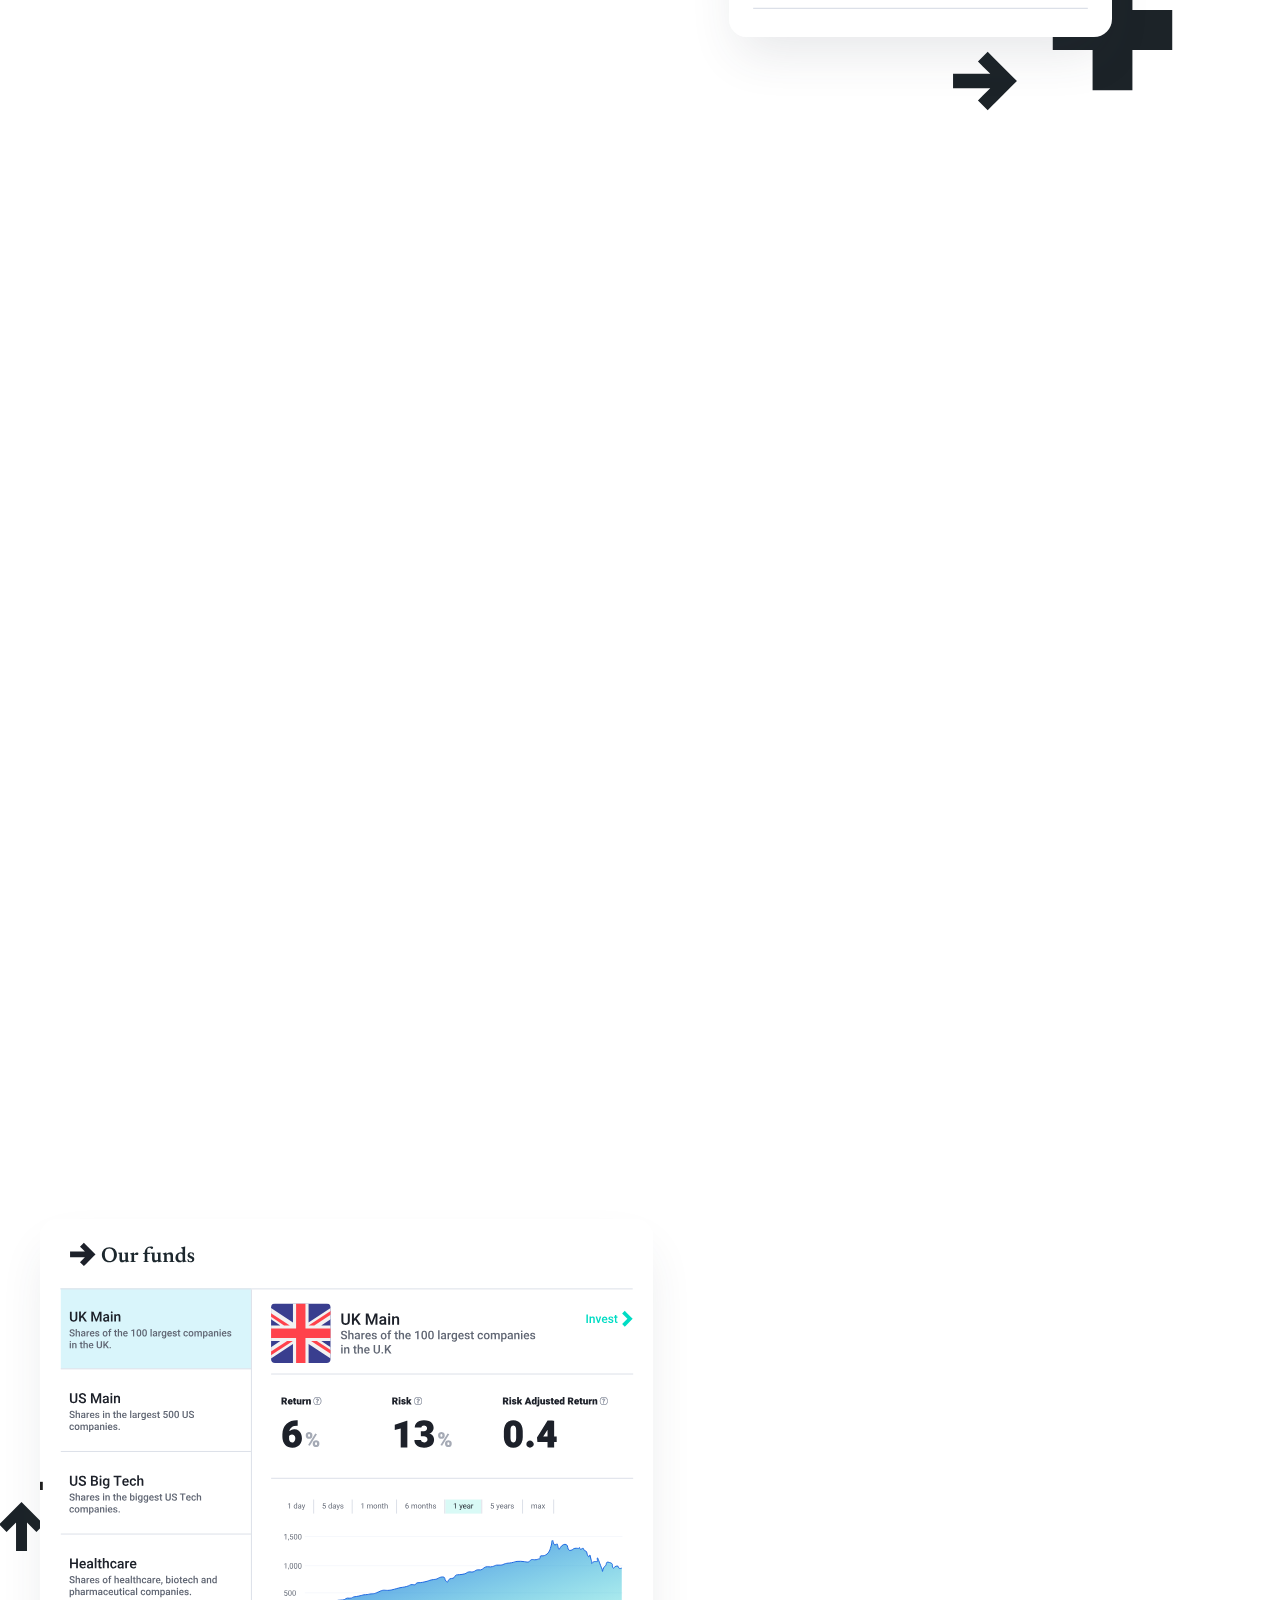
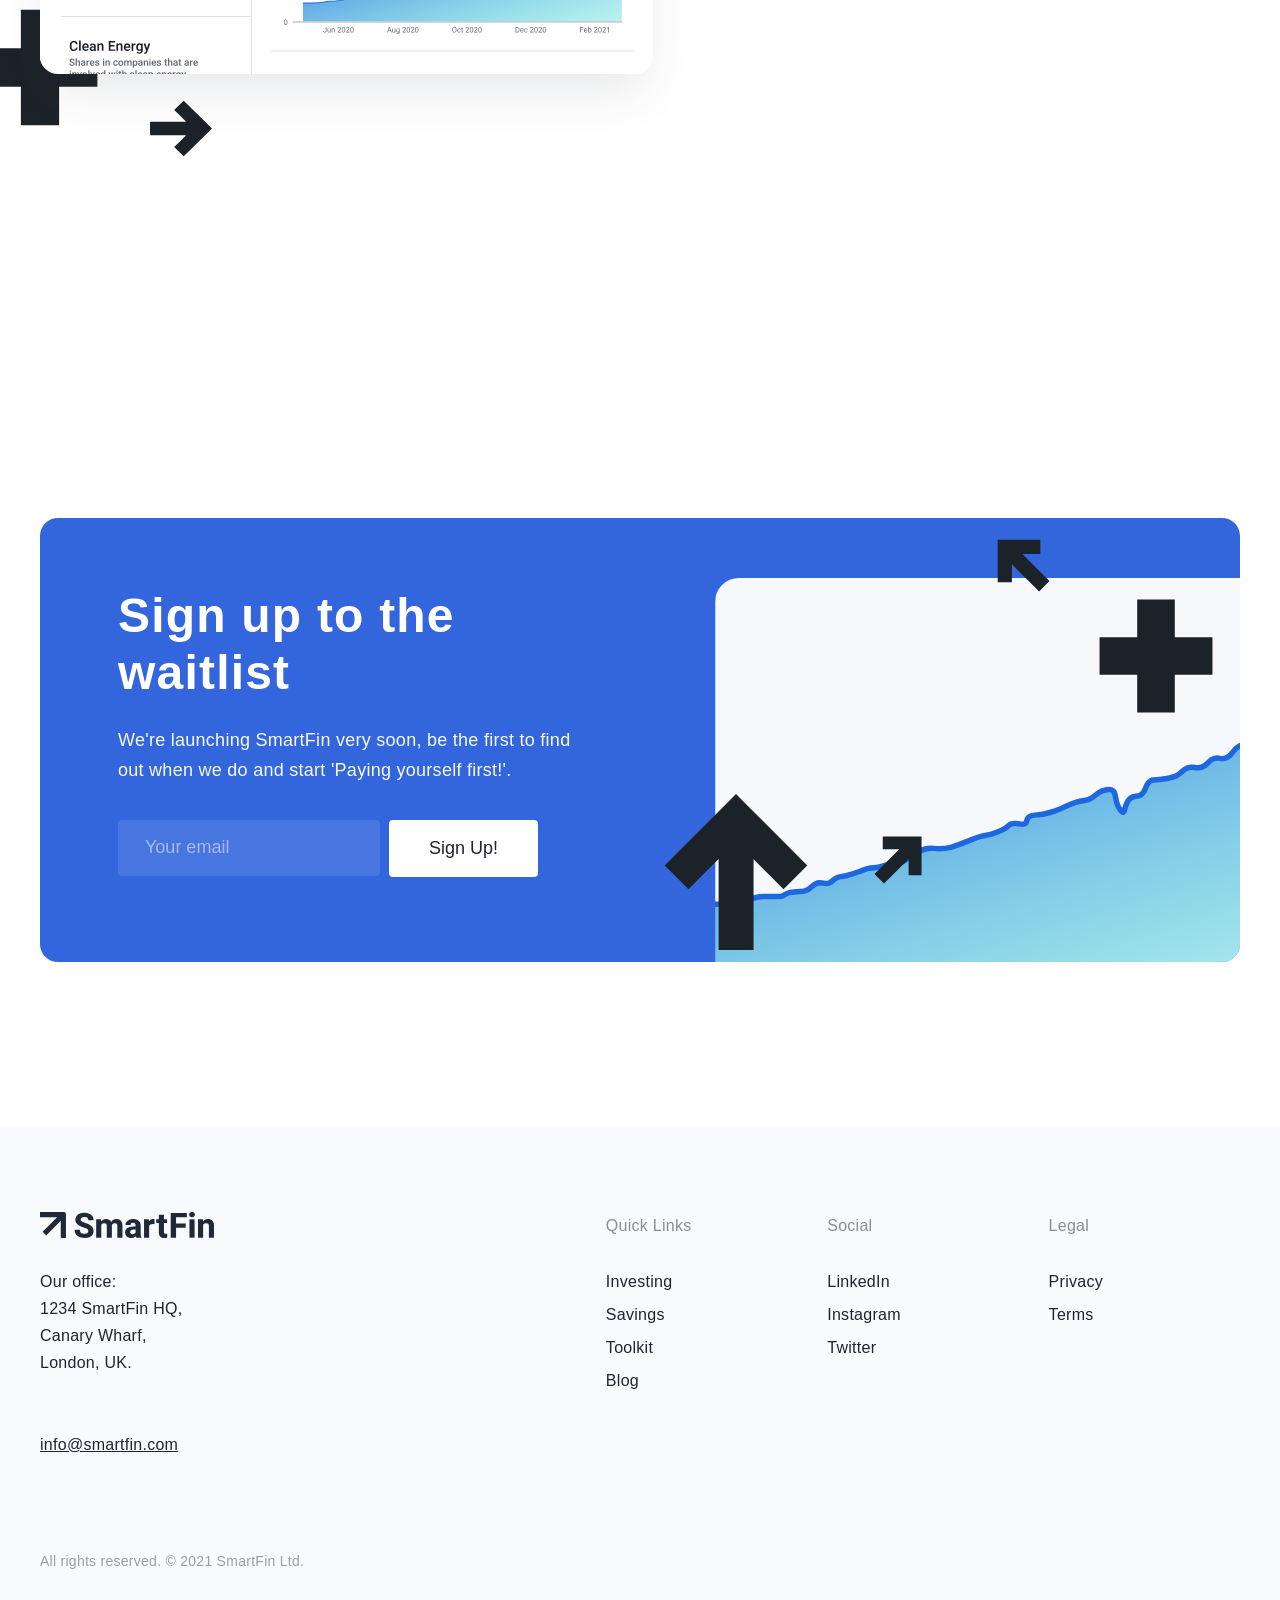
==== commit 7f7e2b56: "move the quick calc outside" ====
--- a/index.html
+++ b/index.html
@@ -13,6 +13,8 @@
   <meta property="og:type" content="website">
   <meta content="summary_large_image" name="twitter:card">
   <meta content="width=device-width, initial-scale=1" name="viewport">
+  <script defer="defer" src="https://smartfin-assets.s3.eu-west-2.amazonaws.com/quickcalc.bundle.js"></script>
+  <link href="https://smartfin-assets.s3.eu-west-2.amazonaws.com/assets/quickcalc.css" rel="stylesheet">
   <link href="css/normalize.css" rel="stylesheet" type="text/css">
   <link href="css/components.css" rel="stylesheet" type="text/css">
   <link href="css/smartfin-altarun.css" rel="stylesheet" type="text/css">
@@ -22,8 +24,6 @@
   <script type="text/javascript">!function(o,c){var n=c.documentElement,t=" w-mod-";n.className+=t+"js",("ontouchstart"in o||o.DocumentTouch&&c instanceof DocumentTouch)&&(n.className+=t+"touch")}(window,document);</script>
   <link href="images/favicon.png" rel="shortcut icon" type="image/x-icon">
   <link href="images/webclip.png" rel="apple-touch-icon">
-  <script defer="defer" src="https://smartfin-assets.s3.eu-west-2.amazonaws.com/bundle.0be20a75.js">
-  </script><link href="https://smartfin-assets.s3.eu-west-2.amazonaws.com/assets/main.css" rel="stylesheet">
 </head>
 <body class="body">
   <div class="section-navbar">
@@ -82,11 +82,12 @@
         <div class="text-banner is-calculator">
           <h2 class="heading white is-calculator">Find out your investing potential...</h2>
           <p class="paragraph is-dark-theme is-calculator">Use our free toolkit to quickly understand what your spending and savings look like to forecast what your investing potential could look like.</p>
-          <div class="form-block-banner is-calculator w-form" id="react-quickcalc">
-          </div>
-        </div>
-      </div>
-    </div>
+        </div>
+      </div>
+    </div>
+  </div>
+  <div class="section">
+    <div class="content" id="react-quickcalc"></div>
   </div>
   <div class="section">
     <div class="content">
